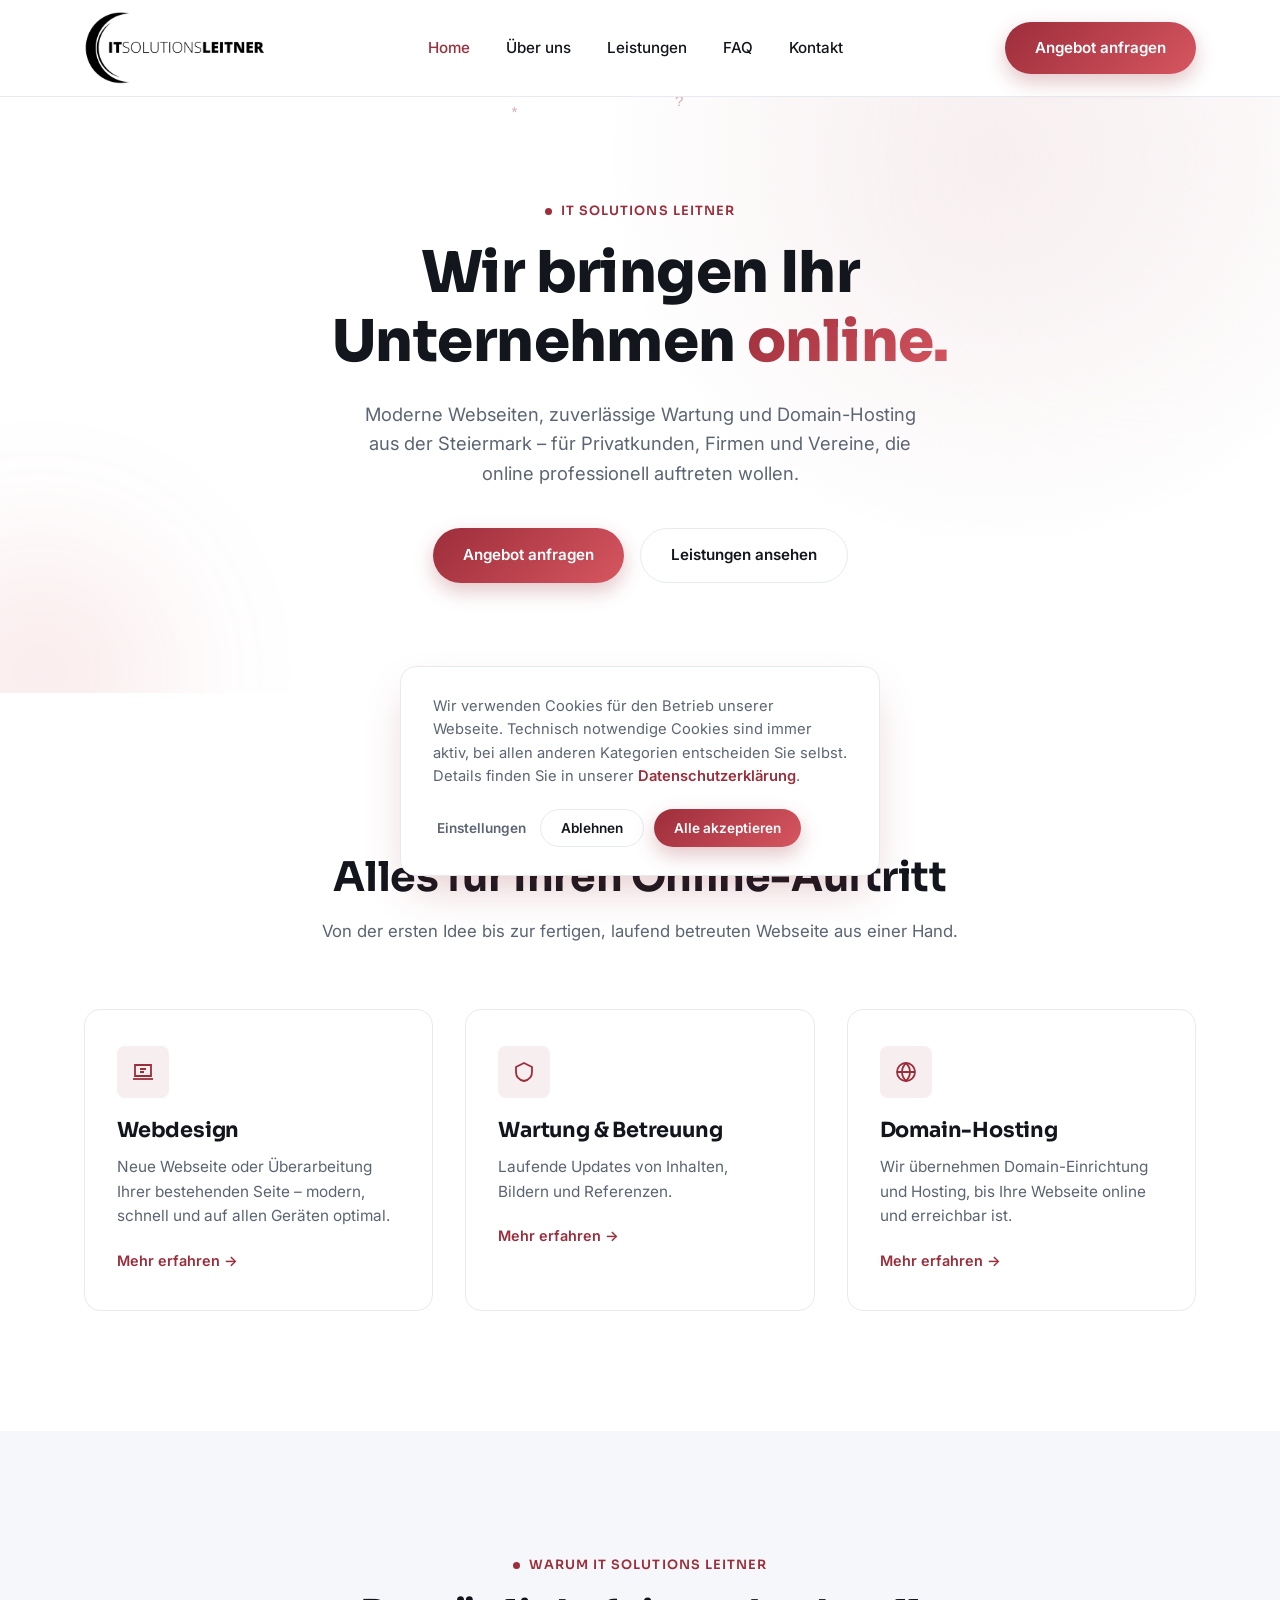
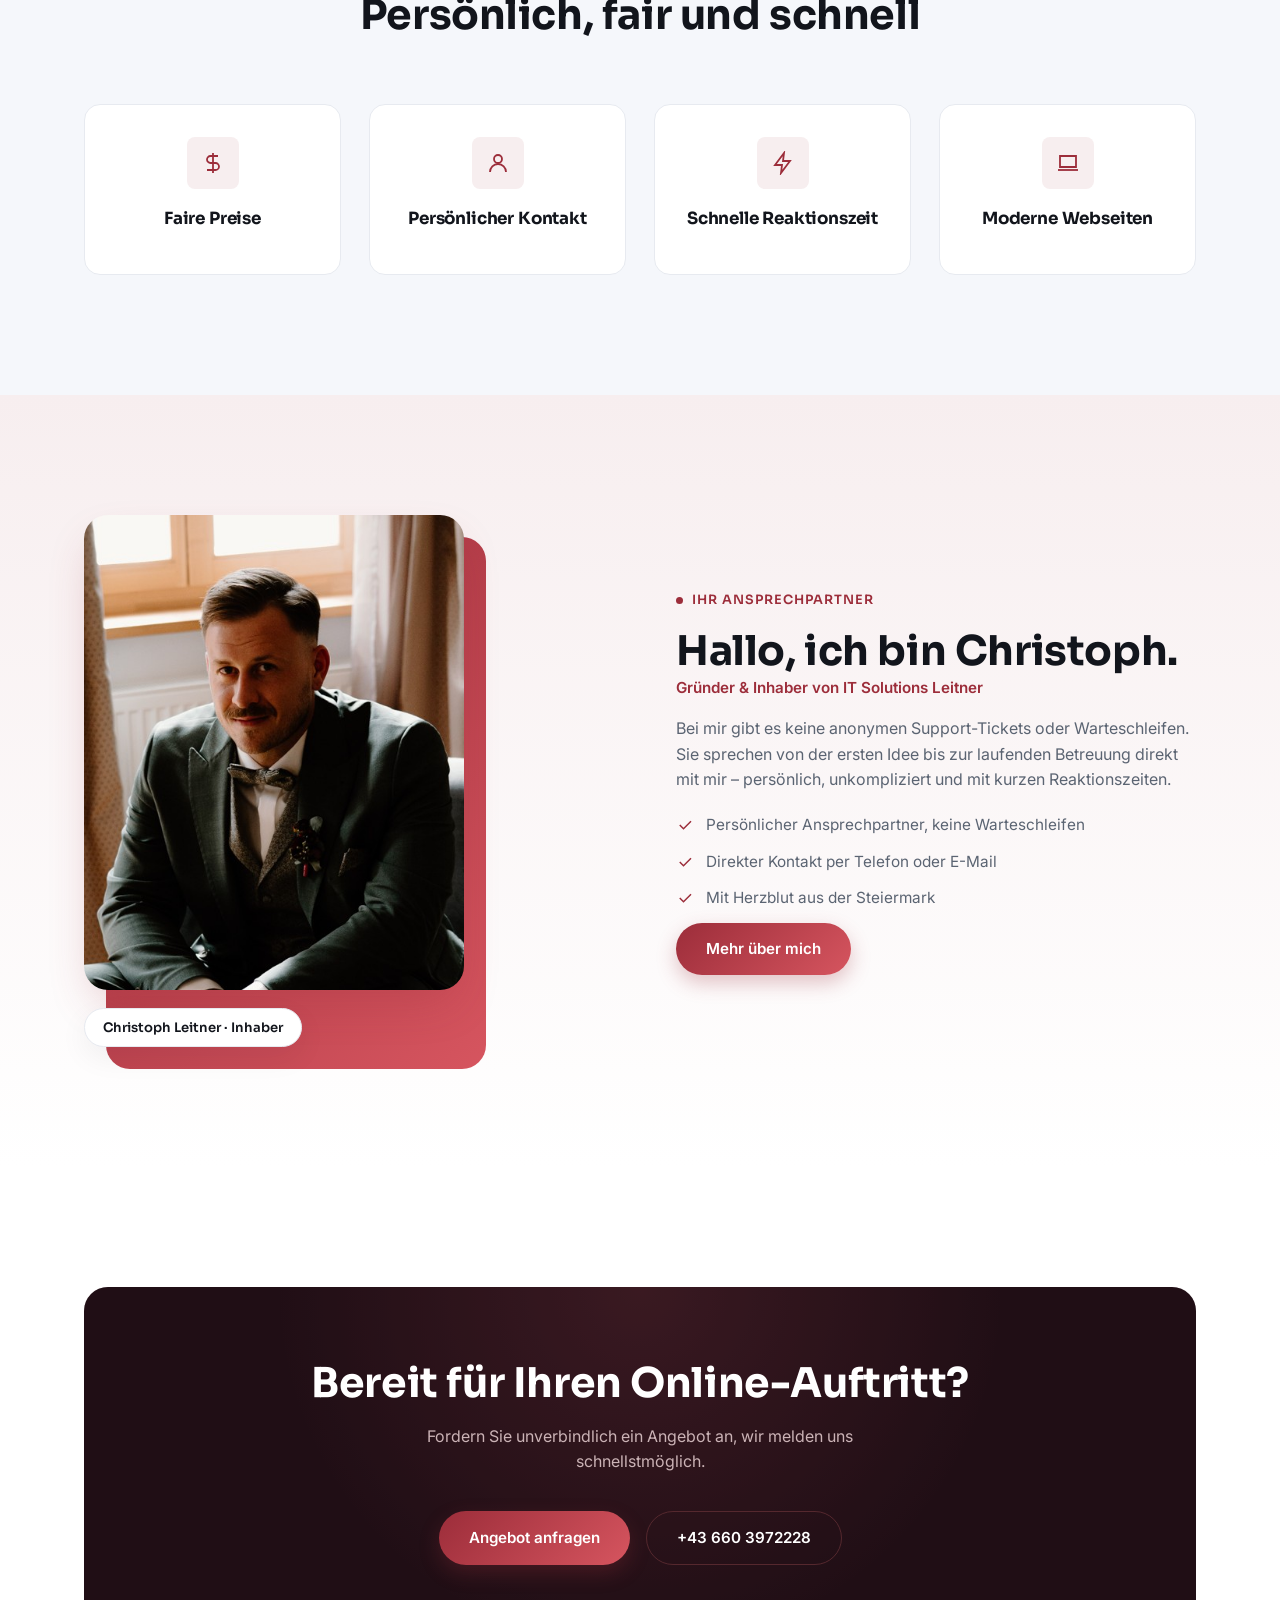
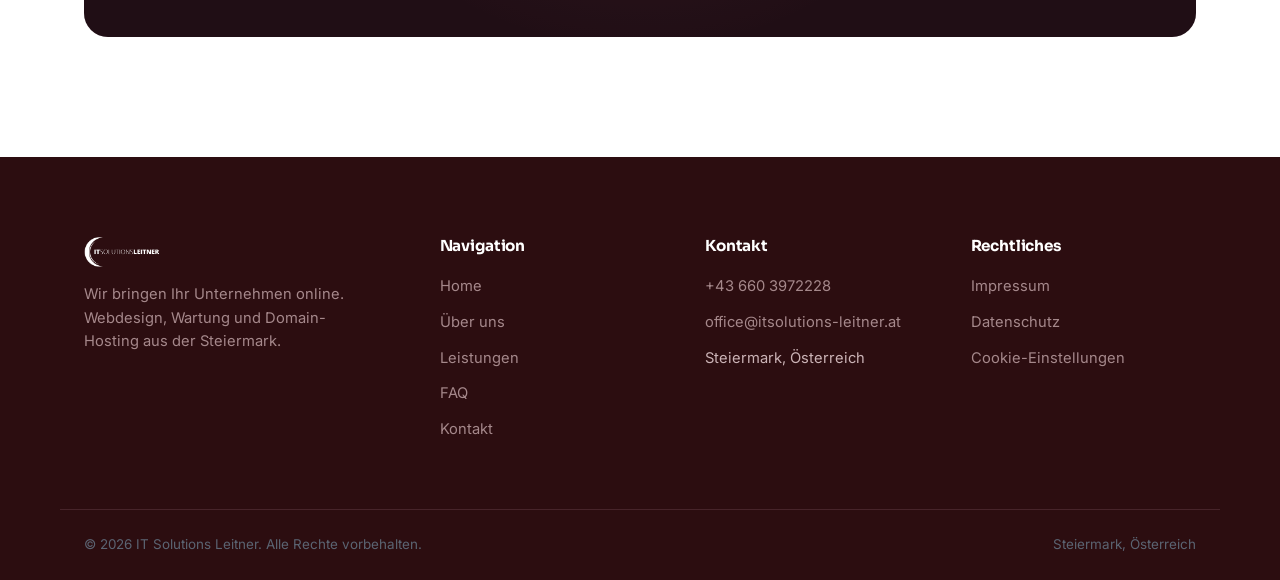
==== index.html @ c765a12a "v6.0 Designänderungen" ====
<!DOCTYPE html>
<html lang="de">
<head>
  <meta charset="UTF-8">
  <meta name="viewport" content="width=device-width, initial-scale=1.0">
  <title>IT Solutions Leitner – Wir bringen Ihr Unternehmen online</title>
  <meta name="description" content="Webdesign, Wartung und Domain-Hosting für Firmen und Vereine in der Steiermark. Faire Preise, persönlicher Kontakt, schnelle Reaktionszeit.">
  <link rel="preconnect" href="https://fonts.googleapis.com">
  <link rel="preconnect" href="https://fonts.gstatic.com" crossorigin>
  <link href="https://fonts.googleapis.com/css2?family=Inter:wght@400;500;600;700&family=Sora:wght@600;700;800&display=swap" rel="stylesheet">
  <link rel="stylesheet" href="css/style.css">
</head>
<body>

  <!-- Navigation -->
  <header class="site-header">
    <div class="container header-inner">
      <a href="index.html" class="logo">
        <img src="images/itsolutionsleitner-high-resolution-logo-transparent.png" alt="IT Solutions Leitner">
      </a>
      <nav class="nav">
        <ul class="nav-links">
          <li><a href="index.html">Home</a></li>
          <li><a href="ueber-uns.html">Über uns</a></li>
          <li><a href="leistungen.html">Leistungen</a></li>
          <li><a href="faq.html">FAQ</a></li>
          <li><a href="kontakt.html">Kontakt</a></li>
        </ul>
      </nav>
      <a href="kontakt.html" class="btn btn-primary nav-cta">Angebot anfragen</a>
      <button class="nav-toggle" aria-label="Menü öffnen" aria-expanded="false">
        <span></span><span></span><span></span>
      </button>
    </div>
  </header>

  <!-- Hero -->
  <section class="hero">
    <canvas class="code-rain" data-theme="light"></canvas>
    <div class="container hero-inner">
      <span class="eyebrow reveal">IT Solutions Leitner</span>
      <h1 class="reveal">Wir bringen Ihr Unternehmen <span class="text-gradient">online.</span></h1>
      <p class="hero-lead reveal reveal-delay-1">Moderne Webseiten, zuverlässige Wartung und Domain-Hosting aus der Steiermark – für Privatkunden, Firmen und Vereine, die online professionell auftreten wollen.</p>
      <div class="hero-actions reveal reveal-delay-2">
        <a href="kontakt.html" class="btn btn-primary">Angebot anfragen</a>
        <a href="leistungen.html" class="btn btn-secondary">Leistungen ansehen</a>
      </div>
    </div>
  </section>

  <!-- Leistungen Übersicht -->
  <section>
    <div class="container">
      <div class="section-header reveal">
        <span class="eyebrow">Leistungen</span>
        <h2>Alles für Ihren Online-Auftritt</h2>
        <p>Von der ersten Idee bis zur fertigen, laufend betreuten Webseite aus einer Hand.</p>
      </div>
      <div class="services-overview">
        <div class="card reveal">
          <div class="card-icon">
            <svg viewBox="0 0 24 24" fill="none" stroke="currentColor" stroke-width="1.8"><path d="M4 5h16v11H4z"/><path d="M2 19h20"/><path d="M9 9h6M9 12h4"/></svg>
          </div>
          <h3>Webdesign</h3>
          <p>Neue Webseite oder Überarbeitung Ihrer bestehenden Seite – modern, schnell und auf allen Geräten optimal.</p>
          <a href="leistungen.html" class="card-link">Mehr erfahren →</a>
        </div>
        <div class="card reveal reveal-delay-1">
          <div class="card-icon">
            <svg viewBox="0 0 24 24" fill="none" stroke="currentColor" stroke-width="1.8"><path d="M12 3l8 4v5c0 5-3.5 8-8 9-4.5-1-8-4-8-9V7z"/></svg>
          </div>
          <h3>Wartung &amp; Betreuung</h3>
          <p>Laufende Updates von Inhalten, Bildern und Referenzen.</p>
          <a href="leistungen.html" class="card-link">Mehr erfahren →</a>
        </div>
        <div class="card reveal reveal-delay-2">
          <div class="card-icon">
            <svg viewBox="0 0 24 24" fill="none" stroke="currentColor" stroke-width="1.8"><circle cx="12" cy="12" r="9"/><path d="M3 12h18M12 3c2.5 2.5 4 5.7 4 9s-1.5 6.5-4 9c-2.5-2.5-4-5.7-4-9s1.5-6.5 4-9z"/></svg>
          </div>
          <h3>Domain-Hosting</h3>
          <p>Wir übernehmen Domain-Einrichtung und Hosting, bis Ihre Webseite online und erreichbar ist.</p>
          <a href="leistungen.html" class="card-link">Mehr erfahren →</a>
        </div>
      </div>
    </div>
  </section>

  <!-- Werte -->
  <section class="section-alt">
    <div class="container">
      <div class="section-header reveal">
        <span class="eyebrow">Warum IT Solutions Leitner</span>
        <h2>Persönlich, fair und schnell</h2>
      </div>
      <div class="values-grid">
        <div class="card value-card reveal">
          <div class="card-icon"><svg viewBox="0 0 24 24" fill="none" stroke="currentColor" stroke-width="1.8"><path d="M12 2v20M17 5H9.5a3.5 3.5 0 000 7h5a3.5 3.5 0 010 7H6"/></svg></div>
          <h3>Faire Preise</h3>
        </div>
        <div class="card value-card reveal reveal-delay-1">
          <div class="card-icon"><svg viewBox="0 0 24 24" fill="none" stroke="currentColor" stroke-width="1.8"><path d="M20 21a8 8 0 10-16 0"/><circle cx="12" cy="8" r="4"/></svg></div>
          <h3>Persönlicher Kontakt</h3>
        </div>
        <div class="card value-card reveal reveal-delay-2">
          <div class="card-icon"><svg viewBox="0 0 24 24" fill="none" stroke="currentColor" stroke-width="1.8"><path d="M13 2L4 14h7l-1 8 9-12h-7z"/></svg></div>
          <h3>Schnelle Reaktionszeit</h3>
        </div>
        <div class="card value-card reveal reveal-delay-3">
          <div class="card-icon"><svg viewBox="0 0 24 24" fill="none" stroke="currentColor" stroke-width="1.8"><path d="M4 5h16v11H4z"/><path d="M2 19h20"/></svg></div>
          <h3>Moderne Webseiten</h3>
        </div>
      </div>
    </div>
  </section>

  <!-- Founder -->
  <section class="section-tint founder-section">
    <div class="container split">
      <div class="founder-photo-wrap reveal">
        <img src="images/christoph_foto.jpg" alt="Christoph Leitner, Inhaber von IT Solutions Leitner" class="founder-photo">
        <div class="founder-photo-caption">Christoph Leitner · Inhaber</div>
      </div>
      <div class="reveal reveal-delay-1">
        <span class="eyebrow">Ihr Ansprechpartner</span>
        <h2>Hallo, ich bin Christoph.</h2>
        <p class="founder-role">Gründer &amp; Inhaber von IT Solutions Leitner</p>
        <p>Bei mir gibt es keine anonymen Support-Tickets oder Warteschleifen. Sie sprechen von der ersten Idee bis zur laufenden Betreuung direkt mit mir – persönlich, unkompliziert und mit kurzen Reaktionszeiten.</p>
        <ul class="check-list">
          <li><svg viewBox="0 0 24 24" fill="none" stroke="currentColor" stroke-width="2"><path d="M5 12l5 5L20 7"/></svg>Persönlicher Ansprechpartner, keine Warteschleifen</li>
          <li><svg viewBox="0 0 24 24" fill="none" stroke="currentColor" stroke-width="2"><path d="M5 12l5 5L20 7"/></svg>Direkter Kontakt per Telefon oder E-Mail</li>
          <li><svg viewBox="0 0 24 24" fill="none" stroke="currentColor" stroke-width="2"><path d="M5 12l5 5L20 7"/></svg>Mit Herzblut aus der Steiermark</li>
        </ul>
        <a href="ueber-uns.html" class="btn btn-primary">Mehr über mich</a>
      </div>
    </div>
  </section>

  <!-- CTA -->
  <section>
    <div class="container">
      <div class="cta-banner reveal">
        <canvas class="code-rain" data-theme="dark"></canvas>
        <h2>Bereit für Ihren Online-Auftritt?</h2>
        <p>Fordern Sie unverbindlich ein Angebot an, wir melden uns schnellstmöglich.</p>
        <div class="cta-actions">
          <a href="kontakt.html" class="btn btn-primary">Angebot anfragen</a>
          <a href="tel:+436603972228" class="btn btn-secondary">+43 660 3972228</a>
        </div>
      </div>
    </div>
  </section>

  <!-- Footer -->
  <footer class="site-footer">
    <div class="container footer-inner">
      <div class="footer-brand">
        <img src="images/itsolutionsleitner-high-resolution-logo-transparent.png" alt="IT Solutions Leitner" class="footer-logo">
        <p>Wir bringen Ihr Unternehmen online. Webdesign, Wartung und Domain-Hosting aus der Steiermark.</p>
      </div>
      <div class="footer-col">
        <h4>Navigation</h4>
        <ul>
          <li><a href="index.html">Home</a></li>
          <li><a href="ueber-uns.html">Über uns</a></li>
          <li><a href="leistungen.html">Leistungen</a></li>
          <li><a href="faq.html">FAQ</a></li>
          <li><a href="kontakt.html">Kontakt</a></li>
        </ul>
      </div>
      <div class="footer-col">
        <h4>Kontakt</h4>
        <ul>
          <li><a href="tel:+436603972228">+43 660 3972228</a></li>
          <li><a href="mailto:office@itsolutions-leitner.at">office@itsolutions-leitner.at</a></li>
          <li>Steiermark, Österreich</li>
        </ul>
      </div>
      <div class="footer-col">
        <h4>Rechtliches</h4>
        <ul>
          <li><a href="impressum.html">Impressum</a></li>
          <li><a href="datenschutz.html">Datenschutz</a></li>
          <li><a href="#" class="cookie-settings-link">Cookie-Einstellungen</a></li>
        </ul>
      </div>
    </div>
    <div class="footer-bottom container">
      <p>© 2026 IT Solutions Leitner. Alle Rechte vorbehalten.</p>
      <p>Steiermark, Österreich</p>
    </div>
  </footer>

  <!-- Cookie-Banner -->
  <div class="cookie-banner">
    <div class="cookie-banner-main">
      <p>Wir verwenden Cookies für den Betrieb unserer Webseite. Technisch notwendige Cookies sind immer aktiv, bei allen anderen Kategorien entscheiden Sie selbst. Details finden Sie in unserer <a href="datenschutz.html">Datenschutzerklärung</a>.</p>
      <div class="cookie-banner-actions">
        <button type="button" class="btn btn-text btn-sm" data-cookie-action="settings">Einstellungen</button>
        <button type="button" class="btn btn-secondary btn-sm" data-cookie-action="rejected">Ablehnen</button>
        <button type="button" class="btn btn-primary btn-sm" data-cookie-action="accepted">Alle akzeptieren</button>
      </div>
    </div>
    <div class="cookie-banner-settings">
      <div class="cookie-option">
        <div>
          <strong>Technisch notwendig</strong>
          <p>Erforderlich für den Betrieb der Webseite, z.&nbsp;B. Speicherung Ihrer Cookie-Auswahl.</p>
        </div>
        <label class="cookie-switch">
          <input type="checkbox" checked disabled>
          <span></span>
        </label>
      </div>
      <div class="cookie-option">
        <div>
          <strong>Statistik</strong>
          <p>Hilft uns, die Nutzung der Webseite zu verstehen (aktuell nicht im Einsatz).</p>
        </div>
        <label class="cookie-switch">
          <input type="checkbox" data-cookie-category="statistics">
          <span></span>
        </label>
      </div>
      <div class="cookie-option">
        <div>
          <strong>Marketing</strong>
          <p>Für personalisierte Inhalte und Werbung (aktuell nicht im Einsatz).</p>
        </div>
        <label class="cookie-switch">
          <input type="checkbox" data-cookie-category="marketing">
          <span></span>
        </label>
      </div>
      <div class="cookie-banner-actions">
        <button type="button" class="btn btn-primary btn-sm" data-cookie-action="save">Auswahl speichern</button>
      </div>
    </div>
  </div>

  <script src="js/script.js"></script>
</body>
</html>
---- css/style.css ----
/* === 1. VARIABLEN & RESET === */
:root {
  --color-bg: #ffffff;
  --color-bg-alt: #F5F7FB;
  --color-text: #12151C;
  --color-text-muted: #5B6472;
  --color-primary: #9C2D3A;
  --color-primary-dark: #7D242E;
  --color-primary-light: #F7EEEF;
  --color-primary-2: #D6555F;
  --color-border: #E7EAF0;
  --color-dark: #2C0D10;
  --color-dark-alt: #3A1418;

  --gradient-primary: linear-gradient(135deg, var(--color-primary) 0%, var(--color-primary-2) 100%);

  --font-heading: 'Sora', sans-serif;
  --font-body: 'Inter', sans-serif;

  --radius-sm: 8px;
  --radius: 16px;
  --radius-lg: 24px;
  --shadow: 0 10px 30px rgba(18, 21, 28, 0.06);
  --shadow-hover: 0 20px 45px -12px rgba(156, 45, 58, 0.28);
  --container: 1160px;
  --section-py: 120px;
}

* {
  margin: 0;
  padding: 0;
  box-sizing: border-box;
}

html {
  scroll-behavior: smooth;
}

body {
  font-family: var(--font-body);
  color: var(--color-text);
  background: var(--color-bg);
  line-height: 1.6;
  -webkit-font-smoothing: antialiased;
  position: relative;
}

body::before {
  content: "";
  position: fixed;
  inset: 0;
  z-index: 9999;
  pointer-events: none;
  opacity: 0.035;
  mix-blend-mode: overlay;
  background-image: url("data:image/svg+xml,%3Csvg xmlns='http://www.w3.org/2000/svg' width='180' height='180'%3E%3Cfilter id='n'%3E%3CfeTurbulence type='fractalNoise' baseFrequency='0.85' numOctaves='2' stitchTiles='stitch'/%3E%3C/filter%3E%3Crect width='100%25' height='100%25' filter='url(%23n)'/%3E%3C/svg%3E");
}

img {
  max-width: 100%;
  display: block;
}

a {
  color: inherit;
  text-decoration: none;
}

ul {
  list-style: none;
}

button {
  font-family: inherit;
  cursor: pointer;
  border: none;
  background: none;
}

:focus-visible {
  outline: 2px solid var(--color-primary);
  outline-offset: 3px;
}

/* === 2. TYPOGRAFIE === */
h1, h2, h3, h4 {
  font-family: var(--font-heading);
  font-weight: 700;
  line-height: 1.2;
  letter-spacing: -0.01em;
  color: var(--color-text);
}

h1 {
  font-size: clamp(2.4rem, 5vw, 3.6rem);
  font-weight: 800;
}

h2 {
  font-size: clamp(1.9rem, 3.2vw, 2.6rem);
}

h3 {
  font-size: 1.3rem;
}

p {
  color: var(--color-text-muted);
}

.eyebrow {
  display: inline-flex;
  align-items: center;
  gap: 9px;
  font-family: var(--font-heading);
  font-size: 0.8rem;
  font-weight: 600;
  letter-spacing: 0.08em;
  text-transform: uppercase;
  color: var(--color-primary);
  margin-bottom: 16px;
}

.eyebrow::before {
  content: "";
  width: 7px;
  height: 7px;
  border-radius: 50%;
  background: var(--color-primary);
  box-shadow: 0 0 0 0 rgba(156, 45, 58, 0.5);
  animation: pulse-dot 2.4s ease-out infinite;
}

.text-gradient {
  background: var(--gradient-primary);
  -webkit-background-clip: text;
  background-clip: text;
  color: transparent;
}

.section-header {
  max-width: 640px;
  margin: 0 auto 64px;
  text-align: center;
}

.section-header p {
  margin-top: 16px;
  font-size: 1.05rem;
}

.text-center {
  text-align: center;
}

/* === 3. LAYOUT === */
.container {
  max-width: var(--container);
  margin: 0 auto;
  padding: 0 24px;
}

section {
  padding: var(--section-py) 0;
}

.section-alt {
  background: var(--color-bg-alt);
}

.section-tint {
  background: linear-gradient(180deg, var(--color-primary-light) 0%, #fff 100%);
}

.grid {
  display: grid;
  gap: 32px;
}

.grid-2 {
  grid-template-columns: repeat(2, 1fr);
}

.grid-3 {
  grid-template-columns: repeat(3, 1fr);
}

.grid-4 {
  grid-template-columns: repeat(4, 1fr);
}

/* === 4. NAVIGATION === */
.site-header {
  position: sticky;
  top: 0;
  z-index: 100;
  border-bottom: 1px solid var(--color-border);
}

.site-header::before {
  content: "";
  position: absolute;
  inset: 0;
  z-index: -1;
  background: rgba(255, 255, 255, 0.85);
  backdrop-filter: blur(12px);
}

.header-inner {
  display: flex;
  align-items: center;
  justify-content: space-between;
  height: 96px;
  gap: 24px;
}

.logo img {
  height: 72px;
  width: auto;
}

.nav-links {
  display: flex;
  align-items: center;
  gap: 36px;
  margin: 0 auto;
}

.nav-links a {
  font-size: 0.95rem;
  font-weight: 500;
  color: var(--color-text);
  transition: color 0.2s ease;
}

.nav-links a:hover,
.nav-links a.active {
  color: var(--color-primary);
}

.nav-toggle {
  display: none;
  flex-direction: column;
  gap: 5px;
  width: 28px;
}

.nav-toggle span {
  height: 2px;
  width: 100%;
  background: var(--color-text);
  border-radius: 2px;
  transition: all 0.25s ease;
}

/* === 5. BUTTONS === */
.btn {
  position: relative;
  display: inline-flex;
  align-items: center;
  justify-content: center;
  gap: 8px;
  padding: 14px 30px;
  border-radius: 999px;
  font-weight: 600;
  font-size: 0.95rem;
  transition: all 0.22s ease;
  white-space: nowrap;
  overflow: hidden;
}

.btn-primary {
  background: var(--gradient-primary);
  color: #fff;
  box-shadow: 0 8px 20px rgba(156, 45, 58, 0.28);
}

.btn-primary::after {
  content: "";
  position: absolute;
  top: 0;
  left: -60%;
  width: 40%;
  height: 100%;
  background: linear-gradient(120deg, transparent, rgba(255, 255, 255, 0.45), transparent);
  transform: skewX(-20deg);
  transition: left 0.6s ease;
}

.btn-primary:hover::after {
  left: 130%;
}

.btn-primary:hover {
  transform: translateY(-2px);
  box-shadow: 0 14px 30px rgba(156, 45, 58, 0.38);
}

.btn-secondary {
  background: transparent;
  color: var(--color-text);
  border: 1px solid var(--color-border);
}

.btn-secondary:hover {
  border-color: var(--color-primary);
  color: var(--color-primary);
  transform: translateY(-2px);
}

.btn-block {
  width: 100%;
}

.btn-sm {
  padding: 10px 20px;
  font-size: 0.85rem;
}

.btn-text {
  background: transparent;
  color: var(--color-text-muted);
  padding-left: 4px;
  padding-right: 4px;
}

.btn-text:hover {
  color: var(--color-primary);
  transform: none;
}

.hero-actions,
.cta-actions {
  display: flex;
  gap: 16px;
  flex-wrap: wrap;
}

/* === 6. HERO === */
.hero {
  position: relative;
  padding: 100px 0 110px;
  overflow: hidden;
  background-image: radial-gradient(560px circle at var(--mx, 78%) var(--my, 10%), rgba(156, 45, 58, 0.12), transparent 70%);
  background-repeat: no-repeat;
}

.hero::before,
.hero::after {
  content: "";
  position: absolute;
  border-radius: 50%;
  filter: blur(70px);
  z-index: 0;
  opacity: 0.55;
  animation: drift 16s ease-in-out infinite alternate;
}

.hero::before {
  width: 480px;
  height: 480px;
  background: radial-gradient(circle, var(--color-primary-light), transparent 70%);
  top: -180px;
  right: -120px;
}

.hero::after {
  width: 360px;
  height: 360px;
  background: radial-gradient(circle, rgba(214, 85, 95, 0.35), transparent 70%);
  bottom: -160px;
  left: -140px;
  animation-duration: 20s;
  animation-direction: alternate-reverse;
}

.code-rain {
  position: absolute;
  inset: 0;
  width: 100%;
  height: 100%;
  z-index: 0;
  pointer-events: none;
}

.hero-inner {
  position: relative;
  z-index: 1;
  max-width: 760px;
  margin: 0 auto;
  text-align: center;
}

.hero h1 {
  margin-bottom: 24px;
}

.hero-lead {
  font-size: 1.15rem;
  max-width: 560px;
  margin: 0 auto 40px;
}

.hero .hero-actions {
  justify-content: center;
}

.page-hero {
  position: relative;
  padding: 72px 0 80px;
  text-align: center;
  background: var(--color-bg-alt);
  border-bottom: 1px solid var(--color-border);
  overflow: hidden;
  background-image: radial-gradient(520px circle at var(--mx, 50%) var(--my, 0%), rgba(156, 45, 58, 0.10), transparent 70%);
  background-repeat: no-repeat;
}

.page-hero .container {
  position: relative;
  z-index: 1;
}

.page-hero h1 {
  margin-bottom: 16px;
}

.page-hero p {
  max-width: 560px;
  margin: 0 auto;
  font-size: 1.05rem;
}

/* === 7. SECTIONS === */
.services-overview {
  display: grid;
  grid-template-columns: repeat(3, 1fr);
  gap: 32px;
}

.values-grid {
  display: grid;
  grid-template-columns: repeat(4, 1fr);
  gap: 28px;
}

.split {
  display: grid;
  grid-template-columns: 1fr 1fr;
  gap: 72px;
  align-items: center;
}

.split-reverse {
  direction: rtl;
}

.split-reverse > * {
  direction: ltr;
}

.cta-banner {
  position: relative;
  background: var(--color-dark);
  border-radius: var(--radius-lg);
  padding: 72px 56px;
  text-align: center;
  color: #fff;
  overflow: hidden;
  background-image: radial-gradient(520px circle at var(--mx, 50%) var(--my, 0%), rgba(214, 85, 95, 0.22), transparent 70%);
  background-repeat: no-repeat;
}

.cta-banner > *:not(.code-rain) {
  position: relative;
  z-index: 1;
}

.cta-banner h2 {
  color: #fff;
  margin-bottom: 16px;
}

.cta-banner p {
  color: #CBB3B6;
  max-width: 500px;
  margin: 0 auto 36px;
}

.cta-banner .cta-actions {
  justify-content: center;
}

.cta-banner .btn-secondary {
  border-color: #55282E;
  color: #fff;
}

.cta-banner .btn-secondary:hover {
  border-color: var(--color-primary);
  color: #fff;
}

/* === 8. KOMPONENTEN (Cards, Team, FAQ etc.) === */
.card {
  background: #fff;
  border: 1px solid var(--color-border);
  border-radius: var(--radius);
  padding: 36px 32px;
  transition: box-shadow 0.25s ease, transform 0.25s ease, border-color 0.25s ease;
}

.card:hover {
  box-shadow: var(--shadow-hover);
  border-color: rgba(156, 45, 58, 0.28);
  transform: translateY(-6px);
}

.card-icon {
  width: 52px;
  height: 52px;
  border-radius: var(--radius-sm);
  background: var(--color-primary-light);
  color: var(--color-primary);
  display: flex;
  align-items: center;
  justify-content: center;
  margin-bottom: 20px;
}

.card-icon svg {
  width: 24px;
  height: 24px;
}

.card h3 {
  margin-bottom: 12px;
}

.card p {
  font-size: 0.96rem;
}

.card-link {
  display: inline-flex;
  align-items: center;
  gap: 6px;
  margin-top: 20px;
  font-weight: 600;
  font-size: 0.9rem;
  color: var(--color-primary);
}

.value-card {
  text-align: center;
  padding: 32px 24px;
}

.value-card .card-icon {
  margin-left: auto;
  margin-right: auto;
}

.value-card h3 {
  font-size: 1.05rem;
}

.check-list {
  margin-top: 20px;
}

.check-list li {
  display: flex;
  align-items: flex-start;
  gap: 12px;
  margin-bottom: 12px;
  font-size: 0.96rem;
  color: var(--color-text-muted);
}

.check-list svg {
  flex-shrink: 0;
  width: 18px;
  height: 18px;
  margin-top: 3px;
  color: var(--color-primary);
}

.service-block {
  display: grid;
  grid-template-columns: 0.9fr 1.1fr;
  gap: 64px;
  align-items: center;
  padding: 56px 0;
  border-bottom: 1px solid var(--color-border);
}

.service-block:last-child {
  border-bottom: none;
}

.service-number {
  font-family: var(--font-heading);
  font-size: 3.4rem;
  font-weight: 800;
  color: rgba(156, 45, 58, 0.38);
  line-height: 1;
  margin-bottom: 16px;
}

.process-steps {
  display: grid;
  grid-template-columns: repeat(4, 1fr);
  gap: 28px;
  counter-reset: step;
}

.process-step {
  position: relative;
  padding-top: 8px;
}

.process-step::before {
  counter-increment: step;
  content: "0" counter(step);
  font-family: var(--font-heading);
  font-weight: 800;
  font-size: 1.6rem;
  color: var(--color-primary);
  display: block;
  margin-bottom: 16px;
}

.process-step h3 {
  font-size: 1.05rem;
  margin-bottom: 8px;
}

.process-step p {
  font-size: 0.92rem;
}

.team-card {
  display: flex;
  align-items: center;
  gap: 40px;
  padding: 40px;
  max-width: 640px;
  margin: 0 auto;
}

.team-avatar {
  width: 176px;
  height: 176px;
  border-radius: 50%;
  object-fit: cover;
  flex-shrink: 0;
  border: 4px solid #fff;
  box-shadow: 0 0 0 4px var(--color-primary-light), 0 20px 40px rgba(156, 45, 58, 0.24);
  transition: transform 0.3s ease;
}

.team-card:hover .team-avatar {
  transform: scale(1.04);
}

.team-card h3 {
  margin-bottom: 4px;
}

.team-role {
  color: var(--color-primary);
  font-weight: 600;
  font-size: 0.9rem;
  margin-bottom: 10px;
}

.team-card p {
  font-size: 0.94rem;
}

/* Founder-Bereich (Startseite & Über uns) */
.founder-photo-wrap {
  position: relative;
  max-width: 380px;
}

.founder-photo-wrap::before {
  content: "";
  position: absolute;
  inset: 22px -22px -22px 22px;
  background: var(--gradient-primary);
  border-radius: var(--radius-lg);
  z-index: 0;
}

.founder-photo {
  position: relative;
  z-index: 1;
  width: 100%;
  aspect-ratio: 4 / 5;
  object-fit: cover;
  border-radius: var(--radius-lg);
  box-shadow: var(--shadow-hover);
}

.founder-photo-caption {
  position: relative;
  z-index: 1;
  display: inline-block;
  margin-top: 18px;
  background: #fff;
  border: 1px solid var(--color-border);
  border-radius: 999px;
  padding: 8px 18px;
  font-family: var(--font-heading);
  font-size: 0.82rem;
  font-weight: 600;
  box-shadow: var(--shadow);
}

.founder-role {
  color: var(--color-primary);
  font-weight: 600;
  font-size: 0.95rem;
  margin-bottom: 16px;
}

.founder-section .split {
  align-items: center;
}

.faq-list {
  max-width: 760px;
  margin: 0 auto;
}

.faq-item {
  border-bottom: 1px solid var(--color-border);
}

.faq-question {
  display: flex;
  align-items: center;
  justify-content: space-between;
  gap: 24px;
  width: 100%;
  padding: 26px 4px;
  text-align: left;
  font-family: var(--font-heading);
  font-size: 1.05rem;
  font-weight: 600;
  color: var(--color-text);
}

.faq-question .faq-icon {
  flex-shrink: 0;
  width: 22px;
  height: 22px;
  border-radius: 50%;
  border: 1px solid var(--color-border);
  display: flex;
  align-items: center;
  justify-content: center;
  transition: transform 0.25s ease, background 0.25s ease, border-color 0.25s ease;
}

.faq-icon::before {
  content: "+";
  font-size: 1rem;
  color: var(--color-text-muted);
}

.faq-item.open .faq-question .faq-icon {
  background: var(--color-primary);
  border-color: var(--color-primary);
  transform: rotate(45deg);
}

.faq-item.open .faq-icon::before {
  color: #fff;
}

.faq-answer {
  max-height: 0;
  overflow: hidden;
  transition: max-height 0.3s ease;
}

.faq-answer p {
  padding: 0 4px 26px;
  font-size: 0.96rem;
}

/* Kontaktseite */
.contact-grid {
  display: grid;
  grid-template-columns: 0.85fr 1.15fr;
  gap: 56px;
}

.contact-info-card {
  background: var(--color-dark);
  color: #fff;
  border-radius: var(--radius-lg);
  padding: 44px 36px;
}

.contact-info-card h3 {
  color: #fff;
  margin-bottom: 8px;
}

.contact-info-card > p {
  color: #CBB3B6;
  font-size: 0.95rem;
  margin-bottom: 32px;
}

.contact-info-list li {
  display: flex;
  align-items: center;
  gap: 14px;
  padding: 14px 0;
  border-top: 1px solid #47242A;
  font-size: 0.95rem;
}

.contact-info-list li:first-child {
  border-top: none;
}

.contact-info-list a {
  color: #fff;
  font-weight: 500;
  transition: color 0.2s ease;
}

.contact-info-list a:hover {
  color: var(--color-primary-2);
}

.contact-info-list .icon-wrap {
  width: 38px;
  height: 38px;
  border-radius: 50%;
  background: #45212A;
  display: flex;
  align-items: center;
  justify-content: center;
  flex-shrink: 0;
  color: var(--color-primary);
  transition: background 0.2s ease, color 0.2s ease, transform 0.2s ease;
}

.contact-info-list li:has(a):hover .icon-wrap {
  background: var(--color-primary);
  color: #fff;
  transform: scale(1.08);
}

.contact-info-list .icon-wrap svg {
  width: 17px;
  height: 17px;
}

.contact-form {
  background: #fff;
  border: 1px solid var(--color-border);
  border-radius: var(--radius-lg);
  padding: 44px;
}

.form-row {
  display: grid;
  grid-template-columns: 1fr 1fr;
  gap: 20px;
}

.form-group {
  margin-bottom: 22px;
}

.form-group label {
  display: block;
  font-size: 0.88rem;
  font-weight: 600;
  margin-bottom: 8px;
}

.form-group input,
.form-group textarea {
  width: 100%;
  padding: 13px 16px;
  border: 1px solid var(--color-border);
  border-radius: var(--radius-sm);
  font-family: inherit;
  font-size: 0.95rem;
  color: var(--color-text);
  background: var(--color-bg-alt);
  transition: border-color 0.2s ease, background 0.2s ease;
}

.form-group input:focus,
.form-group textarea:focus {
  outline: none;
  border-color: var(--color-primary);
  background: #fff;
}

.form-group textarea {
  resize: vertical;
  min-height: 140px;
}

.form-consent {
  display: flex;
  align-items: flex-start;
  gap: 10px;
  font-size: 0.85rem;
  color: var(--color-text-muted);
  margin-bottom: 24px;
}

.form-consent input {
  margin-top: 4px;
}

.form-consent a {
  color: var(--color-primary);
  text-decoration: underline;
}

.form-error {
  color: #C0392B;
  font-size: 0.85rem;
  text-align: center;
  margin-top: 16px;
}

.form-error a {
  color: #C0392B;
  text-decoration: underline;
}

.form-success {
  text-align: center;
  padding: 60px 44px;
}

.form-success .card-icon {
  margin: 0 auto 20px;
}

.form-success p {
  color: var(--color-text-muted);
}

/* Legal pages */
.legal-content {
  max-width: 760px;
  margin: 0 auto;
}

.legal-content h2 {
  margin-top: 48px;
  margin-bottom: 16px;
  font-size: 1.4rem;
}

.legal-content h2:first-child {
  margin-top: 0;
}

.legal-content p,
.legal-content li {
  font-size: 0.98rem;
  margin-bottom: 14px;
}

.legal-content ul {
  padding-left: 4px;
  margin-bottom: 14px;
}

.legal-content li {
  position: relative;
  padding-left: 20px;
}

.legal-content li::before {
  content: "—";
  position: absolute;
  left: 0;
  color: var(--color-primary);
}

.legal-note {
  background: var(--color-bg-alt);
  border: 1px dashed var(--color-border);
  border-radius: var(--radius-sm);
  padding: 16px 20px;
  font-size: 0.88rem;
  color: var(--color-text-muted);
  margin-bottom: 32px;
}

/* Preis-Pakete */
.pricing-intro {
  max-width: 640px;
  margin: 32px 0 24px;
}

.pricing-intro h3 {
  margin-bottom: 8px;
}

.pricing-grid {
  display: grid;
  grid-template-columns: repeat(3, 1fr);
  gap: 22px;
  margin-bottom: 56px;
}

.pricing-footnote {
  text-align: center;
  font-size: 0.85rem;
  color: var(--color-text-muted);
  max-width: 560px;
  margin: -28px auto 56px;
}

.pricing-grid.pricing-grid-maintenance {
  margin-bottom: 40px;
}

.pricing-card {
  position: relative;
  display: flex;
  flex-direction: column;
  background: #fff;
  border: 1px solid var(--color-border);
  border-radius: var(--radius);
  padding: 28px 24px;
  transition: box-shadow 0.25s ease, transform 0.25s ease, border-color 0.25s ease;
}

.pricing-card:hover {
  box-shadow: var(--shadow-hover);
  border-color: rgba(156, 45, 58, 0.28);
  transform: translateY(-6px);
}

.pricing-card.featured {
  border-color: var(--color-primary);
  box-shadow: 0 20px 45px -14px rgba(156, 45, 58, 0.32);
}

.pricing-badge {
  position: absolute;
  top: -14px;
  left: 50%;
  transform: translateX(-50%);
  background: var(--gradient-primary);
  color: #fff;
  font-family: var(--font-heading);
  font-size: 0.72rem;
  font-weight: 700;
  letter-spacing: 0.05em;
  text-transform: uppercase;
  padding: 7px 18px;
  border-radius: 999px;
  box-shadow: 0 8px 18px rgba(156, 45, 58, 0.35);
  white-space: nowrap;
}

.pricing-name {
  font-family: var(--font-heading);
  font-size: 1.1rem;
  margin-bottom: 4px;
}

.pricing-subtitle {
  font-size: 0.82rem;
  color: var(--color-text-muted);
  margin-bottom: 16px;
}

.pricing-price {
  font-family: var(--font-heading);
  font-size: 1.6rem;
  font-weight: 800;
  color: var(--color-text);
  margin-bottom: 4px;
}

.pricing-price span {
  font-family: var(--font-body);
  font-size: 0.85rem;
  font-weight: 500;
  color: var(--color-text-muted);
}

.pricing-price-note {
  font-size: 0.76rem;
  color: var(--color-text-muted);
  margin-bottom: 16px;
}

.pricing-card .check-list {
  flex-grow: 1;
  margin-top: 0;
  margin-bottom: 20px;
}

.pricing-card .check-list li {
  margin-bottom: 8px;
  font-size: 0.86rem;
}

.pricing-card .btn {
  width: 100%;
}

.pricing-card-compact {
  padding: 24px 22px;
}

.pricing-card-compact .pricing-name {
  font-size: 1.1rem;
}

.pricing-card-compact .pricing-price {
  font-size: 1.4rem;
}

.info-banner {
  display: flex;
  align-items: flex-start;
  gap: 24px;
  background: var(--color-primary-light);
  border-radius: var(--radius-lg);
  padding: 40px 44px;
}

.info-banner .card-icon {
  background: #fff;
  margin-bottom: 0;
}

.info-banner h3 {
  margin-bottom: 8px;
}

.info-banner p {
  color: var(--color-text);
}

.info-banner a {
  color: var(--color-primary);
  font-weight: 600;
  text-decoration: underline;
}

.cookie-banner {
  position: fixed;
  left: 24px;
  right: 24px;
  bottom: 24px;
  z-index: 200;
  max-width: 480px;
  margin: 0 auto;
  background: #fff;
  border: 1px solid var(--color-border);
  border-radius: var(--radius);
  box-shadow: var(--shadow-hover);
  padding: 28px 32px;
  transform: translateY(140%);
  transition: transform 0.4s ease;
}

.cookie-banner.visible {
  transform: translateY(0);
}

.cookie-banner p {
  font-size: 0.92rem;
  color: var(--color-text-muted);
  margin-bottom: 0;
}

.cookie-banner a {
  color: var(--color-primary);
  font-weight: 600;
}

.cookie-banner-actions {
  display: flex;
  flex-wrap: wrap;
  gap: 10px;
  margin-top: 20px;
}

.cookie-banner-settings {
  max-height: 0;
  opacity: 0;
  overflow: hidden;
  transition: max-height 0.35s ease, opacity 0.3s ease, margin-top 0.35s ease;
}

.cookie-banner.settings-open .cookie-banner-settings {
  max-height: 480px;
  opacity: 1;
  margin-top: 20px;
  padding-top: 20px;
  border-top: 1px solid var(--color-border);
}

.cookie-option {
  display: flex;
  align-items: center;
  justify-content: space-between;
  gap: 16px;
  padding: 12px 0;
  border-bottom: 1px solid var(--color-border);
}

.cookie-option:last-of-type {
  border-bottom: none;
}

.cookie-option strong {
  display: block;
  font-size: 0.92rem;
  color: var(--color-text);
  margin-bottom: 2px;
}

.cookie-banner .cookie-option p {
  font-size: 0.8rem;
  color: var(--color-text-muted);
  margin-bottom: 0;
}

.cookie-switch {
  position: relative;
  display: inline-block;
  width: 42px;
  height: 24px;
  flex-shrink: 0;
}

.cookie-switch input {
  opacity: 0;
  width: 0;
  height: 0;
}

.cookie-switch span {
  position: absolute;
  inset: 0;
  background: var(--color-border);
  border-radius: 999px;
  cursor: pointer;
  transition: background 0.2s ease;
}

.cookie-switch span::before {
  content: "";
  position: absolute;
  top: 3px;
  left: 3px;
  width: 18px;
  height: 18px;
  background: #fff;
  border-radius: 50%;
  box-shadow: 0 1px 3px rgba(18, 21, 28, 0.25);
  transition: transform 0.2s ease;
}

.cookie-switch input:checked + span {
  background: var(--color-primary);
}

.cookie-switch input:checked + span::before {
  transform: translateX(18px);
}

.cookie-switch input:disabled + span {
  cursor: not-allowed;
  opacity: 0.7;
}

/* === 9. FOOTER === */
.site-footer {
  background: var(--color-dark);
  color: #CBB3B6;
  padding-top: 80px;
}

.footer-inner {
  display: grid;
  grid-template-columns: 1.4fr 1fr 1fr 1fr;
  gap: 40px;
  padding-bottom: 56px;
  border-bottom: 1px solid #47242A;
}

.footer-logo {
  height: 30px;
  filter: invert(1) brightness(1.8);
  margin-bottom: 16px;
}

.footer-brand p {
  color: #A5888B;
  font-size: 0.92rem;
  max-width: 260px;
}

.footer-col h4 {
  font-family: var(--font-heading);
  color: #fff;
  font-size: 0.95rem;
  margin-bottom: 20px;
}

.footer-col li {
  margin-bottom: 12px;
  font-size: 0.92rem;
}

.footer-col a {
  color: #A5888B;
  transition: color 0.2s ease;
}

.footer-col a:hover {
  color: #fff;
}

.footer-bottom {
  display: flex;
  justify-content: space-between;
  align-items: center;
  padding: 24px;
  font-size: 0.84rem;
  color: #8C7477;
  flex-wrap: wrap;
  gap: 12px;
}

/* === 10. ANIMATIONEN === */
@keyframes drift {
  0% {
    transform: translate(0, 0) scale(1);
  }
  100% {
    transform: translate(-36px, 28px) scale(1.12);
  }
}

@keyframes pulse-dot {
  0% {
    box-shadow: 0 0 0 0 rgba(156, 45, 58, 0.45);
  }
  70% {
    box-shadow: 0 0 0 8px rgba(156, 45, 58, 0);
  }
  100% {
    box-shadow: 0 0 0 0 rgba(156, 45, 58, 0);
  }
}

.reveal {
  opacity: 0;
  transform: translateY(24px);
  transition: opacity 0.7s ease, transform 0.7s ease;
}

.reveal.active {
  opacity: 1;
  transform: translateY(0);
}

.reveal-delay-1 { transition-delay: 0.1s; }
.reveal-delay-2 { transition-delay: 0.2s; }
.reveal-delay-3 { transition-delay: 0.3s; }
.reveal-delay-4 { transition-delay: 0.4s; }

@media (prefers-reduced-motion: reduce) {
  .hero::before,
  .hero::after,
  .eyebrow::before {
    animation: none;
  }

  .reveal {
    transition-duration: 0.01ms;
  }
}

/* === 11. RESPONSIVE === */
@media (max-width: 1024px) {
  :root {
    --section-py: 88px;
  }

  .services-overview,
  .values-grid {
    grid-template-columns: repeat(2, 1fr);
  }

  .process-steps {
    grid-template-columns: repeat(2, 1fr);
  }

  .split,
  .service-block,
  .contact-grid,
  .pricing-grid {
    grid-template-columns: 1fr;
    gap: 40px;
  }

  .info-banner {
    padding: 32px;
  }

  .split-reverse {
    direction: ltr;
  }

  .footer-inner {
    grid-template-columns: 1fr 1fr;
  }
}

@media (max-width: 720px) {

  .founder-photo-wrap {
    max-width: 300px;
    margin: 0 auto;
  }

  .nav-links,
  .nav-cta {
    position: fixed;
    inset: 96px 0 0 0;
    background: #fff;
    flex-direction: column;
    justify-content: flex-start;
    align-items: center;
    padding: 48px 24px;
    gap: 28px;
    transform: translateX(100%);
    transition: transform 0.3s ease;
  }

  .nav-links {
    z-index: 90;
  }

  .nav-cta {
    display: none;
  }

  .nav-open .nav-links {
    transform: translateX(0);
  }

  .nav-open .nav-cta {
    display: flex;
    top: auto;
    bottom: 24px;
    inset: auto 24px 24px 24px;
    transform: none;
    position: fixed;
  }

  .nav-toggle {
    display: flex;
  }

  .nav-open .nav-toggle span:nth-child(1) {
    transform: translateY(7px) rotate(45deg);
  }

  .nav-open .nav-toggle span:nth-child(2) {
    opacity: 0;
  }

  .nav-open .nav-toggle span:nth-child(3) {
    transform: translateY(-7px) rotate(-45deg);
  }

  .hero-actions,
  .cta-actions {
    justify-content: center;
    width: 100%;
  }

  .hero-actions .btn,
  .cta-actions .btn {
    width: 100%;
  }

  .cookie-banner {
    left: 16px;
    right: 16px;
    bottom: 16px;
    padding: 24px;
  }

  .cookie-banner-actions {
    flex-direction: column;
  }

  .services-overview,
  .values-grid,
  .process-steps,
  .form-row {
    grid-template-columns: 1fr;
  }

  .cta-banner {
    padding: 48px 28px;
  }

  .team-card {
    flex-direction: column;
    text-align: center;
  }

  .footer-inner {
    grid-template-columns: 1fr;
  }

  .footer-bottom {
    flex-direction: column;
    text-align: center;
  }
}
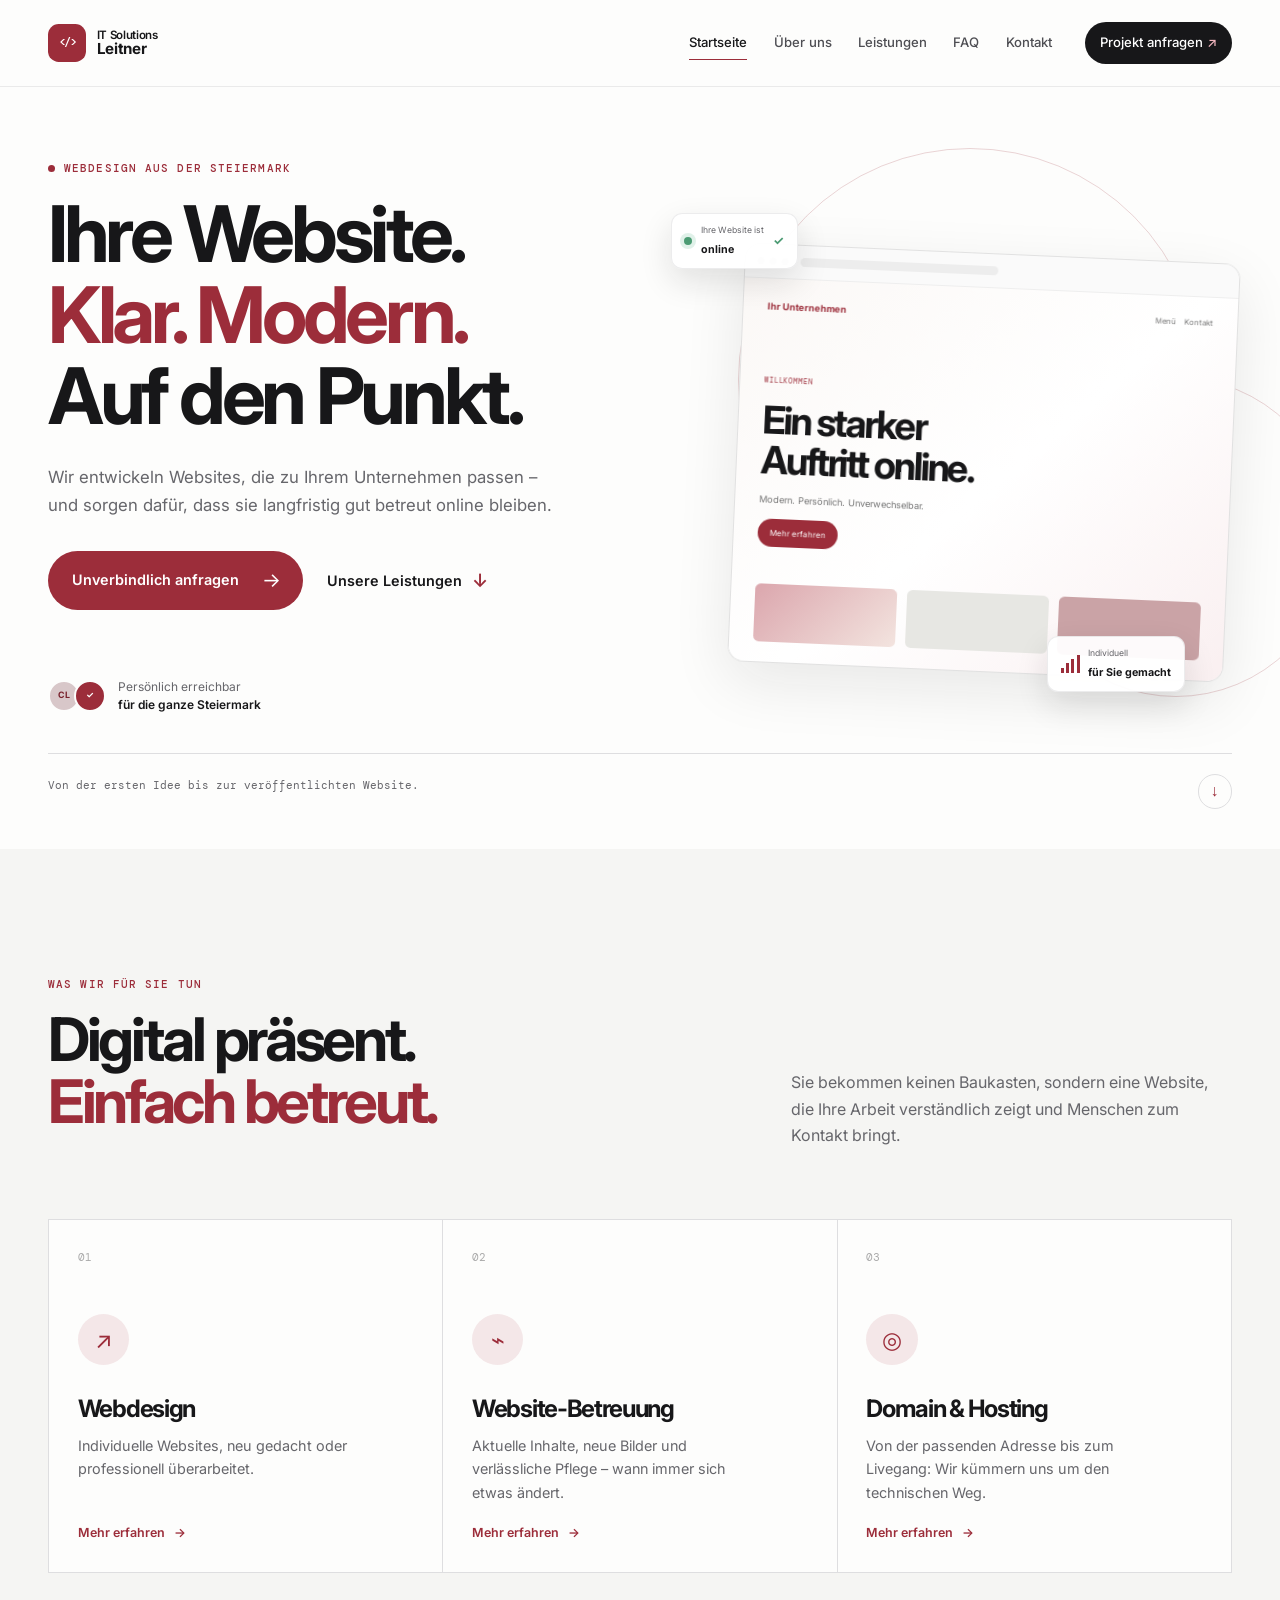
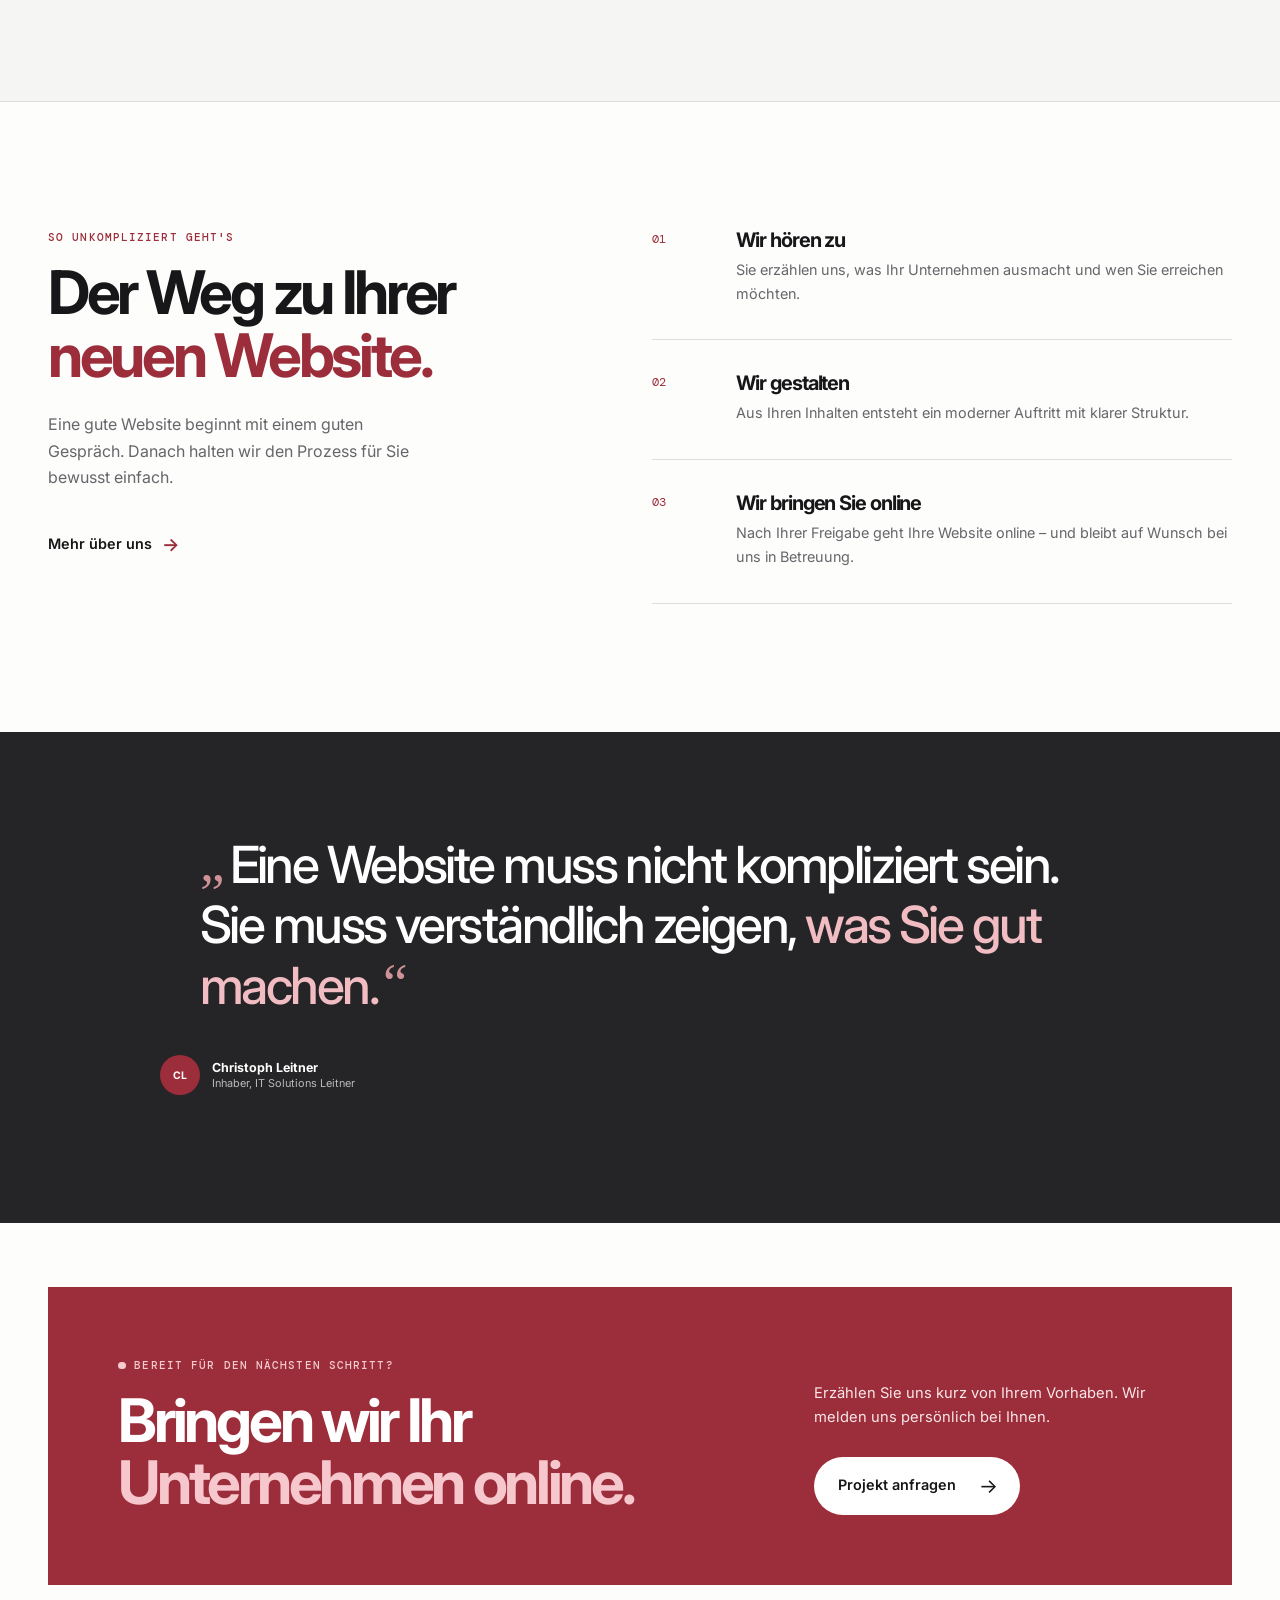
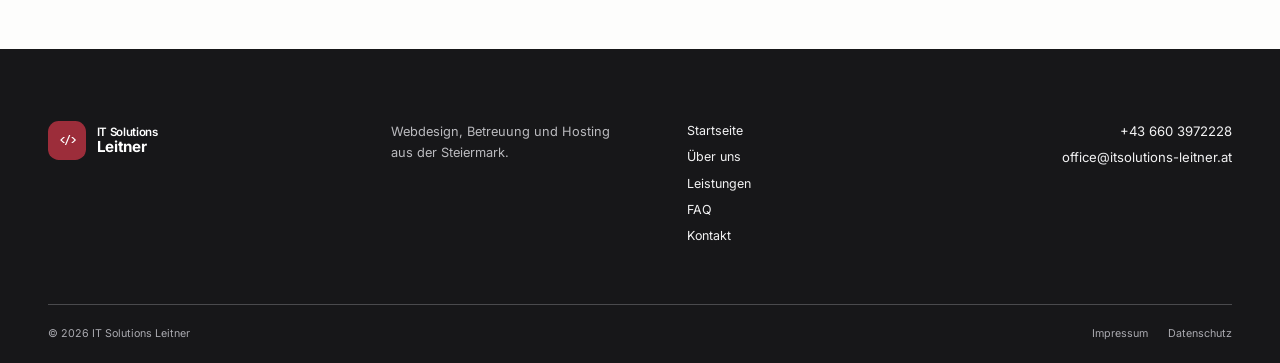
==== commit c81cbf2d: "v7.0 ChatGPT wechsel, neues Layout" ====
--- a/index.html
+++ b/index.html
@@ -3,240 +3,72 @@
 <head>
   <meta charset="UTF-8">
   <meta name="viewport" content="width=device-width, initial-scale=1.0">
-  <title>IT Solutions Leitner – Wir bringen Ihr Unternehmen online</title>
-  <meta name="description" content="Webdesign, Wartung und Domain-Hosting für Firmen und Vereine in der Steiermark. Faire Preise, persönlicher Kontakt, schnelle Reaktionszeit.">
+  <meta name="description" content="IT Solutions Leitner gestaltet, betreut und veröffentlicht moderne Websites für kleine Unternehmen, Vereine und Privatkunden in der Steiermark.">
+  <title>IT Solutions Leitner | Wir bringen Ihr Unternehmen online.</title>
   <link rel="preconnect" href="https://fonts.googleapis.com">
   <link rel="preconnect" href="https://fonts.gstatic.com" crossorigin>
-  <link href="https://fonts.googleapis.com/css2?family=Inter:wght@400;500;600;700&family=Sora:wght@600;700;800&display=swap" rel="stylesheet">
+  <link href="https://fonts.googleapis.com/css2?family=DM+Mono:wght@400;500&family=Inter:wght@400;500;600;700;800&display=swap" rel="stylesheet">
   <link rel="stylesheet" href="css/style.css">
 </head>
 <body>
-
-  <!-- Navigation -->
+  <a class="skip-link" href="#main-content">Zum Inhalt springen</a>
   <header class="site-header">
-    <div class="container header-inner">
-      <a href="index.html" class="logo">
-        <img src="images/itsolutionsleitner-high-resolution-logo-transparent.png" alt="IT Solutions Leitner">
-      </a>
-      <nav class="nav">
-        <ul class="nav-links">
-          <li><a href="index.html">Home</a></li>
-          <li><a href="ueber-uns.html">Über uns</a></li>
-          <li><a href="leistungen.html">Leistungen</a></li>
-          <li><a href="faq.html">FAQ</a></li>
-          <li><a href="kontakt.html">Kontakt</a></li>
-        </ul>
+    <div class="container nav-wrap">
+      <a class="brand" href="index.html" aria-label="IT Solutions Leitner – Startseite"><span class="brand-mark">&lt;/&gt;</span><span>IT Solutions<br><strong>Leitner</strong></span></a>
+      <button class="menu-toggle" type="button" aria-label="Menü öffnen" aria-expanded="false" aria-controls="primary-nav"><span></span><span></span></button>
+      <nav id="primary-nav" class="primary-nav" aria-label="Hauptnavigation">
+        <a class="active" aria-current="page" href="index.html">Startseite</a><a href="ueber-uns.html">Über uns</a><a href="leistungen.html">Leistungen</a><a href="faq.html">FAQ</a><a href="kontakt.html">Kontakt</a>
+        <a class="nav-cta" href="kontakt.html">Projekt anfragen <span aria-hidden="true">↗</span></a>
       </nav>
-      <a href="kontakt.html" class="btn btn-primary nav-cta">Angebot anfragen</a>
-      <button class="nav-toggle" aria-label="Menü öffnen" aria-expanded="false">
-        <span></span><span></span><span></span>
-      </button>
     </div>
   </header>
 
-  <!-- Hero -->
-  <section class="hero">
-    <canvas class="code-rain" data-theme="light"></canvas>
-    <div class="container hero-inner">
-      <span class="eyebrow reveal">IT Solutions Leitner</span>
-      <h1 class="reveal">Wir bringen Ihr Unternehmen <span class="text-gradient">online.</span></h1>
-      <p class="hero-lead reveal reveal-delay-1">Moderne Webseiten, zuverlässige Wartung und Domain-Hosting aus der Steiermark – für Privatkunden, Firmen und Vereine, die online professionell auftreten wollen.</p>
-      <div class="hero-actions reveal reveal-delay-2">
-        <a href="kontakt.html" class="btn btn-primary">Angebot anfragen</a>
-        <a href="leistungen.html" class="btn btn-secondary">Leistungen ansehen</a>
-      </div>
-    </div>
-  </section>
-
-  <!-- Leistungen Übersicht -->
-  <section>
-    <div class="container">
-      <div class="section-header reveal">
-        <span class="eyebrow">Leistungen</span>
-        <h2>Alles für Ihren Online-Auftritt</h2>
-        <p>Von der ersten Idee bis zur fertigen, laufend betreuten Webseite aus einer Hand.</p>
-      </div>
-      <div class="services-overview">
-        <div class="card reveal">
-          <div class="card-icon">
-            <svg viewBox="0 0 24 24" fill="none" stroke="currentColor" stroke-width="1.8"><path d="M4 5h16v11H4z"/><path d="M2 19h20"/><path d="M9 9h6M9 12h4"/></svg>
+  <main id="main-content">
+    <section class="hero section">
+      <div class="container hero-grid">
+        <div class="hero-copy">
+          <p class="eyebrow"><span class="eyebrow-dot"></span> Webdesign aus der Steiermark</p>
+          <h1>Ihre Website.<br><em>Klar. Modern.</em><br>Auf den Punkt.</h1>
+          <p class="hero-text">Wir entwickeln Websites, die zu Ihrem Unternehmen passen – und sorgen dafür, dass sie langfristig gut betreut online bleiben.</p>
+          <div class="button-row"><a class="button button-primary" href="kontakt.html">Unverbindlich anfragen <span>→</span></a><a class="text-link" href="leistungen.html">Unsere Leistungen <span>↓</span></a></div>
+          <div class="hero-trust"><span class="avatars" aria-hidden="true"><i>CL</i><i>✓</i></span><span>Persönlich erreichbar<br><strong>für die ganze Steiermark</strong></span></div>
+        </div>
+        <div class="hero-visual hero-visual-motion">
+          <div class="orbit orbit-one"></div><div class="orbit orbit-two"></div>
+          <div class="browser-window">
+            <div class="browser-bar"><span></span><span></span><span></span><div></div></div>
+            <div class="browser-content">
+              <div class="mock-nav"><b>Ihr Unternehmen</b><span>Menü&nbsp;&nbsp;&nbsp; Kontakt</span></div>
+              <div class="mock-hero"><small>WILLKOMMEN</small><h2>Ein starker<br>Auftritt online.</h2><p>Modern. Persönlich. Unverwechselbar.</p><button>Mehr erfahren</button></div>
+              <div class="mock-lines"><i></i><i></i><i></i></div>
+            </div>
           </div>
-          <h3>Webdesign</h3>
-          <p>Neue Webseite oder Überarbeitung Ihrer bestehenden Seite – modern, schnell und auf allen Geräten optimal.</p>
-          <a href="leistungen.html" class="card-link">Mehr erfahren →</a>
-        </div>
-        <div class="card reveal reveal-delay-1">
-          <div class="card-icon">
-            <svg viewBox="0 0 24 24" fill="none" stroke="currentColor" stroke-width="1.8"><path d="M12 3l8 4v5c0 5-3.5 8-8 9-4.5-1-8-4-8-9V7z"/></svg>
-          </div>
-          <h3>Wartung &amp; Betreuung</h3>
-          <p>Laufende Updates von Inhalten, Bildern und Referenzen.</p>
-          <a href="leistungen.html" class="card-link">Mehr erfahren →</a>
-        </div>
-        <div class="card reveal reveal-delay-2">
-          <div class="card-icon">
-            <svg viewBox="0 0 24 24" fill="none" stroke="currentColor" stroke-width="1.8"><circle cx="12" cy="12" r="9"/><path d="M3 12h18M12 3c2.5 2.5 4 5.7 4 9s-1.5 6.5-4 9c-2.5-2.5-4-5.7-4-9s1.5-6.5 4-9z"/></svg>
-          </div>
-          <h3>Domain-Hosting</h3>
-          <p>Wir übernehmen Domain-Einrichtung und Hosting, bis Ihre Webseite online und erreichbar ist.</p>
-          <a href="leistungen.html" class="card-link">Mehr erfahren →</a>
+          <div class="float-card float-card-top"><span class="status-dot"></span><div><small>Ihre Website ist</small><strong>online</strong></div><b>✓</b></div>
+          <div class="float-card float-card-bottom"><span class="mini-chart"><i></i><i></i><i></i><i></i></span><div><small>Individuell</small><strong>für Sie gemacht</strong></div></div>
         </div>
       </div>
-    </div>
-  </section>
+      <div class="container hero-foot"><p>Von der ersten Idee bis zur veröffentlichten Website.</p><a href="#leistungen" aria-label="Zu den Leistungen scrollen">↓</a></div>
+    </section>
 
-  <!-- Werte -->
-  <section class="section-alt">
-    <div class="container">
-      <div class="section-header reveal">
-        <span class="eyebrow">Warum IT Solutions Leitner</span>
-        <h2>Persönlich, fair und schnell</h2>
-      </div>
-      <div class="values-grid">
-        <div class="card value-card reveal">
-          <div class="card-icon"><svg viewBox="0 0 24 24" fill="none" stroke="currentColor" stroke-width="1.8"><path d="M12 2v20M17 5H9.5a3.5 3.5 0 000 7h5a3.5 3.5 0 010 7H6"/></svg></div>
-          <h3>Faire Preise</h3>
-        </div>
-        <div class="card value-card reveal reveal-delay-1">
-          <div class="card-icon"><svg viewBox="0 0 24 24" fill="none" stroke="currentColor" stroke-width="1.8"><path d="M20 21a8 8 0 10-16 0"/><circle cx="12" cy="8" r="4"/></svg></div>
-          <h3>Persönlicher Kontakt</h3>
-        </div>
-        <div class="card value-card reveal reveal-delay-2">
-          <div class="card-icon"><svg viewBox="0 0 24 24" fill="none" stroke="currentColor" stroke-width="1.8"><path d="M13 2L4 14h7l-1 8 9-12h-7z"/></svg></div>
-          <h3>Schnelle Reaktionszeit</h3>
-        </div>
-        <div class="card value-card reveal reveal-delay-3">
-          <div class="card-icon"><svg viewBox="0 0 24 24" fill="none" stroke="currentColor" stroke-width="1.8"><path d="M4 5h16v11H4z"/><path d="M2 19h20"/></svg></div>
-          <h3>Moderne Webseiten</h3>
+    <section id="leistungen" class="section services-intro">
+      <div class="container">
+        <div class="section-heading split-heading reveal"><div><p class="eyebrow">Was wir für Sie tun</p><h2>Digital präsent.<br><em>Einfach betreut.</em></h2></div><p>Sie bekommen keinen Baukasten, sondern eine Website, die Ihre Arbeit verständlich zeigt und Menschen zum Kontakt bringt.</p></div>
+        <div class="service-grid">
+          <article class="service-card reveal"><div class="card-number">01</div><div class="service-icon">↗</div><h3>Webdesign</h3><p>Individuelle Websites, neu gedacht oder professionell überarbeitet.</p><a href="leistungen.html#webdesign" aria-label="Mehr über Webdesign">Mehr erfahren <span>→</span></a></article>
+          <article class="service-card reveal reveal-delay"><div class="card-number">02</div><div class="service-icon">⌁</div><h3>Website-Betreuung</h3><p>Aktuelle Inhalte, neue Bilder und verlässliche Pflege – wann immer sich etwas ändert.</p><a href="leistungen.html#betreuung" aria-label="Mehr über Website-Betreuung">Mehr erfahren <span>→</span></a></article>
+          <article class="service-card reveal reveal-delay-2"><div class="card-number">03</div><div class="service-icon">◎</div><h3>Domain &amp; Hosting</h3><p>Von der passenden Adresse bis zum Livegang: Wir kümmern uns um den technischen Weg.</p><a href="leistungen.html#hosting" aria-label="Mehr über Domain und Hosting">Mehr erfahren <span>→</span></a></article>
         </div>
       </div>
-    </div>
-  </section>
+    </section>
 
-  <!-- Founder -->
-  <section class="section-tint founder-section">
-    <div class="container split">
-      <div class="founder-photo-wrap reveal">
-        <img src="images/christoph_foto.jpg" alt="Christoph Leitner, Inhaber von IT Solutions Leitner" class="founder-photo">
-        <div class="founder-photo-caption">Christoph Leitner · Inhaber</div>
-      </div>
-      <div class="reveal reveal-delay-1">
-        <span class="eyebrow">Ihr Ansprechpartner</span>
-        <h2>Hallo, ich bin Christoph.</h2>
-        <p class="founder-role">Gründer &amp; Inhaber von IT Solutions Leitner</p>
-        <p>Bei mir gibt es keine anonymen Support-Tickets oder Warteschleifen. Sie sprechen von der ersten Idee bis zur laufenden Betreuung direkt mit mir – persönlich, unkompliziert und mit kurzen Reaktionszeiten.</p>
-        <ul class="check-list">
-          <li><svg viewBox="0 0 24 24" fill="none" stroke="currentColor" stroke-width="2"><path d="M5 12l5 5L20 7"/></svg>Persönlicher Ansprechpartner, keine Warteschleifen</li>
-          <li><svg viewBox="0 0 24 24" fill="none" stroke="currentColor" stroke-width="2"><path d="M5 12l5 5L20 7"/></svg>Direkter Kontakt per Telefon oder E-Mail</li>
-          <li><svg viewBox="0 0 24 24" fill="none" stroke="currentColor" stroke-width="2"><path d="M5 12l5 5L20 7"/></svg>Mit Herzblut aus der Steiermark</li>
-        </ul>
-        <a href="ueber-uns.html" class="btn btn-primary">Mehr über mich</a>
-      </div>
-    </div>
-  </section>
+    <section class="section process-section"><div class="container process-layout"><div class="process-copy reveal"><p class="eyebrow">So unkompliziert geht's</p><h2>Der Weg zu Ihrer<br><em>neuen Website.</em></h2><p>Eine gute Website beginnt mit einem guten Gespräch. Danach halten wir den Prozess für Sie bewusst einfach.</p><a class="text-link" href="ueber-uns.html">Mehr über uns <span>→</span></a></div><ol class="process-list reveal"><li><span>01</span><div><h3>Wir hören zu</h3><p>Sie erzählen uns, was Ihr Unternehmen ausmacht und wen Sie erreichen möchten.</p></div></li><li><span>02</span><div><h3>Wir gestalten</h3><p>Aus Ihren Inhalten entsteht ein moderner Auftritt mit klarer Struktur.</p></div></li><li><span>03</span><div><h3>Wir bringen Sie online</h3><p>Nach Ihrer Freigabe geht Ihre Website online – und bleibt auf Wunsch bei uns in Betreuung.</p></div></li></ol></div></section>
 
-  <!-- CTA -->
-  <section>
-    <div class="container">
-      <div class="cta-banner reveal">
-        <canvas class="code-rain" data-theme="dark"></canvas>
-        <h2>Bereit für Ihren Online-Auftritt?</h2>
-        <p>Fordern Sie unverbindlich ein Angebot an, wir melden uns schnellstmöglich.</p>
-        <div class="cta-actions">
-          <a href="kontakt.html" class="btn btn-primary">Angebot anfragen</a>
-          <a href="tel:+436603972228" class="btn btn-secondary">+43 660 3972228</a>
-        </div>
-      </div>
-    </div>
-  </section>
+    <section class="section statement-section"><div class="container statement reveal"><blockquote><span class="quote-opening" aria-hidden="true">„</span>Eine Website muss nicht kompliziert sein. Sie muss verständlich zeigen, <em>was Sie gut machen.</em><span class="quote-closing" aria-hidden="true">“</span></blockquote><div class="statement-person"><span class="person-monogram">CL</span><span><strong>Christoph Leitner</strong><small>Inhaber, IT Solutions Leitner</small></span></div></div></section>
 
-  <!-- Footer -->
-  <footer class="site-footer">
-    <div class="container footer-inner">
-      <div class="footer-brand">
-        <img src="images/itsolutionsleitner-high-resolution-logo-transparent.png" alt="IT Solutions Leitner" class="footer-logo">
-        <p>Wir bringen Ihr Unternehmen online. Webdesign, Wartung und Domain-Hosting aus der Steiermark.</p>
-      </div>
-      <div class="footer-col">
-        <h4>Navigation</h4>
-        <ul>
-          <li><a href="index.html">Home</a></li>
-          <li><a href="ueber-uns.html">Über uns</a></li>
-          <li><a href="leistungen.html">Leistungen</a></li>
-          <li><a href="faq.html">FAQ</a></li>
-          <li><a href="kontakt.html">Kontakt</a></li>
-        </ul>
-      </div>
-      <div class="footer-col">
-        <h4>Kontakt</h4>
-        <ul>
-          <li><a href="tel:+436603972228">+43 660 3972228</a></li>
-          <li><a href="mailto:office@itsolutions-leitner.at">office@itsolutions-leitner.at</a></li>
-          <li>Steiermark, Österreich</li>
-        </ul>
-      </div>
-      <div class="footer-col">
-        <h4>Rechtliches</h4>
-        <ul>
-          <li><a href="impressum.html">Impressum</a></li>
-          <li><a href="datenschutz.html">Datenschutz</a></li>
-          <li><a href="#" class="cookie-settings-link">Cookie-Einstellungen</a></li>
-        </ul>
-      </div>
-    </div>
-    <div class="footer-bottom container">
-      <p>© 2026 IT Solutions Leitner. Alle Rechte vorbehalten.</p>
-      <p>Steiermark, Österreich</p>
-    </div>
-  </footer>
+    <section class="section cta-section"><div class="container cta-panel reveal"><div><p class="eyebrow eyebrow-light">Bereit für den nächsten Schritt?</p><h2>Bringen wir Ihr<br><em>Unternehmen online.</em></h2></div><div><p>Erzählen Sie uns kurz von Ihrem Vorhaben. Wir melden uns persönlich bei Ihnen.</p><a class="button button-light" href="kontakt.html">Projekt anfragen <span>→</span></a></div></div></section>
+  </main>
 
-  <!-- Cookie-Banner -->
-  <div class="cookie-banner">
-    <div class="cookie-banner-main">
-      <p>Wir verwenden Cookies für den Betrieb unserer Webseite. Technisch notwendige Cookies sind immer aktiv, bei allen anderen Kategorien entscheiden Sie selbst. Details finden Sie in unserer <a href="datenschutz.html">Datenschutzerklärung</a>.</p>
-      <div class="cookie-banner-actions">
-        <button type="button" class="btn btn-text btn-sm" data-cookie-action="settings">Einstellungen</button>
-        <button type="button" class="btn btn-secondary btn-sm" data-cookie-action="rejected">Ablehnen</button>
-        <button type="button" class="btn btn-primary btn-sm" data-cookie-action="accepted">Alle akzeptieren</button>
-      </div>
-    </div>
-    <div class="cookie-banner-settings">
-      <div class="cookie-option">
-        <div>
-          <strong>Technisch notwendig</strong>
-          <p>Erforderlich für den Betrieb der Webseite, z.&nbsp;B. Speicherung Ihrer Cookie-Auswahl.</p>
-        </div>
-        <label class="cookie-switch">
-          <input type="checkbox" checked disabled>
-          <span></span>
-        </label>
-      </div>
-      <div class="cookie-option">
-        <div>
-          <strong>Statistik</strong>
-          <p>Hilft uns, die Nutzung der Webseite zu verstehen (aktuell nicht im Einsatz).</p>
-        </div>
-        <label class="cookie-switch">
-          <input type="checkbox" data-cookie-category="statistics">
-          <span></span>
-        </label>
-      </div>
-      <div class="cookie-option">
-        <div>
-          <strong>Marketing</strong>
-          <p>Für personalisierte Inhalte und Werbung (aktuell nicht im Einsatz).</p>
-        </div>
-        <label class="cookie-switch">
-          <input type="checkbox" data-cookie-category="marketing">
-          <span></span>
-        </label>
-      </div>
-      <div class="cookie-banner-actions">
-        <button type="button" class="btn btn-primary btn-sm" data-cookie-action="save">Auswahl speichern</button>
-      </div>
-    </div>
-  </div>
-
+  <footer class="site-footer"><div class="container footer-top"><a class="brand brand-footer" href="index.html"><span class="brand-mark">&lt;/&gt;</span><span>IT Solutions<br><strong>Leitner</strong></span></a><p>Webdesign, Betreuung und Hosting<br>aus der Steiermark.</p><nav class="footer-links" aria-label="Footer-Navigation"><a href="index.html">Startseite</a><a href="ueber-uns.html">Über uns</a><a href="leistungen.html">Leistungen</a><a href="faq.html">FAQ</a><a href="kontakt.html">Kontakt</a></nav><div class="footer-contact"><a href="tel:+436603972228">+43 660 3972228</a><a href="mailto:office@itsolutions-leitner.at">office@itsolutions-leitner.at</a></div></div><div class="container footer-bottom"><span>© <span data-current-year>2026</span> IT Solutions Leitner</span><div><a href="impressum.html">Impressum</a><a href="datenschutz.html">Datenschutz</a></div></div></footer>
   <script src="js/script.js"></script>
 </body>
 </html>
--- a/css/style.css
+++ b/css/style.css
@@ -1,1543 +1,136 @@
 /* === 1. VARIABLEN & RESET === */
 :root {
-  --color-bg: #ffffff;
-  --color-bg-alt: #F5F7FB;
-  --color-text: #12151C;
-  --color-text-muted: #5B6472;
-  --color-primary: #9C2D3A;
-  --color-primary-dark: #7D242E;
-  --color-primary-light: #F7EEEF;
-  --color-primary-2: #D6555F;
-  --color-border: #E7EAF0;
-  --color-dark: #2C0D10;
-  --color-dark-alt: #3A1418;
-
-  --gradient-primary: linear-gradient(135deg, var(--color-primary) 0%, var(--color-primary-2) 100%);
-
-  --font-heading: 'Sora', sans-serif;
-  --font-body: 'Inter', sans-serif;
-
-  --radius-sm: 8px;
-  --radius: 16px;
-  --radius-lg: 24px;
-  --shadow: 0 10px 30px rgba(18, 21, 28, 0.06);
-  --shadow-hover: 0 20px 45px -12px rgba(156, 45, 58, 0.28);
-  --container: 1160px;
-  --section-py: 120px;
+  --ink: #171719;
+  --muted: #66666b;
+  --line: #dedee0;
+  --paper: #fdfdfc;
+  --soft: #f5f5f3;
+  --accent: #9c2d3a;
+  --accent-dark: #78212c;
+  --accent-pale: #f4e7e8;
+  --white: #ffffff;
+  --radius: 1.25rem;
+  --container: 74rem;
+  --shadow: 0 1.25rem 3.75rem rgba(23, 23, 25, .09);
 }
-
-* {
-  margin: 0;
-  padding: 0;
-  box-sizing: border-box;
-}
-
-html {
-  scroll-behavior: smooth;
-}
-
-body {
-  font-family: var(--font-body);
-  color: var(--color-text);
-  background: var(--color-bg);
-  line-height: 1.6;
-  -webkit-font-smoothing: antialiased;
-  position: relative;
-}
-
-body::before {
-  content: "";
-  position: fixed;
-  inset: 0;
-  z-index: 9999;
-  pointer-events: none;
-  opacity: 0.035;
-  mix-blend-mode: overlay;
-  background-image: url("data:image/svg+xml,%3Csvg xmlns='http://www.w3.org/2000/svg' width='180' height='180'%3E%3Cfilter id='n'%3E%3CfeTurbulence type='fractalNoise' baseFrequency='0.85' numOctaves='2' stitchTiles='stitch'/%3E%3C/filter%3E%3Crect width='100%25' height='100%25' filter='url(%23n)'/%3E%3C/svg%3E");
-}
-
-img {
-  max-width: 100%;
-  display: block;
-}
-
-a {
-  color: inherit;
-  text-decoration: none;
-}
-
-ul {
-  list-style: none;
-}
-
-button {
-  font-family: inherit;
-  cursor: pointer;
-  border: none;
-  background: none;
-}
-
-:focus-visible {
-  outline: 2px solid var(--color-primary);
-  outline-offset: 3px;
-}
+* { box-sizing: border-box; }
+html { scroll-behavior: smooth; }
+body { margin: 0; min-width: 20rem; background: var(--paper); color: var(--ink); }
+img { display: block; max-width: 100%; }
+a { color: inherit; text-decoration: none; }
+button, input, select, textarea { font: inherit; }
+button { cursor: pointer; }
 
 /* === 2. TYPOGRAFIE === */
-h1, h2, h3, h4 {
-  font-family: var(--font-heading);
-  font-weight: 700;
-  line-height: 1.2;
-  letter-spacing: -0.01em;
-  color: var(--color-text);
-}
-
-h1 {
-  font-size: clamp(2.4rem, 5vw, 3.6rem);
-  font-weight: 800;
-}
-
-h2 {
-  font-size: clamp(1.9rem, 3.2vw, 2.6rem);
-}
-
-h3 {
-  font-size: 1.3rem;
-}
-
-p {
-  color: var(--color-text-muted);
-}
-
-.eyebrow {
-  display: inline-flex;
-  align-items: center;
-  gap: 9px;
-  font-family: var(--font-heading);
-  font-size: 0.8rem;
-  font-weight: 600;
-  letter-spacing: 0.08em;
-  text-transform: uppercase;
-  color: var(--color-primary);
-  margin-bottom: 16px;
-}
-
-.eyebrow::before {
-  content: "";
-  width: 7px;
-  height: 7px;
-  border-radius: 50%;
-  background: var(--color-primary);
-  box-shadow: 0 0 0 0 rgba(156, 45, 58, 0.5);
-  animation: pulse-dot 2.4s ease-out infinite;
-}
-
-.text-gradient {
-  background: var(--gradient-primary);
-  -webkit-background-clip: text;
-  background-clip: text;
-  color: transparent;
-}
-
-.section-header {
-  max-width: 640px;
-  margin: 0 auto 64px;
-  text-align: center;
-}
-
-.section-header p {
-  margin-top: 16px;
-  font-size: 1.05rem;
-}
-
-.text-center {
-  text-align: center;
-}
+body { font-family: "Inter", Arial, sans-serif; font-size: 1rem; line-height: 1.65; }
+h1, h2, h3, p, ul, ol, blockquote { margin-top: 0; }
+h1, h2, h3 { letter-spacing: -.055em; line-height: 1.04; }
+h1 { margin-bottom: 1.7rem; font-size: clamp(3rem, 7.4vw, 6.55rem); font-weight: 700; }
+h2 { margin-bottom: 1.5rem; font-size: clamp(2.3rem, 4.7vw, 4.4rem); font-weight: 700; }
+h3 { margin-bottom: .7rem; font-size: 1.4rem; }
+em { color: var(--accent); font-style: normal; }
+.eyebrow { display: flex; align-items: center; gap: .55rem; margin-bottom: 1.05rem; color: var(--accent); font-family: "DM Mono", monospace; font-size: .69rem; font-weight: 500; letter-spacing: .1em; line-height: 1.4; text-transform: uppercase; }
+.eyebrow-dot { flex: 0 0 .45rem; width: .45rem; height: .45rem; border-radius: 50%; background: var(--accent); animation: marker-pulse 2.2s ease-in-out infinite; }
+.eyebrow-light { color: #f6cbcf; }
+.eyebrow-light::before { flex: 0 0 .45rem; width: .45rem; height: .45rem; border-radius: 50%; background: #f6cbcf; content: ""; animation: marker-pulse-light 2.2s ease-in-out infinite; }
+.eyebrow-light .eyebrow-dot { display: none; }
 
 /* === 3. LAYOUT === */
-.container {
-  max-width: var(--container);
-  margin: 0 auto;
-  padding: 0 24px;
-}
-
-section {
-  padding: var(--section-py) 0;
-}
-
-.section-alt {
-  background: var(--color-bg-alt);
-}
-
-.section-tint {
-  background: linear-gradient(180deg, var(--color-primary-light) 0%, #fff 100%);
-}
-
-.grid {
-  display: grid;
-  gap: 32px;
-}
-
-.grid-2 {
-  grid-template-columns: repeat(2, 1fr);
-}
-
-.grid-3 {
-  grid-template-columns: repeat(3, 1fr);
-}
-
-.grid-4 {
-  grid-template-columns: repeat(4, 1fr);
-}
+.container { width: min(calc(100% - 3rem), var(--container)); margin: 0 auto; }
+.narrow { width: min(calc(100% - 3rem), 53rem); margin: 0 auto; }
+.section { padding: clamp(5rem, 10vw, 9rem) 0; }
+.skip-link { position: fixed; z-index: 100; top: -5rem; left: 1rem; padding: .65rem 1rem; background: var(--ink); color: var(--white); border-radius: .4rem; }
+.skip-link:focus { top: 1rem; }
+.button-row { display: flex; align-items: center; flex-wrap: wrap; gap: 1.5rem; }
+.button { display: inline-flex; align-items: center; justify-content: center; gap: 1.4rem; min-height: 3.65rem; padding: .8rem 1.35rem  .8rem 1.45rem; border: 1px solid transparent; border-radius: 99rem; font-size: .9rem; font-weight: 600; line-height: 1; transition: transform .2s ease, background-color .2s ease, border-color .2s ease; }
+.button span { font-size: 1.25rem; font-weight: 400; }
+.button:hover { transform: translateY(-.15rem); }
+.button-primary { background: var(--accent); color: var(--white); }
+.button-primary:hover { background: var(--accent-dark); }
+.button-light { background: var(--white); color: var(--ink); }
+.text-link { display: inline-flex; align-items: center; gap: .6rem; color: var(--ink); font-size: .9rem; font-weight: 600; }
+.text-link span { color: var(--accent); font-size: 1.15rem; transition: transform .2s ease; }
+.text-link:hover span { transform: translateX(.25rem); }
 
 /* === 4. NAVIGATION === */
-.site-header {
-  position: sticky;
-  top: 0;
-  z-index: 100;
-  border-bottom: 1px solid var(--color-border);
-}
-
-.site-header::before {
-  content: "";
-  position: absolute;
-  inset: 0;
-  z-index: -1;
-  background: rgba(255, 255, 255, 0.85);
-  backdrop-filter: blur(12px);
-}
-
-.header-inner {
-  display: flex;
-  align-items: center;
-  justify-content: space-between;
-  height: 96px;
-  gap: 24px;
-}
-
-.logo img {
-  height: 72px;
-  width: auto;
-}
-
-.nav-links {
-  display: flex;
-  align-items: center;
-  gap: 36px;
-  margin: 0 auto;
-}
-
-.nav-links a {
-  font-size: 0.95rem;
-  font-weight: 500;
-  color: var(--color-text);
-  transition: color 0.2s ease;
-}
-
-.nav-links a:hover,
-.nav-links a.active {
-  color: var(--color-primary);
-}
-
-.nav-toggle {
-  display: none;
-  flex-direction: column;
-  gap: 5px;
-  width: 28px;
-}
-
-.nav-toggle span {
-  height: 2px;
-  width: 100%;
-  background: var(--color-text);
-  border-radius: 2px;
-  transition: all 0.25s ease;
-}
+.site-header { position: relative; z-index: 10; border-bottom: 1px solid rgba(23, 23, 25, .08); background: rgba(253, 253, 252, .94); }
+.nav-wrap { display: flex; align-items: center; justify-content: space-between; min-height: 5.35rem; gap: 2rem; }
+.brand { display: inline-flex; align-items: center; gap: .65rem; flex-shrink: 0; font-size: .72rem; font-weight: 600; letter-spacing: -.03em; line-height: 1.06; }
+.brand strong { font-size: .95rem; }
+.brand-mark { display: grid; width: 2.4rem; height: 2.4rem; place-items: center; border-radius: .67rem; background: var(--accent); color: var(--white); font-family: "DM Mono", monospace; font-size: .75rem; font-weight: 500; letter-spacing: -.12em; }
+.primary-nav { display: flex; align-items: center; gap: 1.65rem; font-size: .82rem; font-weight: 500; }
+.primary-nav > a:not(.nav-cta) { position: relative; color: #4e4e53; }
+.primary-nav > a:not(.nav-cta)::after { position: absolute; bottom: -.4rem; left: 0; width: 0; height: 1px; background: var(--accent); content: ""; transition: width .2s ease; }
+.primary-nav > a:not(.nav-cta):hover::after, .primary-nav > a.active::after { width: 100%; }
+.primary-nav > a.active { color: var(--ink); }
+.nav-cta { position: relative; isolation: isolate; overflow: hidden; margin-left: .4rem; padding: .65rem .95rem; border-radius: 99rem; background: var(--ink); color: var(--white); transition: transform .25s ease, background-color .25s ease, box-shadow .25s ease; }
+.nav-cta::before { position: absolute; z-index: -1; inset: 0; border-radius: inherit; background: linear-gradient(110deg, transparent 22%, rgba(255,255,255,.22) 50%, transparent 78%); content: ""; transform: translateX(-120%); transition: transform .55s ease; }
+.nav-cta span { display: inline-block; color: #f5b8c0; transition: transform .25s ease; }
+.nav-cta:hover { background: var(--accent); box-shadow: 0 .65rem 1.45rem rgba(156,45,58,.25); transform: translateY(-.15rem); }.nav-cta:hover::before { transform: translateX(120%); }.nav-cta:hover span { transform: translate(.15rem, -.1rem); }
+.menu-toggle { display: none; }
 
 /* === 5. BUTTONS === */
-.btn {
-  position: relative;
-  display: inline-flex;
-  align-items: center;
-  justify-content: center;
-  gap: 8px;
-  padding: 14px 30px;
-  border-radius: 999px;
-  font-weight: 600;
-  font-size: 0.95rem;
-  transition: all 0.22s ease;
-  white-space: nowrap;
-  overflow: hidden;
-}
-
-.btn-primary {
-  background: var(--gradient-primary);
-  color: #fff;
-  box-shadow: 0 8px 20px rgba(156, 45, 58, 0.28);
-}
-
-.btn-primary::after {
-  content: "";
-  position: absolute;
-  top: 0;
-  left: -60%;
-  width: 40%;
-  height: 100%;
-  background: linear-gradient(120deg, transparent, rgba(255, 255, 255, 0.45), transparent);
-  transform: skewX(-20deg);
-  transition: left 0.6s ease;
-}
-
-.btn-primary:hover::after {
-  left: 130%;
-}
-
-.btn-primary:hover {
-  transform: translateY(-2px);
-  box-shadow: 0 14px 30px rgba(156, 45, 58, 0.38);
-}
-
-.btn-secondary {
-  background: transparent;
-  color: var(--color-text);
-  border: 1px solid var(--color-border);
-}
-
-.btn-secondary:hover {
-  border-color: var(--color-primary);
-  color: var(--color-primary);
-  transform: translateY(-2px);
-}
-
-.btn-block {
-  width: 100%;
-}
-
-.btn-sm {
-  padding: 10px 20px;
-  font-size: 0.85rem;
-}
-
-.btn-text {
-  background: transparent;
-  color: var(--color-text-muted);
-  padding-left: 4px;
-  padding-right: 4px;
-}
-
-.btn-text:hover {
-  color: var(--color-primary);
-  transform: none;
-}
-
-.hero-actions,
-.cta-actions {
-  display: flex;
-  gap: 16px;
-  flex-wrap: wrap;
-}
+.button:focus-visible, a:focus-visible, summary:focus-visible, input:focus-visible, select:focus-visible, textarea:focus-visible { outline: 3px solid rgba(156, 45, 58, .45); outline-offset: 3px; }
 
 /* === 6. HERO === */
-.hero {
-  position: relative;
-  padding: 100px 0 110px;
-  overflow: hidden;
-  background-image: radial-gradient(560px circle at var(--mx, 78%) var(--my, 10%), rgba(156, 45, 58, 0.12), transparent 70%);
-  background-repeat: no-repeat;
-}
-
-.hero::before,
-.hero::after {
-  content: "";
-  position: absolute;
-  border-radius: 50%;
-  filter: blur(70px);
-  z-index: 0;
-  opacity: 0.55;
-  animation: drift 16s ease-in-out infinite alternate;
-}
-
-.hero::before {
-  width: 480px;
-  height: 480px;
-  background: radial-gradient(circle, var(--color-primary-light), transparent 70%);
-  top: -180px;
-  right: -120px;
-}
-
-.hero::after {
-  width: 360px;
-  height: 360px;
-  background: radial-gradient(circle, rgba(214, 85, 95, 0.35), transparent 70%);
-  bottom: -160px;
-  left: -140px;
-  animation-duration: 20s;
-  animation-direction: alternate-reverse;
-}
-
-.code-rain {
-  position: absolute;
-  inset: 0;
-  width: 100%;
-  height: 100%;
-  z-index: 0;
-  pointer-events: none;
-}
-
-.hero-inner {
-  position: relative;
-  z-index: 1;
-  max-width: 760px;
-  margin: 0 auto;
-  text-align: center;
-}
-
-.hero h1 {
-  margin-bottom: 24px;
-}
-
-.hero-lead {
-  font-size: 1.15rem;
-  max-width: 560px;
-  margin: 0 auto 40px;
-}
-
-.hero .hero-actions {
-  justify-content: center;
-}
-
-.page-hero {
-  position: relative;
-  padding: 72px 0 80px;
-  text-align: center;
-  background: var(--color-bg-alt);
-  border-bottom: 1px solid var(--color-border);
-  overflow: hidden;
-  background-image: radial-gradient(520px circle at var(--mx, 50%) var(--my, 0%), rgba(156, 45, 58, 0.10), transparent 70%);
-  background-repeat: no-repeat;
-}
-
-.page-hero .container {
-  position: relative;
-  z-index: 1;
-}
-
-.page-hero h1 {
-  margin-bottom: 16px;
-}
-
-.page-hero p {
-  max-width: 560px;
-  margin: 0 auto;
-  font-size: 1.05rem;
-}
+.hero { overflow: hidden; padding-top: clamp(3.5rem, 5.8vw, 5.4rem); padding-bottom: 2.5rem; }
+.hero-grid { display: grid; grid-template-columns: 1.05fr .95fr; align-items: center; gap: clamp(2rem, 7vw, 7rem); }
+.hero-copy { padding-bottom: 1rem; }
+.hero h1 { max-width: 40rem; font-size: clamp(3rem, 6.1vw, 5.5rem); }
+.hero-text { max-width: 32rem; margin-bottom: 2rem; color: var(--muted); font-size: 1.05rem; }
+.hero-trust { display: flex; align-items: center; gap: .75rem; margin-top: 4.3rem; color: var(--muted); font-size: .75rem; line-height: 1.45; }
+.hero-trust strong { color: var(--ink); font-weight: 600; }
+.avatars { display: flex; }
+.avatars i { display: grid; width: 2rem; height: 2rem; place-items: center; border: 2px solid var(--paper); border-radius: 50%; background: #d8c7c9; color: var(--accent-dark); font-size: .55rem; font-style: normal; font-weight: 700; }
+.avatars i + i { margin-left: -.4rem; background: var(--accent); color: var(--white); }
+.hero-visual { position: relative; min-height: 31.5rem; }
+.browser-window { position: absolute; z-index: 2; top: 12%; right: 0; width: min(31rem, 100%); overflow: hidden; border: 1px solid rgba(23,23,25,.13); border-radius: 1rem; background: var(--white); box-shadow: var(--shadow); transform: rotate(2.5deg); }
+.browser-bar { display: flex; align-items: center; gap: .33rem; height: 2.15rem; padding: 0 .75rem; border-bottom: 1px solid #eee; background: #fafafa; }
+.browser-bar span { width: .42rem; height: .42rem; border-radius: 50%; background: #d6d6d6; }
+.browser-bar div { width: 42%; height: .58rem; margin-left: .45rem; border-radius: 9rem; background: #ededed; }
+.browser-content { min-height: 23rem; padding: 1.25rem 1.5rem; background: linear-gradient(137deg, #fbf8f6 0%, #fff 52%, #f4dfe1 150%); }
+.mock-nav { display: flex; justify-content: space-between; color: #777; font-size: .48rem; }
+.mock-nav b { color: var(--accent); font-size: .58rem; }
+.mock-hero { padding: 3.1rem 0 1.1rem; }
+.mock-hero small { color: var(--accent); font-family: "DM Mono", monospace; font-size: .44rem; letter-spacing: .12em; }
+.mock-hero h2 { margin: .65rem 0 .7rem; font-size: clamp(1.8rem, 3vw, 2.75rem); }
+.mock-hero p { color: #777; font-size: .58rem; }
+.mock-hero button { padding: .47rem .75rem; border: 0; border-radius: 99rem; background: var(--accent); color: var(--white); font-size: .5rem; }
+.mock-lines { display: grid; grid-template-columns: repeat(3, 1fr); gap: .6rem; padding-top: 1.2rem; }
+.mock-lines i { display: block; height: 3.6rem; border-radius: .35rem; background: linear-gradient(135deg, #dba6ad, #f3e4df); }
+.mock-lines i:nth-child(2) { background: #e7e7e3; }.mock-lines i:nth-child(3) { background: #caa3a6; }
+.orbit { position: absolute; border: 1px solid rgba(156,45,58,.2); border-radius: 50%; }
+.orbit-one { top: -9%; left: 5%; width: 29rem; height: 29rem; }.orbit-two { right: -20%; bottom: 0; width: 20rem; height: 20rem; }
+.float-card { position: absolute; z-index: 3; display: flex; align-items: center; gap: .55rem; padding: .72rem .8rem; border: 1px solid rgba(23,23,25,.08); border-radius: .7rem; background: rgba(255,255,255,.95); box-shadow: 0 .8rem 2rem rgba(23,23,25,.12); line-height: 1.1; }
+.float-card small { display: block; margin-bottom: .22rem; color: var(--muted); font-size: .54rem; }.float-card strong { font-size: .67rem; }.float-card b { color: #4b9b73; font-size: .78rem; }.float-card-top { top: 4%; left: -8%; }.float-card-bottom { right: 9%; bottom: 1%; }
+.status-dot { flex: 0 0 .5rem; width: .5rem; height: .5rem; border-radius: 50%; background: #4b9b73; box-shadow: 0 0 0 .25rem #e0f1e9; animation: status-pulse 2s ease-in-out infinite; }.mini-chart { display: flex; align-items: end; gap: .15rem; height: 1.15rem; }.mini-chart i { width: .18rem; background: var(--accent); }.mini-chart i:nth-child(1){height:30%}.mini-chart i:nth-child(2){height:55%}.mini-chart i:nth-child(3){height:77%}.mini-chart i:nth-child(4){height:100%}
+.hero-visual-motion .browser-window { animation: browser-arrival .9s cubic-bezier(.2,.8,.2,1) both; }.hero-visual-motion .orbit-one { animation: orbit-drift 13s ease-in-out infinite alternate; }.hero-visual-motion .orbit-two { animation: orbit-drift 11s ease-in-out -4s infinite alternate-reverse; }.hero-visual-motion .float-card-top { animation: card-float 4.8s ease-in-out .9s infinite; }.hero-visual-motion .float-card-bottom { animation: card-float 5.6s ease-in-out 1.25s infinite reverse; }
+.hero-foot { display: flex; align-items: center; justify-content: space-between; margin-top: 1.5rem; padding-top: 1.25rem; border-top: 1px solid var(--line); color: var(--muted); font-family: "DM Mono", monospace; font-size: .66rem; }.hero-foot a { display: grid; width: 2.15rem; height: 2.15rem; place-items: center; border: 1px solid var(--line); border-radius: 50%; color: var(--accent); font-size: 1rem; }
+.page-hero { padding-top: clamp(5rem, 10vw, 9rem); padding-bottom: clamp(4.5rem, 8vw, 7rem); text-align: center; }.page-hero h1 { margin-bottom: 1.35rem; }.about-title { font-size: clamp(2rem, 5.5vw, 5.3rem); }.about-title > span, .about-title > em { display: block; white-space: nowrap; }.page-intro { max-width: 40rem; margin: 0 auto; color: var(--muted); font-size: 1.08rem; }.page-hero .eyebrow { justify-content: center; }
 
 /* === 7. SECTIONS === */
-.services-overview {
-  display: grid;
-  grid-template-columns: repeat(3, 1fr);
-  gap: 32px;
-}
-
-.values-grid {
-  display: grid;
-  grid-template-columns: repeat(4, 1fr);
-  gap: 28px;
-}
-
-.split {
-  display: grid;
-  grid-template-columns: 1fr 1fr;
-  gap: 72px;
-  align-items: center;
-}
-
-.split-reverse {
-  direction: rtl;
-}
-
-.split-reverse > * {
-  direction: ltr;
-}
-
-.cta-banner {
-  position: relative;
-  background: var(--color-dark);
-  border-radius: var(--radius-lg);
-  padding: 72px 56px;
-  text-align: center;
-  color: #fff;
-  overflow: hidden;
-  background-image: radial-gradient(520px circle at var(--mx, 50%) var(--my, 0%), rgba(214, 85, 95, 0.22), transparent 70%);
-  background-repeat: no-repeat;
-}
-
-.cta-banner > *:not(.code-rain) {
-  position: relative;
-  z-index: 1;
-}
-
-.cta-banner h2 {
-  color: #fff;
-  margin-bottom: 16px;
-}
-
-.cta-banner p {
-  color: #CBB3B6;
-  max-width: 500px;
-  margin: 0 auto 36px;
-}
-
-.cta-banner .cta-actions {
-  justify-content: center;
-}
-
-.cta-banner .btn-secondary {
-  border-color: #55282E;
-  color: #fff;
-}
-
-.cta-banner .btn-secondary:hover {
-  border-color: var(--color-primary);
-  color: #fff;
-}
+.services-intro { background: var(--soft); }.section-heading { max-width: 44rem; margin-bottom: 3.8rem; }.split-heading { display: grid; grid-template-columns: 1fr .65fr; align-items: end; max-width: none; gap: 4rem; }.split-heading > p { margin: 0 0 .6rem; color: var(--muted); }
+.service-grid { display: grid; grid-template-columns: repeat(3, 1fr); gap: 1px; border: 1px solid var(--line); background: var(--line); }.service-card { position: relative; min-height: 22rem; padding: 1.8rem; background: var(--paper); }.card-number { color: #aaa; font-family: "DM Mono", monospace; font-size: .67rem; }.service-icon { display: grid; width: 3.2rem; height: 3.2rem; place-items: center; margin: 3rem 0 2rem; border-radius: 50%; background: var(--accent-pale); color: var(--accent); font-size: 1.45rem; }.service-card h3 { font-size: 1.5rem; }.service-card p { max-width: 18rem; color: var(--muted); font-size: .9rem; }.service-card > a { position: absolute; bottom: 1.75rem; display: inline-flex; gap: .55rem; color: var(--accent); font-size: .78rem; font-weight: 600; }.service-card > a span { transition: transform .2s ease; }.service-card > a:hover span { transform: translateX(.25rem); }
+.process-section { border-top: 1px solid var(--line); }.process-layout { display: grid; grid-template-columns: .8fr 1fr; gap: clamp(4rem, 11vw, 11rem); }.process-copy p:not(.eyebrow) { max-width: 24rem; color: var(--muted); }.process-copy .text-link { margin-top: 1.4rem; }.process-list { margin: 0; padding: 0; list-style: none; }.process-list li { display: grid; grid-template-columns: 4rem 1fr; gap: 1.25rem; padding: 0 0 2.1rem; border-bottom: 1px solid var(--line); }.process-list li + li { padding-top: 2.1rem; }.process-list > li > span { color: var(--accent); font-family: "DM Mono", monospace; font-size: .72rem; }.process-list h3 { margin-bottom: .45rem; font-size: 1.25rem; }.process-list p { margin-bottom: 0; color: var(--muted); font-size: .9rem; }
+.statement-section { padding-top: clamp(4rem, 8vw, 7rem); background: #252426; color: var(--white); }.statement { position: relative; max-width: 60rem; }.statement blockquote { max-width: 54rem; margin-bottom: 2.5rem; font-size: clamp(1.85rem, 4vw, 3.5rem); font-weight: 500; letter-spacing: -.05em; line-height: 1.18; }.quote-opening, .quote-closing { color: #cf9299; font-family: Georgia, serif; font-size: 1.08em; font-weight: 400; letter-spacing: 0; line-height: 1; vertical-align: .04em; }.quote-opening { margin-right: .09em; }.quote-closing { margin-left: .09em; }.statement blockquote em { color: #f1bdc3; }.statement-person { display: flex; align-items: center; gap: .75rem; }.person-monogram { display: grid; width: 2.5rem; height: 2.5rem; place-items: center; border-radius: 50%; background: var(--accent); font-size: .65rem; font-weight: 700; }.statement-person strong, .statement-person small { display: block; line-height: 1.4; }.statement-person strong { font-size: .78rem; }.statement-person small { color: #bbb; font-size: .68rem; }
+.cta-section { padding-top: 4rem; padding-bottom: 4rem; }.cta-panel { display: grid; grid-template-columns: 1fr .55fr; align-items: end; gap: 4rem; padding: clamp(2.5rem, 5.5vw, 5rem); background: var(--accent); color: var(--white); }.cta-panel h2 { margin-bottom: 0; }.cta-panel em { color: #f6c8cd; }.cta-panel > div > p:not(.eyebrow) { max-width: 23rem; margin-bottom: 1.7rem; color: #f9e6e8; font-size: .92rem; }
+.story-section { padding-top: 3rem; }.story-grid { display: grid; grid-template-columns: .85fr 1fr; align-items: center; gap: clamp(3.5rem, 10vw, 10rem); }.story-visual { position: relative; max-width: 25rem; }.portrait-photo { min-height: 29rem; overflow: hidden; background: #d9d3ce; }.portrait-photo img { width: 100%; height: 29rem; object-fit: cover; object-position: 50% 38%; }.portrait-note { position: absolute; right: -3.5rem; bottom: 2.5rem; padding: 1rem 1.3rem; background: var(--accent); color: var(--white); font-family: "DM Mono", monospace; font-size: .63rem; line-height: 1.45; }.portrait-note strong { font-family: "Inter", sans-serif; font-size: 1.2rem; }.story-copy > p:not(.eyebrow) { color: var(--muted); }.signature { display: grid; gap: .12rem; margin-top: 2rem; padding-top: 1.25rem; border-top: 1px solid var(--line); }.signature strong { font-size: .9rem; }.signature span { color: var(--muted); font-size: .75rem; }
+.values-section { background: var(--soft); }.values-grid { display: grid; grid-template-columns: repeat(4, 1fr); }.value-card { min-height: 14rem; padding: 1.5rem; border: 1px solid var(--line); margin-right: -1px; background: var(--paper); }.value-card > span { color: var(--accent); font-family: "DM Mono", monospace; font-size: .66rem; }.value-card h3 { margin-top: 3rem; margin-bottom: .55rem; font-size: 1.25rem; }.value-card p { margin-bottom: 0; color: var(--muted); font-size: .84rem; }
+.service-detail { padding-top: 6rem; padding-bottom: 6rem; border-top: 1px solid var(--line); }.service-detail-tint { background: var(--soft); }.detail-grid { display: grid; grid-template-columns: .3fr 1fr .55fr; gap: clamp(2rem, 7vw, 7rem); }.detail-number { color: var(--accent); font-family: "DM Mono", monospace; font-size: .74rem; }.detail-copy > p:not(.eyebrow) { max-width: 35rem; color: var(--muted); }.check-list { display: grid; gap: .65rem; margin: 1.8rem 0 2rem; padding: 0; list-style: none; font-size: .9rem; }.check-list li { position: relative; padding-left: 1.5rem; }.check-list li::before { position: absolute; left: 0; color: var(--accent); content: "✓"; font-weight: 700; }.detail-aside { align-self: center; padding: 1.55rem; border-top: 2px solid var(--accent); background: var(--accent-pale); }.aside-label { color: var(--accent); font-family: "DM Mono", monospace; font-size: .63rem; letter-spacing: .08em; text-transform: uppercase; }.detail-aside p { margin: .75rem 0 0; font-size: .9rem; line-height: 1.55; }
+.faq-section { padding-top: 3rem; }.faq-layout { display: grid; grid-template-columns: .65fr 1fr; gap: clamp(3rem, 10vw, 10rem); align-items: start; }.faq-sidebar { position: sticky; top: 2rem; }.faq-sidebar p:not(.eyebrow) { max-width: 20rem; color: var(--muted); }.accordion { border-top: 1px solid var(--line); }.accordion details { border-bottom: 1px solid var(--line); transition: background-color .3s ease, border-color .3s ease; }.accordion details[open] { border-color: rgba(156,45,58,.28); background: linear-gradient(90deg, rgba(244,231,232,.62), transparent 72%); }.accordion summary { display: flex; align-items: center; justify-content: space-between; gap: 1rem; padding: 1.45rem 0; list-style: none; font-weight: 600; cursor: pointer; transition: color .25s ease, padding .3s ease; }.accordion summary::-webkit-details-marker { display: none; }.accordion details[open] summary { padding: 1.45rem 1.2rem .85rem; color: var(--accent); }.accordion summary span { color: var(--accent); font-size: 1.45rem; font-weight: 400; transition: transform .35s cubic-bezier(.2,.8,.2,1); }.accordion details[open] summary span { transform: rotate(45deg); }.faq-answer { max-width: 39rem; padding: 0 3rem 1.5rem 0; color: var(--muted); font-size: .9rem; }.accordion details[open] .faq-answer { animation: faq-answer-in .42s cubic-bezier(.2,.8,.2,1) both; }.accordion details p { margin: 0; }
+.contact-hero { padding-bottom: 4rem; }.contact-section { padding-top: 2rem; }.contact-grid { display: grid; grid-template-columns: .72fr 1fr; gap: clamp(3rem, 10vw, 10rem); align-items: start; }.contact-info > p:not(.eyebrow) { max-width: 20rem; color: var(--muted); }.contact-options { display: grid; gap: .3rem; margin: 2rem 0; }.contact-options a { display: flex; align-items: center; gap: .85rem; padding: .85rem 0; border-bottom: 1px solid var(--line); transition: color .2s ease; }.contact-options a:hover { color: var(--accent); }.contact-icon { display: grid; width: 2.25rem; height: 2.25rem; place-items: center; border-radius: 50%; background: var(--accent-pale); color: var(--accent); font-family: "DM Mono", monospace; font-size: .9rem; }.contact-options small, .contact-options strong { display: block; line-height: 1.35; }.contact-options small { color: var(--muted); font-size: .67rem; }.contact-options strong { font-size: .81rem; }.location-note { color: var(--muted); font-family: "DM Mono", monospace; font-size: .67rem; }.location-note span { display: inline-block; color: var(--accent); animation: marker-pulse 2.2s ease-in-out infinite; }.form-card { padding: clamp(1.5rem, 4vw, 3rem); border: 1px solid var(--line); background: var(--white); box-shadow: 0 1rem 3.5rem rgba(23,23,25,.06); }.form-heading h2 { margin-bottom: .65rem; font-size: 2rem; }.form-heading > p:not(.eyebrow) { margin-bottom: 1.8rem; color: var(--muted); font-size: .87rem; }.form-row { display: grid; grid-template-columns: 1fr 1fr; gap: 1rem; } form label { display: grid; gap: .42rem; margin-bottom: 1rem; font-size: .77rem; font-weight: 600; } form label > span { color: var(--accent); } input:not([type="checkbox"]), select, textarea { width: 100%; padding: .85rem .9rem; border: 1px solid #d8d8db; border-radius: .25rem; background: #fff; color: var(--ink); font-size: .9rem; font-weight: 400; outline: none; transition: border-color .2s ease, box-shadow .2s ease; } textarea { min-height: 8rem; resize: vertical; } input:not([type="checkbox"]):focus, select:focus, textarea:focus { border-color: var(--accent); box-shadow: 0 0 0 3px rgba(156,45,58,.1); }.consent { grid-template-columns: 1rem 1fr; align-items: start; gap: .65rem; color: var(--muted); font-size: .71rem; font-weight: 400; line-height: 1.5; }.consent input { margin-top: .2rem; accent-color: var(--accent); }.consent a { color: var(--accent); text-decoration: underline; }.form-submit { margin-top: .5rem; }.form-submit:disabled { cursor: wait; opacity: .72; transform: none; }.form-note { margin: 1rem 0 0; color: var(--muted); font-size: .65rem; }.form-note span { color: var(--accent); }.form-success { min-height: 22rem; place-content: center; text-align: center; }.form-success:not([hidden]) { display: grid; }.form-success-icon { display: grid; width: 3.6rem; height: 3.6rem; place-items: center; justify-self: center; margin-bottom: 1.25rem; border-radius: 50%; background: #e0f1e9; color: #2d8159; font-size: 1.45rem; font-weight: 700; }.form-success h3 { margin-bottom: .7rem; font-size: 1.55rem; }.form-success p { max-width: 25rem; margin: 0 auto 1.5rem; color: var(--muted); font-size: .9rem; }.form-success .text-link { justify-self: center; }.form-error { margin: 1rem 0 0; color: #9c2d3a; font-size: .77rem; font-weight: 500; }.honeypot { position: absolute !important; left: -9999px !important; }
+.legal-hero { padding-bottom: 3.5rem; text-align: center; }.legal-hero .eyebrow { justify-content: center; }.legal-hero h1 { margin-bottom: 1rem; font-size: clamp(3rem, 6vw, 5rem); }.legal-hero p:last-child { max-width: 37rem; margin: 0 auto; color: var(--muted); font-size: .9rem; }.legal-section { padding-top: 3.5rem; }.legal-content { color: #48484d; font-size: .92rem; }.legal-content h2 { margin-top: 3rem; margin-bottom: .9rem; color: var(--ink); font-size: 1.4rem; }.legal-content a { color: var(--accent); text-decoration: underline; text-underline-offset: .15rem; }.legal-content li { margin-bottom: .3rem; }.legal-notice { margin-bottom: 2.5rem; padding: 1.1rem 1.2rem; border-left: 3px solid var(--accent); background: var(--accent-pale); color: #55242b; font-size: .85rem; }
 
 /* === 8. KOMPONENTEN (Cards, Team, FAQ etc.) === */
-.card {
-  background: #fff;
-  border: 1px solid var(--color-border);
-  border-radius: var(--radius);
-  padding: 36px 32px;
-  transition: box-shadow 0.25s ease, transform 0.25s ease, border-color 0.25s ease;
-}
-
-.card:hover {
-  box-shadow: var(--shadow-hover);
-  border-color: rgba(156, 45, 58, 0.28);
-  transform: translateY(-6px);
-}
-
-.card-icon {
-  width: 52px;
-  height: 52px;
-  border-radius: var(--radius-sm);
-  background: var(--color-primary-light);
-  color: var(--color-primary);
-  display: flex;
-  align-items: center;
-  justify-content: center;
-  margin-bottom: 20px;
-}
-
-.card-icon svg {
-  width: 24px;
-  height: 24px;
-}
-
-.card h3 {
-  margin-bottom: 12px;
-}
-
-.card p {
-  font-size: 0.96rem;
-}
-
-.card-link {
-  display: inline-flex;
-  align-items: center;
-  gap: 6px;
-  margin-top: 20px;
-  font-weight: 600;
-  font-size: 0.9rem;
-  color: var(--color-primary);
-}
-
-.value-card {
-  text-align: center;
-  padding: 32px 24px;
-}
-
-.value-card .card-icon {
-  margin-left: auto;
-  margin-right: auto;
-}
-
-.value-card h3 {
-  font-size: 1.05rem;
-}
-
-.check-list {
-  margin-top: 20px;
-}
-
-.check-list li {
-  display: flex;
-  align-items: flex-start;
-  gap: 12px;
-  margin-bottom: 12px;
-  font-size: 0.96rem;
-  color: var(--color-text-muted);
-}
-
-.check-list svg {
-  flex-shrink: 0;
-  width: 18px;
-  height: 18px;
-  margin-top: 3px;
-  color: var(--color-primary);
-}
-
-.service-block {
-  display: grid;
-  grid-template-columns: 0.9fr 1.1fr;
-  gap: 64px;
-  align-items: center;
-  padding: 56px 0;
-  border-bottom: 1px solid var(--color-border);
-}
-
-.service-block:last-child {
-  border-bottom: none;
-}
-
-.service-number {
-  font-family: var(--font-heading);
-  font-size: 3.4rem;
-  font-weight: 800;
-  color: rgba(156, 45, 58, 0.38);
-  line-height: 1;
-  margin-bottom: 16px;
-}
-
-.process-steps {
-  display: grid;
-  grid-template-columns: repeat(4, 1fr);
-  gap: 28px;
-  counter-reset: step;
-}
-
-.process-step {
-  position: relative;
-  padding-top: 8px;
-}
-
-.process-step::before {
-  counter-increment: step;
-  content: "0" counter(step);
-  font-family: var(--font-heading);
-  font-weight: 800;
-  font-size: 1.6rem;
-  color: var(--color-primary);
-  display: block;
-  margin-bottom: 16px;
-}
-
-.process-step h3 {
-  font-size: 1.05rem;
-  margin-bottom: 8px;
-}
-
-.process-step p {
-  font-size: 0.92rem;
-}
-
-.team-card {
-  display: flex;
-  align-items: center;
-  gap: 40px;
-  padding: 40px;
-  max-width: 640px;
-  margin: 0 auto;
-}
-
-.team-avatar {
-  width: 176px;
-  height: 176px;
-  border-radius: 50%;
-  object-fit: cover;
-  flex-shrink: 0;
-  border: 4px solid #fff;
-  box-shadow: 0 0 0 4px var(--color-primary-light), 0 20px 40px rgba(156, 45, 58, 0.24);
-  transition: transform 0.3s ease;
-}
-
-.team-card:hover .team-avatar {
-  transform: scale(1.04);
-}
-
-.team-card h3 {
-  margin-bottom: 4px;
-}
-
-.team-role {
-  color: var(--color-primary);
-  font-weight: 600;
-  font-size: 0.9rem;
-  margin-bottom: 10px;
-}
-
-.team-card p {
-  font-size: 0.94rem;
-}
-
-/* Founder-Bereich (Startseite & Über uns) */
-.founder-photo-wrap {
-  position: relative;
-  max-width: 380px;
-}
-
-.founder-photo-wrap::before {
-  content: "";
-  position: absolute;
-  inset: 22px -22px -22px 22px;
-  background: var(--gradient-primary);
-  border-radius: var(--radius-lg);
-  z-index: 0;
-}
-
-.founder-photo {
-  position: relative;
-  z-index: 1;
-  width: 100%;
-  aspect-ratio: 4 / 5;
-  object-fit: cover;
-  border-radius: var(--radius-lg);
-  box-shadow: var(--shadow-hover);
-}
-
-.founder-photo-caption {
-  position: relative;
-  z-index: 1;
-  display: inline-block;
-  margin-top: 18px;
-  background: #fff;
-  border: 1px solid var(--color-border);
-  border-radius: 999px;
-  padding: 8px 18px;
-  font-family: var(--font-heading);
-  font-size: 0.82rem;
-  font-weight: 600;
-  box-shadow: var(--shadow);
-}
-
-.founder-role {
-  color: var(--color-primary);
-  font-weight: 600;
-  font-size: 0.95rem;
-  margin-bottom: 16px;
-}
-
-.founder-section .split {
-  align-items: center;
-}
-
-.faq-list {
-  max-width: 760px;
-  margin: 0 auto;
-}
-
-.faq-item {
-  border-bottom: 1px solid var(--color-border);
-}
-
-.faq-question {
-  display: flex;
-  align-items: center;
-  justify-content: space-between;
-  gap: 24px;
-  width: 100%;
-  padding: 26px 4px;
-  text-align: left;
-  font-family: var(--font-heading);
-  font-size: 1.05rem;
-  font-weight: 600;
-  color: var(--color-text);
-}
-
-.faq-question .faq-icon {
-  flex-shrink: 0;
-  width: 22px;
-  height: 22px;
-  border-radius: 50%;
-  border: 1px solid var(--color-border);
-  display: flex;
-  align-items: center;
-  justify-content: center;
-  transition: transform 0.25s ease, background 0.25s ease, border-color 0.25s ease;
-}
-
-.faq-icon::before {
-  content: "+";
-  font-size: 1rem;
-  color: var(--color-text-muted);
-}
-
-.faq-item.open .faq-question .faq-icon {
-  background: var(--color-primary);
-  border-color: var(--color-primary);
-  transform: rotate(45deg);
-}
-
-.faq-item.open .faq-icon::before {
-  color: #fff;
-}
-
-.faq-answer {
-  max-height: 0;
-  overflow: hidden;
-  transition: max-height 0.3s ease;
-}
-
-.faq-answer p {
-  padding: 0 4px 26px;
-  font-size: 0.96rem;
-}
-
-/* Kontaktseite */
-.contact-grid {
-  display: grid;
-  grid-template-columns: 0.85fr 1.15fr;
-  gap: 56px;
-}
-
-.contact-info-card {
-  background: var(--color-dark);
-  color: #fff;
-  border-radius: var(--radius-lg);
-  padding: 44px 36px;
-}
-
-.contact-info-card h3 {
-  color: #fff;
-  margin-bottom: 8px;
-}
-
-.contact-info-card > p {
-  color: #CBB3B6;
-  font-size: 0.95rem;
-  margin-bottom: 32px;
-}
-
-.contact-info-list li {
-  display: flex;
-  align-items: center;
-  gap: 14px;
-  padding: 14px 0;
-  border-top: 1px solid #47242A;
-  font-size: 0.95rem;
-}
-
-.contact-info-list li:first-child {
-  border-top: none;
-}
-
-.contact-info-list a {
-  color: #fff;
-  font-weight: 500;
-  transition: color 0.2s ease;
-}
-
-.contact-info-list a:hover {
-  color: var(--color-primary-2);
-}
-
-.contact-info-list .icon-wrap {
-  width: 38px;
-  height: 38px;
-  border-radius: 50%;
-  background: #45212A;
-  display: flex;
-  align-items: center;
-  justify-content: center;
-  flex-shrink: 0;
-  color: var(--color-primary);
-  transition: background 0.2s ease, color 0.2s ease, transform 0.2s ease;
-}
-
-.contact-info-list li:has(a):hover .icon-wrap {
-  background: var(--color-primary);
-  color: #fff;
-  transform: scale(1.08);
-}
-
-.contact-info-list .icon-wrap svg {
-  width: 17px;
-  height: 17px;
-}
-
-.contact-form {
-  background: #fff;
-  border: 1px solid var(--color-border);
-  border-radius: var(--radius-lg);
-  padding: 44px;
-}
-
-.form-row {
-  display: grid;
-  grid-template-columns: 1fr 1fr;
-  gap: 20px;
-}
-
-.form-group {
-  margin-bottom: 22px;
-}
-
-.form-group label {
-  display: block;
-  font-size: 0.88rem;
-  font-weight: 600;
-  margin-bottom: 8px;
-}
-
-.form-group input,
-.form-group textarea {
-  width: 100%;
-  padding: 13px 16px;
-  border: 1px solid var(--color-border);
-  border-radius: var(--radius-sm);
-  font-family: inherit;
-  font-size: 0.95rem;
-  color: var(--color-text);
-  background: var(--color-bg-alt);
-  transition: border-color 0.2s ease, background 0.2s ease;
-}
-
-.form-group input:focus,
-.form-group textarea:focus {
-  outline: none;
-  border-color: var(--color-primary);
-  background: #fff;
-}
-
-.form-group textarea {
-  resize: vertical;
-  min-height: 140px;
-}
-
-.form-consent {
-  display: flex;
-  align-items: flex-start;
-  gap: 10px;
-  font-size: 0.85rem;
-  color: var(--color-text-muted);
-  margin-bottom: 24px;
-}
-
-.form-consent input {
-  margin-top: 4px;
-}
-
-.form-consent a {
-  color: var(--color-primary);
-  text-decoration: underline;
-}
-
-.form-error {
-  color: #C0392B;
-  font-size: 0.85rem;
-  text-align: center;
-  margin-top: 16px;
-}
-
-.form-error a {
-  color: #C0392B;
-  text-decoration: underline;
-}
-
-.form-success {
-  text-align: center;
-  padding: 60px 44px;
-}
-
-.form-success .card-icon {
-  margin: 0 auto 20px;
-}
-
-.form-success p {
-  color: var(--color-text-muted);
-}
-
-/* Legal pages */
-.legal-content {
-  max-width: 760px;
-  margin: 0 auto;
-}
-
-.legal-content h2 {
-  margin-top: 48px;
-  margin-bottom: 16px;
-  font-size: 1.4rem;
-}
-
-.legal-content h2:first-child {
-  margin-top: 0;
-}
-
-.legal-content p,
-.legal-content li {
-  font-size: 0.98rem;
-  margin-bottom: 14px;
-}
-
-.legal-content ul {
-  padding-left: 4px;
-  margin-bottom: 14px;
-}
-
-.legal-content li {
-  position: relative;
-  padding-left: 20px;
-}
-
-.legal-content li::before {
-  content: "—";
-  position: absolute;
-  left: 0;
-  color: var(--color-primary);
-}
-
-.legal-note {
-  background: var(--color-bg-alt);
-  border: 1px dashed var(--color-border);
-  border-radius: var(--radius-sm);
-  padding: 16px 20px;
-  font-size: 0.88rem;
-  color: var(--color-text-muted);
-  margin-bottom: 32px;
-}
-
-/* Preis-Pakete */
-.pricing-intro {
-  max-width: 640px;
-  margin: 32px 0 24px;
-}
-
-.pricing-intro h3 {
-  margin-bottom: 8px;
-}
-
-.pricing-grid {
-  display: grid;
-  grid-template-columns: repeat(3, 1fr);
-  gap: 22px;
-  margin-bottom: 56px;
-}
-
-.pricing-footnote {
-  text-align: center;
-  font-size: 0.85rem;
-  color: var(--color-text-muted);
-  max-width: 560px;
-  margin: -28px auto 56px;
-}
-
-.pricing-grid.pricing-grid-maintenance {
-  margin-bottom: 40px;
-}
-
-.pricing-card {
-  position: relative;
-  display: flex;
-  flex-direction: column;
-  background: #fff;
-  border: 1px solid var(--color-border);
-  border-radius: var(--radius);
-  padding: 28px 24px;
-  transition: box-shadow 0.25s ease, transform 0.25s ease, border-color 0.25s ease;
-}
-
-.pricing-card:hover {
-  box-shadow: var(--shadow-hover);
-  border-color: rgba(156, 45, 58, 0.28);
-  transform: translateY(-6px);
-}
-
-.pricing-card.featured {
-  border-color: var(--color-primary);
-  box-shadow: 0 20px 45px -14px rgba(156, 45, 58, 0.32);
-}
-
-.pricing-badge {
-  position: absolute;
-  top: -14px;
-  left: 50%;
-  transform: translateX(-50%);
-  background: var(--gradient-primary);
-  color: #fff;
-  font-family: var(--font-heading);
-  font-size: 0.72rem;
-  font-weight: 700;
-  letter-spacing: 0.05em;
-  text-transform: uppercase;
-  padding: 7px 18px;
-  border-radius: 999px;
-  box-shadow: 0 8px 18px rgba(156, 45, 58, 0.35);
-  white-space: nowrap;
-}
-
-.pricing-name {
-  font-family: var(--font-heading);
-  font-size: 1.1rem;
-  margin-bottom: 4px;
-}
-
-.pricing-subtitle {
-  font-size: 0.82rem;
-  color: var(--color-text-muted);
-  margin-bottom: 16px;
-}
-
-.pricing-price {
-  font-family: var(--font-heading);
-  font-size: 1.6rem;
-  font-weight: 800;
-  color: var(--color-text);
-  margin-bottom: 4px;
-}
-
-.pricing-price span {
-  font-family: var(--font-body);
-  font-size: 0.85rem;
-  font-weight: 500;
-  color: var(--color-text-muted);
-}
-
-.pricing-price-note {
-  font-size: 0.76rem;
-  color: var(--color-text-muted);
-  margin-bottom: 16px;
-}
-
-.pricing-card .check-list {
-  flex-grow: 1;
-  margin-top: 0;
-  margin-bottom: 20px;
-}
-
-.pricing-card .check-list li {
-  margin-bottom: 8px;
-  font-size: 0.86rem;
-}
-
-.pricing-card .btn {
-  width: 100%;
-}
-
-.pricing-card-compact {
-  padding: 24px 22px;
-}
-
-.pricing-card-compact .pricing-name {
-  font-size: 1.1rem;
-}
-
-.pricing-card-compact .pricing-price {
-  font-size: 1.4rem;
-}
-
-.info-banner {
-  display: flex;
-  align-items: flex-start;
-  gap: 24px;
-  background: var(--color-primary-light);
-  border-radius: var(--radius-lg);
-  padding: 40px 44px;
-}
-
-.info-banner .card-icon {
-  background: #fff;
-  margin-bottom: 0;
-}
-
-.info-banner h3 {
-  margin-bottom: 8px;
-}
-
-.info-banner p {
-  color: var(--color-text);
-}
-
-.info-banner a {
-  color: var(--color-primary);
-  font-weight: 600;
-  text-decoration: underline;
-}
-
-.cookie-banner {
-  position: fixed;
-  left: 24px;
-  right: 24px;
-  bottom: 24px;
-  z-index: 200;
-  max-width: 480px;
-  margin: 0 auto;
-  background: #fff;
-  border: 1px solid var(--color-border);
-  border-radius: var(--radius);
-  box-shadow: var(--shadow-hover);
-  padding: 28px 32px;
-  transform: translateY(140%);
-  transition: transform 0.4s ease;
-}
-
-.cookie-banner.visible {
-  transform: translateY(0);
-}
-
-.cookie-banner p {
-  font-size: 0.92rem;
-  color: var(--color-text-muted);
-  margin-bottom: 0;
-}
-
-.cookie-banner a {
-  color: var(--color-primary);
-  font-weight: 600;
-}
-
-.cookie-banner-actions {
-  display: flex;
-  flex-wrap: wrap;
-  gap: 10px;
-  margin-top: 20px;
-}
-
-.cookie-banner-settings {
-  max-height: 0;
-  opacity: 0;
-  overflow: hidden;
-  transition: max-height 0.35s ease, opacity 0.3s ease, margin-top 0.35s ease;
-}
-
-.cookie-banner.settings-open .cookie-banner-settings {
-  max-height: 480px;
-  opacity: 1;
-  margin-top: 20px;
-  padding-top: 20px;
-  border-top: 1px solid var(--color-border);
-}
-
-.cookie-option {
-  display: flex;
-  align-items: center;
-  justify-content: space-between;
-  gap: 16px;
-  padding: 12px 0;
-  border-bottom: 1px solid var(--color-border);
-}
-
-.cookie-option:last-of-type {
-  border-bottom: none;
-}
-
-.cookie-option strong {
-  display: block;
-  font-size: 0.92rem;
-  color: var(--color-text);
-  margin-bottom: 2px;
-}
-
-.cookie-banner .cookie-option p {
-  font-size: 0.8rem;
-  color: var(--color-text-muted);
-  margin-bottom: 0;
-}
-
-.cookie-switch {
-  position: relative;
-  display: inline-block;
-  width: 42px;
-  height: 24px;
-  flex-shrink: 0;
-}
-
-.cookie-switch input {
-  opacity: 0;
-  width: 0;
-  height: 0;
-}
-
-.cookie-switch span {
-  position: absolute;
-  inset: 0;
-  background: var(--color-border);
-  border-radius: 999px;
-  cursor: pointer;
-  transition: background 0.2s ease;
-}
-
-.cookie-switch span::before {
-  content: "";
-  position: absolute;
-  top: 3px;
-  left: 3px;
-  width: 18px;
-  height: 18px;
-  background: #fff;
-  border-radius: 50%;
-  box-shadow: 0 1px 3px rgba(18, 21, 28, 0.25);
-  transition: transform 0.2s ease;
-}
-
-.cookie-switch input:checked + span {
-  background: var(--color-primary);
-}
-
-.cookie-switch input:checked + span::before {
-  transform: translateX(18px);
-}
-
-.cookie-switch input:disabled + span {
-  cursor: not-allowed;
-  opacity: 0.7;
-}
+.reveal { opacity: 0; transform: translateY(1.5rem); transition: opacity .7s ease, transform .7s ease; }.reveal.is-visible { opacity: 1; transform: none; }.reveal-delay { transition-delay: .12s; }.reveal-delay-2 { transition-delay: .24s; }.reveal-delay-3 { transition-delay: .36s; }
+@keyframes browser-arrival { from { opacity: 0; transform: translate3d(1.4rem, 1.2rem, 0) rotate(-1deg); } to { opacity: 1; transform: translate3d(0, 0, 0) rotate(2.5deg); } } @keyframes orbit-drift { from { transform: translate3d(-.6rem, -.3rem, 0) scale(.98); } to { transform: translate3d(.75rem, .65rem, 0) scale(1.03); } } @keyframes card-float { 0%, 100% { transform: translateY(0); } 50% { transform: translateY(-.65rem); } } @keyframes faq-answer-in { from { opacity: 0; transform: translateY(-.5rem); } to { opacity: 1; transform: translateY(0); } } @keyframes marker-pulse { 0%, 100% { filter: drop-shadow(0 0 0 rgba(156,45,58,0)); transform: scale(1); } 50% { filter: drop-shadow(0 0 .32rem rgba(156,45,58,.72)); transform: scale(1.28); } } @keyframes marker-pulse-light { 0%, 100% { filter: drop-shadow(0 0 0 rgba(255,255,255,0)); transform: scale(1); } 50% { filter: drop-shadow(0 0 .35rem rgba(255,255,255,.85)); transform: scale(1.28); } } @keyframes status-pulse { 0%, 100% { box-shadow: 0 0 0 .25rem #e0f1e9; transform: scale(1); } 50% { box-shadow: 0 0 0 .47rem rgba(224,241,233,.35); transform: scale(1.14); } }
 
 /* === 9. FOOTER === */
-.site-footer {
-  background: var(--color-dark);
-  color: #CBB3B6;
-  padding-top: 80px;
-}
-
-.footer-inner {
-  display: grid;
-  grid-template-columns: 1.4fr 1fr 1fr 1fr;
-  gap: 40px;
-  padding-bottom: 56px;
-  border-bottom: 1px solid #47242A;
-}
-
-.footer-logo {
-  height: 30px;
-  filter: invert(1) brightness(1.8);
-  margin-bottom: 16px;
-}
-
-.footer-brand p {
-  color: #A5888B;
-  font-size: 0.92rem;
-  max-width: 260px;
-}
-
-.footer-col h4 {
-  font-family: var(--font-heading);
-  color: #fff;
-  font-size: 0.95rem;
-  margin-bottom: 20px;
-}
-
-.footer-col li {
-  margin-bottom: 12px;
-  font-size: 0.92rem;
-}
-
-.footer-col a {
-  color: #A5888B;
-  transition: color 0.2s ease;
-}
-
-.footer-col a:hover {
-  color: #fff;
-}
-
-.footer-bottom {
-  display: flex;
-  justify-content: space-between;
-  align-items: center;
-  padding: 24px;
-  font-size: 0.84rem;
-  color: #8C7477;
-  flex-wrap: wrap;
-  gap: 12px;
-}
+.site-footer { padding-top: 4.5rem; background: var(--ink); color: var(--white); }.footer-top { display: grid; grid-template-columns: 1fr .85fr .65fr 1fr; align-items: start; gap: 2rem; padding-bottom: 3.6rem; }.brand-footer .brand-mark { background: var(--accent); }.footer-top > p { margin: 0; color: #bababe; font-size: .8rem; }.footer-links { display: grid; gap: .35rem; }.footer-links a, .footer-contact a { color: #f2f2f3; font-size: .78rem; transition: color .2s ease, transform .2s ease; }.footer-links a:hover { color: #ebb4ba; transform: translateX(.18rem); }.footer-contact { display: grid; justify-content: end; gap: .25rem; text-align: right; }.footer-contact a { font-size: .82rem; }.footer-contact a:hover, .footer-bottom a:hover { color: #ebb4ba; }.footer-bottom { display: flex; justify-content: space-between; padding: 1.25rem 0; border-top: 1px solid #4a4a4d; color: #aaaab0; font-size: .67rem; }.footer-bottom div { display: flex; gap: 1.25rem; }
 
 /* === 10. ANIMATIONEN === */
-@keyframes drift {
-  0% {
-    transform: translate(0, 0) scale(1);
-  }
-  100% {
-    transform: translate(-36px, 28px) scale(1.12);
-  }
-}
-
-@keyframes pulse-dot {
-  0% {
-    box-shadow: 0 0 0 0 rgba(156, 45, 58, 0.45);
-  }
-  70% {
-    box-shadow: 0 0 0 8px rgba(156, 45, 58, 0);
-  }
-  100% {
-    box-shadow: 0 0 0 0 rgba(156, 45, 58, 0);
-  }
-}
-
-.reveal {
-  opacity: 0;
-  transform: translateY(24px);
-  transition: opacity 0.7s ease, transform 0.7s ease;
-}
-
-.reveal.active {
-  opacity: 1;
-  transform: translateY(0);
-}
-
-.reveal-delay-1 { transition-delay: 0.1s; }
-.reveal-delay-2 { transition-delay: 0.2s; }
-.reveal-delay-3 { transition-delay: 0.3s; }
-.reveal-delay-4 { transition-delay: 0.4s; }
-
-@media (prefers-reduced-motion: reduce) {
-  .hero::before,
-  .hero::after,
-  .eyebrow::before {
-    animation: none;
-  }
-
-  .reveal {
-    transition-duration: 0.01ms;
-  }
-}
+@media (prefers-reduced-motion: reduce) { *, *::before, *::after { scroll-behavior: auto !important; transition-duration: .01ms !important; animation-duration: .01ms !important; animation-iteration-count: 1 !important; }.reveal { opacity: 1; transform: none; } }
 
 /* === 11. RESPONSIVE === */
-@media (max-width: 1024px) {
-  :root {
-    --section-py: 88px;
-  }
-
-  .services-overview,
-  .values-grid {
-    grid-template-columns: repeat(2, 1fr);
-  }
-
-  .process-steps {
-    grid-template-columns: repeat(2, 1fr);
-  }
-
-  .split,
-  .service-block,
-  .contact-grid,
-  .pricing-grid {
-    grid-template-columns: 1fr;
-    gap: 40px;
-  }
-
-  .info-banner {
-    padding: 32px;
-  }
-
-  .split-reverse {
-    direction: ltr;
-  }
-
-  .footer-inner {
-    grid-template-columns: 1fr 1fr;
-  }
-}
-
-@media (max-width: 720px) {
-
-  .founder-photo-wrap {
-    max-width: 300px;
-    margin: 0 auto;
-  }
-
-  .nav-links,
-  .nav-cta {
-    position: fixed;
-    inset: 96px 0 0 0;
-    background: #fff;
-    flex-direction: column;
-    justify-content: flex-start;
-    align-items: center;
-    padding: 48px 24px;
-    gap: 28px;
-    transform: translateX(100%);
-    transition: transform 0.3s ease;
-  }
-
-  .nav-links {
-    z-index: 90;
-  }
-
-  .nav-cta {
-    display: none;
-  }
-
-  .nav-open .nav-links {
-    transform: translateX(0);
-  }
-
-  .nav-open .nav-cta {
-    display: flex;
-    top: auto;
-    bottom: 24px;
-    inset: auto 24px 24px 24px;
-    transform: none;
-    position: fixed;
-  }
-
-  .nav-toggle {
-    display: flex;
-  }
-
-  .nav-open .nav-toggle span:nth-child(1) {
-    transform: translateY(7px) rotate(45deg);
-  }
-
-  .nav-open .nav-toggle span:nth-child(2) {
-    opacity: 0;
-  }
-
-  .nav-open .nav-toggle span:nth-child(3) {
-    transform: translateY(-7px) rotate(-45deg);
-  }
-
-  .hero-actions,
-  .cta-actions {
-    justify-content: center;
-    width: 100%;
-  }
-
-  .hero-actions .btn,
-  .cta-actions .btn {
-    width: 100%;
-  }
-
-  .cookie-banner {
-    left: 16px;
-    right: 16px;
-    bottom: 16px;
-    padding: 24px;
-  }
-
-  .cookie-banner-actions {
-    flex-direction: column;
-  }
-
-  .services-overview,
-  .values-grid,
-  .process-steps,
-  .form-row {
-    grid-template-columns: 1fr;
-  }
-
-  .cta-banner {
-    padding: 48px 28px;
-  }
-
-  .team-card {
-    flex-direction: column;
-    text-align: center;
-  }
-
-  .footer-inner {
-    grid-template-columns: 1fr;
-  }
-
-  .footer-bottom {
-    flex-direction: column;
-    text-align: center;
-  }
-}
+@media (max-width: 58rem) { .primary-nav { gap: .9rem; }.nav-cta { margin-left: 0; }.hero-grid, .story-grid, .process-layout, .faq-layout, .contact-grid { grid-template-columns: 1fr; }.hero-visual { width: min(34rem, 100%); min-height: 28rem; margin: 0 auto; }.hero-copy { padding-bottom: 0; }.hero-trust { margin-top: 2.7rem; }.split-heading, .cta-panel, .detail-grid { grid-template-columns: 1fr; gap: 1.5rem; }.split-heading > p { max-width: 30rem; }.process-layout, .faq-layout, .contact-grid { gap: 3rem; }.faq-sidebar { position: static; }.detail-aside { max-width: 30rem; }.detail-number { margin-bottom: -.5rem; }.story-visual { margin: 0 auto; }.values-grid { grid-template-columns: repeat(2, 1fr); }.footer-top { grid-template-columns: 1fr 1fr; }.footer-contact { justify-content: start; text-align: left; } }
+@media (max-width: 44rem) { .container, .narrow { width: min(calc(100% - 2.25rem), var(--container)); }.site-header { position: sticky; top: 0; }.nav-wrap { min-height: 4.7rem; }.menu-toggle { display: grid; width: 2.7rem; height: 2.7rem; place-content: center; gap: .32rem; padding: 0; border: 1px solid var(--line); border-radius: 50%; background: var(--paper); }.menu-toggle span { display: block; width: 1rem; height: 1px; background: var(--ink); transition: transform .2s ease; }.menu-toggle[aria-expanded="true"] span:first-child { transform: translateY(.2rem) rotate(45deg); }.menu-toggle[aria-expanded="true"] span:last-child { transform: translateY(-.2rem) rotate(-45deg); }.primary-nav { position: absolute; top: calc(100% + .6rem); right: 1.125rem; left: 1.125rem; display: none; align-items: stretch; gap: 0; padding: .7rem; border: 1px solid var(--line); border-radius: .75rem; background: var(--white); box-shadow: var(--shadow); }.primary-nav.is-open { display: flex; flex-direction: column; }.primary-nav > a { padding: .8rem; }.primary-nav > a:not(.nav-cta)::after { display: none; }.nav-cta { margin-top: .4rem; text-align: center; }.hero { padding-top: 4rem; }.hero h1 { font-size: clamp(2.8rem, 14vw, 4.8rem); }.about-title { font-size: clamp(1.7rem, 8vw, 2.4rem); }.hero-visual { min-height: 22rem; }.browser-window { top: 13%; }.browser-content { min-height: 17rem; }.mock-hero { padding-top: 2rem; }.float-card-top { left: -2%; }.float-card-bottom { right: 0; }.orbit-one { width: 21rem; height: 21rem; }.orbit-two { width: 14rem; height: 14rem; }.hero-foot p { max-width: 17rem; }.service-grid, .values-grid { grid-template-columns: 1fr; }.service-card { min-height: 18rem; }.service-icon { margin: 1.8rem 0 1.5rem; }.section-heading { margin-bottom: 2.5rem; }.process-list li { grid-template-columns: 2.6rem 1fr; }.cta-panel { padding: 2.2rem 1.6rem; }.story-grid { gap: 3rem; }.portrait-photo, .portrait-photo img { min-height: 23rem; height: 23rem; }.portrait-note { right: -1rem; bottom: 1rem; }.form-row { grid-template-columns: 1fr; gap: 0; }.form-card { padding: 1.35rem; }.accordion summary { font-size: .92rem; }.faq-answer { padding-right: 0; }.footer-top { grid-template-columns: 1fr; gap: 1.7rem; }.footer-bottom { align-items: start; flex-direction: column; gap: .8rem; }.footer-contact { justify-content: start; text-align: left; } }
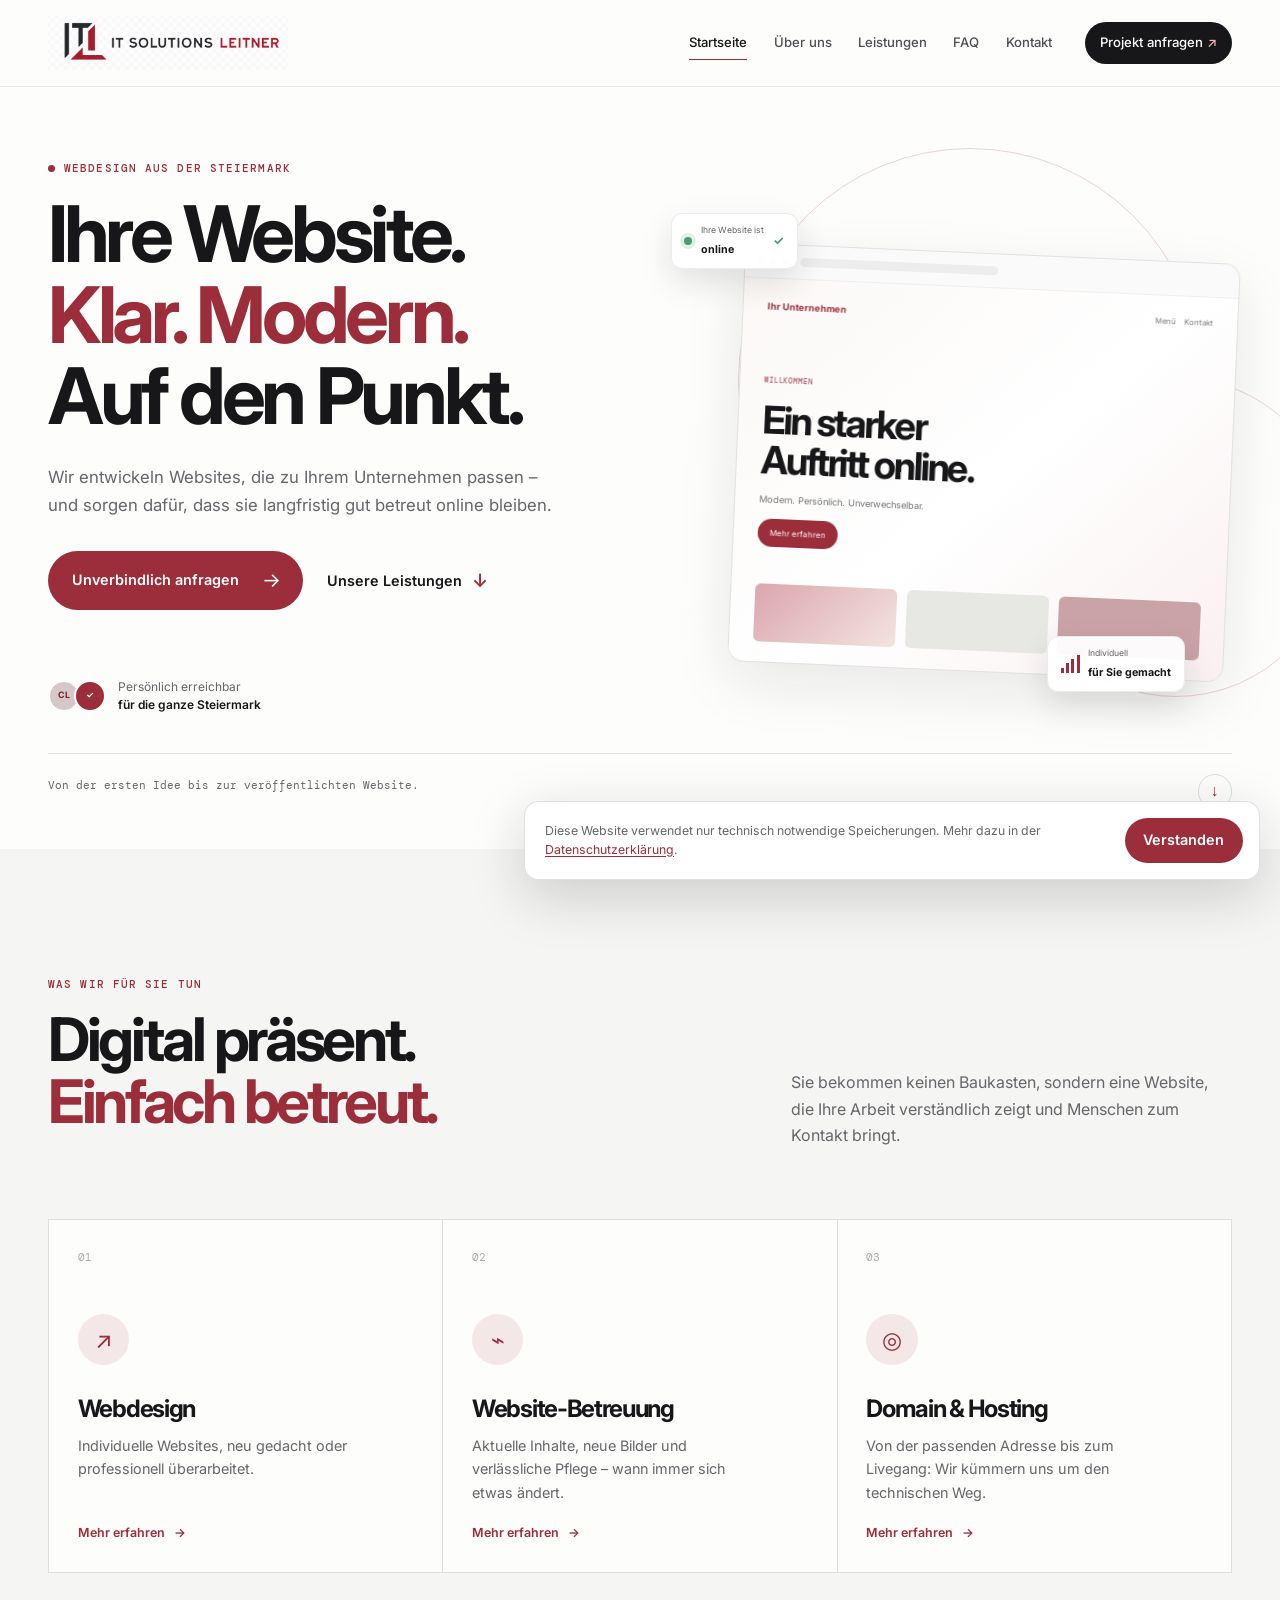
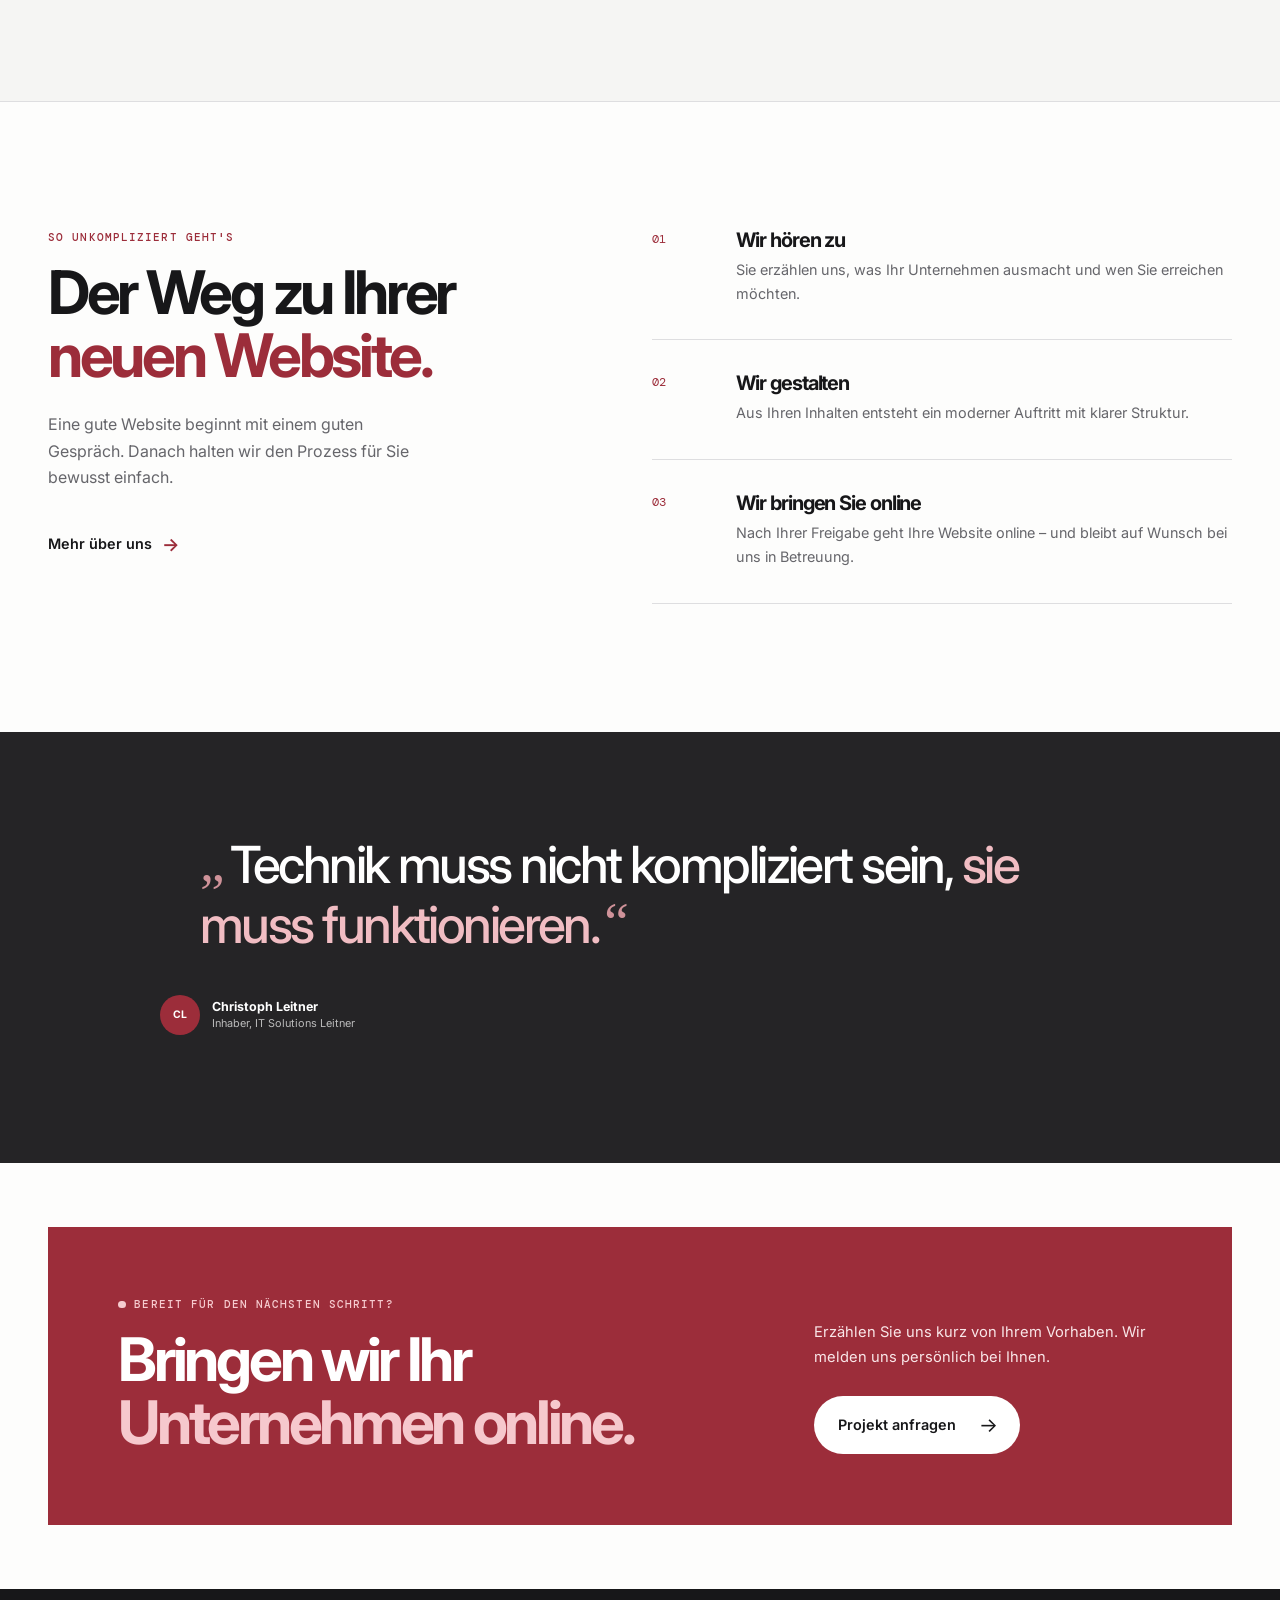
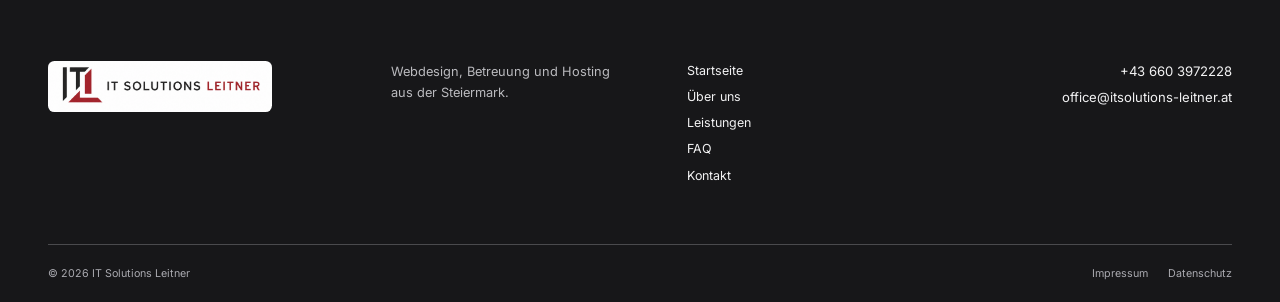
==== commit bf9ea157: "v8.0 Logo, Leistunge" ====
--- a/index.html
+++ b/index.html
@@ -1,74 +1,315 @@
-<!DOCTYPE html>
+<!doctype html>
 <html lang="de">
-<head>
-  <meta charset="UTF-8">
-  <meta name="viewport" content="width=device-width, initial-scale=1.0">
-  <meta name="description" content="IT Solutions Leitner gestaltet, betreut und veröffentlicht moderne Websites für kleine Unternehmen, Vereine und Privatkunden in der Steiermark.">
-  <title>IT Solutions Leitner | Wir bringen Ihr Unternehmen online.</title>
-  <link rel="preconnect" href="https://fonts.googleapis.com">
-  <link rel="preconnect" href="https://fonts.gstatic.com" crossorigin>
-  <link href="https://fonts.googleapis.com/css2?family=DM+Mono:wght@400;500&family=Inter:wght@400;500;600;700;800&display=swap" rel="stylesheet">
-  <link rel="stylesheet" href="css/style.css">
-</head>
-<body>
-  <a class="skip-link" href="#main-content">Zum Inhalt springen</a>
-  <header class="site-header">
-    <div class="container nav-wrap">
-      <a class="brand" href="index.html" aria-label="IT Solutions Leitner – Startseite"><span class="brand-mark">&lt;/&gt;</span><span>IT Solutions<br><strong>Leitner</strong></span></a>
-      <button class="menu-toggle" type="button" aria-label="Menü öffnen" aria-expanded="false" aria-controls="primary-nav"><span></span><span></span></button>
-      <nav id="primary-nav" class="primary-nav" aria-label="Hauptnavigation">
-        <a class="active" aria-current="page" href="index.html">Startseite</a><a href="ueber-uns.html">Über uns</a><a href="leistungen.html">Leistungen</a><a href="faq.html">FAQ</a><a href="kontakt.html">Kontakt</a>
-        <a class="nav-cta" href="kontakt.html">Projekt anfragen <span aria-hidden="true">↗</span></a>
-      </nav>
-    </div>
-  </header>
-
-  <main id="main-content">
-    <section class="hero section">
-      <div class="container hero-grid">
-        <div class="hero-copy">
-          <p class="eyebrow"><span class="eyebrow-dot"></span> Webdesign aus der Steiermark</p>
-          <h1>Ihre Website.<br><em>Klar. Modern.</em><br>Auf den Punkt.</h1>
-          <p class="hero-text">Wir entwickeln Websites, die zu Ihrem Unternehmen passen – und sorgen dafür, dass sie langfristig gut betreut online bleiben.</p>
-          <div class="button-row"><a class="button button-primary" href="kontakt.html">Unverbindlich anfragen <span>→</span></a><a class="text-link" href="leistungen.html">Unsere Leistungen <span>↓</span></a></div>
-          <div class="hero-trust"><span class="avatars" aria-hidden="true"><i>CL</i><i>✓</i></span><span>Persönlich erreichbar<br><strong>für die ganze Steiermark</strong></span></div>
-        </div>
-        <div class="hero-visual hero-visual-motion">
-          <div class="orbit orbit-one"></div><div class="orbit orbit-two"></div>
-          <div class="browser-window">
-            <div class="browser-bar"><span></span><span></span><span></span><div></div></div>
-            <div class="browser-content">
-              <div class="mock-nav"><b>Ihr Unternehmen</b><span>Menü&nbsp;&nbsp;&nbsp; Kontakt</span></div>
-              <div class="mock-hero"><small>WILLKOMMEN</small><h2>Ein starker<br>Auftritt online.</h2><p>Modern. Persönlich. Unverwechselbar.</p><button>Mehr erfahren</button></div>
-              <div class="mock-lines"><i></i><i></i><i></i></div>
-            </div>
-          </div>
-          <div class="float-card float-card-top"><span class="status-dot"></span><div><small>Ihre Website ist</small><strong>online</strong></div><b>✓</b></div>
-          <div class="float-card float-card-bottom"><span class="mini-chart"><i></i><i></i><i></i><i></i></span><div><small>Individuell</small><strong>für Sie gemacht</strong></div></div>
-        </div>
+  <head>
+    <meta charset="UTF-8" />
+    <meta name="viewport" content="width=device-width, initial-scale=1.0" />
+    <meta
+      name="description"
+      content="IT Solutions Leitner gestaltet, betreut und veröffentlicht moderne Websites für kleine Unternehmen, Vereine und Privatkunden in der Steiermark."
+    />
+    <title>IT Solutions Leitner | Wir bringen Ihr Unternehmen online.</title>
+    <link rel="preconnect" href="https://fonts.googleapis.com" />
+    <link rel="preconnect" href="https://fonts.gstatic.com" crossorigin />
+    <link
+      href="https://fonts.googleapis.com/css2?family=DM+Mono:wght@400;500&family=Inter:wght@400;500;600;700;800&display=swap"
+      rel="stylesheet"
+    />
+    <link rel="stylesheet" href="css/style.css" />
+  </head>
+  <body>
+    <a class="skip-link" href="#main-content">Zum Inhalt springen</a>
+    <header class="site-header">
+      <div class="container nav-wrap">
+        <a
+          class="brand"
+          href="index.html"
+          aria-label="IT Solutions Leitner – Startseite"
+          ><img
+            class="brand-logo"
+            src="images/Logo_IT_Solutions_Leitner_transparent.png"
+            alt="IT Solutions Leitner"
+        /></a>
+        <button
+          class="menu-toggle"
+          type="button"
+          aria-label="Menü öffnen"
+          aria-expanded="false"
+          aria-controls="primary-nav"
+        >
+          <span></span><span></span>
+        </button>
+        <nav id="primary-nav" class="primary-nav" aria-label="Hauptnavigation">
+          <a class="active" aria-current="page" href="index.html">Startseite</a
+          ><a href="ueber-uns.html">Über uns</a
+          ><a href="leistungen.html">Leistungen</a><a href="faq.html">FAQ</a
+          ><a href="kontakt.html">Kontakt</a>
+          <a class="nav-cta" href="kontakt.html"
+            >Projekt anfragen <span aria-hidden="true">↗</span></a
+          >
+        </nav>
       </div>
-      <div class="container hero-foot"><p>Von der ersten Idee bis zur veröffentlichten Website.</p><a href="#leistungen" aria-label="Zu den Leistungen scrollen">↓</a></div>
-    </section>
-
-    <section id="leistungen" class="section services-intro">
-      <div class="container">
-        <div class="section-heading split-heading reveal"><div><p class="eyebrow">Was wir für Sie tun</p><h2>Digital präsent.<br><em>Einfach betreut.</em></h2></div><p>Sie bekommen keinen Baukasten, sondern eine Website, die Ihre Arbeit verständlich zeigt und Menschen zum Kontakt bringt.</p></div>
-        <div class="service-grid">
-          <article class="service-card reveal"><div class="card-number">01</div><div class="service-icon">↗</div><h3>Webdesign</h3><p>Individuelle Websites, neu gedacht oder professionell überarbeitet.</p><a href="leistungen.html#webdesign" aria-label="Mehr über Webdesign">Mehr erfahren <span>→</span></a></article>
-          <article class="service-card reveal reveal-delay"><div class="card-number">02</div><div class="service-icon">⌁</div><h3>Website-Betreuung</h3><p>Aktuelle Inhalte, neue Bilder und verlässliche Pflege – wann immer sich etwas ändert.</p><a href="leistungen.html#betreuung" aria-label="Mehr über Website-Betreuung">Mehr erfahren <span>→</span></a></article>
-          <article class="service-card reveal reveal-delay-2"><div class="card-number">03</div><div class="service-icon">◎</div><h3>Domain &amp; Hosting</h3><p>Von der passenden Adresse bis zum Livegang: Wir kümmern uns um den technischen Weg.</p><a href="leistungen.html#hosting" aria-label="Mehr über Domain und Hosting">Mehr erfahren <span>→</span></a></article>
+    </header>
+
+    <main id="main-content">
+      <section class="hero section">
+        <div class="container hero-grid">
+          <div class="hero-copy">
+            <p class="eyebrow">
+              <span class="eyebrow-dot"></span> Webdesign aus der Steiermark
+            </p>
+            <h1>
+              Ihre Website.<br /><em>Klar. Modern.</em><br />Auf den Punkt.
+            </h1>
+            <p class="hero-text">
+              Wir entwickeln Websites, die zu Ihrem Unternehmen passen – und
+              sorgen dafür, dass sie langfristig gut betreut online bleiben.
+            </p>
+            <div class="button-row">
+              <a class="button button-primary" href="kontakt.html"
+                >Unverbindlich anfragen <span>→</span></a
+              ><a class="text-link" href="leistungen.html"
+                >Unsere Leistungen <span>↓</span></a
+              >
+            </div>
+            <div class="hero-trust">
+              <span class="avatars" aria-hidden="true"><i>CL</i><i>✓</i></span
+              ><span
+                >Persönlich erreichbar<br /><strong
+                  >für die ganze Steiermark</strong
+                ></span
+              >
+            </div>
+          </div>
+          <div class="hero-visual hero-visual-motion">
+            <div class="orbit orbit-one"></div>
+            <div class="orbit orbit-two"></div>
+            <div class="browser-window">
+              <div class="browser-bar">
+                <span></span><span></span><span></span>
+                <div></div>
+              </div>
+              <div class="browser-content">
+                <div class="mock-nav">
+                  <b>Ihr Unternehmen</b
+                  ><span>Menü&nbsp;&nbsp;&nbsp; Kontakt</span>
+                </div>
+                <div class="mock-hero">
+                  <small>WILLKOMMEN</small>
+                  <h2>Ein starker<br />Auftritt online.</h2>
+                  <p>Modern. Persönlich. Unverwechselbar.</p>
+                  <button>Mehr erfahren</button>
+                </div>
+                <div class="mock-lines"><i></i><i></i><i></i></div>
+              </div>
+            </div>
+            <div class="float-card float-card-top">
+              <span class="status-dot"></span>
+              <div><small>Ihre Website ist</small><strong>online</strong></div>
+              <b>✓</b>
+            </div>
+            <div class="float-card float-card-bottom">
+              <span class="mini-chart"><i></i><i></i><i></i><i></i></span>
+              <div>
+                <small>Individuell</small><strong>für Sie gemacht</strong>
+              </div>
+            </div>
+          </div>
+        </div>
+        <div class="container hero-foot">
+          <p>Von der ersten Idee bis zur veröffentlichten Website.</p>
+          <a href="#leistungen" aria-label="Zu den Leistungen scrollen">↓</a>
+        </div>
+      </section>
+
+      <section id="leistungen" class="section services-intro">
+        <div class="container">
+          <div class="section-heading split-heading reveal">
+            <div>
+              <p class="eyebrow">Was wir für Sie tun</p>
+              <h2>Digital präsent.<br /><em>Einfach betreut.</em></h2>
+            </div>
+            <p>
+              Sie bekommen keinen Baukasten, sondern eine Website, die Ihre
+              Arbeit verständlich zeigt und Menschen zum Kontakt bringt.
+            </p>
+          </div>
+          <div class="service-grid">
+            <article class="service-card reveal">
+              <div class="card-number">01</div>
+              <div class="service-icon">↗</div>
+              <h3>Webdesign</h3>
+              <p>
+                Individuelle Websites, neu gedacht oder professionell
+                überarbeitet.
+              </p>
+              <a
+                href="leistungen.html#webdesign"
+                aria-label="Mehr über Webdesign"
+                >Mehr erfahren <span>→</span></a
+              >
+            </article>
+            <article class="service-card reveal reveal-delay">
+              <div class="card-number">02</div>
+              <div class="service-icon">⌁</div>
+              <h3>Website-Betreuung</h3>
+              <p>
+                Aktuelle Inhalte, neue Bilder und verlässliche Pflege – wann
+                immer sich etwas ändert.
+              </p>
+              <a
+                href="leistungen.html#betreuung"
+                aria-label="Mehr über Website-Betreuung"
+                >Mehr erfahren <span>→</span></a
+              >
+            </article>
+            <article class="service-card reveal reveal-delay-2">
+              <div class="card-number">03</div>
+              <div class="service-icon">◎</div>
+              <h3>Domain &amp; Hosting</h3>
+              <p>
+                Von der passenden Adresse bis zum Livegang: Wir kümmern uns um
+                den technischen Weg.
+              </p>
+              <a
+                href="leistungen.html#hosting"
+                aria-label="Mehr über Domain und Hosting"
+                >Mehr erfahren <span>→</span></a
+              >
+            </article>
+          </div>
+        </div>
+      </section>
+
+      <section class="section process-section">
+        <div class="container process-layout">
+          <div class="process-copy reveal">
+            <p class="eyebrow">So unkompliziert geht's</p>
+            <h2>Der Weg zu Ihrer<br /><em>neuen Website.</em></h2>
+            <p>
+              Eine gute Website beginnt mit einem guten Gespräch. Danach halten
+              wir den Prozess für Sie bewusst einfach.
+            </p>
+            <a class="text-link" href="ueber-uns.html"
+              >Mehr über uns <span>→</span></a
+            >
+          </div>
+          <ol class="process-list reveal">
+            <li>
+              <span>01</span>
+              <div>
+                <h3>Wir hören zu</h3>
+                <p>
+                  Sie erzählen uns, was Ihr Unternehmen ausmacht und wen Sie
+                  erreichen möchten.
+                </p>
+              </div>
+            </li>
+            <li>
+              <span>02</span>
+              <div>
+                <h3>Wir gestalten</h3>
+                <p>
+                  Aus Ihren Inhalten entsteht ein moderner Auftritt mit klarer
+                  Struktur.
+                </p>
+              </div>
+            </li>
+            <li>
+              <span>03</span>
+              <div>
+                <h3>Wir bringen Sie online</h3>
+                <p>
+                  Nach Ihrer Freigabe geht Ihre Website online – und bleibt auf
+                  Wunsch bei uns in Betreuung.
+                </p>
+              </div>
+            </li>
+          </ol>
+        </div>
+      </section>
+
+      <section class="section statement-section">
+        <div class="container statement reveal">
+          <blockquote>
+            <span class="quote-opening" aria-hidden="true">„</span>Technik muss
+            nicht kompliziert sein, <em>sie muss funktionieren.</em
+            ><span class="quote-closing" aria-hidden="true">“</span>
+          </blockquote>
+          <div class="statement-person">
+            <span class="person-monogram">CL</span
+            ><span
+              ><strong>Christoph Leitner</strong
+              ><small>Inhaber, IT Solutions Leitner</small></span
+            >
+          </div>
+        </div>
+      </section>
+
+      <section class="section cta-section">
+        <div class="container cta-panel reveal">
+          <div>
+            <p class="eyebrow eyebrow-light">
+              Bereit für den nächsten Schritt?
+            </p>
+            <h2>Bringen wir Ihr<br /><em>Unternehmen online.</em></h2>
+          </div>
+          <div>
+            <p>
+              Erzählen Sie uns kurz von Ihrem Vorhaben. Wir melden uns
+              persönlich bei Ihnen.
+            </p>
+            <a class="button button-light" href="kontakt.html"
+              >Projekt anfragen <span>→</span></a
+            >
+          </div>
+        </div>
+      </section>
+    </main>
+
+    <footer class="site-footer">
+      <div class="container footer-top">
+        <a class="brand brand-footer" href="index.html"
+          ><img
+            class="brand-logo brand-logo-footer"
+            src="images/Logo_IT_Solutions_Leitner_weißer_Hintergrund.png"
+            alt="IT Solutions Leitner"
+        /></a>
+        <p>Webdesign, Betreuung und Hosting<br />aus der Steiermark.</p>
+        <nav class="footer-links" aria-label="Footer-Navigation">
+          <a href="index.html">Startseite</a
+          ><a href="ueber-uns.html">Über uns</a
+          ><a href="leistungen.html">Leistungen</a><a href="faq.html">FAQ</a
+          ><a href="kontakt.html">Kontakt</a>
+        </nav>
+        <div class="footer-contact">
+          <a href="tel:+436603972228">+43 660 3972228</a
+          ><a href="mailto:office@itsolutions-leitner.at"
+            >office@itsolutions-leitner.at</a
+          >
         </div>
       </div>
-    </section>
-
-    <section class="section process-section"><div class="container process-layout"><div class="process-copy reveal"><p class="eyebrow">So unkompliziert geht's</p><h2>Der Weg zu Ihrer<br><em>neuen Website.</em></h2><p>Eine gute Website beginnt mit einem guten Gespräch. Danach halten wir den Prozess für Sie bewusst einfach.</p><a class="text-link" href="ueber-uns.html">Mehr über uns <span>→</span></a></div><ol class="process-list reveal"><li><span>01</span><div><h3>Wir hören zu</h3><p>Sie erzählen uns, was Ihr Unternehmen ausmacht und wen Sie erreichen möchten.</p></div></li><li><span>02</span><div><h3>Wir gestalten</h3><p>Aus Ihren Inhalten entsteht ein moderner Auftritt mit klarer Struktur.</p></div></li><li><span>03</span><div><h3>Wir bringen Sie online</h3><p>Nach Ihrer Freigabe geht Ihre Website online – und bleibt auf Wunsch bei uns in Betreuung.</p></div></li></ol></div></section>
-
-    <section class="section statement-section"><div class="container statement reveal"><blockquote><span class="quote-opening" aria-hidden="true">„</span>Eine Website muss nicht kompliziert sein. Sie muss verständlich zeigen, <em>was Sie gut machen.</em><span class="quote-closing" aria-hidden="true">“</span></blockquote><div class="statement-person"><span class="person-monogram">CL</span><span><strong>Christoph Leitner</strong><small>Inhaber, IT Solutions Leitner</small></span></div></div></section>
-
-    <section class="section cta-section"><div class="container cta-panel reveal"><div><p class="eyebrow eyebrow-light">Bereit für den nächsten Schritt?</p><h2>Bringen wir Ihr<br><em>Unternehmen online.</em></h2></div><div><p>Erzählen Sie uns kurz von Ihrem Vorhaben. Wir melden uns persönlich bei Ihnen.</p><a class="button button-light" href="kontakt.html">Projekt anfragen <span>→</span></a></div></div></section>
-  </main>
-
-  <footer class="site-footer"><div class="container footer-top"><a class="brand brand-footer" href="index.html"><span class="brand-mark">&lt;/&gt;</span><span>IT Solutions<br><strong>Leitner</strong></span></a><p>Webdesign, Betreuung und Hosting<br>aus der Steiermark.</p><nav class="footer-links" aria-label="Footer-Navigation"><a href="index.html">Startseite</a><a href="ueber-uns.html">Über uns</a><a href="leistungen.html">Leistungen</a><a href="faq.html">FAQ</a><a href="kontakt.html">Kontakt</a></nav><div class="footer-contact"><a href="tel:+436603972228">+43 660 3972228</a><a href="mailto:office@itsolutions-leitner.at">office@itsolutions-leitner.at</a></div></div><div class="container footer-bottom"><span>© <span data-current-year>2026</span> IT Solutions Leitner</span><div><a href="impressum.html">Impressum</a><a href="datenschutz.html">Datenschutz</a></div></div></footer>
-  <script src="js/script.js"></script>
-</body>
+      <div class="container footer-bottom">
+        <span>© <span data-current-year>2026</span> IT Solutions Leitner</span>
+        <div>
+          <a href="impressum.html">Impressum</a
+          ><a href="datenschutz.html">Datenschutz</a>
+        </div>
+      </div>
+    </footer>
+    <aside
+      class="cookie-banner"
+      data-cookie-banner
+      aria-label="Cookie-Hinweis"
+      hidden
+    >
+      <p>
+        Diese Website verwendet nur technisch notwendige Speicherungen. Mehr
+        dazu in der <a href="datenschutz.html">Datenschutzerklärung</a>.
+      </p>
+      <button class="button button-primary" type="button" data-cookie-accept>
+        Verstanden
+      </button>
+    </aside>
+    <script src="js/script.js"></script>
+  </body>
 </html>
--- a/css/style.css
+++ b/css/style.css
@@ -11,126 +11,2021 @@
   --white: #ffffff;
   --radius: 1.25rem;
   --container: 74rem;
-  --shadow: 0 1.25rem 3.75rem rgba(23, 23, 25, .09);
-}
-* { box-sizing: border-box; }
-html { scroll-behavior: smooth; }
-body { margin: 0; min-width: 20rem; background: var(--paper); color: var(--ink); }
-img { display: block; max-width: 100%; }
-a { color: inherit; text-decoration: none; }
-button, input, select, textarea { font: inherit; }
-button { cursor: pointer; }
+  --shadow: 0 1.25rem 3.75rem rgba(23, 23, 25, 0.09);
+}
+* {
+  box-sizing: border-box;
+}
+html {
+  scroll-behavior: smooth;
+}
+body {
+  margin: 0;
+  min-width: 20rem;
+  background: var(--paper);
+  color: var(--ink);
+}
+img {
+  display: block;
+  max-width: 100%;
+}
+a {
+  color: inherit;
+  text-decoration: none;
+}
+button,
+input,
+select,
+textarea {
+  font: inherit;
+}
+button {
+  cursor: pointer;
+}
 
 /* === 2. TYPOGRAFIE === */
-body { font-family: "Inter", Arial, sans-serif; font-size: 1rem; line-height: 1.65; }
-h1, h2, h3, p, ul, ol, blockquote { margin-top: 0; }
-h1, h2, h3 { letter-spacing: -.055em; line-height: 1.04; }
-h1 { margin-bottom: 1.7rem; font-size: clamp(3rem, 7.4vw, 6.55rem); font-weight: 700; }
-h2 { margin-bottom: 1.5rem; font-size: clamp(2.3rem, 4.7vw, 4.4rem); font-weight: 700; }
-h3 { margin-bottom: .7rem; font-size: 1.4rem; }
-em { color: var(--accent); font-style: normal; }
-.eyebrow { display: flex; align-items: center; gap: .55rem; margin-bottom: 1.05rem; color: var(--accent); font-family: "DM Mono", monospace; font-size: .69rem; font-weight: 500; letter-spacing: .1em; line-height: 1.4; text-transform: uppercase; }
-.eyebrow-dot { flex: 0 0 .45rem; width: .45rem; height: .45rem; border-radius: 50%; background: var(--accent); animation: marker-pulse 2.2s ease-in-out infinite; }
-.eyebrow-light { color: #f6cbcf; }
-.eyebrow-light::before { flex: 0 0 .45rem; width: .45rem; height: .45rem; border-radius: 50%; background: #f6cbcf; content: ""; animation: marker-pulse-light 2.2s ease-in-out infinite; }
-.eyebrow-light .eyebrow-dot { display: none; }
+body {
+  font-family: "Inter", Arial, sans-serif;
+  font-size: 1rem;
+  line-height: 1.65;
+}
+h1,
+h2,
+h3,
+p,
+ul,
+ol,
+blockquote {
+  margin-top: 0;
+}
+h1,
+h2,
+h3 {
+  letter-spacing: -0.055em;
+  line-height: 1.04;
+}
+h1 {
+  margin-bottom: 1.7rem;
+  font-size: clamp(3rem, 7.4vw, 6.55rem);
+  font-weight: 700;
+}
+h2 {
+  margin-bottom: 1.5rem;
+  font-size: clamp(2.3rem, 4.7vw, 4.4rem);
+  font-weight: 700;
+}
+h3 {
+  margin-bottom: 0.7rem;
+  font-size: 1.4rem;
+}
+em {
+  color: var(--accent);
+  font-style: normal;
+}
+.eyebrow {
+  display: flex;
+  align-items: center;
+  gap: 0.55rem;
+  margin-bottom: 1.05rem;
+  color: var(--accent);
+  font-family: "DM Mono", monospace;
+  font-size: 0.69rem;
+  font-weight: 500;
+  letter-spacing: 0.1em;
+  line-height: 1.4;
+  text-transform: uppercase;
+}
+.eyebrow-dot {
+  flex: 0 0 0.45rem;
+  width: 0.45rem;
+  height: 0.45rem;
+  border-radius: 50%;
+  background: var(--accent);
+  animation: marker-pulse 2.2s ease-in-out infinite;
+}
+.eyebrow-light {
+  color: #f6cbcf;
+}
+.eyebrow-light::before {
+  flex: 0 0 0.45rem;
+  width: 0.45rem;
+  height: 0.45rem;
+  border-radius: 50%;
+  background: #f6cbcf;
+  content: "";
+  animation: marker-pulse-light 2.2s ease-in-out infinite;
+}
+.eyebrow-light .eyebrow-dot {
+  display: none;
+}
 
 /* === 3. LAYOUT === */
-.container { width: min(calc(100% - 3rem), var(--container)); margin: 0 auto; }
-.narrow { width: min(calc(100% - 3rem), 53rem); margin: 0 auto; }
-.section { padding: clamp(5rem, 10vw, 9rem) 0; }
-.skip-link { position: fixed; z-index: 100; top: -5rem; left: 1rem; padding: .65rem 1rem; background: var(--ink); color: var(--white); border-radius: .4rem; }
-.skip-link:focus { top: 1rem; }
-.button-row { display: flex; align-items: center; flex-wrap: wrap; gap: 1.5rem; }
-.button { display: inline-flex; align-items: center; justify-content: center; gap: 1.4rem; min-height: 3.65rem; padding: .8rem 1.35rem  .8rem 1.45rem; border: 1px solid transparent; border-radius: 99rem; font-size: .9rem; font-weight: 600; line-height: 1; transition: transform .2s ease, background-color .2s ease, border-color .2s ease; }
-.button span { font-size: 1.25rem; font-weight: 400; }
-.button:hover { transform: translateY(-.15rem); }
-.button-primary { background: var(--accent); color: var(--white); }
-.button-primary:hover { background: var(--accent-dark); }
-.button-light { background: var(--white); color: var(--ink); }
-.text-link { display: inline-flex; align-items: center; gap: .6rem; color: var(--ink); font-size: .9rem; font-weight: 600; }
-.text-link span { color: var(--accent); font-size: 1.15rem; transition: transform .2s ease; }
-.text-link:hover span { transform: translateX(.25rem); }
+.container {
+  width: min(calc(100% - 3rem), var(--container));
+  margin: 0 auto;
+}
+.narrow {
+  width: min(calc(100% - 3rem), 53rem);
+  margin: 0 auto;
+}
+.section {
+  padding: clamp(5rem, 10vw, 9rem) 0;
+}
+.skip-link {
+  position: fixed;
+  z-index: 100;
+  top: -5rem;
+  left: 1rem;
+  padding: 0.65rem 1rem;
+  background: var(--ink);
+  color: var(--white);
+  border-radius: 0.4rem;
+}
+.skip-link:focus {
+  top: 1rem;
+}
+.button-row {
+  display: flex;
+  align-items: center;
+  flex-wrap: wrap;
+  gap: 1.5rem;
+}
+.button {
+  display: inline-flex;
+  align-items: center;
+  justify-content: center;
+  gap: 1.4rem;
+  min-height: 3.65rem;
+  padding: 0.8rem 1.35rem 0.8rem 1.45rem;
+  border: 1px solid transparent;
+  border-radius: 99rem;
+  font-size: 0.9rem;
+  font-weight: 600;
+  line-height: 1;
+  transition:
+    transform 0.2s ease,
+    background-color 0.2s ease,
+    border-color 0.2s ease;
+}
+.button span {
+  font-size: 1.25rem;
+  font-weight: 400;
+}
+.button:hover {
+  transform: translateY(-0.15rem);
+}
+.button-primary {
+  background: var(--accent);
+  color: var(--white);
+}
+.button-primary:hover {
+  background: var(--accent-dark);
+}
+.button-light {
+  background: var(--white);
+  color: var(--ink);
+}
+.text-link {
+  display: inline-flex;
+  align-items: center;
+  gap: 0.6rem;
+  color: var(--ink);
+  font-size: 0.9rem;
+  font-weight: 600;
+}
+.text-link span {
+  color: var(--accent);
+  font-size: 1.15rem;
+  transition: transform 0.2s ease;
+}
+.text-link:hover span {
+  transform: translateX(0.25rem);
+}
 
 /* === 4. NAVIGATION === */
-.site-header { position: relative; z-index: 10; border-bottom: 1px solid rgba(23, 23, 25, .08); background: rgba(253, 253, 252, .94); }
-.nav-wrap { display: flex; align-items: center; justify-content: space-between; min-height: 5.35rem; gap: 2rem; }
-.brand { display: inline-flex; align-items: center; gap: .65rem; flex-shrink: 0; font-size: .72rem; font-weight: 600; letter-spacing: -.03em; line-height: 1.06; }
-.brand strong { font-size: .95rem; }
-.brand-mark { display: grid; width: 2.4rem; height: 2.4rem; place-items: center; border-radius: .67rem; background: var(--accent); color: var(--white); font-family: "DM Mono", monospace; font-size: .75rem; font-weight: 500; letter-spacing: -.12em; }
-.primary-nav { display: flex; align-items: center; gap: 1.65rem; font-size: .82rem; font-weight: 500; }
-.primary-nav > a:not(.nav-cta) { position: relative; color: #4e4e53; }
-.primary-nav > a:not(.nav-cta)::after { position: absolute; bottom: -.4rem; left: 0; width: 0; height: 1px; background: var(--accent); content: ""; transition: width .2s ease; }
-.primary-nav > a:not(.nav-cta):hover::after, .primary-nav > a.active::after { width: 100%; }
-.primary-nav > a.active { color: var(--ink); }
-.nav-cta { position: relative; isolation: isolate; overflow: hidden; margin-left: .4rem; padding: .65rem .95rem; border-radius: 99rem; background: var(--ink); color: var(--white); transition: transform .25s ease, background-color .25s ease, box-shadow .25s ease; }
-.nav-cta::before { position: absolute; z-index: -1; inset: 0; border-radius: inherit; background: linear-gradient(110deg, transparent 22%, rgba(255,255,255,.22) 50%, transparent 78%); content: ""; transform: translateX(-120%); transition: transform .55s ease; }
-.nav-cta span { display: inline-block; color: #f5b8c0; transition: transform .25s ease; }
-.nav-cta:hover { background: var(--accent); box-shadow: 0 .65rem 1.45rem rgba(156,45,58,.25); transform: translateY(-.15rem); }.nav-cta:hover::before { transform: translateX(120%); }.nav-cta:hover span { transform: translate(.15rem, -.1rem); }
-.menu-toggle { display: none; }
+.site-header {
+  position: relative;
+  z-index: 10;
+  border-bottom: 1px solid rgba(23, 23, 25, 0.08);
+  background: rgba(253, 253, 252, 0.94);
+}
+.nav-wrap {
+  display: flex;
+  align-items: center;
+  justify-content: space-between;
+  min-height: 5.35rem;
+  gap: 2rem;
+}
+.brand {
+  display: inline-flex;
+  align-items: center;
+  flex-shrink: 0;
+}
+.brand-logo {
+  width: 15rem;
+  height: 3.35rem;
+  object-fit: cover;
+  object-position: center;
+}
+.primary-nav {
+  display: flex;
+  align-items: center;
+  gap: 1.65rem;
+  font-size: 0.82rem;
+  font-weight: 500;
+}
+.primary-nav > a:not(.nav-cta) {
+  position: relative;
+  color: #4e4e53;
+}
+.primary-nav > a:not(.nav-cta)::after {
+  position: absolute;
+  bottom: -0.4rem;
+  left: 0;
+  width: 0;
+  height: 1px;
+  background: var(--accent);
+  content: "";
+  transition: width 0.2s ease;
+}
+.primary-nav > a:not(.nav-cta):hover::after,
+.primary-nav > a.active::after {
+  width: 100%;
+}
+.primary-nav > a.active {
+  color: var(--ink);
+}
+.nav-cta {
+  position: relative;
+  isolation: isolate;
+  overflow: hidden;
+  margin-left: 0.4rem;
+  padding: 0.65rem 0.95rem;
+  border-radius: 99rem;
+  background: var(--ink);
+  color: var(--white);
+  transition:
+    transform 0.25s ease,
+    background-color 0.25s ease,
+    box-shadow 0.25s ease;
+}
+.nav-cta::before {
+  position: absolute;
+  z-index: -1;
+  inset: 0;
+  border-radius: inherit;
+  background: linear-gradient(
+    110deg,
+    transparent 22%,
+    rgba(255, 255, 255, 0.22) 50%,
+    transparent 78%
+  );
+  content: "";
+  transform: translateX(-120%);
+  transition: transform 0.55s ease;
+}
+.nav-cta span {
+  display: inline-block;
+  color: #f5b8c0;
+  transition: transform 0.25s ease;
+}
+.nav-cta:hover {
+  background: var(--accent);
+  box-shadow: 0 0.65rem 1.45rem rgba(156, 45, 58, 0.25);
+  transform: translateY(-0.15rem);
+}
+.nav-cta:hover::before {
+  transform: translateX(120%);
+}
+.nav-cta:hover span {
+  transform: translate(0.15rem, -0.1rem);
+}
+.menu-toggle {
+  display: none;
+}
 
 /* === 5. BUTTONS === */
-.button:focus-visible, a:focus-visible, summary:focus-visible, input:focus-visible, select:focus-visible, textarea:focus-visible { outline: 3px solid rgba(156, 45, 58, .45); outline-offset: 3px; }
+.button:focus-visible,
+a:focus-visible,
+summary:focus-visible,
+input:focus-visible,
+select:focus-visible,
+textarea:focus-visible {
+  outline: 3px solid rgba(156, 45, 58, 0.45);
+  outline-offset: 3px;
+}
 
 /* === 6. HERO === */
-.hero { overflow: hidden; padding-top: clamp(3.5rem, 5.8vw, 5.4rem); padding-bottom: 2.5rem; }
-.hero-grid { display: grid; grid-template-columns: 1.05fr .95fr; align-items: center; gap: clamp(2rem, 7vw, 7rem); }
-.hero-copy { padding-bottom: 1rem; }
-.hero h1 { max-width: 40rem; font-size: clamp(3rem, 6.1vw, 5.5rem); }
-.hero-text { max-width: 32rem; margin-bottom: 2rem; color: var(--muted); font-size: 1.05rem; }
-.hero-trust { display: flex; align-items: center; gap: .75rem; margin-top: 4.3rem; color: var(--muted); font-size: .75rem; line-height: 1.45; }
-.hero-trust strong { color: var(--ink); font-weight: 600; }
-.avatars { display: flex; }
-.avatars i { display: grid; width: 2rem; height: 2rem; place-items: center; border: 2px solid var(--paper); border-radius: 50%; background: #d8c7c9; color: var(--accent-dark); font-size: .55rem; font-style: normal; font-weight: 700; }
-.avatars i + i { margin-left: -.4rem; background: var(--accent); color: var(--white); }
-.hero-visual { position: relative; min-height: 31.5rem; }
-.browser-window { position: absolute; z-index: 2; top: 12%; right: 0; width: min(31rem, 100%); overflow: hidden; border: 1px solid rgba(23,23,25,.13); border-radius: 1rem; background: var(--white); box-shadow: var(--shadow); transform: rotate(2.5deg); }
-.browser-bar { display: flex; align-items: center; gap: .33rem; height: 2.15rem; padding: 0 .75rem; border-bottom: 1px solid #eee; background: #fafafa; }
-.browser-bar span { width: .42rem; height: .42rem; border-radius: 50%; background: #d6d6d6; }
-.browser-bar div { width: 42%; height: .58rem; margin-left: .45rem; border-radius: 9rem; background: #ededed; }
-.browser-content { min-height: 23rem; padding: 1.25rem 1.5rem; background: linear-gradient(137deg, #fbf8f6 0%, #fff 52%, #f4dfe1 150%); }
-.mock-nav { display: flex; justify-content: space-between; color: #777; font-size: .48rem; }
-.mock-nav b { color: var(--accent); font-size: .58rem; }
-.mock-hero { padding: 3.1rem 0 1.1rem; }
-.mock-hero small { color: var(--accent); font-family: "DM Mono", monospace; font-size: .44rem; letter-spacing: .12em; }
-.mock-hero h2 { margin: .65rem 0 .7rem; font-size: clamp(1.8rem, 3vw, 2.75rem); }
-.mock-hero p { color: #777; font-size: .58rem; }
-.mock-hero button { padding: .47rem .75rem; border: 0; border-radius: 99rem; background: var(--accent); color: var(--white); font-size: .5rem; }
-.mock-lines { display: grid; grid-template-columns: repeat(3, 1fr); gap: .6rem; padding-top: 1.2rem; }
-.mock-lines i { display: block; height: 3.6rem; border-radius: .35rem; background: linear-gradient(135deg, #dba6ad, #f3e4df); }
-.mock-lines i:nth-child(2) { background: #e7e7e3; }.mock-lines i:nth-child(3) { background: #caa3a6; }
-.orbit { position: absolute; border: 1px solid rgba(156,45,58,.2); border-radius: 50%; }
-.orbit-one { top: -9%; left: 5%; width: 29rem; height: 29rem; }.orbit-two { right: -20%; bottom: 0; width: 20rem; height: 20rem; }
-.float-card { position: absolute; z-index: 3; display: flex; align-items: center; gap: .55rem; padding: .72rem .8rem; border: 1px solid rgba(23,23,25,.08); border-radius: .7rem; background: rgba(255,255,255,.95); box-shadow: 0 .8rem 2rem rgba(23,23,25,.12); line-height: 1.1; }
-.float-card small { display: block; margin-bottom: .22rem; color: var(--muted); font-size: .54rem; }.float-card strong { font-size: .67rem; }.float-card b { color: #4b9b73; font-size: .78rem; }.float-card-top { top: 4%; left: -8%; }.float-card-bottom { right: 9%; bottom: 1%; }
-.status-dot { flex: 0 0 .5rem; width: .5rem; height: .5rem; border-radius: 50%; background: #4b9b73; box-shadow: 0 0 0 .25rem #e0f1e9; animation: status-pulse 2s ease-in-out infinite; }.mini-chart { display: flex; align-items: end; gap: .15rem; height: 1.15rem; }.mini-chart i { width: .18rem; background: var(--accent); }.mini-chart i:nth-child(1){height:30%}.mini-chart i:nth-child(2){height:55%}.mini-chart i:nth-child(3){height:77%}.mini-chart i:nth-child(4){height:100%}
-.hero-visual-motion .browser-window { animation: browser-arrival .9s cubic-bezier(.2,.8,.2,1) both; }.hero-visual-motion .orbit-one { animation: orbit-drift 13s ease-in-out infinite alternate; }.hero-visual-motion .orbit-two { animation: orbit-drift 11s ease-in-out -4s infinite alternate-reverse; }.hero-visual-motion .float-card-top { animation: card-float 4.8s ease-in-out .9s infinite; }.hero-visual-motion .float-card-bottom { animation: card-float 5.6s ease-in-out 1.25s infinite reverse; }
-.hero-foot { display: flex; align-items: center; justify-content: space-between; margin-top: 1.5rem; padding-top: 1.25rem; border-top: 1px solid var(--line); color: var(--muted); font-family: "DM Mono", monospace; font-size: .66rem; }.hero-foot a { display: grid; width: 2.15rem; height: 2.15rem; place-items: center; border: 1px solid var(--line); border-radius: 50%; color: var(--accent); font-size: 1rem; }
-.page-hero { padding-top: clamp(5rem, 10vw, 9rem); padding-bottom: clamp(4.5rem, 8vw, 7rem); text-align: center; }.page-hero h1 { margin-bottom: 1.35rem; }.about-title { font-size: clamp(2rem, 5.5vw, 5.3rem); }.about-title > span, .about-title > em { display: block; white-space: nowrap; }.page-intro { max-width: 40rem; margin: 0 auto; color: var(--muted); font-size: 1.08rem; }.page-hero .eyebrow { justify-content: center; }
+.hero {
+  overflow: hidden;
+  padding-top: clamp(3.5rem, 5.8vw, 5.4rem);
+  padding-bottom: 2.5rem;
+}
+.hero-grid {
+  display: grid;
+  grid-template-columns: 1.05fr 0.95fr;
+  align-items: center;
+  gap: clamp(2rem, 7vw, 7rem);
+}
+.hero-copy {
+  padding-bottom: 1rem;
+}
+.hero h1 {
+  max-width: 40rem;
+  font-size: clamp(3rem, 6.1vw, 5.5rem);
+}
+.hero-text {
+  max-width: 32rem;
+  margin-bottom: 2rem;
+  color: var(--muted);
+  font-size: 1.05rem;
+}
+.hero-trust {
+  display: flex;
+  align-items: center;
+  gap: 0.75rem;
+  margin-top: 4.3rem;
+  color: var(--muted);
+  font-size: 0.75rem;
+  line-height: 1.45;
+}
+.hero-trust strong {
+  color: var(--ink);
+  font-weight: 600;
+}
+.avatars {
+  display: flex;
+}
+.avatars i {
+  display: grid;
+  width: 2rem;
+  height: 2rem;
+  place-items: center;
+  border: 2px solid var(--paper);
+  border-radius: 50%;
+  background: #d8c7c9;
+  color: var(--accent-dark);
+  font-size: 0.55rem;
+  font-style: normal;
+  font-weight: 700;
+}
+.avatars i + i {
+  margin-left: -0.4rem;
+  background: var(--accent);
+  color: var(--white);
+}
+.hero-visual {
+  position: relative;
+  min-height: 31.5rem;
+}
+.browser-window {
+  position: absolute;
+  z-index: 2;
+  top: 12%;
+  right: 0;
+  width: min(31rem, 100%);
+  overflow: hidden;
+  border: 1px solid rgba(23, 23, 25, 0.13);
+  border-radius: 1rem;
+  background: var(--white);
+  box-shadow: var(--shadow);
+  transform: rotate(2.5deg);
+}
+.browser-bar {
+  display: flex;
+  align-items: center;
+  gap: 0.33rem;
+  height: 2.15rem;
+  padding: 0 0.75rem;
+  border-bottom: 1px solid #eee;
+  background: #fafafa;
+}
+.browser-bar span {
+  width: 0.42rem;
+  height: 0.42rem;
+  border-radius: 50%;
+  background: #d6d6d6;
+}
+.browser-bar div {
+  width: 42%;
+  height: 0.58rem;
+  margin-left: 0.45rem;
+  border-radius: 9rem;
+  background: #ededed;
+}
+.browser-content {
+  min-height: 23rem;
+  padding: 1.25rem 1.5rem;
+  background: linear-gradient(137deg, #fbf8f6 0%, #fff 52%, #f4dfe1 150%);
+}
+.mock-nav {
+  display: flex;
+  justify-content: space-between;
+  color: #777;
+  font-size: 0.48rem;
+}
+.mock-nav b {
+  color: var(--accent);
+  font-size: 0.58rem;
+}
+.mock-hero {
+  padding: 3.1rem 0 1.1rem;
+}
+.mock-hero small {
+  color: var(--accent);
+  font-family: "DM Mono", monospace;
+  font-size: 0.44rem;
+  letter-spacing: 0.12em;
+}
+.mock-hero h2 {
+  margin: 0.65rem 0 0.7rem;
+  font-size: clamp(1.8rem, 3vw, 2.75rem);
+}
+.mock-hero p {
+  color: #777;
+  font-size: 0.58rem;
+}
+.mock-hero button {
+  padding: 0.47rem 0.75rem;
+  border: 0;
+  border-radius: 99rem;
+  background: var(--accent);
+  color: var(--white);
+  font-size: 0.5rem;
+}
+.mock-lines {
+  display: grid;
+  grid-template-columns: repeat(3, 1fr);
+  gap: 0.6rem;
+  padding-top: 1.2rem;
+}
+.mock-lines i {
+  display: block;
+  height: 3.6rem;
+  border-radius: 0.35rem;
+  background: linear-gradient(135deg, #dba6ad, #f3e4df);
+}
+.mock-lines i:nth-child(2) {
+  background: #e7e7e3;
+}
+.mock-lines i:nth-child(3) {
+  background: #caa3a6;
+}
+.orbit {
+  position: absolute;
+  border: 1px solid rgba(156, 45, 58, 0.2);
+  border-radius: 50%;
+}
+.orbit-one {
+  top: -9%;
+  left: 5%;
+  width: 29rem;
+  height: 29rem;
+}
+.orbit-two {
+  right: -20%;
+  bottom: 0;
+  width: 20rem;
+  height: 20rem;
+}
+.float-card {
+  position: absolute;
+  z-index: 3;
+  display: flex;
+  align-items: center;
+  gap: 0.55rem;
+  padding: 0.72rem 0.8rem;
+  border: 1px solid rgba(23, 23, 25, 0.08);
+  border-radius: 0.7rem;
+  background: rgba(255, 255, 255, 0.95);
+  box-shadow: 0 0.8rem 2rem rgba(23, 23, 25, 0.12);
+  line-height: 1.1;
+}
+.float-card small {
+  display: block;
+  margin-bottom: 0.22rem;
+  color: var(--muted);
+  font-size: 0.54rem;
+}
+.float-card strong {
+  font-size: 0.67rem;
+}
+.float-card b {
+  color: #4b9b73;
+  font-size: 0.78rem;
+}
+.float-card-top {
+  top: 4%;
+  left: -8%;
+}
+.float-card-bottom {
+  right: 9%;
+  bottom: 1%;
+}
+.status-dot {
+  flex: 0 0 0.5rem;
+  width: 0.5rem;
+  height: 0.5rem;
+  border-radius: 50%;
+  background: #4b9b73;
+  box-shadow: 0 0 0 0.25rem #e0f1e9;
+  animation: status-pulse 2s ease-in-out infinite;
+}
+.mini-chart {
+  display: flex;
+  align-items: end;
+  gap: 0.15rem;
+  height: 1.15rem;
+}
+.mini-chart i {
+  width: 0.18rem;
+  background: var(--accent);
+}
+.mini-chart i:nth-child(1) {
+  height: 30%;
+}
+.mini-chart i:nth-child(2) {
+  height: 55%;
+}
+.mini-chart i:nth-child(3) {
+  height: 77%;
+}
+.mini-chart i:nth-child(4) {
+  height: 100%;
+}
+.hero-visual-motion .browser-window {
+  animation: browser-arrival 0.9s cubic-bezier(0.2, 0.8, 0.2, 1) both;
+}
+.hero-visual-motion .orbit-one {
+  animation: orbit-drift 13s ease-in-out infinite alternate;
+}
+.hero-visual-motion .orbit-two {
+  animation: orbit-drift 11s ease-in-out -4s infinite alternate-reverse;
+}
+.hero-visual-motion .float-card-top {
+  animation: card-float 4.8s ease-in-out 0.9s infinite;
+}
+.hero-visual-motion .float-card-bottom {
+  animation: card-float 5.6s ease-in-out 1.25s infinite reverse;
+}
+.hero-foot {
+  display: flex;
+  align-items: center;
+  justify-content: space-between;
+  margin-top: 1.5rem;
+  padding-top: 1.25rem;
+  border-top: 1px solid var(--line);
+  color: var(--muted);
+  font-family: "DM Mono", monospace;
+  font-size: 0.66rem;
+}
+.hero-foot a {
+  display: grid;
+  width: 2.15rem;
+  height: 2.15rem;
+  place-items: center;
+  border: 1px solid var(--line);
+  border-radius: 50%;
+  color: var(--accent);
+  font-size: 1rem;
+}
+.page-hero {
+  padding-top: clamp(5rem, 10vw, 9rem);
+  padding-bottom: clamp(4.5rem, 8vw, 7rem);
+  text-align: center;
+}
+.page-hero h1 {
+  margin-bottom: 1.35rem;
+}
+.about-title {
+  font-size: clamp(2rem, 5.5vw, 5.3rem);
+}
+.about-title > span,
+.about-title > em {
+  display: block;
+  white-space: nowrap;
+}
+.page-intro {
+  max-width: 40rem;
+  margin: 0 auto;
+  color: var(--muted);
+  font-size: 1.08rem;
+}
+.page-hero .eyebrow {
+  justify-content: center;
+}
 
 /* === 7. SECTIONS === */
-.services-intro { background: var(--soft); }.section-heading { max-width: 44rem; margin-bottom: 3.8rem; }.split-heading { display: grid; grid-template-columns: 1fr .65fr; align-items: end; max-width: none; gap: 4rem; }.split-heading > p { margin: 0 0 .6rem; color: var(--muted); }
-.service-grid { display: grid; grid-template-columns: repeat(3, 1fr); gap: 1px; border: 1px solid var(--line); background: var(--line); }.service-card { position: relative; min-height: 22rem; padding: 1.8rem; background: var(--paper); }.card-number { color: #aaa; font-family: "DM Mono", monospace; font-size: .67rem; }.service-icon { display: grid; width: 3.2rem; height: 3.2rem; place-items: center; margin: 3rem 0 2rem; border-radius: 50%; background: var(--accent-pale); color: var(--accent); font-size: 1.45rem; }.service-card h3 { font-size: 1.5rem; }.service-card p { max-width: 18rem; color: var(--muted); font-size: .9rem; }.service-card > a { position: absolute; bottom: 1.75rem; display: inline-flex; gap: .55rem; color: var(--accent); font-size: .78rem; font-weight: 600; }.service-card > a span { transition: transform .2s ease; }.service-card > a:hover span { transform: translateX(.25rem); }
-.process-section { border-top: 1px solid var(--line); }.process-layout { display: grid; grid-template-columns: .8fr 1fr; gap: clamp(4rem, 11vw, 11rem); }.process-copy p:not(.eyebrow) { max-width: 24rem; color: var(--muted); }.process-copy .text-link { margin-top: 1.4rem; }.process-list { margin: 0; padding: 0; list-style: none; }.process-list li { display: grid; grid-template-columns: 4rem 1fr; gap: 1.25rem; padding: 0 0 2.1rem; border-bottom: 1px solid var(--line); }.process-list li + li { padding-top: 2.1rem; }.process-list > li > span { color: var(--accent); font-family: "DM Mono", monospace; font-size: .72rem; }.process-list h3 { margin-bottom: .45rem; font-size: 1.25rem; }.process-list p { margin-bottom: 0; color: var(--muted); font-size: .9rem; }
-.statement-section { padding-top: clamp(4rem, 8vw, 7rem); background: #252426; color: var(--white); }.statement { position: relative; max-width: 60rem; }.statement blockquote { max-width: 54rem; margin-bottom: 2.5rem; font-size: clamp(1.85rem, 4vw, 3.5rem); font-weight: 500; letter-spacing: -.05em; line-height: 1.18; }.quote-opening, .quote-closing { color: #cf9299; font-family: Georgia, serif; font-size: 1.08em; font-weight: 400; letter-spacing: 0; line-height: 1; vertical-align: .04em; }.quote-opening { margin-right: .09em; }.quote-closing { margin-left: .09em; }.statement blockquote em { color: #f1bdc3; }.statement-person { display: flex; align-items: center; gap: .75rem; }.person-monogram { display: grid; width: 2.5rem; height: 2.5rem; place-items: center; border-radius: 50%; background: var(--accent); font-size: .65rem; font-weight: 700; }.statement-person strong, .statement-person small { display: block; line-height: 1.4; }.statement-person strong { font-size: .78rem; }.statement-person small { color: #bbb; font-size: .68rem; }
-.cta-section { padding-top: 4rem; padding-bottom: 4rem; }.cta-panel { display: grid; grid-template-columns: 1fr .55fr; align-items: end; gap: 4rem; padding: clamp(2.5rem, 5.5vw, 5rem); background: var(--accent); color: var(--white); }.cta-panel h2 { margin-bottom: 0; }.cta-panel em { color: #f6c8cd; }.cta-panel > div > p:not(.eyebrow) { max-width: 23rem; margin-bottom: 1.7rem; color: #f9e6e8; font-size: .92rem; }
-.story-section { padding-top: 3rem; }.story-grid { display: grid; grid-template-columns: .85fr 1fr; align-items: center; gap: clamp(3.5rem, 10vw, 10rem); }.story-visual { position: relative; max-width: 25rem; }.portrait-photo { min-height: 29rem; overflow: hidden; background: #d9d3ce; }.portrait-photo img { width: 100%; height: 29rem; object-fit: cover; object-position: 50% 38%; }.portrait-note { position: absolute; right: -3.5rem; bottom: 2.5rem; padding: 1rem 1.3rem; background: var(--accent); color: var(--white); font-family: "DM Mono", monospace; font-size: .63rem; line-height: 1.45; }.portrait-note strong { font-family: "Inter", sans-serif; font-size: 1.2rem; }.story-copy > p:not(.eyebrow) { color: var(--muted); }.signature { display: grid; gap: .12rem; margin-top: 2rem; padding-top: 1.25rem; border-top: 1px solid var(--line); }.signature strong { font-size: .9rem; }.signature span { color: var(--muted); font-size: .75rem; }
-.values-section { background: var(--soft); }.values-grid { display: grid; grid-template-columns: repeat(4, 1fr); }.value-card { min-height: 14rem; padding: 1.5rem; border: 1px solid var(--line); margin-right: -1px; background: var(--paper); }.value-card > span { color: var(--accent); font-family: "DM Mono", monospace; font-size: .66rem; }.value-card h3 { margin-top: 3rem; margin-bottom: .55rem; font-size: 1.25rem; }.value-card p { margin-bottom: 0; color: var(--muted); font-size: .84rem; }
-.service-detail { padding-top: 6rem; padding-bottom: 6rem; border-top: 1px solid var(--line); }.service-detail-tint { background: var(--soft); }.detail-grid { display: grid; grid-template-columns: .3fr 1fr .55fr; gap: clamp(2rem, 7vw, 7rem); }.detail-number { color: var(--accent); font-family: "DM Mono", monospace; font-size: .74rem; }.detail-copy > p:not(.eyebrow) { max-width: 35rem; color: var(--muted); }.check-list { display: grid; gap: .65rem; margin: 1.8rem 0 2rem; padding: 0; list-style: none; font-size: .9rem; }.check-list li { position: relative; padding-left: 1.5rem; }.check-list li::before { position: absolute; left: 0; color: var(--accent); content: "✓"; font-weight: 700; }.detail-aside { align-self: center; padding: 1.55rem; border-top: 2px solid var(--accent); background: var(--accent-pale); }.aside-label { color: var(--accent); font-family: "DM Mono", monospace; font-size: .63rem; letter-spacing: .08em; text-transform: uppercase; }.detail-aside p { margin: .75rem 0 0; font-size: .9rem; line-height: 1.55; }
-.faq-section { padding-top: 3rem; }.faq-layout { display: grid; grid-template-columns: .65fr 1fr; gap: clamp(3rem, 10vw, 10rem); align-items: start; }.faq-sidebar { position: sticky; top: 2rem; }.faq-sidebar p:not(.eyebrow) { max-width: 20rem; color: var(--muted); }.accordion { border-top: 1px solid var(--line); }.accordion details { border-bottom: 1px solid var(--line); transition: background-color .3s ease, border-color .3s ease; }.accordion details[open] { border-color: rgba(156,45,58,.28); background: linear-gradient(90deg, rgba(244,231,232,.62), transparent 72%); }.accordion summary { display: flex; align-items: center; justify-content: space-between; gap: 1rem; padding: 1.45rem 0; list-style: none; font-weight: 600; cursor: pointer; transition: color .25s ease, padding .3s ease; }.accordion summary::-webkit-details-marker { display: none; }.accordion details[open] summary { padding: 1.45rem 1.2rem .85rem; color: var(--accent); }.accordion summary span { color: var(--accent); font-size: 1.45rem; font-weight: 400; transition: transform .35s cubic-bezier(.2,.8,.2,1); }.accordion details[open] summary span { transform: rotate(45deg); }.faq-answer { max-width: 39rem; padding: 0 3rem 1.5rem 0; color: var(--muted); font-size: .9rem; }.accordion details[open] .faq-answer { animation: faq-answer-in .42s cubic-bezier(.2,.8,.2,1) both; }.accordion details p { margin: 0; }
-.contact-hero { padding-bottom: 4rem; }.contact-section { padding-top: 2rem; }.contact-grid { display: grid; grid-template-columns: .72fr 1fr; gap: clamp(3rem, 10vw, 10rem); align-items: start; }.contact-info > p:not(.eyebrow) { max-width: 20rem; color: var(--muted); }.contact-options { display: grid; gap: .3rem; margin: 2rem 0; }.contact-options a { display: flex; align-items: center; gap: .85rem; padding: .85rem 0; border-bottom: 1px solid var(--line); transition: color .2s ease; }.contact-options a:hover { color: var(--accent); }.contact-icon { display: grid; width: 2.25rem; height: 2.25rem; place-items: center; border-radius: 50%; background: var(--accent-pale); color: var(--accent); font-family: "DM Mono", monospace; font-size: .9rem; }.contact-options small, .contact-options strong { display: block; line-height: 1.35; }.contact-options small { color: var(--muted); font-size: .67rem; }.contact-options strong { font-size: .81rem; }.location-note { color: var(--muted); font-family: "DM Mono", monospace; font-size: .67rem; }.location-note span { display: inline-block; color: var(--accent); animation: marker-pulse 2.2s ease-in-out infinite; }.form-card { padding: clamp(1.5rem, 4vw, 3rem); border: 1px solid var(--line); background: var(--white); box-shadow: 0 1rem 3.5rem rgba(23,23,25,.06); }.form-heading h2 { margin-bottom: .65rem; font-size: 2rem; }.form-heading > p:not(.eyebrow) { margin-bottom: 1.8rem; color: var(--muted); font-size: .87rem; }.form-row { display: grid; grid-template-columns: 1fr 1fr; gap: 1rem; } form label { display: grid; gap: .42rem; margin-bottom: 1rem; font-size: .77rem; font-weight: 600; } form label > span { color: var(--accent); } input:not([type="checkbox"]), select, textarea { width: 100%; padding: .85rem .9rem; border: 1px solid #d8d8db; border-radius: .25rem; background: #fff; color: var(--ink); font-size: .9rem; font-weight: 400; outline: none; transition: border-color .2s ease, box-shadow .2s ease; } textarea { min-height: 8rem; resize: vertical; } input:not([type="checkbox"]):focus, select:focus, textarea:focus { border-color: var(--accent); box-shadow: 0 0 0 3px rgba(156,45,58,.1); }.consent { grid-template-columns: 1rem 1fr; align-items: start; gap: .65rem; color: var(--muted); font-size: .71rem; font-weight: 400; line-height: 1.5; }.consent input { margin-top: .2rem; accent-color: var(--accent); }.consent a { color: var(--accent); text-decoration: underline; }.form-submit { margin-top: .5rem; }.form-submit:disabled { cursor: wait; opacity: .72; transform: none; }.form-note { margin: 1rem 0 0; color: var(--muted); font-size: .65rem; }.form-note span { color: var(--accent); }.form-success { min-height: 22rem; place-content: center; text-align: center; }.form-success:not([hidden]) { display: grid; }.form-success-icon { display: grid; width: 3.6rem; height: 3.6rem; place-items: center; justify-self: center; margin-bottom: 1.25rem; border-radius: 50%; background: #e0f1e9; color: #2d8159; font-size: 1.45rem; font-weight: 700; }.form-success h3 { margin-bottom: .7rem; font-size: 1.55rem; }.form-success p { max-width: 25rem; margin: 0 auto 1.5rem; color: var(--muted); font-size: .9rem; }.form-success .text-link { justify-self: center; }.form-error { margin: 1rem 0 0; color: #9c2d3a; font-size: .77rem; font-weight: 500; }.honeypot { position: absolute !important; left: -9999px !important; }
-.legal-hero { padding-bottom: 3.5rem; text-align: center; }.legal-hero .eyebrow { justify-content: center; }.legal-hero h1 { margin-bottom: 1rem; font-size: clamp(3rem, 6vw, 5rem); }.legal-hero p:last-child { max-width: 37rem; margin: 0 auto; color: var(--muted); font-size: .9rem; }.legal-section { padding-top: 3.5rem; }.legal-content { color: #48484d; font-size: .92rem; }.legal-content h2 { margin-top: 3rem; margin-bottom: .9rem; color: var(--ink); font-size: 1.4rem; }.legal-content a { color: var(--accent); text-decoration: underline; text-underline-offset: .15rem; }.legal-content li { margin-bottom: .3rem; }.legal-notice { margin-bottom: 2.5rem; padding: 1.1rem 1.2rem; border-left: 3px solid var(--accent); background: var(--accent-pale); color: #55242b; font-size: .85rem; }
+.services-intro {
+  background: var(--soft);
+}
+.section-heading {
+  max-width: 44rem;
+  margin-bottom: 3.8rem;
+}
+.split-heading {
+  display: grid;
+  grid-template-columns: 1fr 0.65fr;
+  align-items: end;
+  max-width: none;
+  gap: 4rem;
+}
+.split-heading > p {
+  margin: 0 0 0.6rem;
+  color: var(--muted);
+}
+.service-grid {
+  display: grid;
+  grid-template-columns: repeat(3, 1fr);
+  gap: 1px;
+  border: 1px solid var(--line);
+  background: var(--line);
+}
+.service-card {
+  position: relative;
+  min-height: 22rem;
+  padding: 1.8rem;
+  background: var(--paper);
+}
+.card-number {
+  color: #aaa;
+  font-family: "DM Mono", monospace;
+  font-size: 0.67rem;
+}
+.service-icon {
+  display: grid;
+  width: 3.2rem;
+  height: 3.2rem;
+  place-items: center;
+  margin: 3rem 0 2rem;
+  border-radius: 50%;
+  background: var(--accent-pale);
+  color: var(--accent);
+  font-size: 1.45rem;
+}
+.service-card h3 {
+  font-size: 1.5rem;
+}
+.service-card p {
+  max-width: 18rem;
+  color: var(--muted);
+  font-size: 0.9rem;
+}
+.service-card > a {
+  position: absolute;
+  bottom: 1.75rem;
+  display: inline-flex;
+  gap: 0.55rem;
+  color: var(--accent);
+  font-size: 0.78rem;
+  font-weight: 600;
+}
+.service-card > a span {
+  transition: transform 0.2s ease;
+}
+.service-card > a:hover span {
+  transform: translateX(0.25rem);
+}
+.process-section {
+  border-top: 1px solid var(--line);
+}
+.process-layout {
+  display: grid;
+  grid-template-columns: 0.8fr 1fr;
+  gap: clamp(4rem, 11vw, 11rem);
+}
+.process-copy p:not(.eyebrow) {
+  max-width: 24rem;
+  color: var(--muted);
+}
+.process-copy .text-link {
+  margin-top: 1.4rem;
+}
+.process-list {
+  margin: 0;
+  padding: 0;
+  list-style: none;
+}
+.process-list li {
+  display: grid;
+  grid-template-columns: 4rem 1fr;
+  gap: 1.25rem;
+  padding: 0 0 2.1rem;
+  border-bottom: 1px solid var(--line);
+}
+.process-list li + li {
+  padding-top: 2.1rem;
+}
+.process-list > li > span {
+  color: var(--accent);
+  font-family: "DM Mono", monospace;
+  font-size: 0.72rem;
+}
+.process-list h3 {
+  margin-bottom: 0.45rem;
+  font-size: 1.25rem;
+}
+.process-list p {
+  margin-bottom: 0;
+  color: var(--muted);
+  font-size: 0.9rem;
+}
+.statement-section {
+  padding-top: clamp(4rem, 8vw, 7rem);
+  background: #252426;
+  color: var(--white);
+}
+.statement {
+  position: relative;
+  max-width: 60rem;
+}
+.statement blockquote {
+  max-width: 54rem;
+  margin-bottom: 2.5rem;
+  font-size: clamp(1.85rem, 4vw, 3.5rem);
+  font-weight: 500;
+  letter-spacing: -0.05em;
+  line-height: 1.18;
+}
+.quote-opening,
+.quote-closing {
+  color: #cf9299;
+  font-family: Georgia, serif;
+  font-size: 1.08em;
+  font-weight: 400;
+  letter-spacing: 0;
+  line-height: 1;
+  vertical-align: 0.04em;
+}
+.quote-opening {
+  margin-right: 0.09em;
+}
+.quote-closing {
+  margin-left: 0.09em;
+}
+.statement blockquote em {
+  color: #f1bdc3;
+}
+.statement-person {
+  display: flex;
+  align-items: center;
+  gap: 0.75rem;
+}
+.person-monogram {
+  display: grid;
+  width: 2.5rem;
+  height: 2.5rem;
+  place-items: center;
+  border-radius: 50%;
+  background: var(--accent);
+  font-size: 0.65rem;
+  font-weight: 700;
+}
+.statement-person strong,
+.statement-person small {
+  display: block;
+  line-height: 1.4;
+}
+.statement-person strong {
+  font-size: 0.78rem;
+}
+.statement-person small {
+  color: #bbb;
+  font-size: 0.68rem;
+}
+.cta-section {
+  padding-top: 4rem;
+  padding-bottom: 4rem;
+}
+.cta-panel {
+  display: grid;
+  grid-template-columns: 1fr 0.55fr;
+  align-items: end;
+  gap: 4rem;
+  padding: clamp(2.5rem, 5.5vw, 5rem);
+  background: var(--accent);
+  color: var(--white);
+}
+.cta-panel h2 {
+  margin-bottom: 0;
+}
+.cta-panel em {
+  color: #f6c8cd;
+}
+.cta-panel > div > p:not(.eyebrow) {
+  max-width: 23rem;
+  margin-bottom: 1.7rem;
+  color: #f9e6e8;
+  font-size: 0.92rem;
+}
+.story-section {
+  padding-top: 3rem;
+}
+.story-grid {
+  display: grid;
+  grid-template-columns: 0.85fr 1fr;
+  align-items: center;
+  gap: clamp(3.5rem, 10vw, 10rem);
+}
+.story-visual {
+  position: relative;
+  max-width: 25rem;
+}
+.portrait-photo {
+  min-height: 29rem;
+  overflow: hidden;
+  background: #d9d3ce;
+}
+.portrait-photo img {
+  width: 100%;
+  height: 29rem;
+  object-fit: cover;
+  object-position: 50% 38%;
+}
+.portrait-note {
+  position: absolute;
+  right: -3.5rem;
+  bottom: 2.5rem;
+  padding: 1rem 1.3rem;
+  background: var(--accent);
+  color: var(--white);
+  font-family: "DM Mono", monospace;
+  font-size: 0.63rem;
+  line-height: 1.45;
+}
+.portrait-note strong {
+  font-family: "Inter", sans-serif;
+  font-size: 1.2rem;
+}
+.story-copy > p:not(.eyebrow) {
+  color: var(--muted);
+}
+.signature {
+  display: grid;
+  gap: 0.12rem;
+  margin-top: 2rem;
+  padding-top: 1.25rem;
+  border-top: 1px solid var(--line);
+}
+.signature strong {
+  font-size: 0.9rem;
+}
+.signature span {
+  color: var(--muted);
+  font-size: 0.75rem;
+}
+.values-section {
+  background: var(--soft);
+}
+.values-grid {
+  display: grid;
+  grid-template-columns: repeat(4, 1fr);
+}
+.value-card {
+  min-height: 14rem;
+  padding: 1.5rem;
+  border: 1px solid var(--line);
+  margin-right: -1px;
+  background: var(--paper);
+}
+.value-card > span {
+  color: var(--accent);
+  font-family: "DM Mono", monospace;
+  font-size: 0.66rem;
+}
+.value-card h3 {
+  margin-top: 3rem;
+  margin-bottom: 0.55rem;
+  font-size: 1.25rem;
+}
+.value-card p {
+  margin-bottom: 0;
+  color: var(--muted);
+  font-size: 0.84rem;
+}
+.service-detail {
+  padding-top: 6rem;
+  padding-bottom: 6rem;
+  border-top: 1px solid var(--line);
+}
+.service-detail-tint {
+  background: var(--soft);
+}
+.detail-grid {
+  display: grid;
+  grid-template-columns: 0.3fr 1fr 0.55fr;
+  gap: clamp(2rem, 7vw, 7rem);
+}
+.detail-number {
+  color: var(--accent);
+  font-family: "DM Mono", monospace;
+  font-size: 0.74rem;
+}
+.detail-copy > p:not(.eyebrow) {
+  max-width: 35rem;
+  color: var(--muted);
+}
+.check-list {
+  display: grid;
+  gap: 0.65rem;
+  margin: 1.8rem 0 2rem;
+  padding: 0;
+  list-style: none;
+  font-size: 0.9rem;
+}
+.check-list li {
+  position: relative;
+  padding-left: 1.5rem;
+}
+.check-list li::before {
+  position: absolute;
+  left: 0;
+  color: var(--accent);
+  content: "✓";
+  font-weight: 700;
+}
+.detail-aside {
+  align-self: center;
+  padding: 1.55rem;
+  border-top: 2px solid var(--accent);
+  background: var(--accent-pale);
+}
+.aside-label {
+  color: var(--accent);
+  font-family: "DM Mono", monospace;
+  font-size: 0.63rem;
+  letter-spacing: 0.08em;
+  text-transform: uppercase;
+}
+.detail-aside p {
+  margin: 0.75rem 0 0;
+  font-size: 0.9rem;
+  line-height: 1.55;
+}
+.service-block {
+  border-top: 1px solid var(--line);
+}
+.service-block-tint {
+  background: var(--soft);
+}
+.service-block-heading {
+  display: grid;
+  grid-template-columns: 5rem minmax(0, 1fr);
+  gap: clamp(1.5rem, 4vw, 4rem);
+  margin-bottom: 3.5rem;
+}
+.service-block-heading > div {
+  max-width: 48rem;
+}
+.service-block-heading > div > p:not(.eyebrow) {
+  max-width: 42rem;
+  color: var(--muted);
+}
+.service-block-heading h2 {
+  margin-bottom: 1rem;
+}
+.service-block-number {
+  padding-top: 0.45rem;
+  color: var(--accent);
+  font-family: "DM Mono", monospace;
+  font-size: 0.75rem;
+}
+.pricing-grid {
+  display: grid;
+  grid-template-columns: repeat(3, minmax(0, 1fr));
+  align-items: stretch;
+  gap: 1.25rem;
+}
+.pricing-card {
+  position: relative;
+  display: flex;
+  min-width: 0;
+  min-height: 34rem;
+  flex-direction: column;
+  padding: clamp(1.5rem, 2.8vw, 2.25rem);
+  border: 1px solid var(--line);
+  border-radius: var(--radius);
+  background: var(--white);
+  box-shadow: 0 0.8rem 2.4rem rgba(23, 23, 25, 0.045);
+  transition:
+    transform 0.3s cubic-bezier(0.2, 0.8, 0.2, 1),
+    border-color 0.3s ease,
+    box-shadow 0.3s ease;
+}
+.pricing-card.featured {
+  border: 2px solid var(--accent);
+  box-shadow: 0 1.35rem 3.5rem rgba(156, 45, 58, 0.14);
+  transform: translateY(-0.75rem);
+}
+.featured-badge {
+  position: absolute;
+  top: 0;
+  right: 1.5rem;
+  padding: 0.48rem 0.8rem;
+  border-radius: 0 0 0.55rem 0.55rem;
+  background: var(--accent);
+  color: var(--white);
+  font-family: "DM Mono", monospace;
+  font-size: 0.62rem;
+  font-weight: 500;
+  letter-spacing: 0.09em;
+  text-transform: uppercase;
+}
+.pricing-card-head {
+  padding-bottom: 1.6rem;
+  border-bottom: 1px solid var(--line);
+}
+.pricing-card h3 {
+  max-width: calc(100% - 4.5rem);
+  margin-bottom: 1.55rem;
+  font-size: clamp(1.35rem, 2.2vw, 1.75rem);
+}
+.price {
+  margin-bottom: 0;
+  color: var(--ink);
+  font-size: clamp(2rem, 3.2vw, 2.75rem);
+  font-weight: 700;
+  letter-spacing: -0.055em;
+  line-height: 1;
+}
+.price span {
+  color: var(--muted);
+  font-size: 0.75rem;
+  font-weight: 500;
+  letter-spacing: 0;
+}
+.price-note {
+  margin: 0.45rem 0 0;
+  color: var(--muted);
+  font-size: 0.72rem;
+}
+.pricing-card .check-list {
+  align-content: start;
+  flex: 1;
+  margin: 1.6rem 0 2rem;
+}
+.pricing-card .button {
+  align-self: stretch;
+}
+.button-outline {
+  border-color: var(--line);
+  background: var(--white);
+  color: var(--ink);
+}
+.button-outline:hover {
+  border-color: var(--accent);
+  color: var(--accent);
+}
+.pricing-footnote {
+  max-width: 53rem;
+  margin: 1.8rem auto 0;
+  color: var(--muted);
+  font-size: 0.75rem;
+  text-align: center;
+}
+.pricing-grid-compact .pricing-card {
+  min-height: 27rem;
+}
+.service-block-simple .service-block-heading {
+  margin-bottom: 0;
+}
+.service-check-list {
+  max-width: 37rem;
+  grid-template-columns: repeat(2, 1fr);
+}
+.process-steps-section {
+  border-top: 1px solid var(--line);
+  background: var(--soft);
+}
+.process-steps {
+  display: grid;
+  grid-template-columns: repeat(4, 1fr);
+  margin: 0;
+  padding: 0;
+  list-style: none;
+  counter-reset: process;
+}
+.process-steps li {
+  position: relative;
+  min-height: 15rem;
+  padding: 1.65rem 1.5rem;
+  border-top: 2px solid var(--accent);
+  border-right: 1px solid var(--line);
+  background: var(--white);
+}
+.process-steps li:first-child {
+  border-left: 1px solid var(--line);
+}
+.process-steps li:not(:last-child)::after {
+  position: absolute;
+  z-index: 1;
+  top: -0.7rem;
+  right: -0.75rem;
+  display: grid;
+  width: 1.35rem;
+  height: 1.35rem;
+  place-items: center;
+  border-radius: 50%;
+  background: var(--accent);
+  color: var(--white);
+  content: "→";
+  font-size: 0.7rem;
+}
+.process-steps li > span {
+  color: var(--accent);
+  font-family: "DM Mono", monospace;
+  font-size: 0.68rem;
+}
+.process-steps li > div {
+  margin-top: 3rem;
+}
+.process-steps h3 {
+  font-size: 1.2rem;
+}
+.process-steps p {
+  margin-bottom: 0;
+  color: var(--muted);
+  font-size: 0.84rem;
+}
+.funding-section {
+  padding-top: 4rem;
+  padding-bottom: 4rem;
+}
+.cta-banner {
+  display: flex;
+  align-items: center;
+  justify-content: space-between;
+  gap: 3rem;
+  padding: clamp(2rem, 4vw, 3.5rem);
+  border: 1px solid rgba(156, 45, 58, 0.22);
+  border-radius: var(--radius);
+  background: var(--accent-pale);
+}
+.cta-banner h2 {
+  margin-bottom: 0.75rem;
+  font-size: clamp(1.8rem, 3vw, 2.8rem);
+}
+.cta-banner p:last-child {
+  max-width: 45rem;
+  margin-bottom: 0;
+  color: var(--muted);
+}
+.cookie-banner {
+  position: fixed;
+  z-index: 50;
+  right: 1.25rem;
+  bottom: 1.25rem;
+  left: 1.25rem;
+  display: flex;
+  align-items: center;
+  justify-content: space-between;
+  width: min(calc(100% - 2.5rem), 46rem);
+  gap: 1.5rem;
+  margin-left: auto;
+  padding: 1rem 1rem 1rem 1.25rem;
+  border: 1px solid rgba(23, 23, 25, 0.13);
+  border-radius: 0.9rem;
+  background: rgba(255, 255, 255, 0.98);
+  box-shadow: 0 1rem 3.5rem rgba(23, 23, 25, 0.18);
+  animation: cookie-in 0.45s cubic-bezier(0.2, 0.8, 0.2, 1) both;
+}
+.cookie-banner[hidden] {
+  display: none;
+}
+.cookie-banner p {
+  margin: 0;
+  color: var(--muted);
+  font-size: 0.77rem;
+  line-height: 1.5;
+}
+.cookie-banner a {
+  color: var(--accent);
+  text-decoration: underline;
+  text-underline-offset: 0.12rem;
+}
+.cookie-banner .button {
+  min-height: 2.8rem;
+  flex-shrink: 0;
+  padding: 0.65rem 1.1rem;
+}
+.faq-section {
+  padding-top: 3rem;
+}
+.faq-layout {
+  display: grid;
+  grid-template-columns: 0.65fr 1fr;
+  gap: clamp(3rem, 10vw, 10rem);
+  align-items: start;
+}
+.faq-sidebar {
+  position: sticky;
+  top: 2rem;
+}
+.faq-sidebar p:not(.eyebrow) {
+  max-width: 20rem;
+  color: var(--muted);
+}
+.accordion {
+  border-top: 1px solid var(--line);
+}
+.accordion details {
+  border-bottom: 1px solid var(--line);
+  transition:
+    background-color 0.3s ease,
+    border-color 0.3s ease;
+}
+.accordion details[open] {
+  border-color: rgba(156, 45, 58, 0.28);
+  background: linear-gradient(
+    90deg,
+    rgba(244, 231, 232, 0.62),
+    transparent 72%
+  );
+}
+.accordion summary {
+  display: flex;
+  align-items: center;
+  justify-content: space-between;
+  gap: 1rem;
+  padding: 1.45rem 0;
+  list-style: none;
+  font-weight: 600;
+  cursor: pointer;
+  transition:
+    color 0.25s ease,
+    padding 0.3s ease;
+}
+.accordion summary::-webkit-details-marker {
+  display: none;
+}
+.accordion details[open] summary {
+  padding: 1.45rem 1.2rem 0.85rem;
+  color: var(--accent);
+}
+.accordion summary span {
+  color: var(--accent);
+  font-size: 1.45rem;
+  font-weight: 400;
+  transition: transform 0.35s cubic-bezier(0.2, 0.8, 0.2, 1);
+}
+.accordion details[open] summary span {
+  transform: rotate(45deg);
+}
+.faq-answer {
+  max-width: 39rem;
+  padding: 0 3rem 1.5rem 0;
+  color: var(--muted);
+  font-size: 0.9rem;
+}
+.accordion details[open] .faq-answer {
+  animation: faq-answer-in 0.42s cubic-bezier(0.2, 0.8, 0.2, 1) both;
+}
+.accordion details p {
+  margin: 0;
+}
+.contact-hero {
+  padding-bottom: 4rem;
+}
+.contact-section {
+  padding-top: 2rem;
+}
+.contact-grid {
+  display: grid;
+  grid-template-columns: 0.72fr 1fr;
+  gap: clamp(3rem, 10vw, 10rem);
+  align-items: start;
+}
+.contact-info > p:not(.eyebrow) {
+  max-width: 20rem;
+  color: var(--muted);
+}
+.contact-options {
+  display: grid;
+  gap: 0.3rem;
+  margin: 2rem 0;
+}
+.contact-options a {
+  display: flex;
+  align-items: center;
+  gap: 0.85rem;
+  padding: 0.85rem 0;
+  border-bottom: 1px solid var(--line);
+  transition: color 0.2s ease;
+}
+.contact-options a:hover {
+  color: var(--accent);
+}
+.contact-icon {
+  display: grid;
+  width: 2.25rem;
+  height: 2.25rem;
+  place-items: center;
+  border-radius: 50%;
+  background: var(--accent-pale);
+  color: var(--accent);
+  font-family: "DM Mono", monospace;
+  font-size: 0.9rem;
+}
+.contact-options small,
+.contact-options strong {
+  display: block;
+  line-height: 1.35;
+}
+.contact-options small {
+  color: var(--muted);
+  font-size: 0.67rem;
+}
+.contact-options strong {
+  font-size: 0.81rem;
+}
+.location-note {
+  color: var(--muted);
+  font-family: "DM Mono", monospace;
+  font-size: 0.67rem;
+}
+.location-note span {
+  display: inline-block;
+  color: var(--accent);
+  animation: marker-pulse 2.2s ease-in-out infinite;
+}
+.form-card {
+  padding: clamp(1.5rem, 4vw, 3rem);
+  border: 1px solid var(--line);
+  background: var(--white);
+  box-shadow: 0 1rem 3.5rem rgba(23, 23, 25, 0.06);
+}
+.form-heading h2 {
+  margin-bottom: 0.65rem;
+  font-size: 2rem;
+}
+.form-heading > p:not(.eyebrow) {
+  margin-bottom: 1.8rem;
+  color: var(--muted);
+  font-size: 0.87rem;
+}
+.form-row {
+  display: grid;
+  grid-template-columns: 1fr 1fr;
+  gap: 1rem;
+}
+form label {
+  display: grid;
+  gap: 0.42rem;
+  margin-bottom: 1rem;
+  font-size: 0.77rem;
+  font-weight: 600;
+}
+form label > span {
+  color: var(--accent);
+}
+input:not([type="checkbox"]),
+select,
+textarea {
+  width: 100%;
+  padding: 0.85rem 0.9rem;
+  border: 1px solid #d8d8db;
+  border-radius: 0.25rem;
+  background: #fff;
+  color: var(--ink);
+  font-size: 0.9rem;
+  font-weight: 400;
+  outline: none;
+  transition:
+    border-color 0.2s ease,
+    box-shadow 0.2s ease;
+}
+textarea {
+  min-height: 8rem;
+  resize: vertical;
+}
+input:not([type="checkbox"]):focus,
+select:focus,
+textarea:focus {
+  border-color: var(--accent);
+  box-shadow: 0 0 0 3px rgba(156, 45, 58, 0.1);
+}
+.consent {
+  grid-template-columns: 1rem 1fr;
+  align-items: start;
+  gap: 0.65rem;
+  color: var(--muted);
+  font-size: 0.71rem;
+  font-weight: 400;
+  line-height: 1.5;
+}
+.consent input {
+  margin-top: 0.2rem;
+  accent-color: var(--accent);
+}
+.consent a {
+  color: var(--accent);
+  text-decoration: underline;
+}
+.form-submit {
+  margin-top: 0.5rem;
+}
+.form-submit:disabled {
+  cursor: wait;
+  opacity: 0.72;
+  transform: none;
+}
+.form-note {
+  margin: 1rem 0 0;
+  color: var(--muted);
+  font-size: 0.65rem;
+}
+.form-note span {
+  color: var(--accent);
+}
+.form-success {
+  min-height: 22rem;
+  place-content: center;
+  text-align: center;
+}
+.form-success:not([hidden]) {
+  display: grid;
+}
+.form-success-icon {
+  display: grid;
+  width: 3.6rem;
+  height: 3.6rem;
+  place-items: center;
+  justify-self: center;
+  margin-bottom: 1.25rem;
+  border-radius: 50%;
+  background: #e0f1e9;
+  color: #2d8159;
+  font-size: 1.45rem;
+  font-weight: 700;
+}
+.form-success h3 {
+  margin-bottom: 0.7rem;
+  font-size: 1.55rem;
+}
+.form-success p {
+  max-width: 25rem;
+  margin: 0 auto 1.5rem;
+  color: var(--muted);
+  font-size: 0.9rem;
+}
+.form-success .text-link {
+  justify-self: center;
+}
+.form-error {
+  margin: 1rem 0 0;
+  color: #9c2d3a;
+  font-size: 0.77rem;
+  font-weight: 500;
+}
+.honeypot {
+  position: absolute !important;
+  left: -9999px !important;
+}
+.legal-hero {
+  padding-bottom: 3.5rem;
+  text-align: center;
+}
+.legal-hero .eyebrow {
+  justify-content: center;
+}
+.legal-hero h1 {
+  margin-bottom: 1rem;
+  font-size: clamp(3rem, 6vw, 5rem);
+}
+.legal-hero p:last-child {
+  max-width: 37rem;
+  margin: 0 auto;
+  color: var(--muted);
+  font-size: 0.9rem;
+}
+.legal-section {
+  padding-top: 3.5rem;
+}
+.legal-content {
+  color: #48484d;
+  font-size: 0.92rem;
+}
+.legal-content h2 {
+  margin-top: 3rem;
+  margin-bottom: 0.9rem;
+  color: var(--ink);
+  font-size: 1.4rem;
+}
+.legal-content a {
+  color: var(--accent);
+  text-decoration: underline;
+  text-underline-offset: 0.15rem;
+}
+.legal-content li {
+  margin-bottom: 0.3rem;
+}
+.legal-notice {
+  margin-bottom: 2.5rem;
+  padding: 1.1rem 1.2rem;
+  border-left: 3px solid var(--accent);
+  background: var(--accent-pale);
+  color: #55242b;
+  font-size: 0.85rem;
+}
 
 /* === 8. KOMPONENTEN (Cards, Team, FAQ etc.) === */
-.reveal { opacity: 0; transform: translateY(1.5rem); transition: opacity .7s ease, transform .7s ease; }.reveal.is-visible { opacity: 1; transform: none; }.reveal-delay { transition-delay: .12s; }.reveal-delay-2 { transition-delay: .24s; }.reveal-delay-3 { transition-delay: .36s; }
-@keyframes browser-arrival { from { opacity: 0; transform: translate3d(1.4rem, 1.2rem, 0) rotate(-1deg); } to { opacity: 1; transform: translate3d(0, 0, 0) rotate(2.5deg); } } @keyframes orbit-drift { from { transform: translate3d(-.6rem, -.3rem, 0) scale(.98); } to { transform: translate3d(.75rem, .65rem, 0) scale(1.03); } } @keyframes card-float { 0%, 100% { transform: translateY(0); } 50% { transform: translateY(-.65rem); } } @keyframes faq-answer-in { from { opacity: 0; transform: translateY(-.5rem); } to { opacity: 1; transform: translateY(0); } } @keyframes marker-pulse { 0%, 100% { filter: drop-shadow(0 0 0 rgba(156,45,58,0)); transform: scale(1); } 50% { filter: drop-shadow(0 0 .32rem rgba(156,45,58,.72)); transform: scale(1.28); } } @keyframes marker-pulse-light { 0%, 100% { filter: drop-shadow(0 0 0 rgba(255,255,255,0)); transform: scale(1); } 50% { filter: drop-shadow(0 0 .35rem rgba(255,255,255,.85)); transform: scale(1.28); } } @keyframes status-pulse { 0%, 100% { box-shadow: 0 0 0 .25rem #e0f1e9; transform: scale(1); } 50% { box-shadow: 0 0 0 .47rem rgba(224,241,233,.35); transform: scale(1.14); } }
+.reveal {
+  opacity: 0;
+  transform: translateY(1.5rem);
+  transition:
+    opacity 0.7s ease,
+    transform 0.7s ease;
+}
+.reveal.is-visible {
+  opacity: 1;
+  transform: none;
+}
+.reveal-delay {
+  transition-delay: 0.12s;
+}
+.reveal-delay-2 {
+  transition-delay: 0.24s;
+}
+.reveal-delay-3 {
+  transition-delay: 0.36s;
+}
+.pricing-card.reveal.is-visible {
+  transition:
+    transform 0.3s cubic-bezier(0.2, 0.8, 0.2, 1),
+    border-color 0.3s ease,
+    box-shadow 0.3s ease;
+  transition-delay: 0s;
+}
+.pricing-card.reveal.is-visible:hover,
+.pricing-card.reveal.is-visible:focus-within {
+  border-color: rgba(156, 45, 58, 0.58);
+  box-shadow: 0 1.5rem 3.8rem rgba(23, 23, 25, 0.13);
+  transform: translateY(-0.65rem);
+}
+.pricing-card.featured.reveal.is-visible:hover,
+.pricing-card.featured.reveal.is-visible:focus-within {
+  border-color: var(--accent);
+  box-shadow: 0 1.7rem 4.2rem rgba(156, 45, 58, 0.2);
+  transform: translateY(-0.85rem);
+}
+@keyframes browser-arrival {
+  from {
+    opacity: 0;
+    transform: translate3d(1.4rem, 1.2rem, 0) rotate(-1deg);
+  }
+  to {
+    opacity: 1;
+    transform: translate3d(0, 0, 0) rotate(2.5deg);
+  }
+}
+@keyframes orbit-drift {
+  from {
+    transform: translate3d(-0.6rem, -0.3rem, 0) scale(0.98);
+  }
+  to {
+    transform: translate3d(0.75rem, 0.65rem, 0) scale(1.03);
+  }
+}
+@keyframes card-float {
+  0%,
+  100% {
+    transform: translateY(0);
+  }
+  50% {
+    transform: translateY(-0.65rem);
+  }
+}
+@keyframes faq-answer-in {
+  from {
+    opacity: 0;
+    transform: translateY(-0.5rem);
+  }
+  to {
+    opacity: 1;
+    transform: translateY(0);
+  }
+}
+@keyframes marker-pulse {
+  0%,
+  100% {
+    filter: drop-shadow(0 0 0 rgba(156, 45, 58, 0));
+    transform: scale(1);
+  }
+  50% {
+    filter: drop-shadow(0 0 0.32rem rgba(156, 45, 58, 0.72));
+    transform: scale(1.28);
+  }
+}
+@keyframes marker-pulse-light {
+  0%,
+  100% {
+    filter: drop-shadow(0 0 0 rgba(255, 255, 255, 0));
+    transform: scale(1);
+  }
+  50% {
+    filter: drop-shadow(0 0 0.35rem rgba(255, 255, 255, 0.85));
+    transform: scale(1.28);
+  }
+}
+@keyframes status-pulse {
+  0%,
+  100% {
+    box-shadow: 0 0 0 0.25rem #e0f1e9;
+    transform: scale(1);
+  }
+  50% {
+    box-shadow: 0 0 0 0.47rem rgba(224, 241, 233, 0.35);
+    transform: scale(1.14);
+  }
+}
+@keyframes cookie-in {
+  from {
+    opacity: 0;
+    transform: translateY(1rem);
+  }
+  to {
+    opacity: 1;
+    transform: translateY(0);
+  }
+}
 
 /* === 9. FOOTER === */
-.site-footer { padding-top: 4.5rem; background: var(--ink); color: var(--white); }.footer-top { display: grid; grid-template-columns: 1fr .85fr .65fr 1fr; align-items: start; gap: 2rem; padding-bottom: 3.6rem; }.brand-footer .brand-mark { background: var(--accent); }.footer-top > p { margin: 0; color: #bababe; font-size: .8rem; }.footer-links { display: grid; gap: .35rem; }.footer-links a, .footer-contact a { color: #f2f2f3; font-size: .78rem; transition: color .2s ease, transform .2s ease; }.footer-links a:hover { color: #ebb4ba; transform: translateX(.18rem); }.footer-contact { display: grid; justify-content: end; gap: .25rem; text-align: right; }.footer-contact a { font-size: .82rem; }.footer-contact a:hover, .footer-bottom a:hover { color: #ebb4ba; }.footer-bottom { display: flex; justify-content: space-between; padding: 1.25rem 0; border-top: 1px solid #4a4a4d; color: #aaaab0; font-size: .67rem; }.footer-bottom div { display: flex; gap: 1.25rem; }
+.site-footer {
+  padding-top: 4.5rem;
+  background: var(--ink);
+  color: var(--white);
+}
+.footer-top {
+  display: grid;
+  grid-template-columns: 1fr 0.85fr 0.65fr 1fr;
+  align-items: start;
+  gap: 2rem;
+  padding-bottom: 3.6rem;
+}
+.brand-logo-footer {
+  width: 14rem;
+  height: 3.2rem;
+  border-radius: 0.4rem;
+  background: var(--white);
+}
+.footer-top > p {
+  margin: 0;
+  color: #bababe;
+  font-size: 0.8rem;
+}
+.footer-links {
+  display: grid;
+  gap: 0.35rem;
+}
+.footer-links a,
+.footer-contact a {
+  color: #f2f2f3;
+  font-size: 0.78rem;
+  transition:
+    color 0.2s ease,
+    transform 0.2s ease;
+}
+.footer-links a:hover {
+  color: #ebb4ba;
+  transform: translateX(0.18rem);
+}
+.footer-contact {
+  display: grid;
+  justify-content: end;
+  gap: 0.25rem;
+  text-align: right;
+}
+.footer-contact a {
+  font-size: 0.82rem;
+}
+.footer-contact a:hover,
+.footer-bottom a:hover {
+  color: #ebb4ba;
+}
+.footer-bottom {
+  display: flex;
+  justify-content: space-between;
+  padding: 1.25rem 0;
+  border-top: 1px solid #4a4a4d;
+  color: #aaaab0;
+  font-size: 0.67rem;
+}
+.footer-bottom div {
+  display: flex;
+  gap: 1.25rem;
+}
 
 /* === 10. ANIMATIONEN === */
-@media (prefers-reduced-motion: reduce) { *, *::before, *::after { scroll-behavior: auto !important; transition-duration: .01ms !important; animation-duration: .01ms !important; animation-iteration-count: 1 !important; }.reveal { opacity: 1; transform: none; } }
+@media (prefers-reduced-motion: reduce) {
+  *,
+  *::before,
+  *::after {
+    scroll-behavior: auto !important;
+    transition-duration: 0.01ms !important;
+    animation-duration: 0.01ms !important;
+    animation-iteration-count: 1 !important;
+  }
+  .reveal {
+    opacity: 1;
+    transform: none;
+  }
+}
 
 /* === 11. RESPONSIVE === */
-@media (max-width: 58rem) { .primary-nav { gap: .9rem; }.nav-cta { margin-left: 0; }.hero-grid, .story-grid, .process-layout, .faq-layout, .contact-grid { grid-template-columns: 1fr; }.hero-visual { width: min(34rem, 100%); min-height: 28rem; margin: 0 auto; }.hero-copy { padding-bottom: 0; }.hero-trust { margin-top: 2.7rem; }.split-heading, .cta-panel, .detail-grid { grid-template-columns: 1fr; gap: 1.5rem; }.split-heading > p { max-width: 30rem; }.process-layout, .faq-layout, .contact-grid { gap: 3rem; }.faq-sidebar { position: static; }.detail-aside { max-width: 30rem; }.detail-number { margin-bottom: -.5rem; }.story-visual { margin: 0 auto; }.values-grid { grid-template-columns: repeat(2, 1fr); }.footer-top { grid-template-columns: 1fr 1fr; }.footer-contact { justify-content: start; text-align: left; } }
-@media (max-width: 44rem) { .container, .narrow { width: min(calc(100% - 2.25rem), var(--container)); }.site-header { position: sticky; top: 0; }.nav-wrap { min-height: 4.7rem; }.menu-toggle { display: grid; width: 2.7rem; height: 2.7rem; place-content: center; gap: .32rem; padding: 0; border: 1px solid var(--line); border-radius: 50%; background: var(--paper); }.menu-toggle span { display: block; width: 1rem; height: 1px; background: var(--ink); transition: transform .2s ease; }.menu-toggle[aria-expanded="true"] span:first-child { transform: translateY(.2rem) rotate(45deg); }.menu-toggle[aria-expanded="true"] span:last-child { transform: translateY(-.2rem) rotate(-45deg); }.primary-nav { position: absolute; top: calc(100% + .6rem); right: 1.125rem; left: 1.125rem; display: none; align-items: stretch; gap: 0; padding: .7rem; border: 1px solid var(--line); border-radius: .75rem; background: var(--white); box-shadow: var(--shadow); }.primary-nav.is-open { display: flex; flex-direction: column; }.primary-nav > a { padding: .8rem; }.primary-nav > a:not(.nav-cta)::after { display: none; }.nav-cta { margin-top: .4rem; text-align: center; }.hero { padding-top: 4rem; }.hero h1 { font-size: clamp(2.8rem, 14vw, 4.8rem); }.about-title { font-size: clamp(1.7rem, 8vw, 2.4rem); }.hero-visual { min-height: 22rem; }.browser-window { top: 13%; }.browser-content { min-height: 17rem; }.mock-hero { padding-top: 2rem; }.float-card-top { left: -2%; }.float-card-bottom { right: 0; }.orbit-one { width: 21rem; height: 21rem; }.orbit-two { width: 14rem; height: 14rem; }.hero-foot p { max-width: 17rem; }.service-grid, .values-grid { grid-template-columns: 1fr; }.service-card { min-height: 18rem; }.service-icon { margin: 1.8rem 0 1.5rem; }.section-heading { margin-bottom: 2.5rem; }.process-list li { grid-template-columns: 2.6rem 1fr; }.cta-panel { padding: 2.2rem 1.6rem; }.story-grid { gap: 3rem; }.portrait-photo, .portrait-photo img { min-height: 23rem; height: 23rem; }.portrait-note { right: -1rem; bottom: 1rem; }.form-row { grid-template-columns: 1fr; gap: 0; }.form-card { padding: 1.35rem; }.accordion summary { font-size: .92rem; }.faq-answer { padding-right: 0; }.footer-top { grid-template-columns: 1fr; gap: 1.7rem; }.footer-bottom { align-items: start; flex-direction: column; gap: .8rem; }.footer-contact { justify-content: start; text-align: left; } }
+@media (max-width: 58rem) {
+  .primary-nav {
+    gap: 0.9rem;
+  }
+  .nav-cta {
+    margin-left: 0;
+  }
+  .hero-grid,
+  .story-grid,
+  .process-layout,
+  .faq-layout,
+  .contact-grid {
+    grid-template-columns: 1fr;
+  }
+  .hero-visual {
+    width: min(34rem, 100%);
+    min-height: 28rem;
+    margin: 0 auto;
+  }
+  .hero-copy {
+    padding-bottom: 0;
+  }
+  .hero-trust {
+    margin-top: 2.7rem;
+  }
+  .split-heading,
+  .cta-panel,
+  .detail-grid {
+    grid-template-columns: 1fr;
+    gap: 1.5rem;
+  }
+  .split-heading > p {
+    max-width: 30rem;
+  }
+  .process-layout,
+  .faq-layout,
+  .contact-grid {
+    gap: 3rem;
+  }
+  .faq-sidebar {
+    position: static;
+  }
+  .detail-aside {
+    max-width: 30rem;
+  }
+  .detail-number {
+    margin-bottom: -0.5rem;
+  }
+  .story-visual {
+    margin: 0 auto;
+  }
+  .values-grid {
+    grid-template-columns: repeat(2, 1fr);
+  }
+  .pricing-grid {
+    grid-template-columns: 1fr;
+    max-width: 40rem;
+    margin: 0 auto;
+  }
+  .pricing-card,
+  .pricing-grid-compact .pricing-card {
+    min-height: 0;
+  }
+  .pricing-card.featured {
+    transform: none;
+  }
+  .process-steps {
+    grid-template-columns: repeat(2, 1fr);
+  }
+  .process-steps li:nth-child(3) {
+    border-left: 1px solid var(--line);
+  }
+  .process-steps li:nth-child(2)::after {
+    display: none;
+  }
+  .cta-banner {
+    align-items: flex-start;
+    flex-direction: column;
+  }
+  .footer-top {
+    grid-template-columns: 1fr 1fr;
+  }
+  .footer-contact {
+    justify-content: start;
+    text-align: left;
+  }
+}
+@media (max-width: 44rem) {
+  .container,
+  .narrow {
+    width: min(calc(100% - 2.25rem), var(--container));
+  }
+  .site-header {
+    position: sticky;
+    top: 0;
+  }
+  .nav-wrap {
+    min-height: 4.7rem;
+  }
+  .brand-logo {
+    width: 11.5rem;
+    height: 2.7rem;
+  }
+  .menu-toggle {
+    display: grid;
+    width: 2.7rem;
+    height: 2.7rem;
+    place-content: center;
+    gap: 0.32rem;
+    padding: 0;
+    border: 1px solid var(--line);
+    border-radius: 50%;
+    background: var(--paper);
+  }
+  .menu-toggle span {
+    display: block;
+    width: 1rem;
+    height: 1px;
+    background: var(--ink);
+    transition: transform 0.2s ease;
+  }
+  .menu-toggle[aria-expanded="true"] span:first-child {
+    transform: translateY(0.2rem) rotate(45deg);
+  }
+  .menu-toggle[aria-expanded="true"] span:last-child {
+    transform: translateY(-0.2rem) rotate(-45deg);
+  }
+  .primary-nav {
+    position: absolute;
+    top: calc(100% + 0.6rem);
+    right: 1.125rem;
+    left: 1.125rem;
+    display: none;
+    align-items: stretch;
+    gap: 0;
+    padding: 0.7rem;
+    border: 1px solid var(--line);
+    border-radius: 0.75rem;
+    background: var(--white);
+    box-shadow: var(--shadow);
+  }
+  .primary-nav.is-open {
+    display: flex;
+    flex-direction: column;
+  }
+  .primary-nav > a {
+    padding: 0.8rem;
+  }
+  .primary-nav > a:not(.nav-cta)::after {
+    display: none;
+  }
+  .nav-cta {
+    margin-top: 0.4rem;
+    text-align: center;
+  }
+  .hero {
+    padding-top: 4rem;
+  }
+  .hero h1 {
+    font-size: clamp(2.8rem, 14vw, 4.8rem);
+  }
+  .about-title {
+    font-size: clamp(1.7rem, 8vw, 2.4rem);
+  }
+  .hero-visual {
+    min-height: 22rem;
+  }
+  .browser-window {
+    top: 13%;
+  }
+  .browser-content {
+    min-height: 17rem;
+  }
+  .mock-hero {
+    padding-top: 2rem;
+  }
+  .float-card-top {
+    left: -2%;
+  }
+  .float-card-bottom {
+    right: 0;
+  }
+  .orbit-one {
+    width: 21rem;
+    height: 21rem;
+  }
+  .orbit-two {
+    width: 14rem;
+    height: 14rem;
+  }
+  .hero-foot p {
+    max-width: 17rem;
+  }
+  .service-grid,
+  .values-grid {
+    grid-template-columns: 1fr;
+  }
+  .service-card {
+    min-height: 18rem;
+  }
+  .service-icon {
+    margin: 1.8rem 0 1.5rem;
+  }
+  .section-heading {
+    margin-bottom: 2.5rem;
+  }
+  .service-block-heading {
+    grid-template-columns: 1fr;
+    gap: 0.75rem;
+    margin-bottom: 2.5rem;
+  }
+  .service-block-number {
+    padding-top: 0;
+  }
+  .service-check-list {
+    grid-template-columns: 1fr;
+  }
+  .pricing-card {
+    padding: 1.5rem;
+  }
+  .process-list li {
+    grid-template-columns: 2.6rem 1fr;
+  }
+  .process-steps {
+    grid-template-columns: 1fr;
+  }
+  .process-steps li,
+  .process-steps li:nth-child(3) {
+    min-height: 0;
+    border-left: 1px solid var(--line);
+  }
+  .process-steps li > div {
+    margin-top: 1.7rem;
+  }
+  .process-steps li:not(:last-child)::after,
+  .process-steps li:nth-child(2)::after {
+    top: auto;
+    right: 50%;
+    bottom: -0.75rem;
+    display: grid;
+    transform: translateX(50%) rotate(90deg);
+  }
+  .cta-panel {
+    padding: 2.2rem 1.6rem;
+  }
+  .story-grid {
+    gap: 3rem;
+  }
+  .portrait-photo,
+  .portrait-photo img {
+    min-height: 23rem;
+    height: 23rem;
+  }
+  .portrait-note {
+    right: -1rem;
+    bottom: 1rem;
+  }
+  .form-row {
+    grid-template-columns: 1fr;
+    gap: 0;
+  }
+  .form-card {
+    padding: 1.35rem;
+  }
+  .accordion summary {
+    font-size: 0.92rem;
+  }
+  .faq-answer {
+    padding-right: 0;
+  }
+  .cookie-banner {
+    right: 0.75rem;
+    bottom: 0.75rem;
+    left: 0.75rem;
+    width: auto;
+    align-items: stretch;
+    flex-direction: column;
+    gap: 0.85rem;
+    padding: 1rem;
+  }
+  .cookie-banner .button {
+    align-self: stretch;
+  }
+  .footer-top {
+    grid-template-columns: 1fr;
+    gap: 1.7rem;
+  }
+  .footer-bottom {
+    align-items: start;
+    flex-direction: column;
+    gap: 0.8rem;
+  }
+  .footer-contact {
+    justify-content: start;
+    text-align: left;
+  }
+}
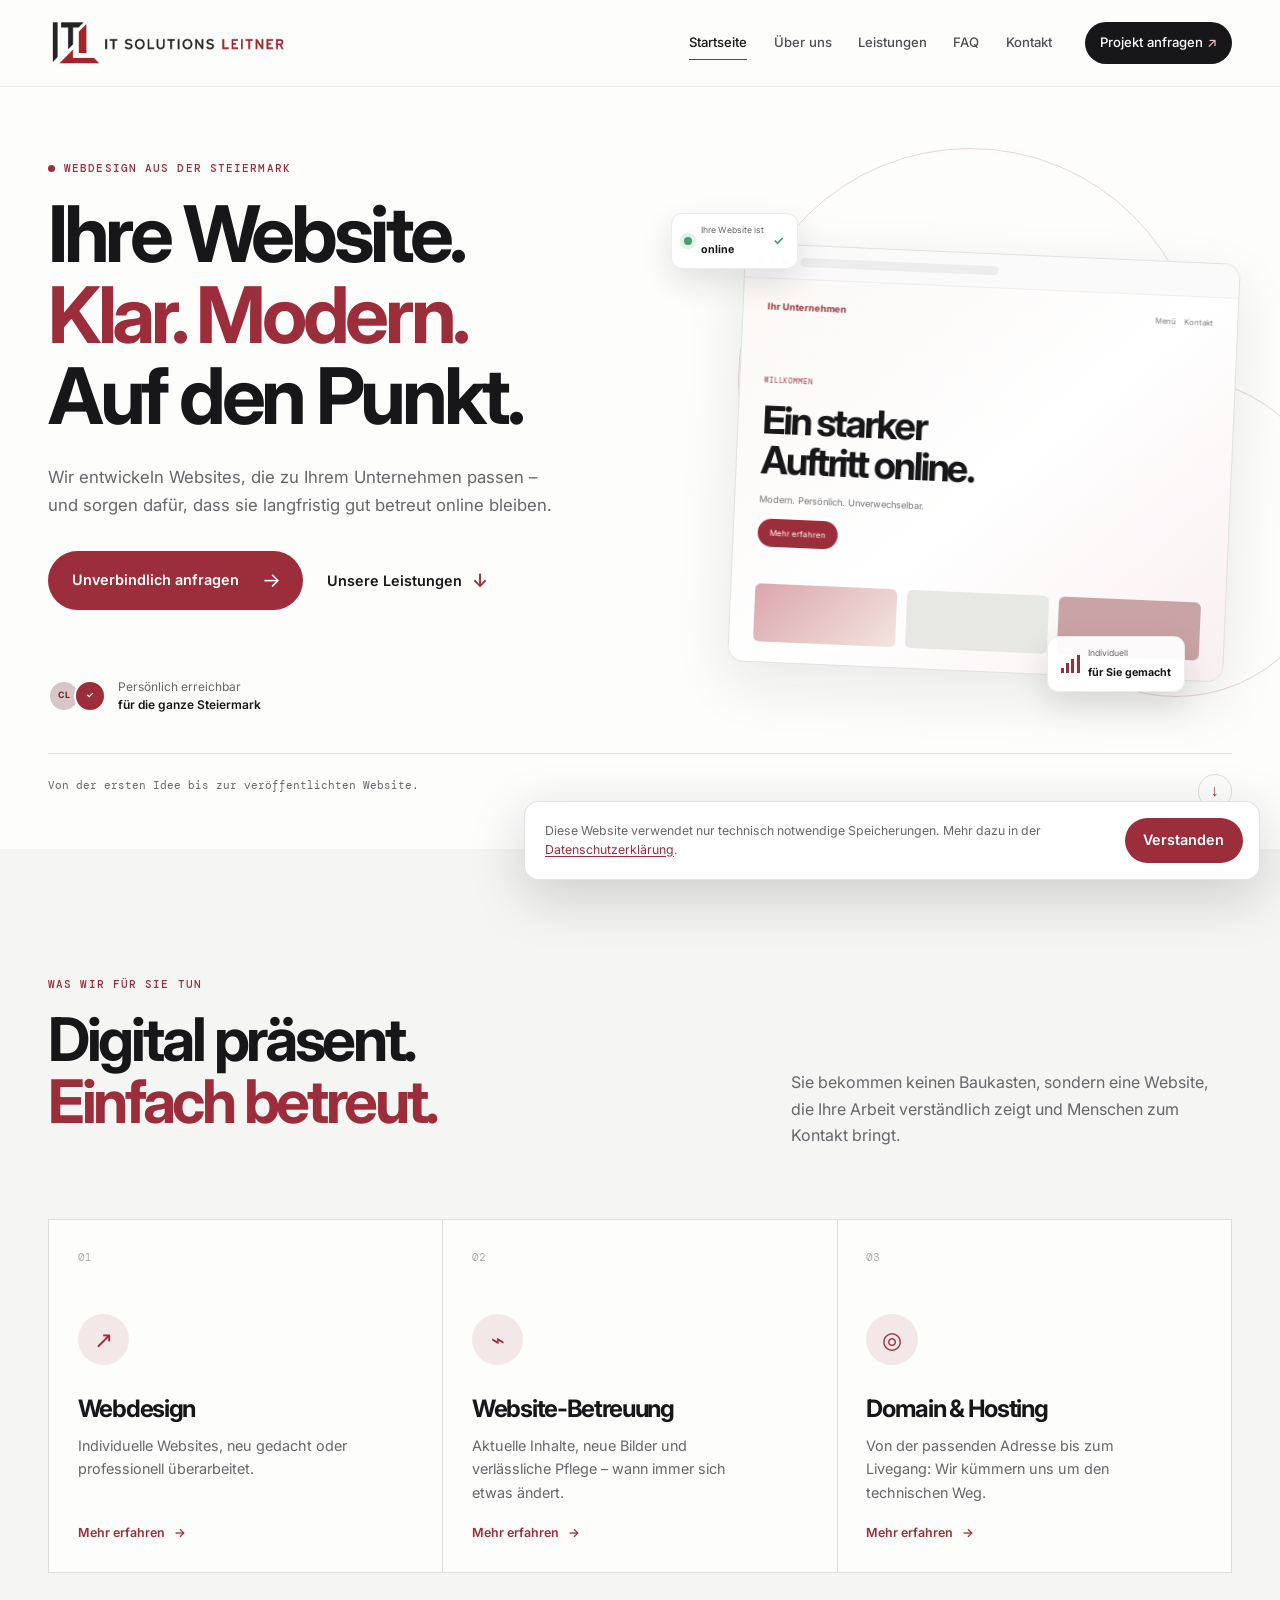
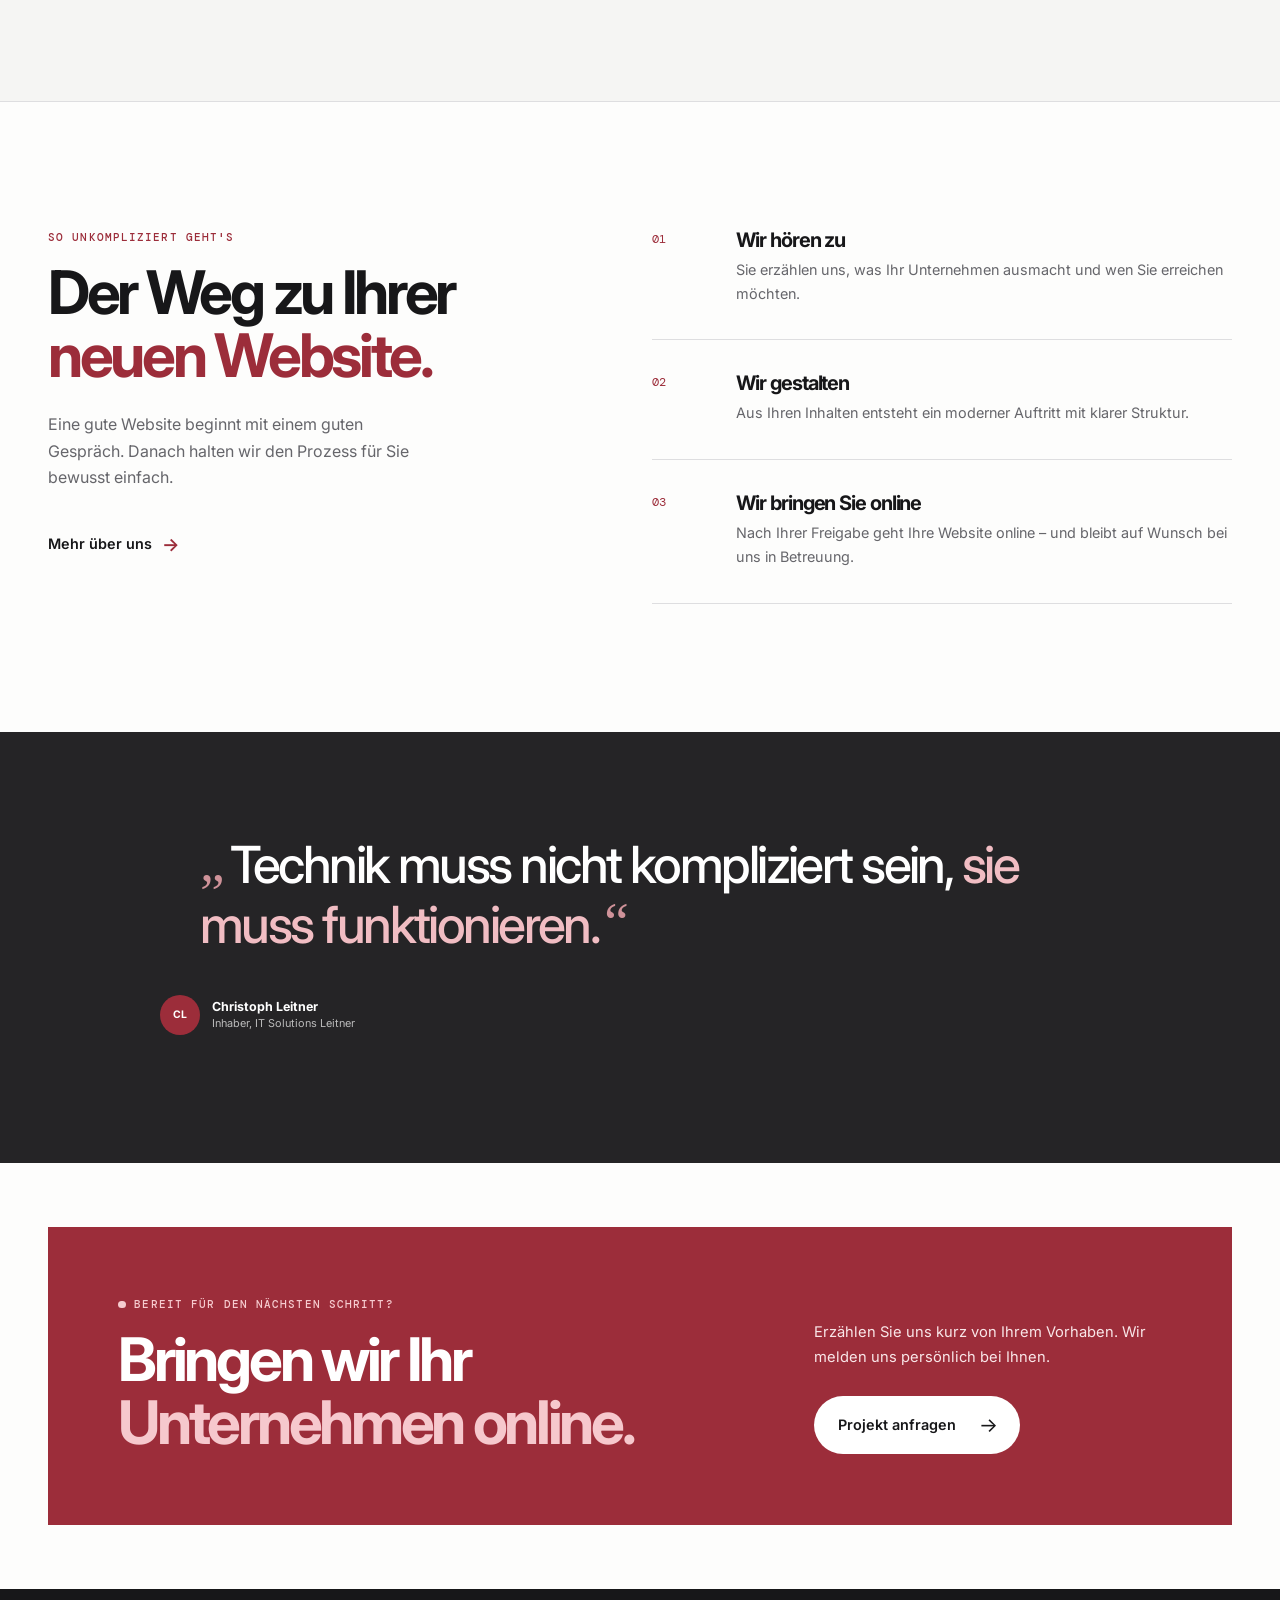
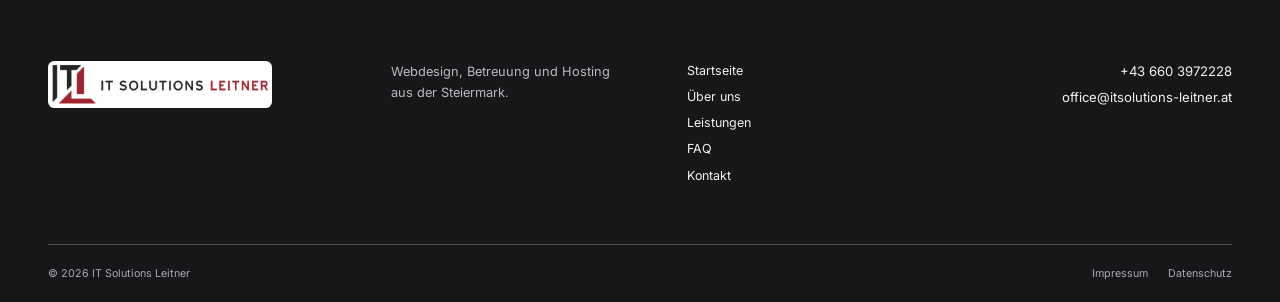
==== commit 259e299e: "v9.0 Layoutänderungen, Logoänderungen" ====
--- a/index.html
+++ b/index.html
@@ -26,7 +26,7 @@
           aria-label="IT Solutions Leitner – Startseite"
           ><img
             class="brand-logo"
-            src="images/Logo_IT_Solutions_Leitner_transparent.png"
+            src="images/logo-header-transparent.png"
             alt="IT Solutions Leitner"
         /></a>
         <button
@@ -136,7 +136,7 @@
           <div class="service-grid">
             <article class="service-card reveal">
               <div class="card-number">01</div>
-              <div class="service-icon">↗</div>
+              <div class="service-icon" aria-hidden="true">↗︎</div>
               <h3>Webdesign</h3>
               <p>
                 Individuelle Websites, neu gedacht oder professionell
@@ -271,7 +271,7 @@
         <a class="brand brand-footer" href="index.html"
           ><img
             class="brand-logo brand-logo-footer"
-            src="images/Logo_IT_Solutions_Leitner_weißer_Hintergrund.png"
+            src="images/logo-footer-white.png"
             alt="IT Solutions Leitner"
         /></a>
         <p>Webdesign, Betreuung und Hosting<br />aus der Steiermark.</p>
--- a/css/style.css
+++ b/css/style.css
@@ -222,10 +222,9 @@
   flex-shrink: 0;
 }
 .brand-logo {
+  display: block;
   width: 15rem;
-  height: 3.35rem;
-  object-fit: cover;
-  object-position: center;
+  height: auto;
 }
 .primary-nav {
   display: flex;
@@ -597,14 +596,6 @@
 .page-hero h1 {
   margin-bottom: 1.35rem;
 }
-.about-title {
-  font-size: clamp(2rem, 5.5vw, 5.3rem);
-}
-.about-title > span,
-.about-title > em {
-  display: block;
-  white-space: nowrap;
-}
 .page-intro {
   max-width: 40rem;
   margin: 0 auto;
@@ -661,6 +652,7 @@
   border-radius: 50%;
   background: var(--accent-pale);
   color: var(--accent);
+  font-family: "DM Mono", monospace;
   font-size: 1.45rem;
 }
 .service-card h3 {
@@ -1214,33 +1206,24 @@
 .faq-layout {
   display: grid;
   grid-template-columns: 0.65fr 1fr;
-  gap: clamp(3rem, 10vw, 10rem);
   align-items: start;
+  gap: clamp(3rem, 8vw, 8rem);
 }
 .faq-sidebar {
   position: sticky;
   top: 2rem;
+  text-align: left;
 }
 .faq-sidebar p:not(.eyebrow) {
   max-width: 20rem;
   color: var(--muted);
 }
 .accordion {
+  width: 100%;
   border-top: 1px solid var(--line);
 }
 .accordion details {
   border-bottom: 1px solid var(--line);
-  transition:
-    background-color 0.3s ease,
-    border-color 0.3s ease;
-}
-.accordion details[open] {
-  border-color: rgba(156, 45, 58, 0.28);
-  background: linear-gradient(
-    90deg,
-    rgba(244, 231, 232, 0.62),
-    transparent 72%
-  );
 }
 .accordion summary {
   display: flex;
@@ -1251,34 +1234,31 @@
   list-style: none;
   font-weight: 600;
   cursor: pointer;
-  transition:
-    color 0.25s ease,
-    padding 0.3s ease;
 }
 .accordion summary::-webkit-details-marker {
   display: none;
 }
 .accordion details[open] summary {
-  padding: 1.45rem 1.2rem 0.85rem;
+  padding-bottom: 0.85rem;
   color: var(--accent);
 }
 .accordion summary span {
   color: var(--accent);
+  font-size: 0;
+  font-weight: 400;
+}
+.accordion summary span::before {
+  content: "+";
   font-size: 1.45rem;
-  font-weight: 400;
-  transition: transform 0.35s cubic-bezier(0.2, 0.8, 0.2, 1);
-}
-.accordion details[open] summary span {
-  transform: rotate(45deg);
+}
+.accordion details[open] summary span::before {
+  content: "−";
 }
 .faq-answer {
-  max-width: 39rem;
+  max-width: 46rem;
   padding: 0 3rem 1.5rem 0;
   color: var(--muted);
   font-size: 0.9rem;
-}
-.accordion details[open] .faq-answer {
-  animation: faq-answer-in 0.42s cubic-bezier(0.2, 0.8, 0.2, 1) both;
 }
 .accordion details p {
   margin: 0;
@@ -1595,16 +1575,6 @@
     transform: translateY(-0.65rem);
   }
 }
-@keyframes faq-answer-in {
-  from {
-    opacity: 0;
-    transform: translateY(-0.5rem);
-  }
-  to {
-    opacity: 1;
-    transform: translateY(0);
-  }
-}
 @keyframes marker-pulse {
   0%,
   100% {
@@ -1664,7 +1634,6 @@
 }
 .brand-logo-footer {
   width: 14rem;
-  height: 3.2rem;
   border-radius: 0.4rem;
   background: var(--white);
 }
@@ -1833,7 +1802,6 @@
   }
   .brand-logo {
     width: 11.5rem;
-    height: 2.7rem;
   }
   .menu-toggle {
     display: grid;
@@ -1893,11 +1861,15 @@
   .hero h1 {
     font-size: clamp(2.8rem, 14vw, 4.8rem);
   }
-  .about-title {
-    font-size: clamp(1.7rem, 8vw, 2.4rem);
+  .hero-copy .button-row {
+    align-items: center;
+    flex-direction: column;
+    justify-content: center;
+    gap: 1rem;
   }
   .hero-visual {
     min-height: 22rem;
+    margin-bottom: 2.5rem;
   }
   .browser-window {
     top: 13%;
@@ -1922,18 +1894,34 @@
     width: 14rem;
     height: 14rem;
   }
+  .hero-foot {
+    position: relative;
+    z-index: 4;
+    gap: 1rem;
+    margin-top: 0;
+    background: var(--paper);
+  }
   .hero-foot p {
-    max-width: 17rem;
+    max-width: none;
+    margin-bottom: 0;
+    line-height: 1.55;
   }
   .service-grid,
   .values-grid {
     grid-template-columns: 1fr;
   }
   .service-card {
-    min-height: 18rem;
+    display: flex;
+    min-height: 20rem;
+    flex-direction: column;
   }
   .service-icon {
     margin: 1.8rem 0 1.5rem;
+  }
+  .service-card > a {
+    position: static;
+    margin-top: auto;
+    padding-top: 1.5rem;
   }
   .section-heading {
     margin-bottom: 2.5rem;
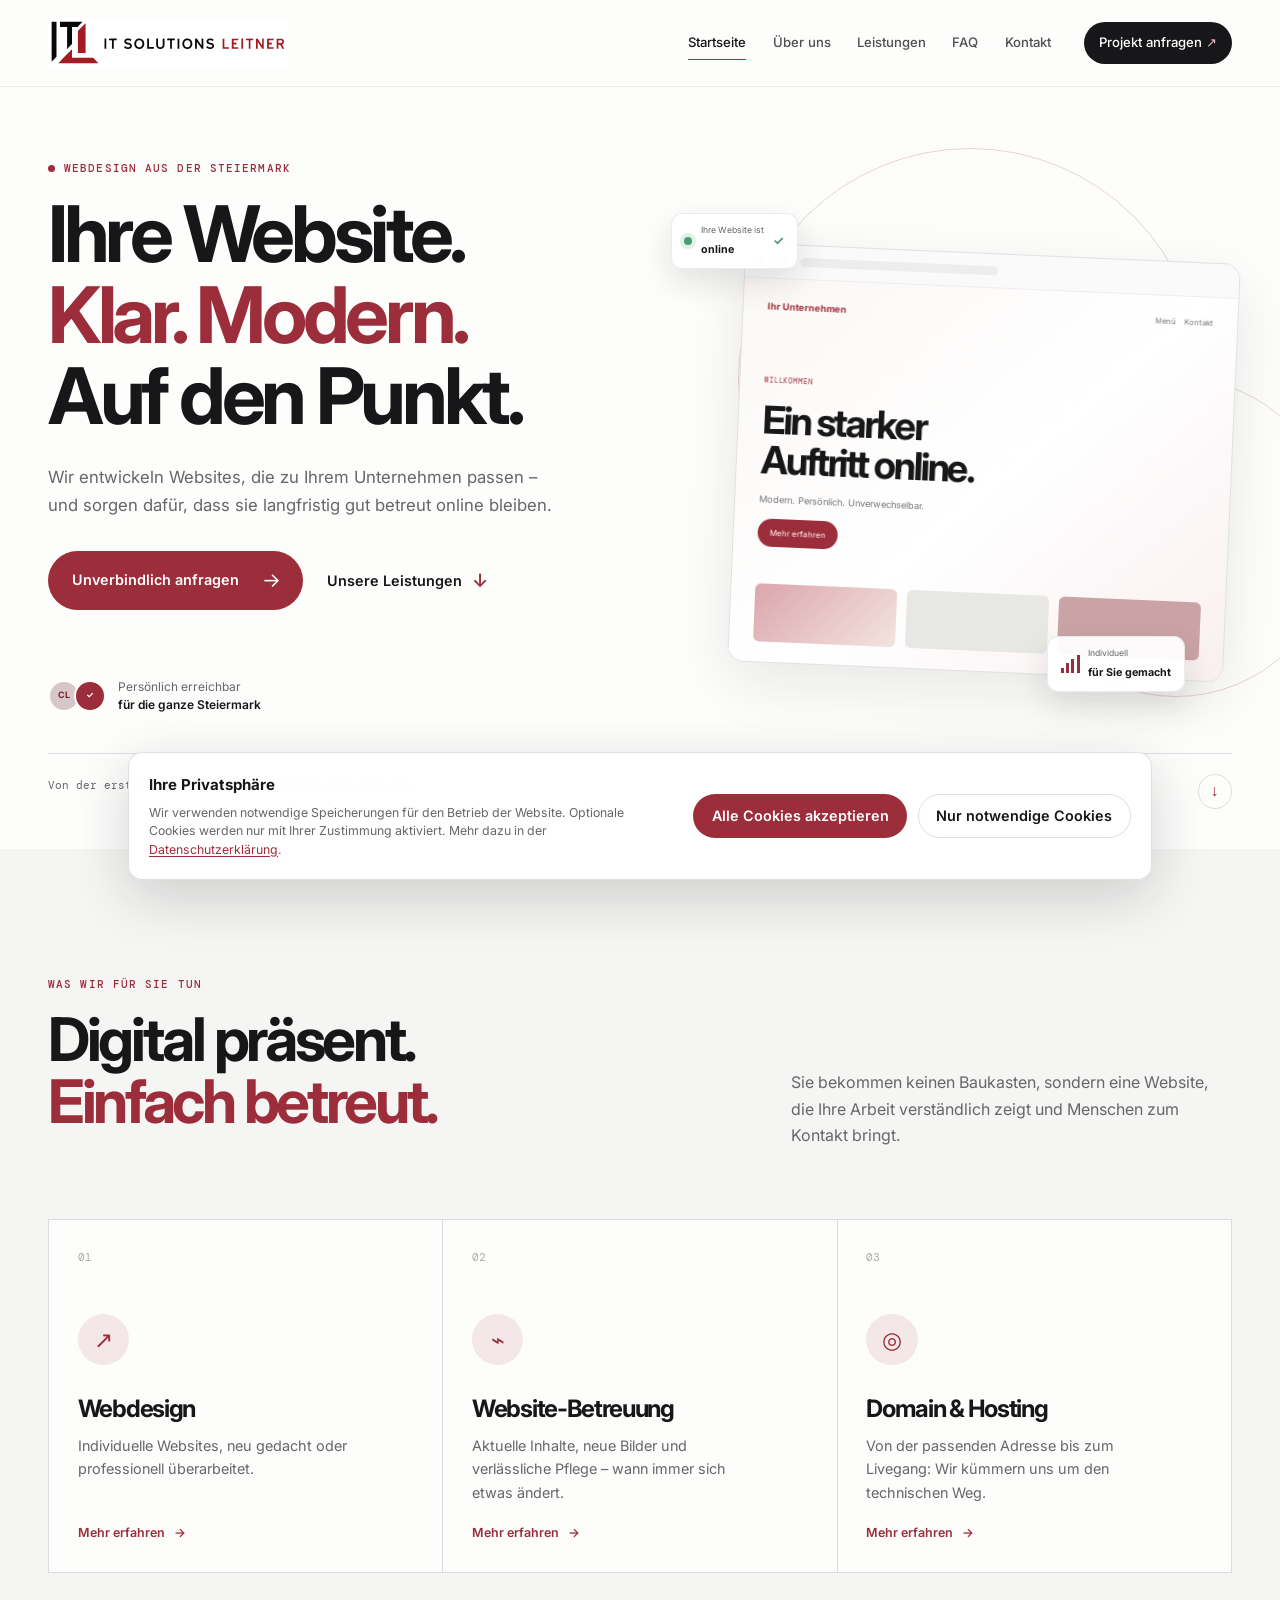
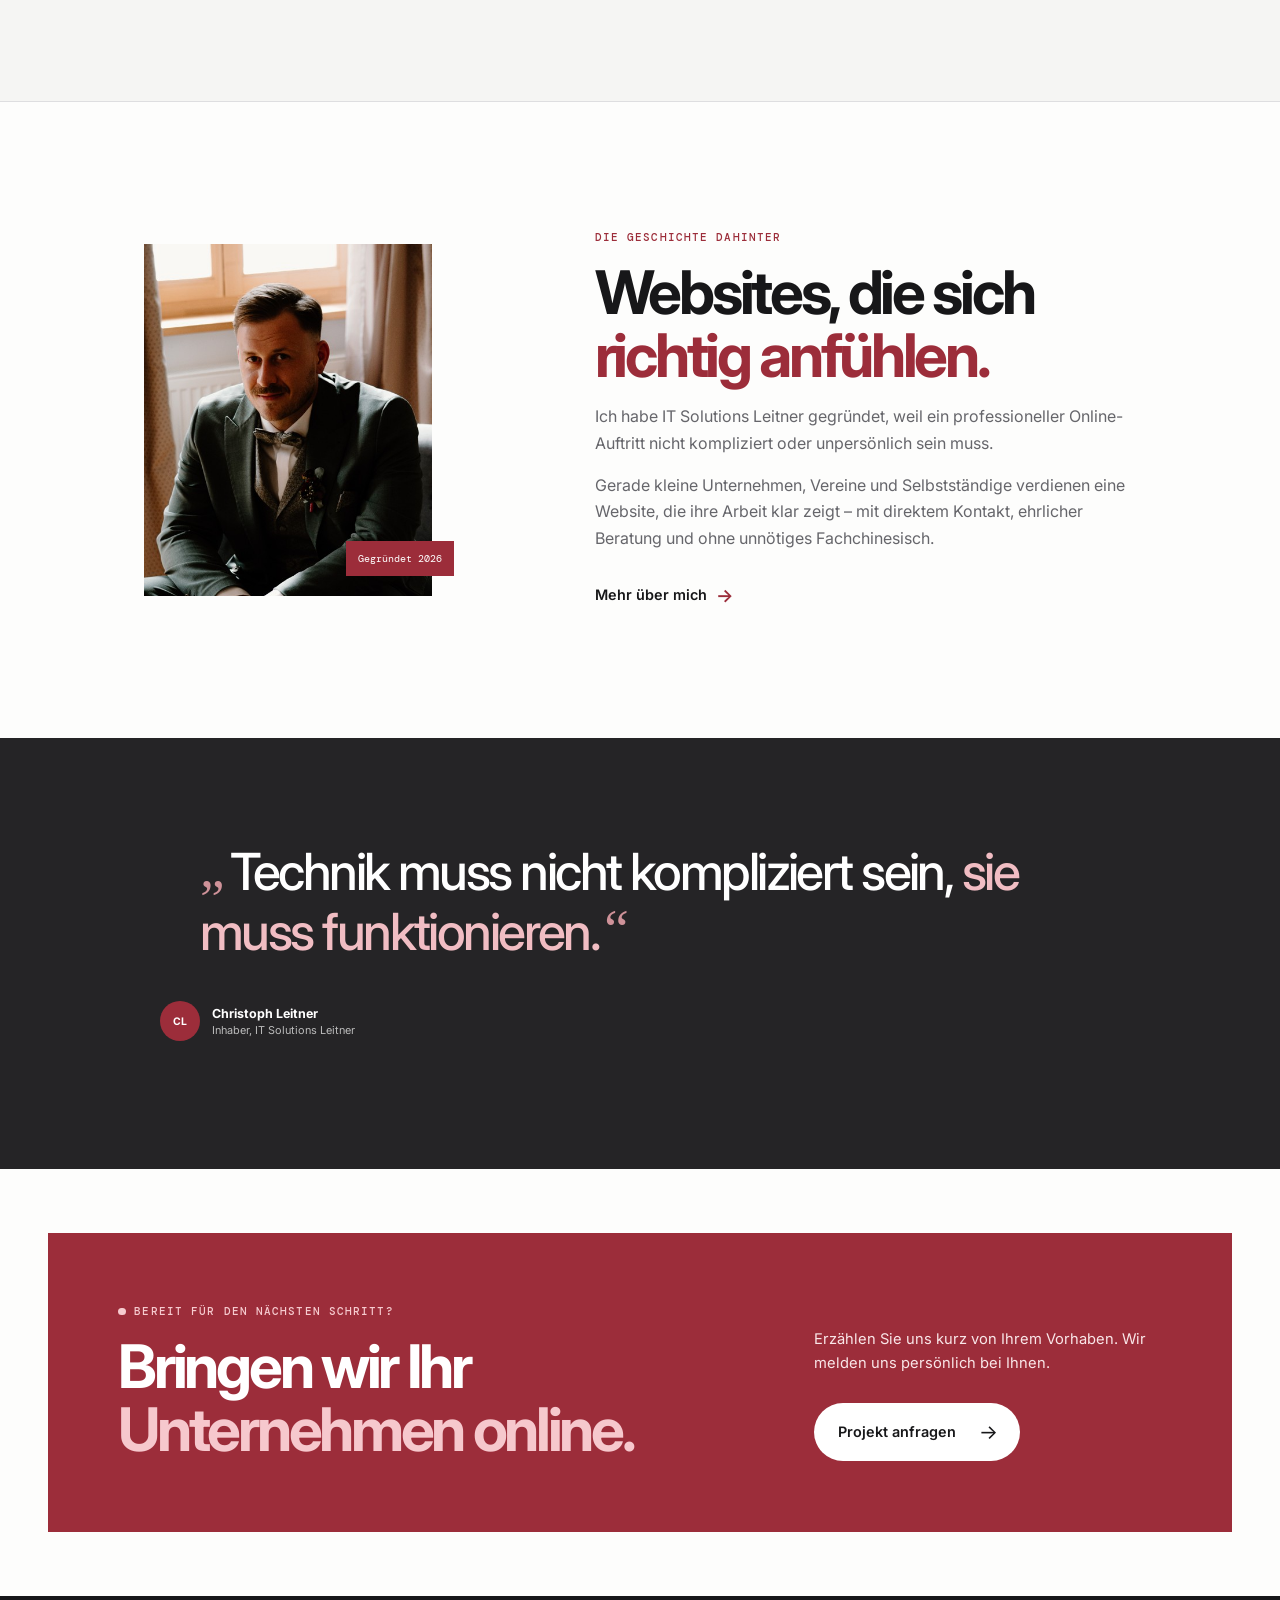
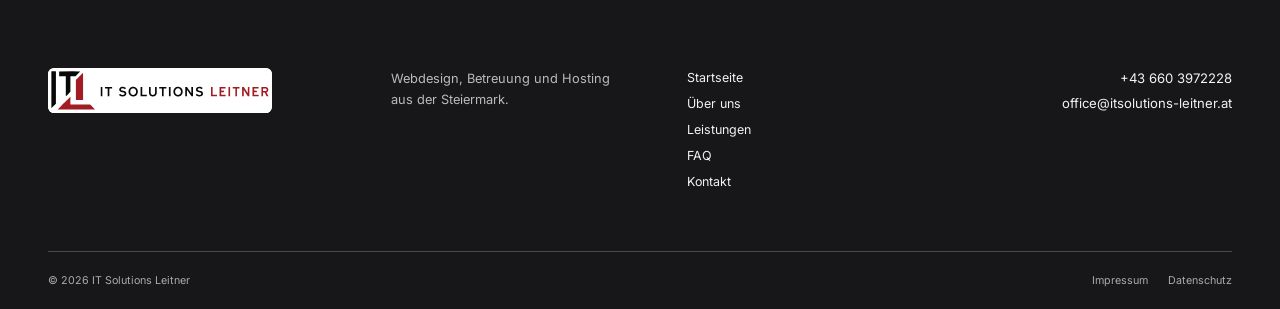
==== commit 78bdc4cc: "v10.0 Designanpassungen, Impressum, Datenschutz" ====
--- a/index.html
+++ b/index.html
@@ -26,7 +26,7 @@
           aria-label="IT Solutions Leitner – Startseite"
           ><img
             class="brand-logo"
-            src="images/logo-header-transparent.png"
+            src="images/it-solutions-leitner-weisser-hintergrund_svg.svg"
             alt="IT Solutions Leitner"
         /></a>
         <button
@@ -44,7 +44,7 @@
           ><a href="leistungen.html">Leistungen</a><a href="faq.html">FAQ</a
           ><a href="kontakt.html">Kontakt</a>
           <a class="nav-cta" href="kontakt.html"
-            >Projekt anfragen <span aria-hidden="true">↗</span></a
+            >Projekt anfragen <span aria-hidden="true">↗︎</span></a
           >
         </nav>
       </div>
@@ -180,51 +180,31 @@
         </div>
       </section>
 
-      <section class="section process-section">
-        <div class="container process-layout">
-          <div class="process-copy reveal">
-            <p class="eyebrow">So unkompliziert geht's</p>
-            <h2>Der Weg zu Ihrer<br /><em>neuen Website.</em></h2>
+      <section class="section founder-intro-section">
+        <div class="container founder-intro-grid">
+          <div class="founder-intro-photo reveal">
+            <img
+              src="images/christoph_foto.jpg"
+              alt="Christoph Leitner, Gründer von IT Solutions Leitner"
+            />
+            <span>Gegründet 2026</span>
+          </div>
+          <div class="founder-intro-copy reveal reveal-delay">
+            <p class="eyebrow">Die Geschichte dahinter</p>
+            <h2>Websites, die sich<br /><em>richtig anfühlen.</em></h2>
             <p>
-              Eine gute Website beginnt mit einem guten Gespräch. Danach halten
-              wir den Prozess für Sie bewusst einfach.
+              Ich habe IT Solutions Leitner gegründet, weil ein professioneller
+              Online-Auftritt nicht kompliziert oder unpersönlich sein muss.
+            </p>
+            <p>
+              Gerade kleine Unternehmen, Vereine und Selbstständige verdienen
+              eine Website, die ihre Arbeit klar zeigt – mit direktem Kontakt,
+              ehrlicher Beratung und ohne unnötiges Fachchinesisch.
             </p>
             <a class="text-link" href="ueber-uns.html"
-              >Mehr über uns <span>→</span></a
+              >Mehr über mich <span>→</span></a
             >
           </div>
-          <ol class="process-list reveal">
-            <li>
-              <span>01</span>
-              <div>
-                <h3>Wir hören zu</h3>
-                <p>
-                  Sie erzählen uns, was Ihr Unternehmen ausmacht und wen Sie
-                  erreichen möchten.
-                </p>
-              </div>
-            </li>
-            <li>
-              <span>02</span>
-              <div>
-                <h3>Wir gestalten</h3>
-                <p>
-                  Aus Ihren Inhalten entsteht ein moderner Auftritt mit klarer
-                  Struktur.
-                </p>
-              </div>
-            </li>
-            <li>
-              <span>03</span>
-              <div>
-                <h3>Wir bringen Sie online</h3>
-                <p>
-                  Nach Ihrer Freigabe geht Ihre Website online – und bleibt auf
-                  Wunsch bei uns in Betreuung.
-                </p>
-              </div>
-            </li>
-          </ol>
         </div>
       </section>
 
@@ -271,7 +251,7 @@
         <a class="brand brand-footer" href="index.html"
           ><img
             class="brand-logo brand-logo-footer"
-            src="images/logo-footer-white.png"
+            src="images/it-solutions-leitner-weisser-hintergrund_svg.svg"
             alt="IT Solutions Leitner"
         /></a>
         <p>Webdesign, Betreuung und Hosting<br />aus der Steiermark.</p>
@@ -302,13 +282,30 @@
       aria-label="Cookie-Hinweis"
       hidden
     >
-      <p>
-        Diese Website verwendet nur technisch notwendige Speicherungen. Mehr
-        dazu in der <a href="datenschutz.html">Datenschutzerklärung</a>.
-      </p>
-      <button class="button button-primary" type="button" data-cookie-accept>
-        Verstanden
-      </button>
+      <div class="cookie-copy">
+        <strong>Ihre Privatsphäre</strong>
+        <p>
+          Wir verwenden notwendige Speicherungen für den Betrieb der Website.
+          Optionale Cookies werden nur mit Ihrer Zustimmung aktiviert. Mehr dazu
+          in der <a href="datenschutz.html">Datenschutzerklärung</a>.
+        </p>
+      </div>
+      <div class="cookie-actions">
+        <button
+          class="button button-primary"
+          type="button"
+          data-cookie-accept-all
+        >
+          Alle Cookies akzeptieren
+        </button>
+        <button
+          class="button button-outline"
+          type="button"
+          data-cookie-accept-necessary
+        >
+          Nur notwendige Cookies
+        </button>
+      </div>
     </aside>
     <script src="js/script.js"></script>
   </body>
--- a/css/style.css
+++ b/css/style.css
@@ -286,6 +286,8 @@
 .nav-cta span {
   display: inline-block;
   color: #f5b8c0;
+  font-family: "DM Mono", monospace;
+  font-variant-emoji: text;
   transition: transform 0.25s ease;
 }
 .nav-cta:hover {
@@ -680,6 +682,49 @@
 }
 .process-section {
   border-top: 1px solid var(--line);
+}
+.founder-intro-section {
+  border-top: 1px solid var(--line);
+}
+.founder-intro-grid {
+  display: grid;
+  grid-template-columns: minmax(13rem, 0.62fr) minmax(0, 1fr);
+  align-items: center;
+  gap: clamp(3rem, 9vw, 8rem);
+  max-width: 62rem;
+}
+.founder-intro-photo {
+  position: relative;
+  max-width: 18rem;
+}
+.founder-intro-photo img {
+  display: block;
+  width: 100%;
+  height: 22rem;
+  object-fit: cover;
+  object-position: 50% 35%;
+}
+.founder-intro-photo span {
+  position: absolute;
+  right: -1.4rem;
+  bottom: 1.25rem;
+  padding: 0.6rem 0.75rem;
+  background: var(--accent);
+  color: var(--white);
+  font-family: "DM Mono", monospace;
+  font-size: 0.6rem;
+}
+.founder-intro-copy {
+  max-width: 35rem;
+}
+.founder-intro-copy h2 {
+  margin-bottom: 1rem;
+}
+.founder-intro-copy > p:not(.eyebrow) {
+  color: var(--muted);
+}
+.founder-intro-copy .text-link {
+  margin-top: 0.8rem;
 }
 .process-layout {
   display: grid;
@@ -1168,13 +1213,15 @@
   right: 1.25rem;
   bottom: 1.25rem;
   left: 1.25rem;
-  display: flex;
+  display: grid;
+  grid-template-columns: minmax(0, 1fr) auto;
   align-items: center;
   justify-content: space-between;
-  width: min(calc(100% - 2.5rem), 46rem);
+  width: min(calc(100% - 2.5rem), 64rem);
   gap: 1.5rem;
+  margin-right: auto;
   margin-left: auto;
-  padding: 1rem 1rem 1rem 1.25rem;
+  padding: 1.25rem;
   border: 1px solid rgba(23, 23, 25, 0.13);
   border-radius: 0.9rem;
   background: rgba(255, 255, 255, 0.98);
@@ -1184,7 +1231,13 @@
 .cookie-banner[hidden] {
   display: none;
 }
-.cookie-banner p {
+.cookie-copy strong {
+  display: block;
+  margin-bottom: 0.35rem;
+  font-size: 0.94rem;
+}
+.cookie-copy p {
+  max-width: 38rem;
   margin: 0;
   color: var(--muted);
   font-size: 0.77rem;
@@ -1199,6 +1252,12 @@
   min-height: 2.8rem;
   flex-shrink: 0;
   padding: 0.65rem 1.1rem;
+  white-space: nowrap;
+}
+.cookie-actions {
+  display: flex;
+  align-items: center;
+  gap: 0.65rem;
 }
 .faq-section {
   padding-top: 3rem;
@@ -1507,6 +1566,16 @@
   color: #55242b;
   font-size: 0.85rem;
 }
+.legal-placeholder {
+  display: inline;
+  padding: 0.1rem 0.3rem;
+  border-radius: 0.18rem;
+  background: #fde7c7;
+  color: #7a3d00;
+  font-weight: 700;
+  box-decoration-break: clone;
+  -webkit-box-decoration-break: clone;
+}
 
 /* === 8. KOMPONENTEN (Cards, Team, FAQ etc.) === */
 .reveal {
@@ -1710,6 +1779,7 @@
   }
   .hero-grid,
   .story-grid,
+  .founder-intro-grid,
   .process-layout,
   .faq-layout,
   .contact-grid {
@@ -1897,9 +1967,10 @@
   .hero-foot {
     position: relative;
     z-index: 4;
+    align-items: flex-start;
     gap: 1rem;
-    margin-top: 0;
-    background: var(--paper);
+    margin-top: 3rem;
+    padding-top: 1.15rem;
   }
   .hero-foot p {
     max-width: none;
@@ -1968,6 +2039,19 @@
   .story-grid {
     gap: 3rem;
   }
+  .founder-intro-grid {
+    gap: 2.25rem;
+  }
+  .founder-intro-photo {
+    max-width: 14rem;
+  }
+  .founder-intro-photo img {
+    height: 17rem;
+  }
+  .founder-intro-photo span {
+    right: -0.75rem;
+    bottom: 0.85rem;
+  }
   .portrait-photo,
   .portrait-photo img {
     min-height: 23rem;
@@ -1994,11 +2078,15 @@
     right: 0.75rem;
     bottom: 0.75rem;
     left: 0.75rem;
+    grid-template-columns: 1fr;
     width: auto;
     align-items: stretch;
-    flex-direction: column;
     gap: 0.85rem;
     padding: 1rem;
+  }
+  .cookie-actions {
+    align-items: stretch;
+    flex-direction: column;
   }
   .cookie-banner .button {
     align-self: stretch;
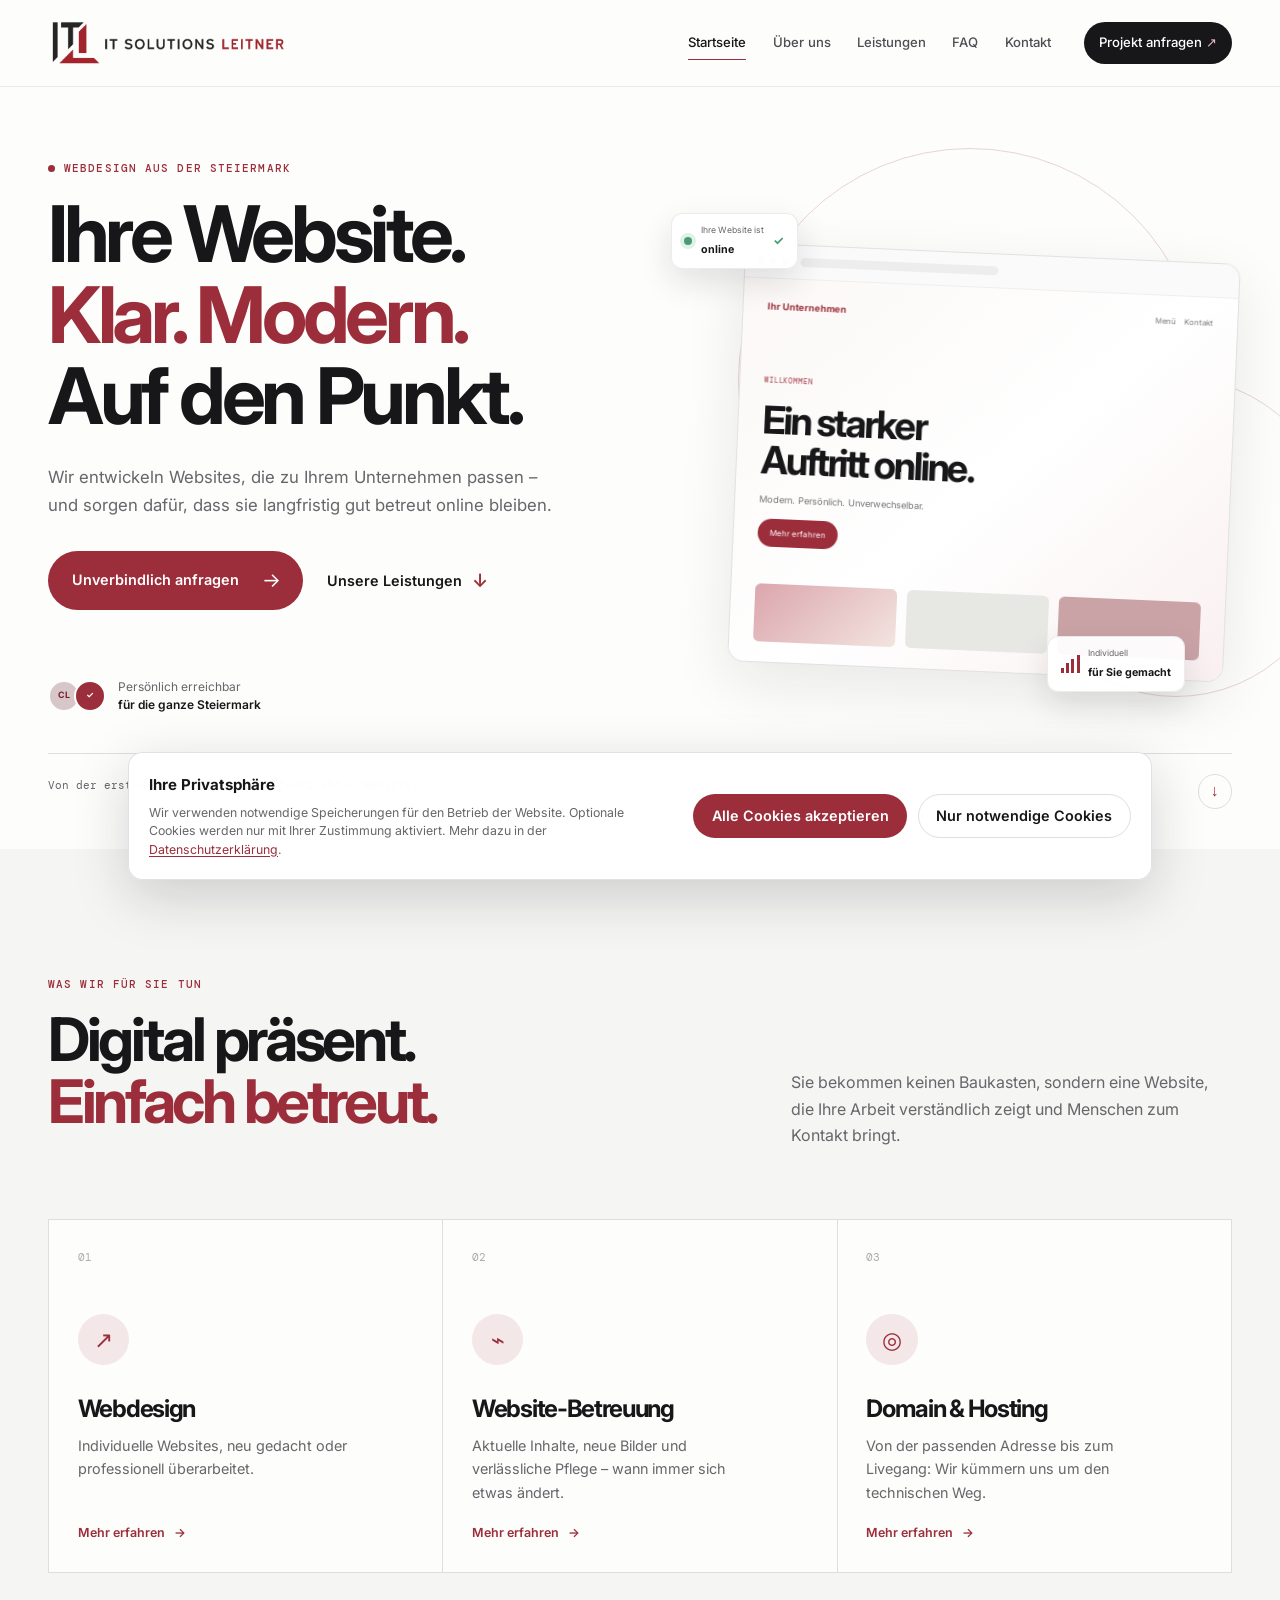
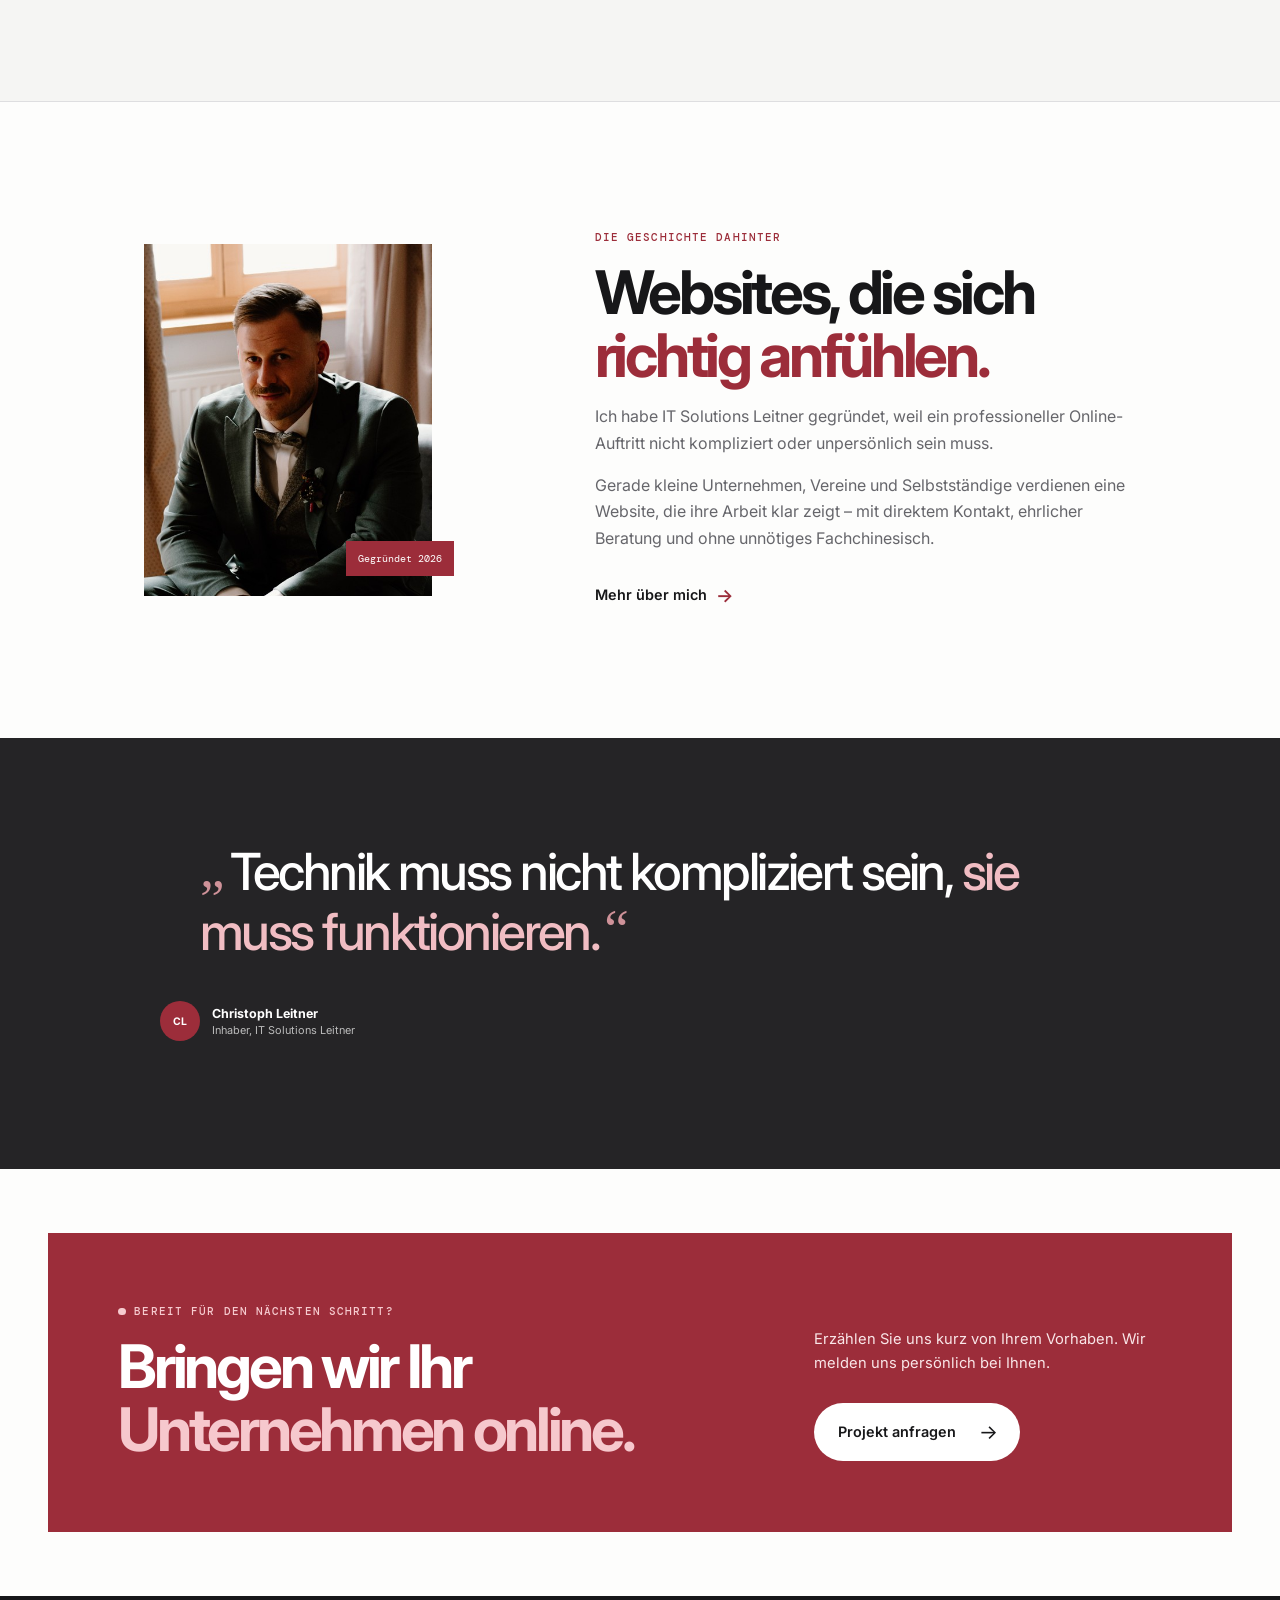
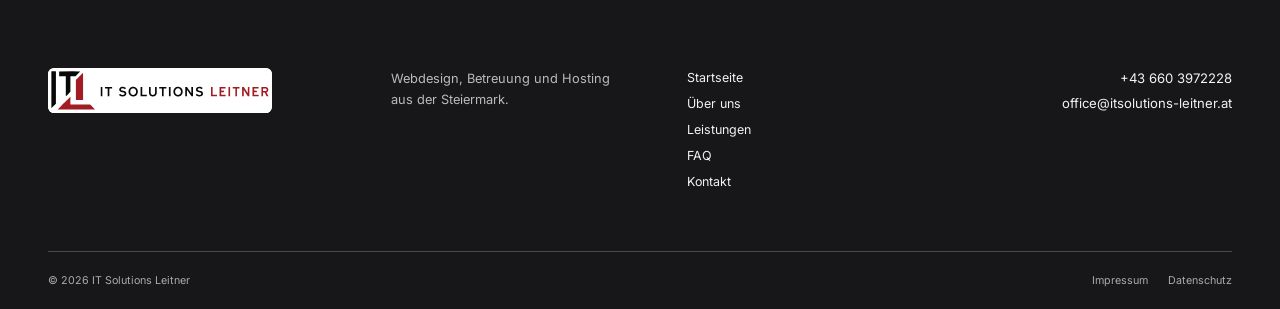
==== commit 9074e220: "v11.0 kleine Änderungen" ====
--- a/index.html
+++ b/index.html
@@ -26,7 +26,7 @@
           aria-label="IT Solutions Leitner – Startseite"
           ><img
             class="brand-logo"
-            src="images/it-solutions-leitner-weisser-hintergrund_svg.svg"
+            src="images/logo-header-transparent.png"
             alt="IT Solutions Leitner"
         /></a>
         <button
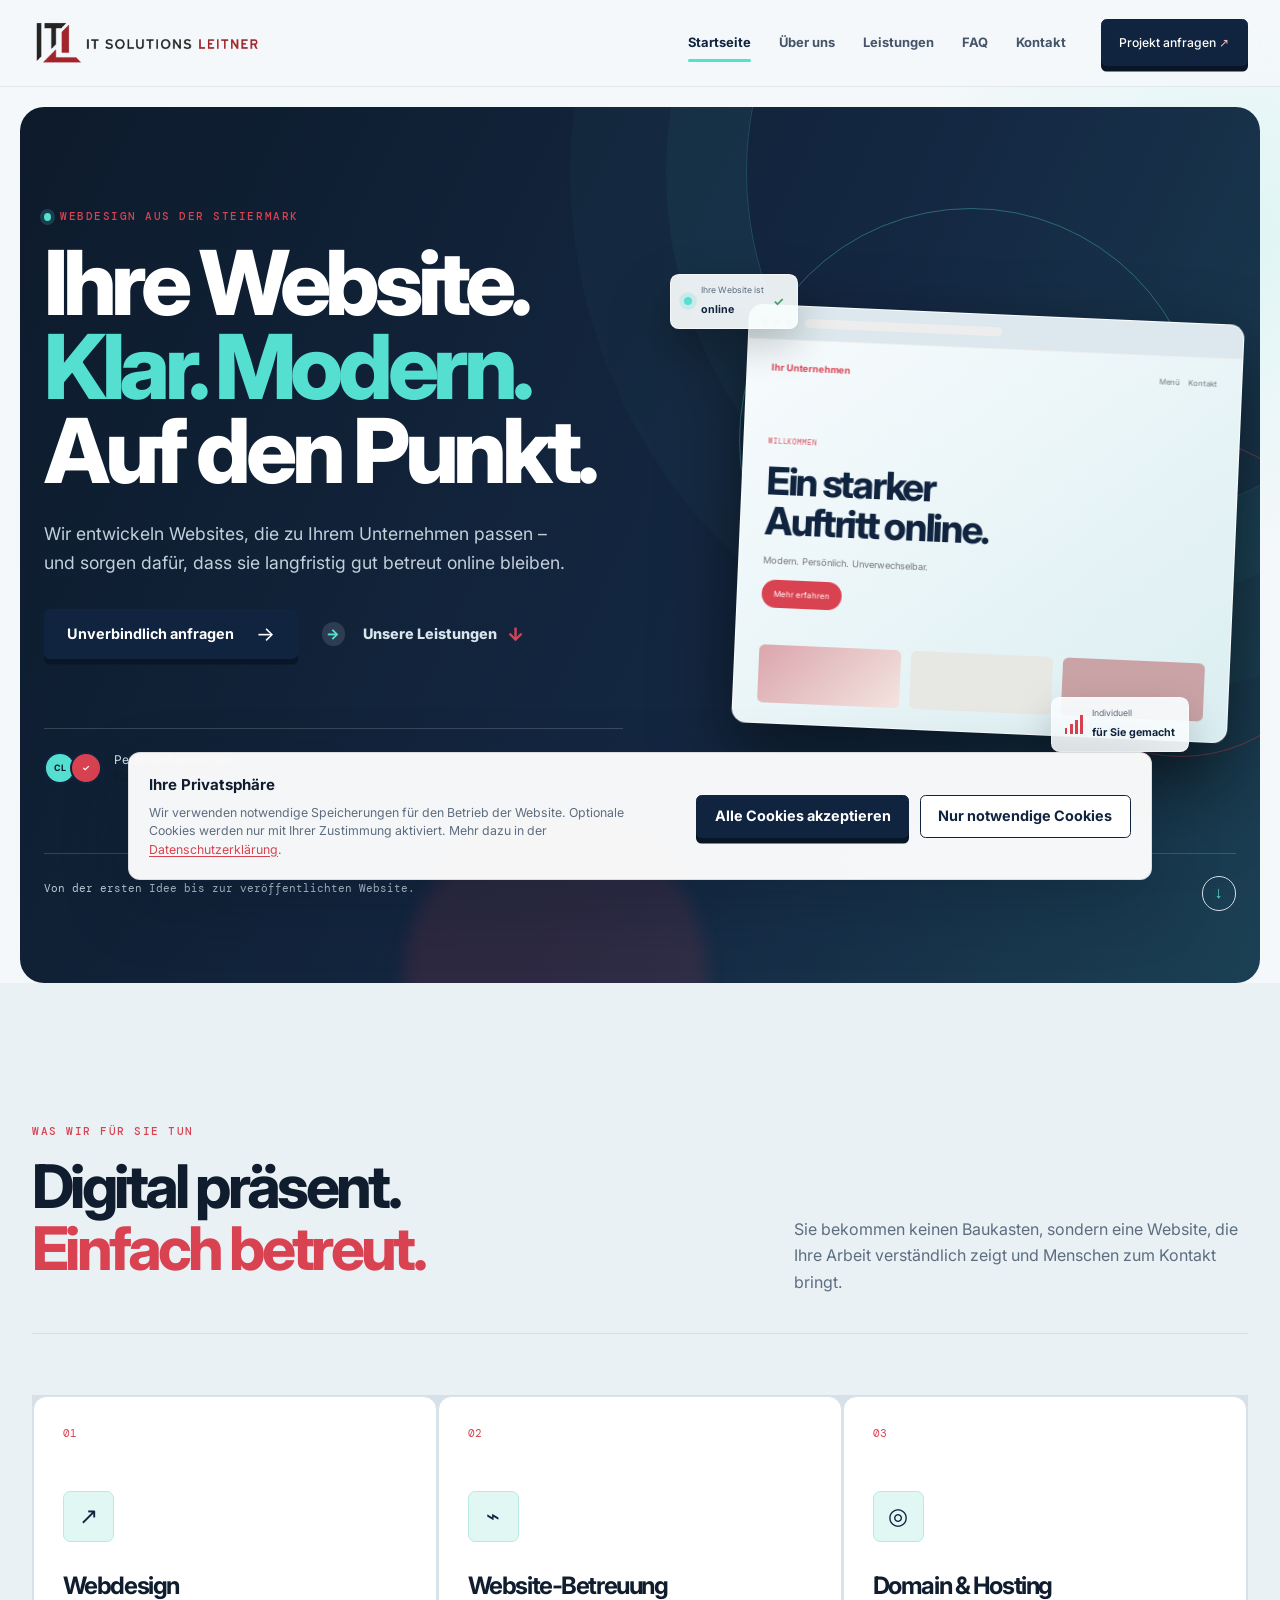
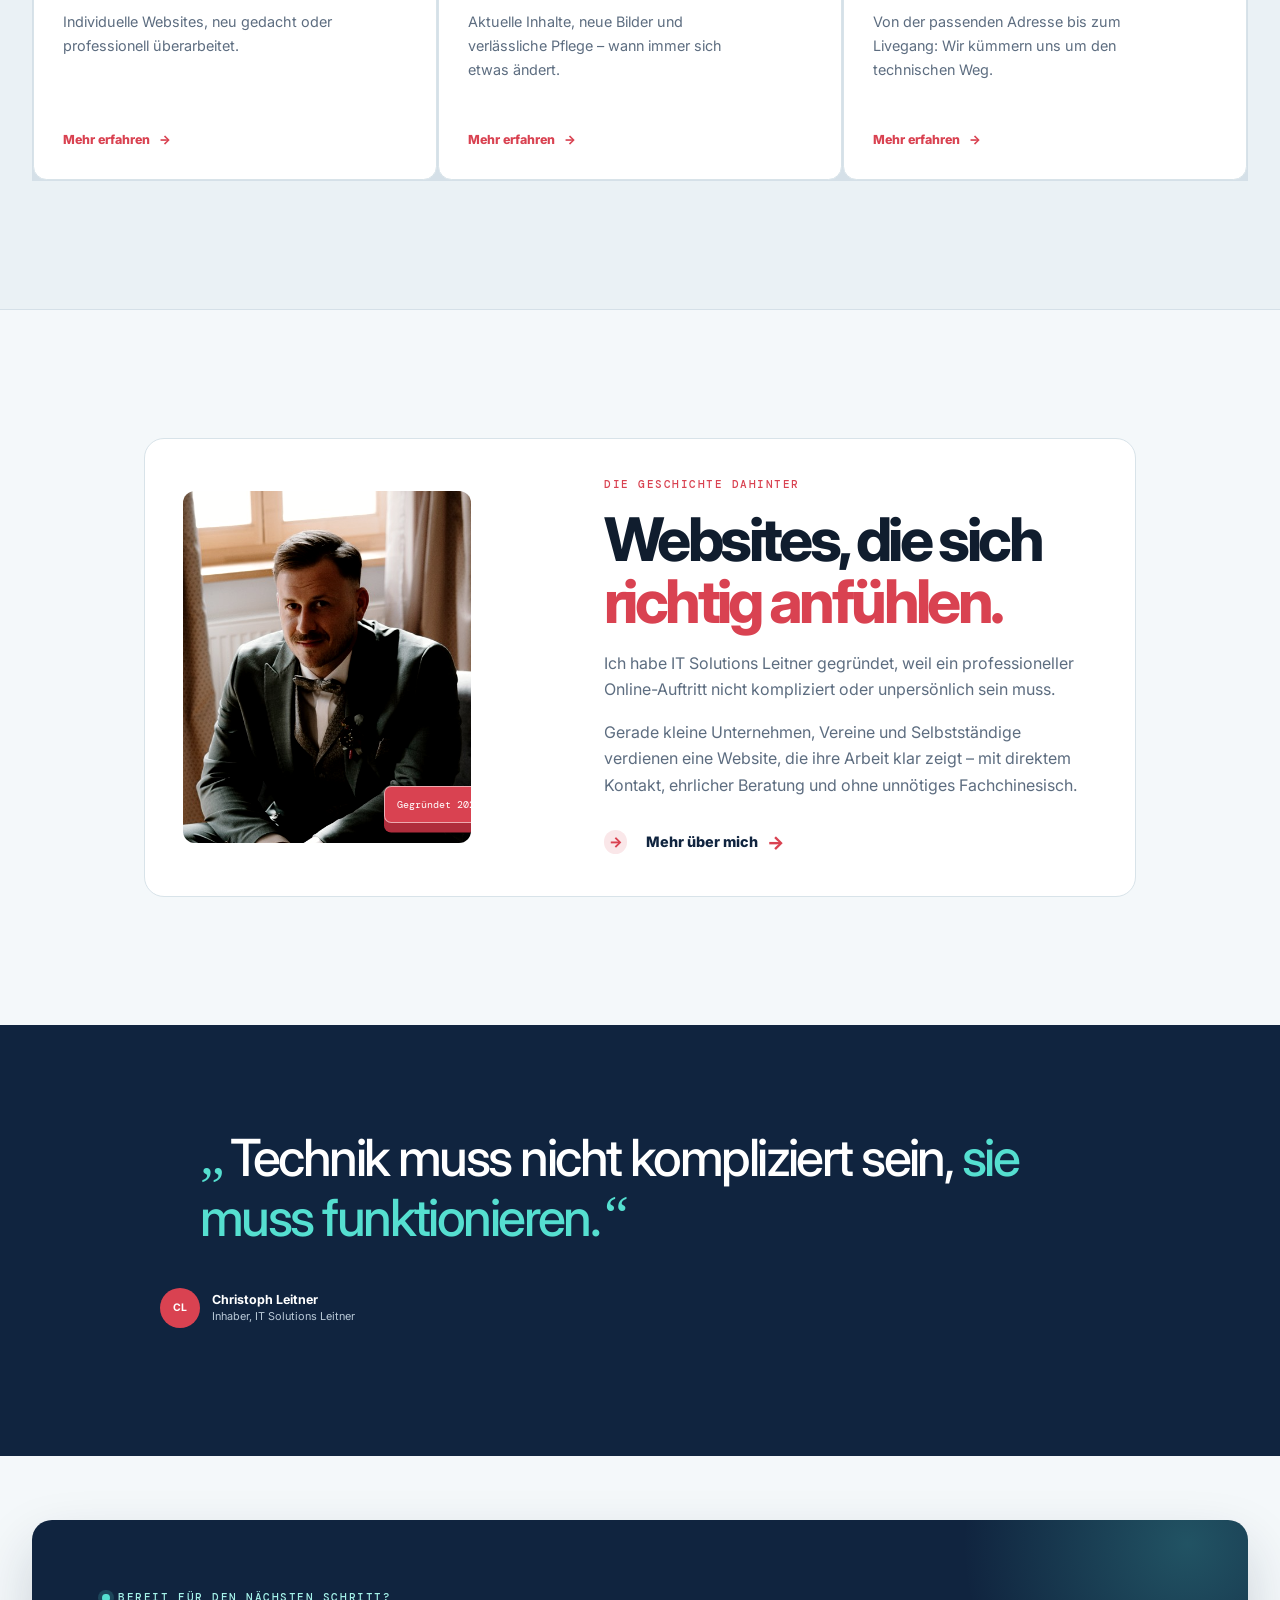
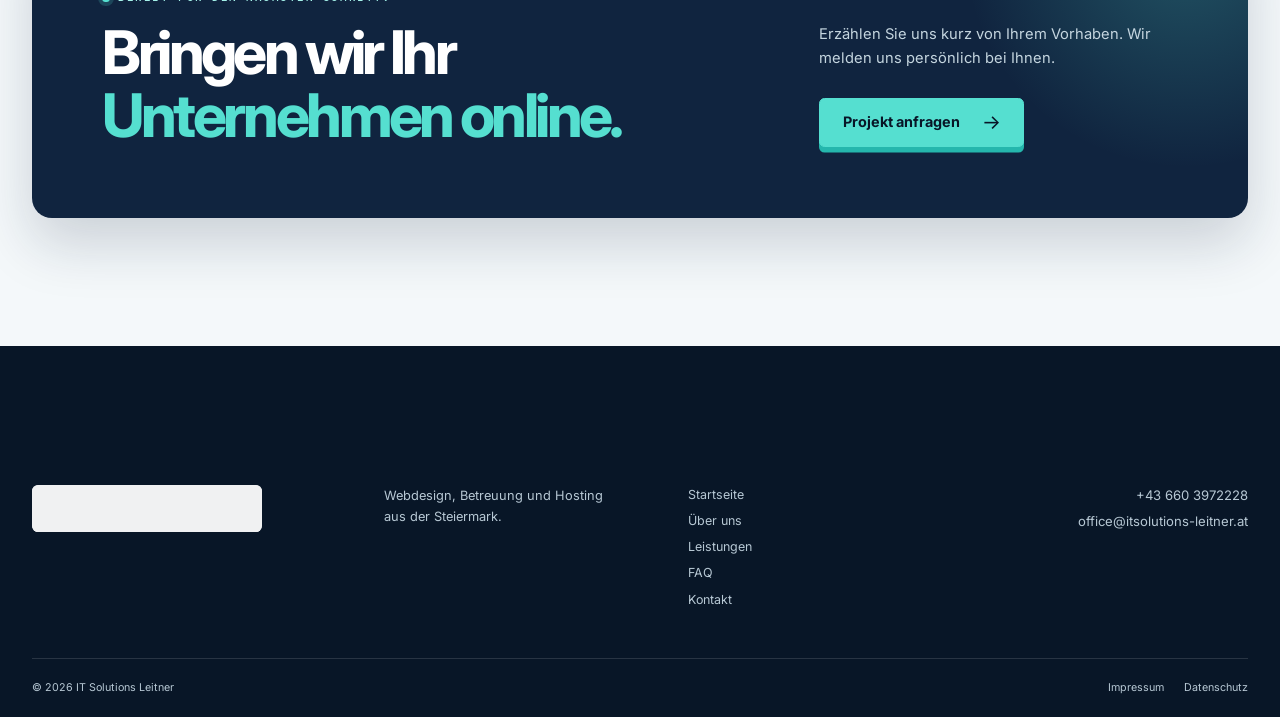
==== commit 031a5890: "v1.0 Erstversion" ====
--- a/index.html
+++ b/index.html
@@ -14,7 +14,7 @@
       href="https://fonts.googleapis.com/css2?family=DM+Mono:wght@400;500&family=Inter:wght@400;500;600;700;800&display=swap"
       rel="stylesheet"
     />
-    <link rel="stylesheet" href="css/style.css" />
+    <link rel="stylesheet" href="css/style.css?v=3" />
   </head>
   <body>
     <a class="skip-link" href="#main-content">Zum Inhalt springen</a>
--- a/css/style.css
+++ b/css/style.css
@@ -2105,3 +2105,818 @@
     text-align: left;
   }
 }
+
+/* === 10. VISUAL REFRESH — IT SOLUTIONS LEITNER === */
+/* A confident, technical visual language: midnight blue, signal red and soft ice. */
+:root {
+  --ink: #101d2e;
+  --muted: #5d6d80;
+  --line: #d5e0e8;
+  --paper: #f4f8fa;
+  --soft: #eaf1f5;
+  --accent: #d94251;
+  --accent-dark: #af2d3c;
+  --accent-pale: #fae7e9;
+  --white: #ffffff;
+  --night: #10243f;
+  --night-deep: #081627;
+  --aqua: #55dfd0;
+  --radius: 0.85rem;
+  --container: 76rem;
+  --shadow: 0 1.4rem 3.5rem rgba(16, 36, 63, 0.12);
+}
+
+body {
+  background:
+    radial-gradient(circle at 96% 6%, rgba(85, 223, 208, 0.13), transparent 20rem),
+    var(--paper);
+  color: var(--ink);
+}
+
+::selection {
+  background: var(--aqua);
+  color: var(--night-deep);
+}
+
+h1,
+h2,
+h3 {
+  letter-spacing: -0.06em;
+}
+
+h1 {
+  font-weight: 800;
+}
+
+h2 {
+  font-weight: 750;
+}
+
+em {
+  color: var(--accent);
+}
+
+.section {
+  position: relative;
+}
+
+.eyebrow {
+  color: var(--accent);
+  font-size: 0.68rem;
+  font-weight: 500;
+  letter-spacing: 0.14em;
+}
+
+.eyebrow-dot,
+.eyebrow-light::before {
+  width: 0.5rem;
+  height: 0.5rem;
+  background: var(--aqua);
+  box-shadow: 0 0 0 0.25rem rgba(85, 223, 208, 0.18);
+}
+
+.eyebrow-light {
+  color: #a4f2e9;
+}
+
+.site-header {
+  border-bottom: 1px solid rgba(16, 36, 63, 0.08);
+  background: rgba(244, 248, 250, 0.9);
+  box-shadow: none;
+  backdrop-filter: blur(18px);
+}
+
+.nav-wrap {
+  min-height: 5.35rem;
+}
+
+.brand-logo {
+  width: 14.4rem;
+}
+
+.primary-nav {
+  gap: 1.75rem;
+}
+
+.primary-nav > a:not(.nav-cta) {
+  color: #455469;
+  font-size: 0.81rem;
+  font-weight: 700;
+}
+
+.primary-nav > a:not(.nav-cta)::after {
+  bottom: -0.55rem;
+  height: 0.18rem;
+  border-radius: 99px;
+  background: var(--aqua);
+}
+
+.primary-nav > a.active,
+.primary-nav > a:not(.nav-cta):hover {
+  color: var(--night);
+}
+
+.nav-cta,
+.button-primary {
+  border: 1px solid var(--night);
+  border-radius: 0.35rem;
+  background: var(--night);
+  box-shadow: 0 0.35rem 0 var(--night-deep);
+  color: var(--white);
+}
+
+.nav-cta {
+  padding: 0.78rem 1.1rem;
+  font-size: 0.76rem;
+}
+
+.nav-cta::before {
+  display: none;
+}
+
+.nav-cta:hover,
+.button-primary:hover {
+  transform: translateY(-0.18rem);
+  background: var(--accent);
+  border-color: var(--accent);
+  box-shadow: 0 0.5rem 0 var(--accent-dark);
+}
+
+.button {
+  min-height: 3.1rem;
+  border-radius: 0.35rem;
+  font-weight: 700;
+}
+
+.button-primary {
+  padding-inline: 1.35rem;
+}
+
+.button-light {
+  border: 1px solid var(--aqua);
+  border-radius: 0.35rem;
+  background: var(--aqua);
+  box-shadow: 0 0.35rem 0 #25b7ad;
+  color: var(--night-deep);
+}
+
+.button-light:hover {
+  background: var(--white);
+  box-shadow: 0 0.5rem 0 #d5e0e8;
+}
+
+.text-link {
+  color: var(--night);
+  font-weight: 800;
+}
+
+.text-link::before {
+  display: inline-grid;
+  width: 1.45rem;
+  height: 1.45rem;
+  margin-right: 0.55rem;
+  border-radius: 50%;
+  background: var(--accent-pale);
+  color: var(--accent);
+  content: "→";
+  place-items: center;
+}
+
+.text-link:hover {
+  color: var(--accent);
+}
+
+/* Homepage */
+.hero {
+  overflow: hidden;
+  min-height: min(45rem, calc(100vh - 5.35rem));
+  margin: 1.25rem 1.25rem 0;
+  padding-block: clamp(4.5rem, 8vw, 8.5rem) 4.5rem;
+  border-radius: 1.5rem;
+  background:
+    linear-gradient(115deg, rgba(8, 22, 39, 0.98) 0%, rgba(16, 36, 63, 0.98) 59%, rgba(18, 56, 76, 0.96) 100%);
+  color: var(--white);
+}
+
+.hero::before,
+.hero::after {
+  position: absolute;
+  z-index: 0;
+  border-radius: 50%;
+  content: "";
+  pointer-events: none;
+}
+
+.hero::before {
+  top: -18rem;
+  right: -12rem;
+  width: 44rem;
+  height: 44rem;
+  border: 1px solid rgba(85, 223, 208, 0.2);
+  box-shadow: 0 0 0 5rem rgba(85, 223, 208, 0.035), 0 0 0 11rem rgba(85, 223, 208, 0.025);
+}
+
+.hero::after {
+  bottom: -9rem;
+  left: 31%;
+  width: 19rem;
+  height: 19rem;
+  background: rgba(217, 66, 81, 0.13);
+  filter: blur(0.5rem);
+}
+
+.hero-grid,
+.hero-foot {
+  position: relative;
+  z-index: 1;
+}
+
+.hero h1 {
+  max-width: 11ch;
+  margin-bottom: 1.6rem;
+  color: var(--white);
+  font-size: clamp(3.5rem, 7vw, 6.75rem);
+  line-height: 0.94;
+}
+
+.hero h1 em {
+  color: var(--aqua);
+}
+
+.hero-text {
+  max-width: 33rem;
+  color: #c3d0db;
+  font-size: 1.1rem;
+}
+
+.hero .text-link {
+  color: #d7e5ec;
+}
+
+.hero .text-link::before {
+  background: rgba(255, 255, 255, 0.12);
+  color: var(--aqua);
+}
+
+.hero-trust {
+  padding-top: 1.4rem;
+  border-top: 1px solid rgba(255, 255, 255, 0.16);
+  color: #d3e0e8;
+}
+
+.avatars i {
+  border-color: var(--night);
+  background: var(--aqua);
+  color: var(--night-deep);
+}
+
+.hero-visual {
+  z-index: 2;
+  filter: drop-shadow(0 2rem 2rem rgba(0, 0, 0, 0.22));
+}
+
+.orbit-one {
+  border-color: rgba(85, 223, 208, 0.35);
+}
+
+.orbit-two {
+  border-color: rgba(217, 66, 81, 0.45);
+}
+
+.browser-window {
+  overflow: hidden;
+  border: 1px solid rgba(255, 255, 255, 0.4);
+  border-radius: 0.9rem;
+  background: #f7fbfd;
+  box-shadow: 0 2rem 5rem rgba(0, 0, 0, 0.36);
+}
+
+.browser-bar {
+  background: #dce8ed;
+}
+
+.browser-content {
+  background: linear-gradient(140deg, #f7fbfd, #dbeef1);
+}
+
+.mock-nav b,
+.mock-hero small {
+  color: var(--accent);
+}
+
+.mock-hero h2 {
+  color: var(--night);
+}
+
+.mock-hero button {
+  background: var(--accent);
+}
+
+.float-card {
+  border-color: rgba(255, 255, 255, 0.55);
+  border-radius: 0.55rem;
+  background: rgba(248, 252, 253, 0.93);
+  box-shadow: 0 1rem 2.5rem rgba(0, 0, 0, 0.2);
+}
+
+.float-card strong {
+  color: var(--night);
+}
+
+.status-dot {
+  background: var(--aqua);
+  box-shadow: 0 0 0 0.3rem rgba(85, 223, 208, 0.2);
+}
+
+.mini-chart i {
+  background: var(--accent);
+}
+
+.hero-foot {
+  margin-top: 3.2rem;
+  padding-top: 1.4rem;
+  border-top-color: rgba(255, 255, 255, 0.16);
+  color: #b8c9d5;
+}
+
+.hero-foot a {
+  color: var(--aqua);
+}
+
+.services-intro {
+  padding-top: clamp(6rem, 11vw, 10rem);
+}
+
+.section-heading,
+.service-block-heading {
+  padding-bottom: 1.75rem;
+  border-bottom: 1px solid var(--line);
+}
+
+.service-card {
+  min-height: 24rem;
+  border: 1px solid #d8e3e9;
+  border-radius: 0.85rem;
+  background: var(--white);
+  box-shadow: none;
+  transition: transform 0.25s ease, box-shadow 0.25s ease, border-color 0.25s ease;
+}
+
+.service-card:hover {
+  transform: translateY(-0.5rem);
+  border-color: var(--aqua);
+  box-shadow: var(--shadow);
+}
+
+.card-number,
+.detail-number,
+.service-block-number {
+  color: var(--accent);
+  font-family: "DM Mono", monospace;
+}
+
+.service-icon {
+  border: 1px solid #b8e9e4;
+  border-radius: 0.45rem;
+  background: #e1f7f4;
+  color: var(--night);
+}
+
+.service-card > a {
+  color: var(--accent);
+  font-weight: 800;
+}
+
+.founder-intro-section,
+.story-section,
+.service-detail-tint,
+.service-block-tint,
+.funding-section {
+  background: transparent;
+}
+
+.founder-intro-grid,
+.story-grid {
+  padding: clamp(1.4rem, 3vw, 2.5rem);
+  border: 1px solid #d8e3e9;
+  border-radius: 1.25rem;
+  background: var(--white);
+}
+
+.founder-intro-photo,
+.portrait-photo {
+  overflow: hidden;
+  border-radius: 0.75rem;
+}
+
+.founder-intro-photo img,
+.portrait-photo img {
+  filter: saturate(0.78) contrast(1.08);
+}
+
+.founder-intro-photo span,
+.portrait-note {
+  border: 1px solid rgba(255, 255, 255, 0.55);
+  border-radius: 0.45rem;
+  background: var(--accent);
+  box-shadow: 0 0.6rem 0 var(--accent-dark);
+}
+
+.statement-section {
+  overflow: hidden;
+  background: var(--night);
+}
+
+.statement {
+  color: var(--white);
+}
+
+.statement blockquote,
+.statement-person strong {
+  color: var(--white);
+}
+
+.statement blockquote em,
+.quote-opening,
+.quote-closing {
+  color: var(--aqua);
+}
+
+.statement-person small {
+  color: #b9c9d7;
+}
+
+.person-monogram {
+  background: var(--accent);
+}
+
+.cta-panel,
+.cta-banner {
+  overflow: hidden;
+  border-radius: 1.25rem;
+  background:
+    radial-gradient(circle at 95% 8%, rgba(85, 223, 208, 0.25), transparent 14rem),
+    var(--night);
+  box-shadow: 0 1.6rem 3.5rem rgba(16, 36, 63, 0.18);
+}
+
+.cta-panel::after {
+  border-color: rgba(85, 223, 208, 0.22);
+}
+
+.cta-panel h2,
+.cta-banner h2 {
+  color: var(--white);
+}
+
+.cta-panel em {
+  color: var(--aqua);
+}
+
+.cta-panel > div > p:not(.eyebrow),
+.cta-banner p:last-child {
+  color: #c4d5df;
+}
+
+/* Subpages */
+.page-hero,
+.contact-hero,
+.legal-hero {
+  position: relative;
+  overflow: hidden;
+  margin: 1.25rem 1.25rem 0;
+  padding-block: clamp(4rem, 8vw, 7.5rem);
+  border-radius: 1.5rem;
+  background: linear-gradient(125deg, var(--night-deep), var(--night));
+  color: var(--white);
+}
+
+.page-hero::after,
+.contact-hero::after,
+.legal-hero::after {
+  position: absolute;
+  top: -9rem;
+  right: 7%;
+  width: 23rem;
+  height: 23rem;
+  border: 1px solid rgba(85, 223, 208, 0.28);
+  border-radius: 50%;
+  box-shadow: 0 0 0 4rem rgba(85, 223, 208, 0.035);
+  content: "";
+}
+
+.page-hero .container,
+.contact-hero .container,
+.legal-hero .container {
+  position: relative;
+  z-index: 1;
+}
+
+.page-hero h1,
+.contact-hero h1,
+.legal-hero h1 {
+  color: var(--white);
+}
+
+.page-intro,
+.legal-hero p:last-child {
+  color: #c2d1dc;
+}
+
+.page-hero .eyebrow,
+.contact-hero .eyebrow,
+.legal-hero .eyebrow {
+  color: var(--aqua);
+}
+
+.values-section {
+  background: transparent;
+}
+
+.value-card,
+.detail-aside,
+.pricing-card,
+.form-card,
+.legal-notice,
+.legal-placeholder {
+  border: 1px solid #d8e3e9;
+  border-radius: 0.8rem;
+  background: var(--white);
+  box-shadow: none;
+}
+
+.value-card {
+  border-top: 0.28rem solid var(--aqua);
+}
+
+.value-card > span,
+.aside-label,
+.featured-badge {
+  border-radius: 0.3rem;
+  background: var(--accent-pale);
+  color: var(--accent);
+}
+
+.detail-aside {
+  border-left: 0.3rem solid var(--accent);
+}
+
+.check-list li::before {
+  background: var(--aqua);
+  color: var(--night-deep);
+}
+
+.pricing-grid {
+  gap: 1.1rem;
+}
+
+.pricing-card {
+  border-radius: 0.9rem;
+}
+
+.pricing-card.featured {
+  border-color: var(--night);
+  background: var(--night);
+  box-shadow: 0 1.2rem 2.7rem rgba(16, 36, 63, 0.2);
+  color: #d9e5ec;
+}
+
+.pricing-card.featured h3,
+.pricing-card.featured .price,
+.pricing-card.featured .price span {
+  color: var(--white);
+}
+
+.pricing-card.featured .price-note {
+  color: #b8c8d5;
+}
+
+.pricing-card.featured .check-list li::before {
+  background: var(--aqua);
+}
+
+.pricing-card.featured .button-outline {
+  border-color: var(--aqua);
+  background: var(--aqua);
+  color: var(--night-deep);
+}
+
+.button-outline {
+  border-color: var(--night);
+  border-radius: 0.35rem;
+  color: var(--night);
+}
+
+.button-outline:hover {
+  background: var(--night);
+  color: var(--white);
+}
+
+.process-steps li {
+  border-color: var(--line);
+}
+
+.process-steps li:first-child {
+  border-color: var(--accent);
+}
+
+.process-steps li > span {
+  background: var(--night);
+  color: var(--aqua);
+}
+
+.process-steps li:not(:last-child)::after {
+  background: var(--accent);
+}
+
+.faq-sidebar {
+  border-left: 0.25rem solid var(--aqua);
+  padding-left: 1.5rem;
+}
+
+.accordion details {
+  border-color: var(--line);
+  border-radius: 0.45rem;
+  background: var(--white);
+}
+
+.accordion details[open] {
+  border-color: #9bddda;
+  box-shadow: 0 0.75rem 1.75rem rgba(16, 36, 63, 0.07);
+}
+
+.accordion summary {
+  color: var(--night);
+  font-weight: 750;
+}
+
+.accordion summary span::before {
+  background: var(--night);
+}
+
+.accordion details[open] summary span::before {
+  background: var(--accent);
+}
+
+.contact-options a {
+  border: 1px solid #d8e3e9;
+  border-radius: 0.65rem;
+  background: var(--white);
+}
+
+.contact-options a:hover {
+  border-color: var(--aqua);
+  background: #edfffc;
+}
+
+.contact-icon {
+  border-radius: 0.35rem;
+  background: var(--night);
+  color: var(--aqua);
+}
+
+.location-note {
+  border-left-color: var(--accent);
+  background: var(--accent-pale);
+}
+
+.form-card {
+  box-shadow: 0 1.25rem 3rem rgba(16, 36, 63, 0.08);
+}
+
+input,
+select,
+textarea {
+  border-color: #c7d5df !important;
+  border-radius: 0.35rem !important;
+  background: #f9fcfd !important;
+}
+
+input:focus,
+select:focus,
+textarea:focus {
+  border-color: var(--aqua) !important;
+  box-shadow: 0 0 0 0.25rem rgba(85, 223, 208, 0.2) !important;
+}
+
+.legal-content {
+  border-left: 1px solid var(--line);
+  padding-left: clamp(1.25rem, 4vw, 4rem);
+}
+
+.legal-content h2 {
+  color: var(--night);
+}
+
+.legal-content a,
+.consent a,
+.cookie-banner a {
+  color: var(--accent);
+}
+
+/* Footer and consent */
+.site-footer {
+  margin-top: 4rem;
+  background: var(--night-deep);
+}
+
+.footer-top {
+  padding-top: 4.2rem;
+  padding-bottom: 3rem;
+}
+
+.brand-logo-footer {
+  filter: brightness(0) invert(1);
+  opacity: 0.94;
+}
+
+.footer-top > p,
+.footer-links a,
+.footer-contact a,
+.footer-bottom {
+  color: #b7c8d4;
+}
+
+.footer-links a:hover,
+.footer-contact a:hover,
+.footer-bottom a:hover {
+  color: var(--aqua);
+}
+
+.footer-bottom {
+  border-top-color: rgba(255, 255, 255, 0.13);
+}
+
+.cookie-banner {
+  border: 1px solid rgba(16, 36, 63, 0.12);
+  border-radius: 0.75rem;
+  background: rgba(255, 255, 255, 0.96);
+  box-shadow: 0 1.5rem 4rem rgba(8, 22, 39, 0.25);
+  backdrop-filter: blur(14px);
+}
+
+.cookie-banner .button {
+  min-height: 2.7rem;
+}
+
+@media (max-width: 44rem) {
+  .site-header {
+    background: rgba(244, 248, 250, 0.96);
+  }
+
+  .brand-logo {
+    width: 11rem;
+  }
+
+  .menu-toggle {
+    border-color: #cbd8e1;
+    border-radius: 0.35rem;
+    background: var(--white);
+  }
+
+  .menu-toggle span {
+    background: var(--night);
+  }
+
+  .primary-nav {
+    border-color: #cbd8e1;
+    border-radius: 0.6rem;
+    background: var(--white);
+  }
+
+  .hero,
+  .page-hero,
+  .contact-hero,
+  .legal-hero {
+    margin: 0.65rem 0.65rem 0;
+    border-radius: 0.85rem;
+  }
+
+  .hero {
+    min-height: 0;
+    padding-top: 4.25rem;
+  }
+
+  .hero h1 {
+    font-size: clamp(3.15rem, 15vw, 4.7rem);
+  }
+
+  .hero-visual {
+    margin-top: 1.25rem;
+  }
+
+  .hero-foot {
+    margin-top: 2rem;
+  }
+
+  .founder-intro-grid,
+  .story-grid {
+    padding: 1.1rem;
+    border-radius: 0.75rem;
+  }
+
+  .legal-content {
+    border-left: 0;
+    padding-left: 0;
+  }
+}
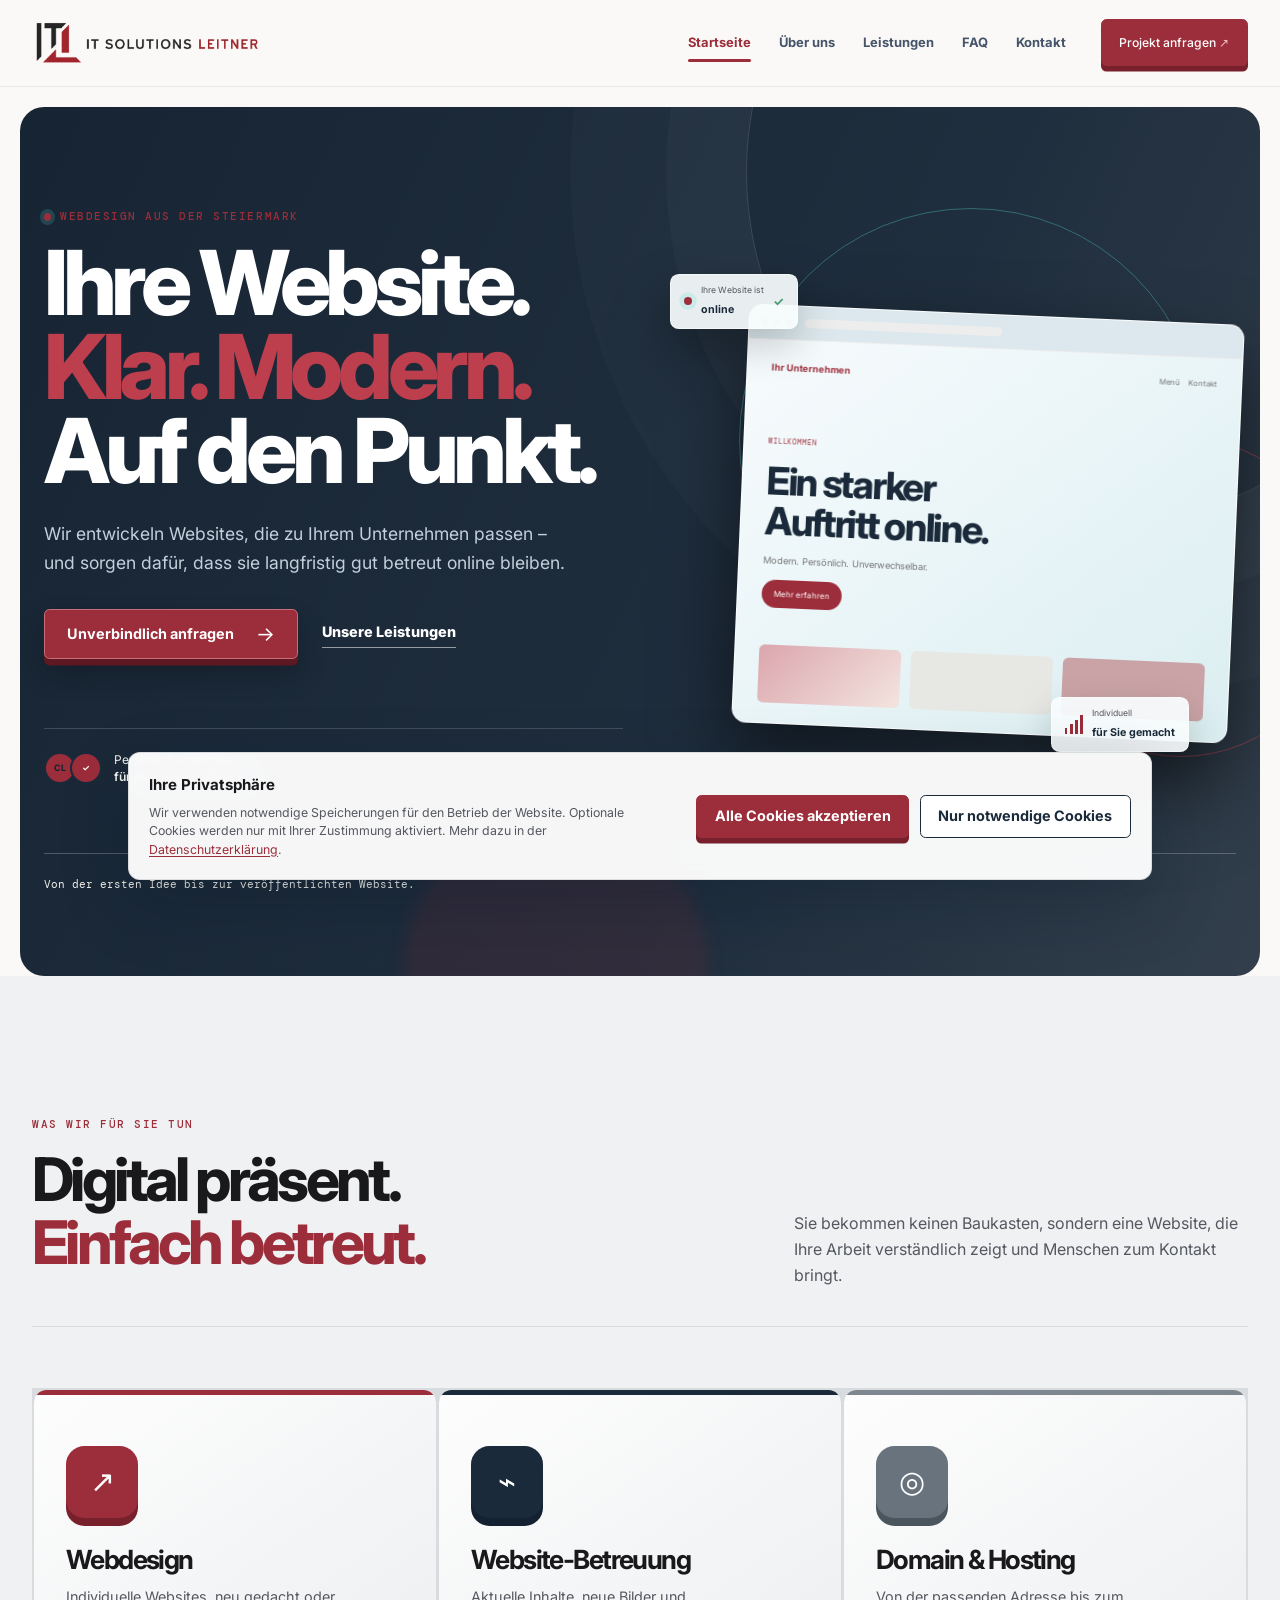
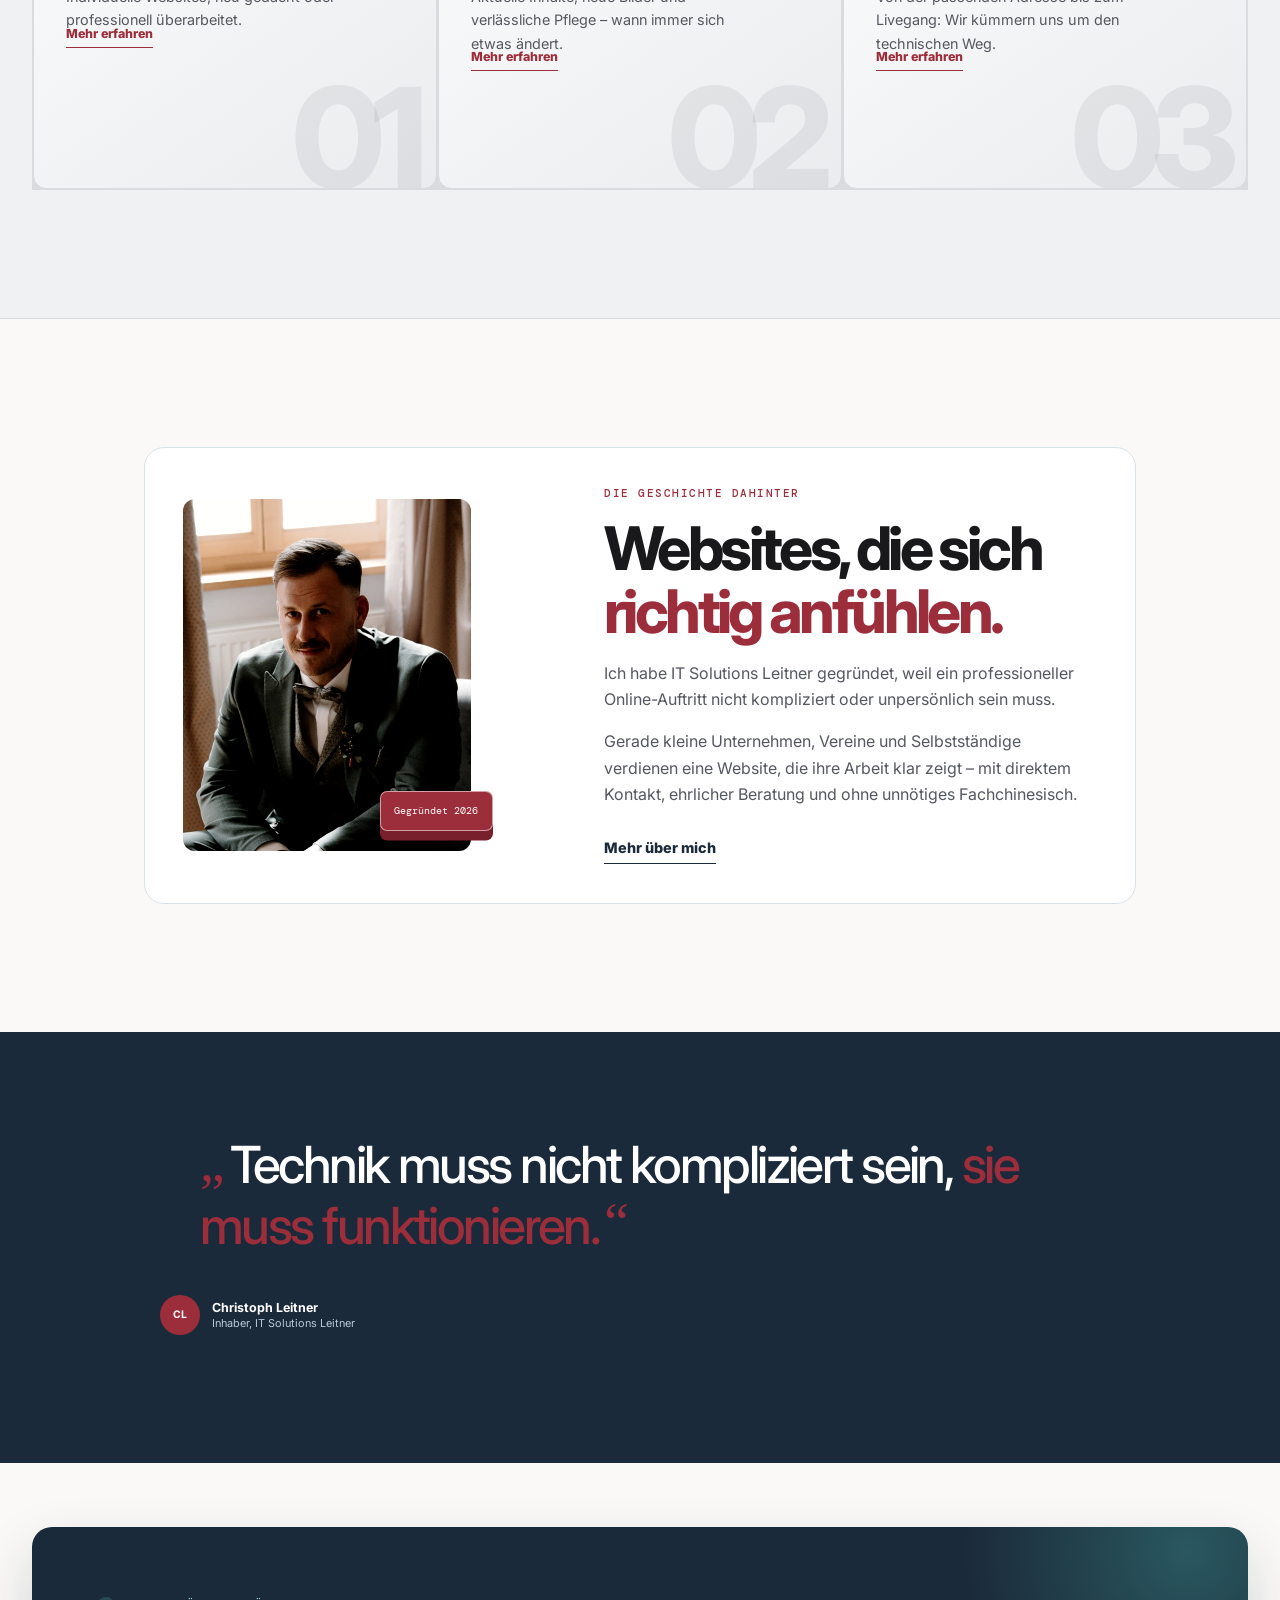
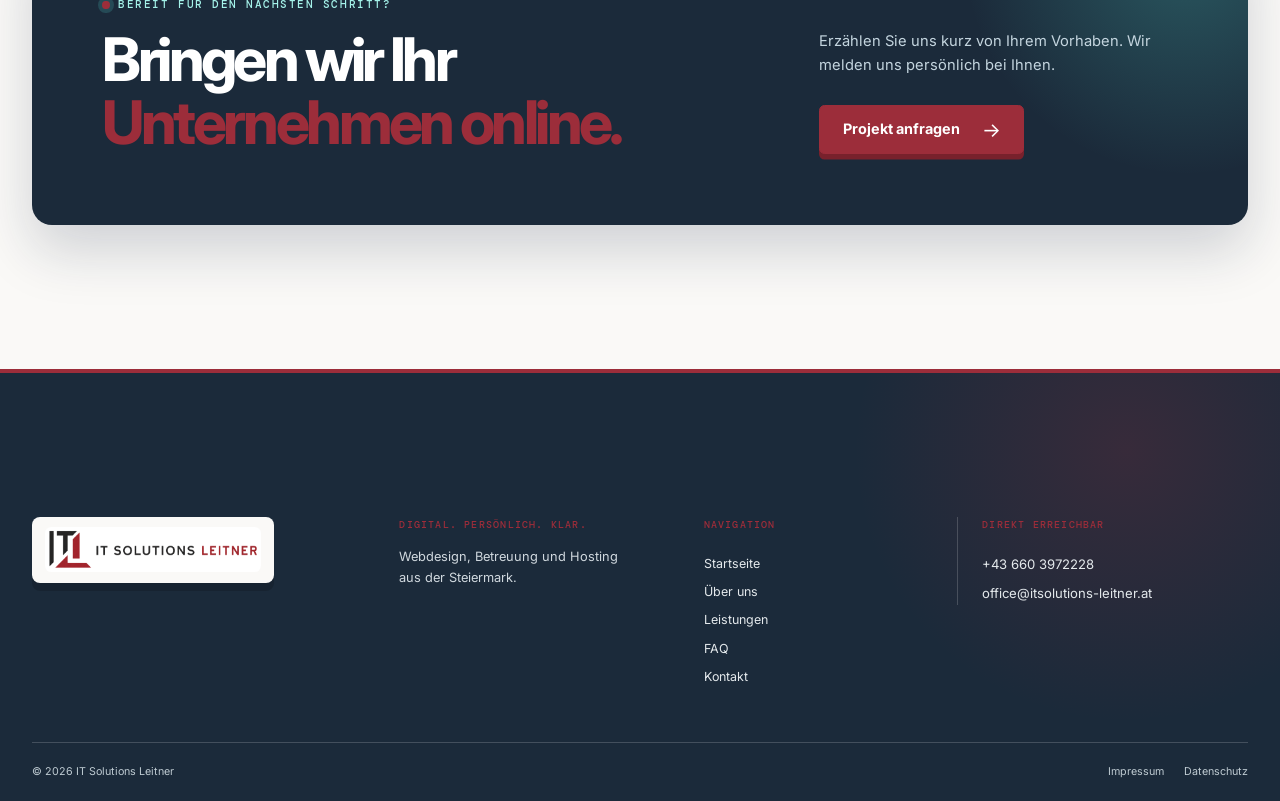
==== commit c4297d7d: "v2.0 Layout- und Designänderugen" ====
--- a/index.html
+++ b/index.html
@@ -14,7 +14,7 @@
       href="https://fonts.googleapis.com/css2?family=DM+Mono:wght@400;500&family=Inter:wght@400;500;600;700;800&display=swap"
       rel="stylesheet"
     />
-    <link rel="stylesheet" href="css/style.css?v=3" />
+    <link rel="stylesheet" href="css/style.css?v=8" />
   </head>
   <body>
     <a class="skip-link" href="#main-content">Zum Inhalt springen</a>
@@ -68,7 +68,7 @@
               <a class="button button-primary" href="kontakt.html"
                 >Unverbindlich anfragen <span>→</span></a
               ><a class="text-link" href="leistungen.html"
-                >Unsere Leistungen <span>↓</span></a
+                >Unsere Leistungen</a
               >
             </div>
             <div class="hero-trust">
@@ -117,7 +117,6 @@
         </div>
         <div class="container hero-foot">
           <p>Von der ersten Idee bis zur veröffentlichten Website.</p>
-          <a href="#leistungen" aria-label="Zu den Leistungen scrollen">↓</a>
         </div>
       </section>
 
@@ -202,7 +201,7 @@
               ehrlicher Beratung und ohne unnötiges Fachchinesisch.
             </p>
             <a class="text-link" href="ueber-uns.html"
-              >Mehr über mich <span>→</span></a
+              >Mehr über mich</a
             >
           </div>
         </div>
@@ -251,7 +250,7 @@
         <a class="brand brand-footer" href="index.html"
           ><img
             class="brand-logo brand-logo-footer"
-            src="images/it-solutions-leitner-weisser-hintergrund_svg.svg"
+            src="images/logo-header-transparent.png"
             alt="IT Solutions Leitner"
         /></a>
         <p>Webdesign, Betreuung und Hosting<br />aus der Steiermark.</p>
--- a/css/style.css
+++ b/css/style.css
@@ -2106,21 +2106,756 @@
   }
 }
 
+/* === 11. MARKENFEINSCHLIFF === */
+/* The palette is intentionally restrained: warm white carries the content,
+   wine red guides actions and navy anchors the technical moments. */
+body {
+  background:
+    radial-gradient(circle at 94% 5%, rgba(27, 42, 58, 0.06), transparent 22rem),
+    var(--paper);
+}
+
+.site-header {
+  background: rgba(250, 249, 247, 0.92);
+}
+
+.primary-nav > a.active,
+.primary-nav > a:not(.nav-cta):hover,
+.primary-nav > a:not(.nav-cta)::after {
+  color: var(--accent);
+}
+
+.primary-nav > a:not(.nav-cta)::after {
+  background: var(--accent);
+}
+
+.nav-cta,
+.button-primary {
+  border-color: var(--accent);
+  background: var(--accent);
+  box-shadow: 0 0.35rem 0 var(--accent-dark);
+}
+
+.nav-cta:hover,
+.button-primary:hover {
+  border-color: var(--accent-dark);
+  background: var(--accent-dark);
+  box-shadow: 0 0.4rem 0 #5e1821;
+}
+
+.button-light {
+  border-color: var(--accent);
+  background: var(--accent);
+  box-shadow: 0 0.35rem 0 var(--accent-dark);
+  color: var(--white);
+}
+
+.button-light:hover {
+  transform: none;
+  border-color: var(--accent-dark);
+  background: var(--accent-dark);
+  box-shadow: 0 0.35rem 0 #5e1821;
+  color: var(--white);
+}
+
+/* The editorial links deliberately stay text-only, without decorative arrows. */
+.text-link {
+  gap: 0;
+  padding-bottom: 0.2rem;
+  border-bottom: 1px solid currentColor;
+}
+
+.text-link::before,
+.text-link span {
+  display: none;
+}
+
+.text-link:hover {
+  color: var(--accent);
+}
+
+.hero {
+  background:
+    linear-gradient(115deg, rgba(19, 33, 48, 0.985) 0%, rgba(27, 42, 58, 0.98) 62%, rgba(42, 55, 68, 0.96) 100%);
+}
+
+.hero::before {
+  border-color: rgba(250, 249, 247, 0.14);
+  box-shadow: 0 0 0 5rem rgba(250, 249, 247, 0.025), 0 0 0 11rem rgba(250, 249, 247, 0.018);
+}
+
+.hero::after {
+  background: rgba(156, 45, 58, 0.15);
+}
+
+.hero h1 em {
+  color: #d78a93;
+}
+
+.hero .button-primary {
+  position: relative;
+  z-index: 3;
+  border-color: #c66f79;
+  background: var(--accent);
+  box-shadow: 0 0.4rem 0 #5e1821, 0 0.9rem 1.8rem rgba(0, 0, 0, 0.24);
+}
+
+.hero .button-primary:hover {
+  background: var(--accent-dark);
+}
+
+.hero .text-link {
+  border-bottom-color: rgba(250, 249, 247, 0.55);
+  color: var(--white);
+}
+
+.hero .text-link:hover {
+  color: #f3d6da;
+}
+
+.hero-foot,
+.hero-foot p,
+.hero-trust {
+  color: #f2f0ed;
+}
+
+.hero-foot {
+  border-top-color: rgba(250, 249, 247, 0.24);
+}
+
+.hero-foot a {
+  color: #f0c8cd;
+}
+
+.avatars i,
+.status-dot {
+  background: var(--accent);
+}
+
+.service-card {
+  position: relative;
+  overflow: hidden;
+  min-height: 25rem;
+  padding: 2rem;
+  border-color: #d9dcdf;
+  background:
+    linear-gradient(145deg, rgba(255, 255, 255, 0.95), rgba(240, 241, 243, 0.75));
+}
+
+.service-card::before {
+  position: absolute;
+  top: 0;
+  right: 0;
+  left: 0;
+  height: 0.32rem;
+  background: var(--accent);
+  content: "";
+}
+
+.service-card:nth-child(2)::before {
+  background: var(--night);
+}
+
+.service-card:nth-child(3)::before {
+  background: #7e8790;
+}
+
+.service-card:hover {
+  transform: translateY(-0.35rem);
+  border-color: var(--accent);
+  box-shadow: 0 1.3rem 2.8rem rgba(27, 42, 58, 0.13);
+}
+
+.service-card .card-number {
+  position: absolute;
+  right: 1.4rem;
+  bottom: -1.2rem;
+  z-index: 0;
+  color: rgba(27, 42, 58, 0.07);
+  font-family: "Inter", Arial, sans-serif;
+  font-size: 8.7rem;
+  font-weight: 800;
+  letter-spacing: -0.1em;
+  line-height: 1;
+}
+
+.service-card .service-icon,
+.service-card h3,
+.service-card p,
+.service-card > a {
+  position: relative;
+  z-index: 1;
+}
+
+.service-icon {
+  width: 4.5rem;
+  height: 4.5rem;
+  margin: 1.5rem 0 1.75rem;
+  border: 0;
+  border-radius: 1.15rem;
+  background: var(--accent);
+  box-shadow: 0 0.5rem 0 var(--accent-dark);
+  color: var(--white);
+  font-size: 1.9rem;
+}
+
+.service-card:nth-child(2) .service-icon {
+  background: var(--night);
+  box-shadow: 0 0.5rem 0 var(--night-deep);
+}
+
+.service-card:nth-child(3) .service-icon {
+  background: #68737e;
+  box-shadow: 0 0.5rem 0 #4b555e;
+}
+
+.service-card h3 {
+  font-size: 1.65rem;
+}
+
+.service-card > a {
+  align-self: flex-start;
+  padding-bottom: 0.15rem;
+  border-bottom: 1px solid currentColor;
+  color: var(--accent);
+  font-weight: 800;
+}
+
+.service-card > a span {
+  display: none;
+}
+
+.founder-intro-photo {
+  overflow: visible;
+}
+
+.founder-intro-photo img {
+  border-radius: 0.75rem;
+}
+
+.founder-intro-photo span {
+  right: -1.35rem;
+  bottom: 1.25rem;
+  z-index: 2;
+  padding: 0.7rem 0.85rem;
+  white-space: nowrap;
+}
+
+.value-card {
+  position: relative;
+  overflow: hidden;
+  min-height: 15rem;
+  border-top: 0;
+  border-radius: 0.85rem;
+  background: var(--white);
+}
+
+.value-card::before {
+  position: absolute;
+  top: 0;
+  right: 0;
+  left: 0;
+  height: 0.26rem;
+  background: var(--accent);
+  content: "";
+}
+
+.value-card:nth-child(2)::before,
+.value-card:nth-child(4)::before {
+  background: var(--night);
+}
+
+.value-card > span {
+  position: absolute;
+  top: 0.9rem;
+  right: 1.2rem;
+  padding: 0;
+  border-radius: 0;
+  background: transparent;
+  color: rgba(27, 42, 58, 0.11);
+  font-family: "Inter", Arial, sans-serif;
+  font-size: 4.6rem;
+  font-weight: 800;
+  letter-spacing: -0.09em;
+  line-height: 1;
+}
+
+.value-card h3,
+.value-card p {
+  position: relative;
+  z-index: 1;
+}
+
+/* Service packages are grouped as clearly separate stages. */
+.service-block {
+  width: min(calc(100% - 2.5rem), 82rem);
+  margin: 1.5rem auto;
+  padding: clamp(3rem, 5vw, 5rem) 0;
+  border: 1px solid #d9dcdf;
+  border-radius: 1.25rem;
+  background: var(--white);
+}
+
+.service-block.service-block-tint {
+  border-color: #e0e1e3;
+  background: var(--soft);
+}
+
+.service-block.service-block-simple {
+  border-color: var(--night);
+  background: var(--night);
+  color: #e8edef;
+}
+
+.service-block-simple h2,
+.service-block-simple h3,
+.service-block-simple .service-block-number {
+  color: var(--white);
+}
+
+.service-block-simple .eyebrow,
+.service-block-simple em,
+.service-block-simple .text-link {
+  color: #e5aab1;
+}
+
+.service-block-heading {
+  display: grid;
+  grid-template-columns: minmax(5rem, 0.18fr) 1fr;
+  align-items: start;
+  gap: clamp(1.25rem, 4vw, 4rem);
+  margin-bottom: 3rem;
+  padding-bottom: 2rem;
+  border-bottom: 1px solid var(--line);
+}
+
+.service-block-number {
+  display: block;
+  padding: 0;
+  color: var(--accent);
+  font-family: "Inter", Arial, sans-serif;
+  font-size: clamp(3.8rem, 7vw, 6.5rem);
+  font-weight: 800;
+  letter-spacing: -0.1em;
+  line-height: 0.8;
+}
+
+.service-block-heading .eyebrow {
+  display: inline-flex;
+  width: fit-content;
+  margin-bottom: 1rem;
+  padding: 0.48rem 0.72rem;
+  border-radius: 99rem;
+  background: var(--accent-pale);
+  color: var(--accent);
+  font-size: 0.7rem;
+}
+
+.service-block-simple .service-block-heading {
+  border-bottom-color: rgba(250, 249, 247, 0.2);
+}
+
+.service-block-simple .service-block-heading .eyebrow {
+  background: rgba(250, 249, 247, 0.1);
+  color: #f0c8cd;
+}
+
+.pricing-grid {
+  align-items: stretch;
+  gap: 1.25rem;
+}
+
+.pricing-card {
+  display: flex;
+  min-height: 100%;
+  flex-direction: column;
+  border-radius: 0.8rem;
+  background: var(--white);
+}
+
+.pricing-card.featured {
+  border: 0;
+  background: var(--night);
+  box-shadow: 0 1.2rem 2.8rem rgba(27, 42, 58, 0.24);
+}
+
+.featured-badge {
+  align-self: flex-start;
+  border: 1px solid rgba(255, 255, 255, 0.2);
+  background: var(--accent);
+  color: var(--white);
+}
+
+.check-list {
+  display: grid;
+  gap: 0.8rem;
+}
+
+.check-list li {
+  display: grid;
+  grid-template-columns: 1.25rem 1fr;
+  align-items: start;
+  gap: 0.65rem;
+}
+
+.check-list li::before,
+.pricing-card.featured .check-list li::before {
+  width: 1.15rem;
+  height: 1.15rem;
+  margin: 0.27rem 0 0;
+  border: 1px solid var(--accent);
+  border-radius: 50%;
+  background: transparent;
+  color: var(--accent);
+  content: "✓";
+  font-size: 0.67rem;
+  font-weight: 800;
+  line-height: 1.03rem;
+  text-align: center;
+}
+
+.pricing-card.featured .check-list li::before {
+  border-color: #e7aeb5;
+  color: #e7aeb5;
+}
+
+.pricing-card .button {
+  width: 100%;
+  margin-top: auto;
+}
+
+.pricing-card .check-list {
+  margin-bottom: 2rem;
+}
+
+.pricing-card.featured .button-primary {
+  border-color: var(--accent);
+  background: var(--accent);
+}
+
+.process-steps {
+  position: relative;
+  gap: 1rem;
+}
+
+.process-steps li {
+  min-height: 17rem;
+  padding: 1.75rem;
+  border: 1px solid #d9dcdf;
+  border-top: 0.28rem solid var(--accent);
+  border-radius: 0.8rem;
+  background: var(--white);
+}
+
+.process-steps li:nth-child(even) {
+  border-top-color: var(--night);
+  background: var(--soft);
+}
+
+.process-steps li:not(:last-child)::after {
+  display: none;
+}
+
+.process-steps li > span {
+  display: block;
+  padding: 0;
+  background: transparent;
+  color: var(--accent);
+  font-family: "Inter", Arial, sans-serif;
+  font-size: 3.4rem;
+  font-weight: 800;
+  letter-spacing: -0.1em;
+  line-height: 0.9;
+}
+
+.process-steps li:nth-child(even) > span {
+  color: var(--night);
+}
+
+.process-steps li > div {
+  margin-top: 2.2rem;
+}
+
+/* A calmer question area: one dark helper card and clear stacked answers. */
+.faq-section {
+  background: var(--soft);
+}
+
+.faq-layout {
+  align-items: start;
+}
+
+.faq-sidebar {
+  position: sticky;
+  top: 7rem;
+  padding: 2.1rem;
+  border: 0;
+  border-radius: 0.9rem;
+  background: var(--night);
+  color: #dce4e8;
+}
+
+.faq-sidebar h2 {
+  color: var(--white);
+}
+
+.faq-sidebar .eyebrow,
+.faq-sidebar em,
+.faq-sidebar .text-link {
+  color: #e4a4ac;
+}
+
+.faq-sidebar .text-link {
+  border-bottom-color: rgba(228, 164, 172, 0.6);
+}
+
+.accordion {
+  display: grid;
+  gap: 0.85rem;
+}
+
+.accordion details {
+  overflow: hidden;
+  border: 1px solid #d9dcdf;
+  border-radius: 0.7rem;
+  background: var(--white);
+}
+
+.accordion details[open] {
+  border-color: #d8a2a8;
+  box-shadow: 0 0.9rem 1.8rem rgba(27, 42, 58, 0.08);
+}
+
+.accordion summary {
+  min-height: 5.2rem;
+  padding: 1.35rem 4.5rem 1.35rem 1.4rem;
+  color: var(--ink);
+  font-size: 1.02rem;
+  font-weight: 750;
+}
+
+.accordion summary span,
+.accordion summary span::before {
+  width: auto;
+  height: auto;
+  border: 0;
+  border-radius: 0;
+  background: transparent;
+  color: var(--accent);
+  font-family: Arial, sans-serif;
+  font-size: 1.8rem;
+  font-weight: 300;
+}
+
+.accordion summary span::before {
+  content: "+";
+}
+
+.accordion details[open] summary span::before {
+  background: transparent;
+  content: "–";
+}
+
+.faq-answer {
+  margin: 0 1.4rem;
+  padding: 0.1rem 0 1.35rem 1.1rem;
+  border-left: 2px solid var(--accent);
+}
+
+.accordion details p {
+  color: var(--muted);
+}
+
+/* Footer: a compact, useful closing block rather than a plain dark strip. */
+.site-footer {
+  margin-top: 5rem;
+  border-top: 0.3rem solid var(--accent);
+  background:
+    radial-gradient(circle at 88% 18%, rgba(156, 45, 58, 0.22), transparent 17rem),
+    var(--night);
+}
+
+.footer-top {
+  grid-template-columns: minmax(12rem, 1.25fr) 1fr 0.8fr 1.15fr;
+  gap: clamp(1.5rem, 4vw, 4.5rem);
+  padding-top: 4.5rem;
+  padding-bottom: 3.4rem;
+}
+
+.brand-footer {
+  align-self: start;
+  width: fit-content;
+  padding: 0.65rem 0.8rem;
+  border-radius: 0.5rem;
+  background: var(--paper);
+  box-shadow: 0 0.5rem 0 rgba(0, 0, 0, 0.16);
+}
+
+.brand-logo-footer {
+  width: 13.5rem;
+  filter: none;
+  opacity: 1;
+}
+
+.footer-top > p {
+  max-width: 15rem;
+  margin: 0;
+  color: #d0d8de;
+}
+
+.footer-top > p::before,
+.footer-links::before,
+.footer-contact::before {
+  display: block;
+  margin-bottom: 0.8rem;
+  color: #e3a1a9;
+  font-family: "DM Mono", monospace;
+  font-size: 0.63rem;
+  font-weight: 500;
+  letter-spacing: 0.12em;
+  text-transform: uppercase;
+}
+
+.footer-top > p::before {
+  content: "Digital. Persönlich. Klar.";
+}
+
+.footer-links,
+.footer-contact {
+  display: grid;
+  justify-content: start;
+  gap: 0.48rem;
+}
+
+.footer-links::before {
+  content: "Navigation";
+}
+
+.footer-contact {
+  padding-left: 1.5rem;
+  border-left: 1px solid rgba(250, 249, 247, 0.18);
+  text-align: left;
+}
+
+.footer-contact::before {
+  content: "Direkt erreichbar";
+}
+
+.footer-links a,
+.footer-contact a {
+  width: fit-content;
+  color: #e4e9ec;
+}
+
+.footer-links a:hover,
+.footer-contact a:hover,
+.footer-bottom a:hover {
+  color: #eab8be;
+}
+
+.footer-bottom {
+  border-top-color: rgba(250, 249, 247, 0.18);
+  color: #bfcbd2;
+}
+
+@media (max-width: 58rem) {
+  .service-block {
+    width: min(calc(100% - 1.5rem), 82rem);
+  }
+
+  .footer-top {
+    grid-template-columns: 1fr 1fr;
+  }
+}
+
+@media (max-width: 44rem) {
+  .hero .button-row {
+    align-items: stretch;
+  }
+
+  .hero .button-primary,
+  .hero .text-link {
+    width: 100%;
+    justify-content: center;
+  }
+
+  .hero .text-link {
+    padding: 0.8rem;
+    border: 1px solid rgba(250, 249, 247, 0.42);
+    border-radius: 0.35rem;
+  }
+
+  .founder-intro-photo span {
+    right: 0.45rem;
+    bottom: 0.75rem;
+  }
+
+  .service-card {
+    min-height: 22rem;
+  }
+
+  .service-block {
+    margin: 0.75rem auto;
+    padding: 2.5rem 0;
+    border-radius: 0.8rem;
+  }
+
+  .service-block-heading {
+    grid-template-columns: 1fr;
+    gap: 1.1rem;
+    margin-bottom: 2rem;
+  }
+
+  .service-block-number {
+    font-size: 4.6rem;
+  }
+
+  .pricing-card .check-list {
+    margin-bottom: 1.6rem;
+  }
+
+  .process-steps li {
+    min-height: 0;
+  }
+
+  .faq-sidebar {
+    position: static;
+    padding: 1.6rem;
+  }
+
+  .accordion summary {
+    min-height: 0;
+    padding: 1.15rem 3.8rem 1.15rem 1.15rem;
+  }
+
+  .footer-top {
+    grid-template-columns: 1fr;
+    gap: 2rem;
+  }
+
+  .footer-contact {
+    padding-top: 1.5rem;
+    padding-left: 0;
+    border-top: 1px solid rgba(250, 249, 247, 0.18);
+    border-left: 0;
+  }
+}
+
 /* === 10. VISUAL REFRESH — IT SOLUTIONS LEITNER === */
 /* A confident, technical visual language: midnight blue, signal red and soft ice. */
 :root {
-  --ink: #101d2e;
-  --muted: #5d6d80;
-  --line: #d5e0e8;
-  --paper: #f4f8fa;
-  --soft: #eaf1f5;
-  --accent: #d94251;
-  --accent-dark: #af2d3c;
-  --accent-pale: #fae7e9;
+  --ink: #19191c;
+  --muted: #555860;
+  --line: #d9dcdf;
+  --paper: #faf9f7;
+  --soft: #f0f1f3;
+  --accent: #9c2d3a;
+  --accent-dark: #78212c;
+  --accent-pale: #f2e1e3;
   --white: #ffffff;
-  --night: #10243f;
-  --night-deep: #081627;
-  --aqua: #55dfd0;
+  --night: #1b2a3a;
+  --night-deep: #132130;
+  --aqua: #bd6670;
   --radius: 0.85rem;
   --container: 76rem;
   --shadow: 0 1.4rem 3.5rem rgba(16, 36, 63, 0.12);
@@ -2920,3 +3655,327 @@
     padding-left: 0;
   }
 }
+
+/* === 12. FINALER MARKENCASCADE === */
+:root {
+  --ink: #19191c;
+  --muted: #555860;
+  --line: #d9dcdf;
+  --paper: #faf9f7;
+  --soft: #f0f1f3;
+  --accent: #9c2d3a;
+  --accent-dark: #78212c;
+  --accent-pale: #f2e1e3;
+  --night: #1b2a3a;
+  --night-deep: #132130;
+  --aqua: #bd6670;
+}
+
+body { background: var(--paper); }
+.site-header { background: rgba(250, 249, 247, 0.92); }
+.primary-nav > a.active, .primary-nav > a:not(.nav-cta):hover { color: var(--accent); }
+.primary-nav > a:not(.nav-cta)::after { background: var(--accent); }
+.nav-cta, .button-primary { border-color: var(--accent); background: var(--accent); box-shadow: 0 0.35rem 0 var(--accent-dark); }
+.nav-cta:hover, .button-primary:hover { border-color: var(--accent-dark); background: var(--accent-dark); box-shadow: 0 0.4rem 0 #5e1821; }
+
+.button-light { border-color: var(--accent); background: var(--accent); box-shadow: 0 0.35rem 0 var(--accent-dark); color: var(--white); }
+.button-light:hover { transform: none; border-color: var(--accent-dark); background: var(--accent-dark); box-shadow: 0 0.35rem 0 #5e1821; color: var(--white); }
+.text-link { gap: 0; padding-bottom: 0.2rem; border-bottom: 1px solid currentColor; }
+.text-link::before, .text-link span { display: none; }
+.text-link:hover { color: var(--accent); }
+
+.hero { background: linear-gradient(115deg, rgba(19, 33, 48, 0.985) 0%, rgba(27, 42, 58, 0.98) 62%, rgba(42, 55, 68, 0.96) 100%); }
+.hero::before { border-color: rgba(250, 249, 247, 0.14); box-shadow: 0 0 0 5rem rgba(250, 249, 247, 0.025), 0 0 0 11rem rgba(250, 249, 247, 0.018); }
+.hero::after { background: rgba(156, 45, 58, 0.15); }
+.hero h1 em { color: #d78a93; }
+.hero .button-primary { position: relative; z-index: 3; border-color: #c66f79; background: var(--accent); box-shadow: 0 0.4rem 0 #5e1821, 0 0.9rem 1.8rem rgba(0, 0, 0, 0.24); }
+.hero .button-primary:hover { background: var(--accent-dark); }
+.hero .text-link { border-bottom-color: rgba(250, 249, 247, 0.55); color: var(--white); }
+.hero .text-link:hover { color: #f3d6da; }
+.hero-foot, .hero-foot p, .hero-trust { color: #f2f0ed; }
+.hero-trust strong { color: #faf9f7; }
+.hero-foot { border-top-color: rgba(250, 249, 247, 0.24); }
+.hero-foot a { color: #f0c8cd; }
+
+.service-card { position: relative; overflow: hidden; min-height: 25rem; padding: 2rem; border-color: #d9dcdf; background: linear-gradient(145deg, rgba(255, 255, 255, 0.95), rgba(240, 241, 243, 0.75)); }
+.service-card::before { position: absolute; top: 0; right: 0; left: 0; height: 0.32rem; background: var(--accent); content: ""; }
+.service-card:nth-child(2)::before { background: var(--night); }
+.service-card:nth-child(3)::before { background: #7e8790; }
+.service-card:hover { transform: translateY(-0.35rem); border-color: var(--accent); box-shadow: 0 1.3rem 2.8rem rgba(27, 42, 58, 0.13); }
+.service-card .card-number { position: absolute; right: 1.4rem; bottom: -1.2rem; z-index: 0; color: rgba(27, 42, 58, 0.07); font-family: "Inter", Arial, sans-serif; font-size: 8.7rem; font-weight: 800; letter-spacing: -0.1em; line-height: 1; }
+.service-card .service-icon, .service-card h3, .service-card p, .service-card > a { position: relative; z-index: 1; }
+.service-icon { width: 4.5rem; height: 4.5rem; margin: 1.5rem 0 1.75rem; border: 0; border-radius: 1.15rem; background: var(--accent); box-shadow: 0 0.5rem 0 var(--accent-dark); color: var(--white); font-size: 1.9rem; }
+.service-card:nth-child(2) .service-icon { background: var(--night); box-shadow: 0 0.5rem 0 var(--night-deep); }
+.service-card:nth-child(3) .service-icon { background: #68737e; box-shadow: 0 0.5rem 0 #4b555e; }
+.service-card h3 { font-size: 1.65rem; }
+.service-card > a { align-self: flex-start; padding-bottom: 0.15rem; border-bottom: 1px solid currentColor; color: var(--accent); font-weight: 800; }
+.service-card > a span { display: none; }
+
+.founder-intro-photo { overflow: visible; }
+.founder-intro-photo img { border-radius: 0.75rem; }
+.founder-intro-photo span { right: -1.35rem; bottom: 1.25rem; z-index: 2; padding: 0.7rem 0.85rem; white-space: nowrap; }
+
+.value-card { position: relative; overflow: hidden; min-height: 15rem; border-top: 0; border-radius: 0.85rem; background: var(--white); }
+.value-card::before { position: absolute; top: 0; right: 0; left: 0; height: 0.26rem; background: var(--accent); content: ""; }
+.value-card:nth-child(2)::before, .value-card:nth-child(4)::before { background: var(--night); }
+.value-card > span { position: absolute; top: 0.9rem; right: 1.2rem; padding: 0; border-radius: 0; background: transparent; color: rgba(27, 42, 58, 0.11); font-family: "Inter", Arial, sans-serif; font-size: 4.6rem; font-weight: 800; letter-spacing: -0.09em; line-height: 1; }
+.value-card h3, .value-card p { position: relative; z-index: 1; }
+
+.service-block { width: min(calc(100% - 2.5rem), 82rem); margin: 1.5rem auto; padding: clamp(3rem, 5vw, 5rem) 0; border: 1px solid #d9dcdf; border-radius: 1.25rem; background: var(--white); }
+.service-block.service-block-tint { border-color: #e0e1e3; background: var(--soft); }
+.service-block.service-block-simple { border-color: var(--night); background: var(--night); color: #e8edef; }
+.service-block-simple h2, .service-block-simple h3, .service-block-simple .service-block-number { color: var(--white); }
+.service-block-simple .eyebrow, .service-block-simple em, .service-block-simple .text-link { color: #e5aab1; }
+.service-block-heading { display: grid; grid-template-columns: minmax(5rem, 0.18fr) 1fr; align-items: start; gap: clamp(1.25rem, 4vw, 4rem); margin-bottom: 3rem; padding-bottom: 2rem; border-bottom: 1px solid var(--line); }
+.service-block-number { display: block; padding: 0; color: var(--accent); font-family: "Inter", Arial, sans-serif; font-size: clamp(3.8rem, 7vw, 6.5rem); font-weight: 800; letter-spacing: -0.1em; line-height: 0.8; }
+.service-block-heading .eyebrow { display: inline-flex; width: fit-content; margin-bottom: 1rem; padding: 0.48rem 0.72rem; border-radius: 99rem; background: var(--accent-pale); color: var(--accent); font-size: 0.7rem; }
+.service-block-simple .service-block-heading { border-bottom-color: rgba(250, 249, 247, 0.2); }
+.service-block-simple .service-block-heading .eyebrow { background: rgba(250, 249, 247, 0.1); color: #f0c8cd; }
+
+.pricing-grid { align-items: stretch; gap: 1.25rem; }
+.pricing-card { display: flex; min-height: 100%; flex-direction: column; border-radius: 0.8rem; background: var(--white); }
+.pricing-card.featured { border: 0; background: var(--night); box-shadow: 0 1.2rem 2.8rem rgba(27, 42, 58, 0.24); }
+.featured-badge { align-self: flex-start; border: 1px solid rgba(255, 255, 255, 0.2); background: var(--accent); color: var(--white); }
+.check-list { display: grid; gap: 0.8rem; }
+.check-list li { display: grid; grid-template-columns: 1.25rem 1fr; align-items: start; gap: 0.65rem; }
+.check-list li::before, .pricing-card.featured .check-list li::before { width: 1.15rem; height: 1.15rem; margin: 0.27rem 0 0; border: 1px solid var(--accent); border-radius: 50%; background: transparent; color: var(--accent); content: "✓"; font-size: 0.67rem; font-weight: 800; line-height: 1.03rem; text-align: center; }
+.pricing-card.featured .check-list li::before { border-color: #e7aeb5; color: #e7aeb5; }
+.pricing-card .button { width: 100%; margin-top: auto; }
+.pricing-card .check-list { margin-bottom: 2rem; }
+.pricing-card.featured .button-primary { border-color: var(--accent); background: var(--accent); }
+
+.process-steps { position: relative; gap: 1rem; }
+.process-steps li { min-height: 17rem; padding: 1.75rem; border: 1px solid #d9dcdf; border-top: 0.28rem solid var(--accent); border-radius: 0.8rem; background: var(--white); }
+.process-steps li:nth-child(even) { border-top-color: var(--night); background: var(--soft); }
+.process-steps li:not(:last-child)::after { display: none; }
+.process-steps li > span { display: block; padding: 0; background: transparent; color: var(--accent); font-family: "Inter", Arial, sans-serif; font-size: 3.4rem; font-weight: 800; letter-spacing: -0.1em; line-height: 0.9; }
+.process-steps li:nth-child(even) > span { color: var(--night); }
+.process-steps li > div { margin-top: 2.2rem; }
+
+.faq-section { background: var(--soft); }
+.faq-layout { align-items: start; }
+.faq-sidebar { position: sticky; top: 7rem; padding: 2.1rem; border: 0; border-radius: 0.9rem; background: var(--night); color: #dce4e8; }
+.faq-sidebar h2 { color: var(--white); }
+.faq-sidebar .eyebrow, .faq-sidebar em, .faq-sidebar .text-link { color: #e4a4ac; }
+.faq-sidebar .text-link { border-bottom-color: rgba(228, 164, 172, 0.6); }
+.accordion { display: grid; gap: 0.85rem; }
+.accordion details { overflow: hidden; border: 1px solid #d9dcdf; border-radius: 0.7rem; background: var(--white); }
+.accordion details[open] { border-color: #d8a2a8; box-shadow: 0 0.9rem 1.8rem rgba(27, 42, 58, 0.08); }
+.accordion summary { min-height: 5.2rem; padding: 1.35rem 4.5rem 1.35rem 1.4rem; color: var(--ink); font-size: 1.02rem; font-weight: 750; }
+.accordion summary span, .accordion summary span::before { width: auto; height: auto; border: 0; border-radius: 0; background: transparent; color: var(--accent); font-family: Arial, sans-serif; font-size: 1.8rem; font-weight: 300; }
+.accordion summary span { font-size: 0; }
+.accordion summary span::before { font-size: 1.8rem; }
+.accordion summary span::before { content: "+"; }
+.accordion details[open] summary span::before { background: transparent; content: "–"; }
+.faq-answer { margin: 0 1.4rem; padding: 0.1rem 0 1.35rem 1.1rem; border-left: 2px solid var(--accent); }
+.accordion details p { color: var(--muted); }
+
+.site-footer { margin-top: 5rem; border-top: 0.3rem solid var(--accent); background: radial-gradient(circle at 88% 18%, rgba(156, 45, 58, 0.22), transparent 17rem), var(--night); }
+.footer-top { grid-template-columns: minmax(12rem, 1.25fr) 1fr 0.8fr 1.15fr; gap: clamp(1.5rem, 4vw, 4.5rem); padding-top: 4.5rem; padding-bottom: 3.4rem; }
+.brand-footer { align-self: start; width: fit-content; padding: 0.65rem 0.8rem; border-radius: 0.5rem; background: var(--paper); box-shadow: 0 0.5rem 0 rgba(0, 0, 0, 0.16); }
+.brand-logo-footer { width: 13.5rem; filter: none; opacity: 1; }
+.footer-top > p { max-width: 15rem; margin: 0; color: #d0d8de; }
+.footer-top > p::before, .footer-links::before, .footer-contact::before { display: block; margin-bottom: 0.8rem; color: #e3a1a9; font-family: "DM Mono", monospace; font-size: 0.63rem; font-weight: 500; letter-spacing: 0.12em; text-transform: uppercase; }
+.footer-top > p::before { content: "Digital. Persönlich. Klar."; }
+.footer-links, .footer-contact { display: grid; justify-content: start; gap: 0.48rem; }
+.footer-links::before { content: "Navigation"; }
+.footer-contact { padding-left: 1.5rem; border-left: 1px solid rgba(250, 249, 247, 0.18); text-align: left; }
+.footer-contact::before { content: "Direkt erreichbar"; }
+.footer-links a, .footer-contact a { width: fit-content; color: #e4e9ec; }
+.footer-links a:hover, .footer-contact a:hover, .footer-bottom a:hover { color: #eab8be; }
+.footer-bottom { border-top-color: rgba(250, 249, 247, 0.18); color: #bfcbd2; }
+
+@media (max-width: 58rem) { .service-block { width: min(calc(100% - 1.5rem), 82rem); } .footer-top { grid-template-columns: 1fr 1fr; } }
+@media (max-width: 44rem) {
+  .hero .button-row { align-items: stretch; }
+  .hero .button-primary, .hero .text-link { width: 100%; justify-content: center; }
+  .hero .text-link { padding: 0.8rem; border: 1px solid rgba(250, 249, 247, 0.42); border-radius: 0.35rem; }
+  .founder-intro-photo span { right: 0.45rem; bottom: 0.75rem; }
+  .service-card { min-height: 22rem; }
+  .service-block { margin: 0.75rem auto; padding: 2.5rem 0; border-radius: 0.8rem; }
+  .service-block-heading { grid-template-columns: 1fr; gap: 1.1rem; margin-bottom: 2rem; }
+  .service-block-number { font-size: 4.6rem; }
+  .pricing-card .check-list { margin-bottom: 1.6rem; }
+  .process-steps li { min-height: 0; }
+  .faq-sidebar { position: static; padding: 1.6rem; }
+  .accordion summary { min-height: 0; padding: 1.15rem 3.8rem 1.15rem 1.15rem; }
+  .footer-top { grid-template-columns: 1fr; gap: 2rem; }
+  .footer-contact { padding-top: 1.5rem; padding-left: 0; border-top: 1px solid rgba(250, 249, 247, 0.18); border-left: 0; }
+}
+
+/* === 13. LESBARKEIT & FARBRUHE === */
+/* No turquoise: all former cool highlights now use the defined wine-red brand tone. */
+:root { --aqua: var(--accent); }
+
+.hero h1 em { color: #bd3e4c; }
+.hero .text-link:hover { color: var(--white); }
+.hero-foot a,
+.service-block-simple .eyebrow,
+.service-block-simple em,
+.service-block-simple .text-link,
+.service-block-simple .service-block-heading .eyebrow,
+.faq-sidebar .eyebrow,
+.faq-sidebar em,
+.faq-sidebar .text-link,
+.footer-top > p::before,
+.footer-links::before,
+.footer-contact::before,
+.footer-links a:hover,
+.footer-contact a:hover,
+.footer-bottom a:hover { color: var(--accent); }
+
+/* Package details are compact rows: icon, then immediately readable text. */
+.pricing-card .check-list {
+  gap: 0;
+  margin-top: 1.5rem;
+}
+
+.pricing-card .check-list li {
+  grid-template-columns: 1.1rem minmax(0, 1fr);
+  gap: 0.6rem;
+  padding: 0.5rem 0;
+  border-bottom: 1px solid #e4e5e7;
+  position: static;
+  font-size: 0.83rem;
+  line-height: 1.42;
+}
+
+.pricing-card .check-list li:last-child { border-bottom: 0; }
+
+.pricing-card .check-list li::before,
+.pricing-card.featured .check-list li::before {
+  position: static;
+  width: 1rem;
+  height: 1rem;
+  margin: 0.1rem 0 0;
+  border-color: var(--accent);
+  color: var(--accent);
+  line-height: 0.88rem;
+}
+
+.pricing-card.featured .check-list li { border-bottom-color: rgba(250, 249, 247, 0.2); }
+.pricing-card.featured .check-list li::before { border-color: #e2a1a8; color: #e2a1a8; }
+
+/* The hosting block keeps the dark treatment, but every line remains readable. */
+.service-block-simple .service-block-heading > div > p:not(.eyebrow),
+.service-block-simple .check-list li,
+.service-block-simple .check-list li::before {
+  color: #f5f2ef;
+}
+
+.service-block-simple .check-list li { border-color: rgba(250, 249, 247, 0.18); }
+.service-block-simple .check-list li::before { border-color: var(--accent); }
+
+.service-block-simple .service-check-list {
+  max-width: 44rem;
+  gap: 0.65rem 1.75rem;
+}
+
+.service-block-simple .service-check-list li {
+  grid-template-columns: 1.05rem minmax(0, 1fr);
+  gap: 0.55rem;
+  padding: 0.45rem 0;
+  position: static;
+  font-size: 0.88rem;
+  line-height: 1.45;
+}
+
+.service-block-simple .service-check-list li::before {
+  position: static;
+  margin-top: 0.16rem;
+}
+
+.service-block-simple .text-link {
+  display: inline-flex;
+  align-items: center;
+  gap: 0.65rem;
+  margin-top: 0.55rem;
+  padding: 0.72rem 0.95rem;
+  border: 1px solid rgba(250, 249, 247, 0.36);
+  border-radius: 0.35rem;
+  color: var(--white);
+  text-decoration: none;
+  animation: onlinegang-glow 2.6s ease-in-out infinite;
+}
+
+.service-block-simple .text-link::after {
+  color: var(--accent);
+  content: "→";
+  font-size: 1.1rem;
+  transition: transform 0.2s ease;
+}
+
+.service-block-simple .text-link:hover {
+  border-color: var(--accent);
+  color: var(--white);
+  animation-play-state: paused;
+}
+
+.service-block-simple .text-link:hover::after { transform: translateX(0.2rem); }
+
+@keyframes onlinegang-glow {
+  0%, 100% { box-shadow: 0 0 0 rgba(156, 45, 58, 0); }
+  50% { box-shadow: 0 0 0 0.3rem rgba(156, 45, 58, 0.22); }
+}
+
+/* Direct contact is now two deliberately calm information cards without symbols. */
+.contact-options {
+  gap: 0.8rem;
+  margin: 2rem 0;
+}
+
+.contact-options a {
+  position: relative;
+  display: block;
+  overflow: hidden;
+  padding: 1.15rem 1.25rem 1.1rem;
+  border: 1px solid #d9dcdf;
+  border-radius: 0.55rem;
+  background: var(--white);
+  box-shadow: none;
+  transition: border-color 0.2s ease, box-shadow 0.2s ease, transform 0.2s ease;
+}
+
+.contact-options a::before {
+  position: absolute;
+  top: 0;
+  right: 0;
+  width: 0.28rem;
+  height: 100%;
+  background: var(--accent);
+  content: "";
+}
+
+.contact-options a:hover {
+  transform: translateX(0.2rem);
+  border-color: var(--accent);
+  background: var(--white);
+  box-shadow: 0 0.75rem 1.5rem rgba(27, 42, 58, 0.09);
+}
+
+.contact-icon { display: none; }
+
+.contact-options small {
+  margin-bottom: 0.35rem;
+  color: var(--accent);
+  font-family: "DM Mono", monospace;
+  font-size: 0.68rem;
+  font-weight: 500;
+  letter-spacing: 0.1em;
+  text-transform: uppercase;
+}
+
+.contact-options strong {
+  color: var(--ink);
+  font-size: clamp(0.95rem, 1.6vw, 1.08rem);
+  font-weight: 750;
+  letter-spacing: -0.02em;
+  overflow-wrap: anywhere;
+}
+
+.location-note { background: var(--soft); }
+
+@media (max-width: 44rem) {
+  .pricing-card .check-list li { font-size: 0.86rem; }
+  .contact-options a { padding: 1rem 1.05rem; }
+}
